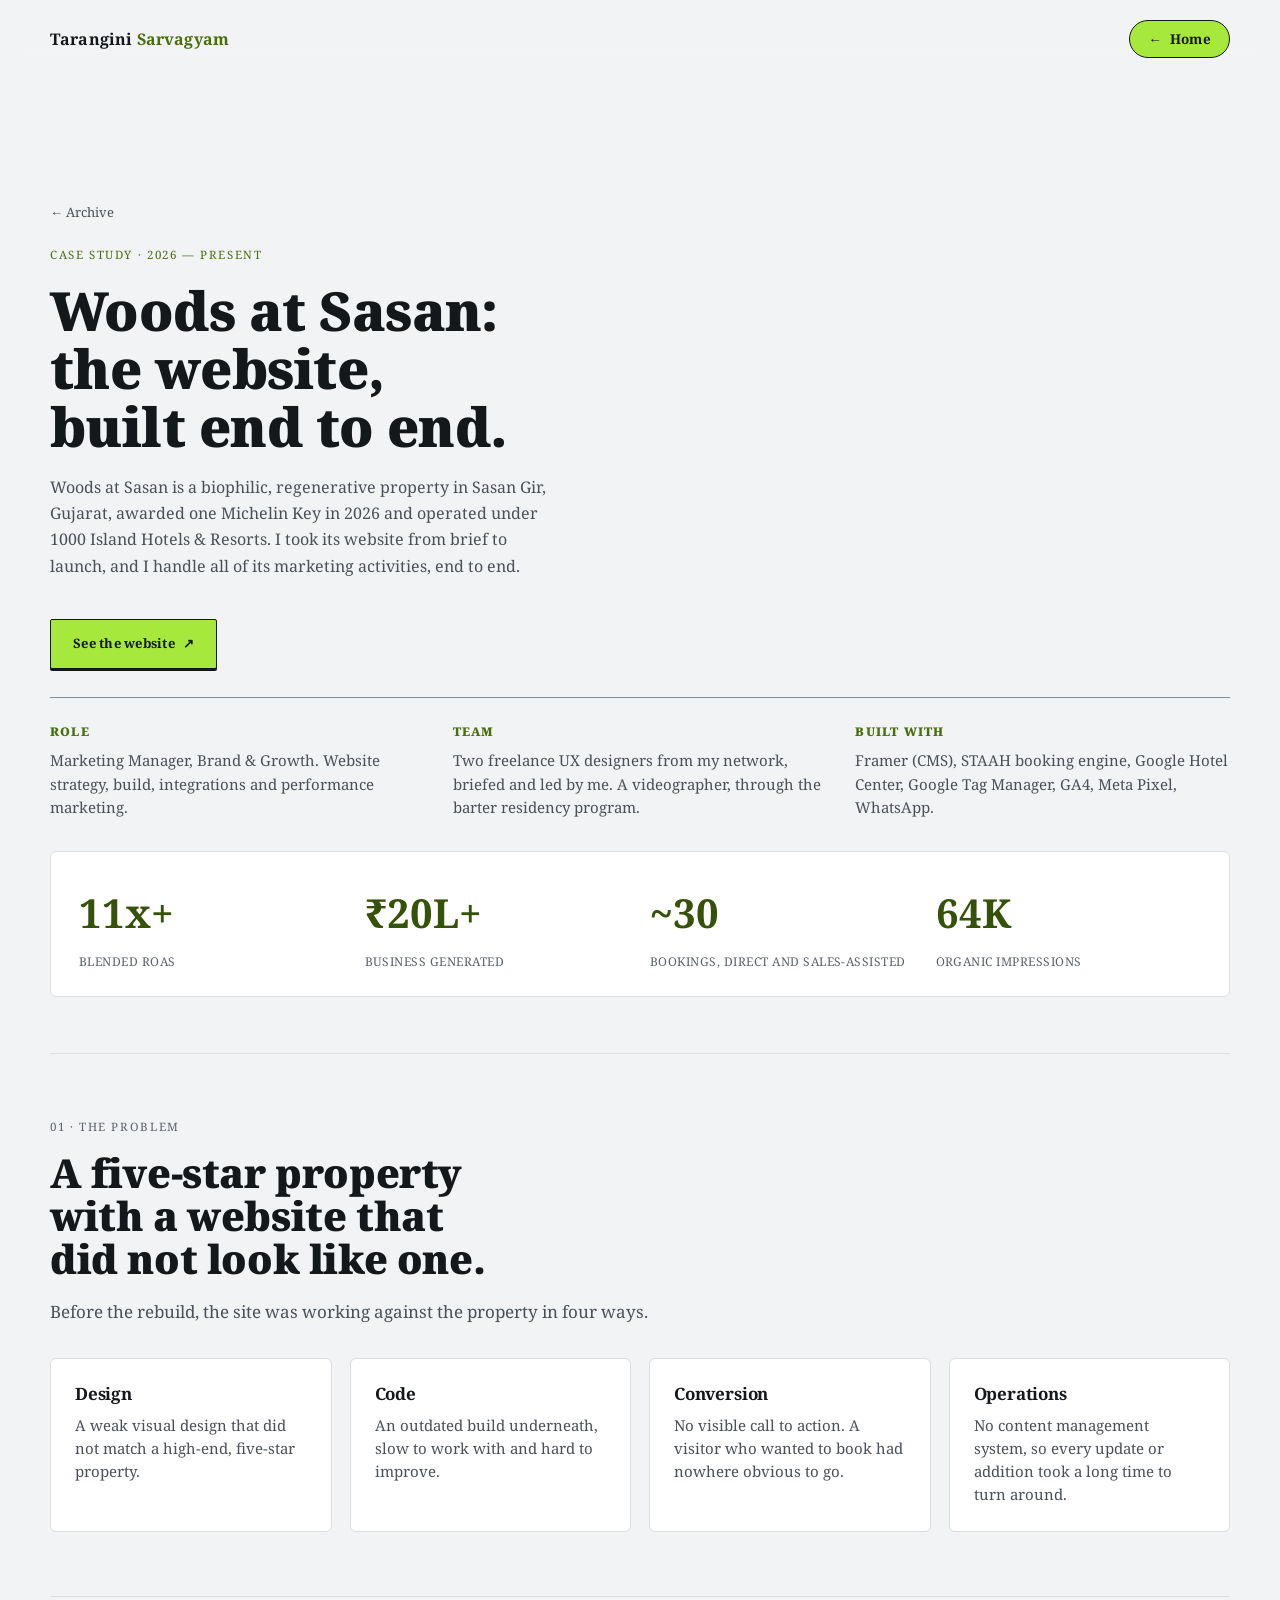
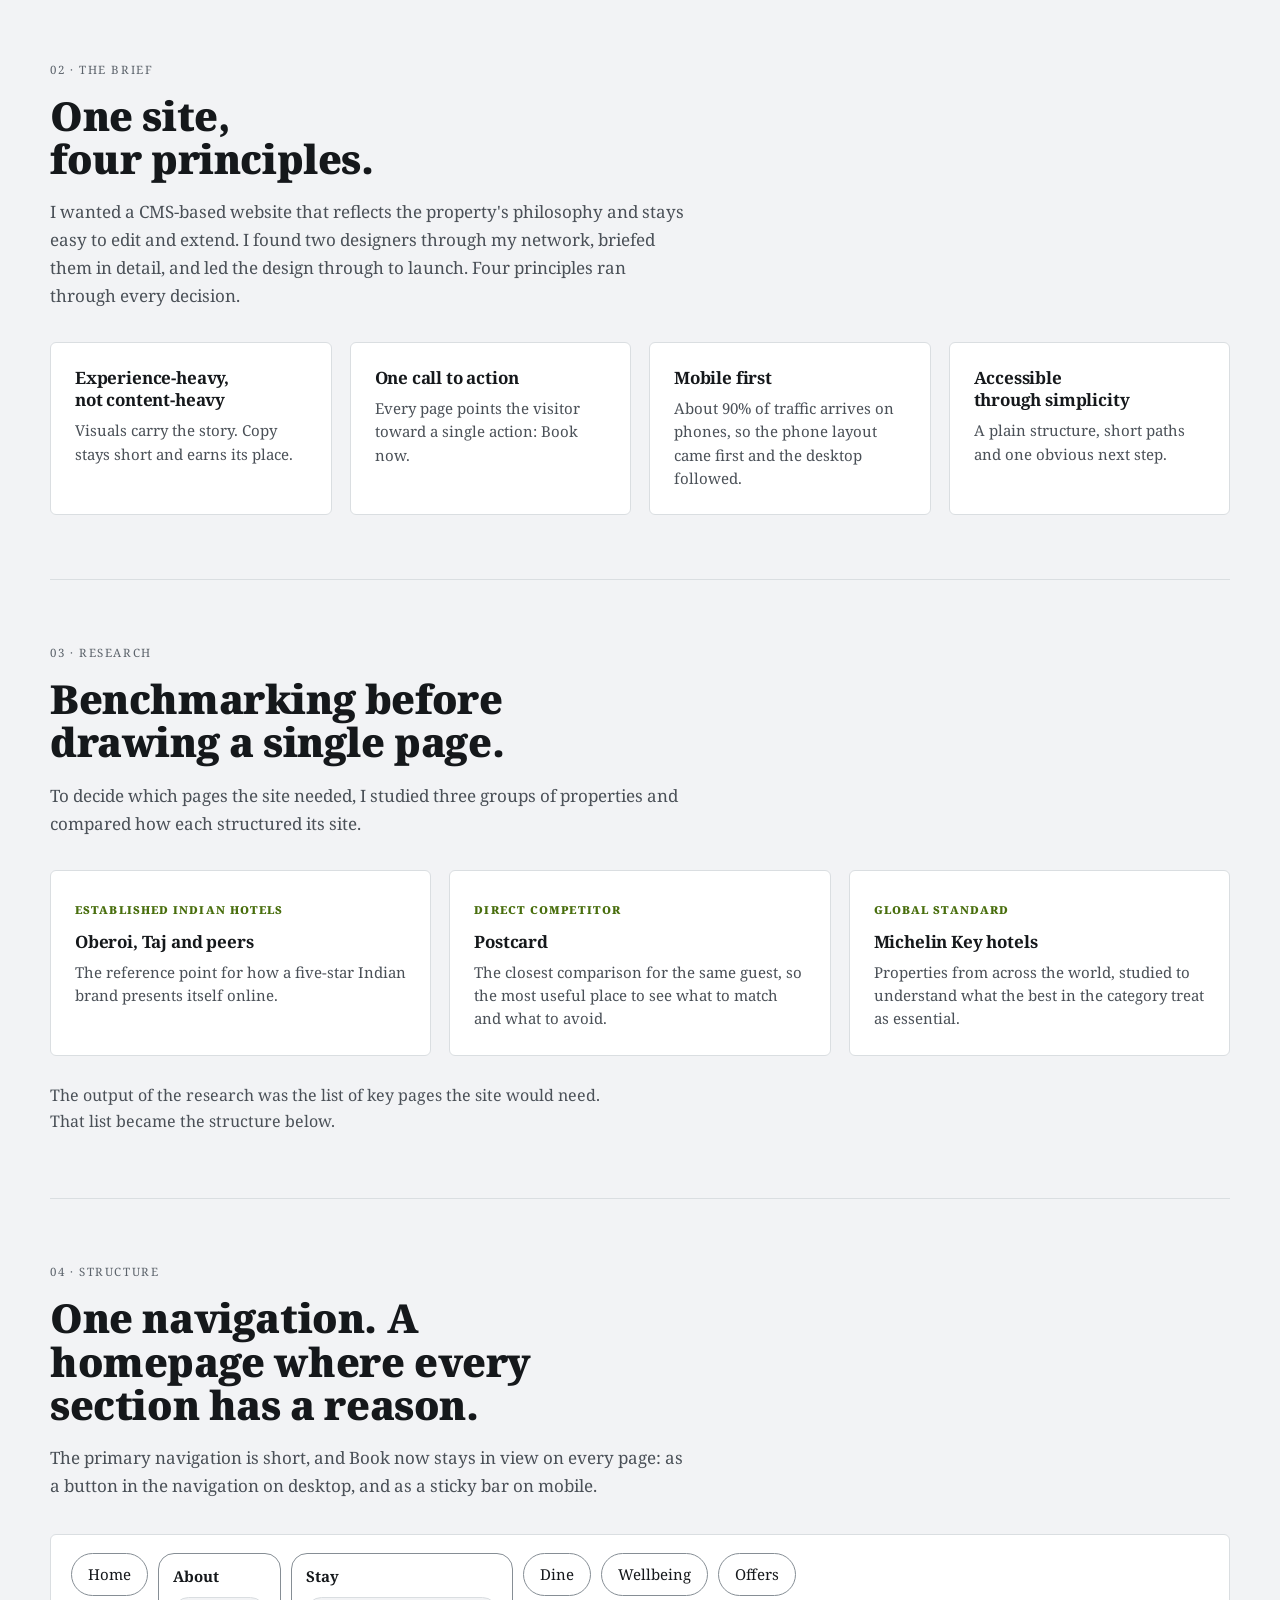
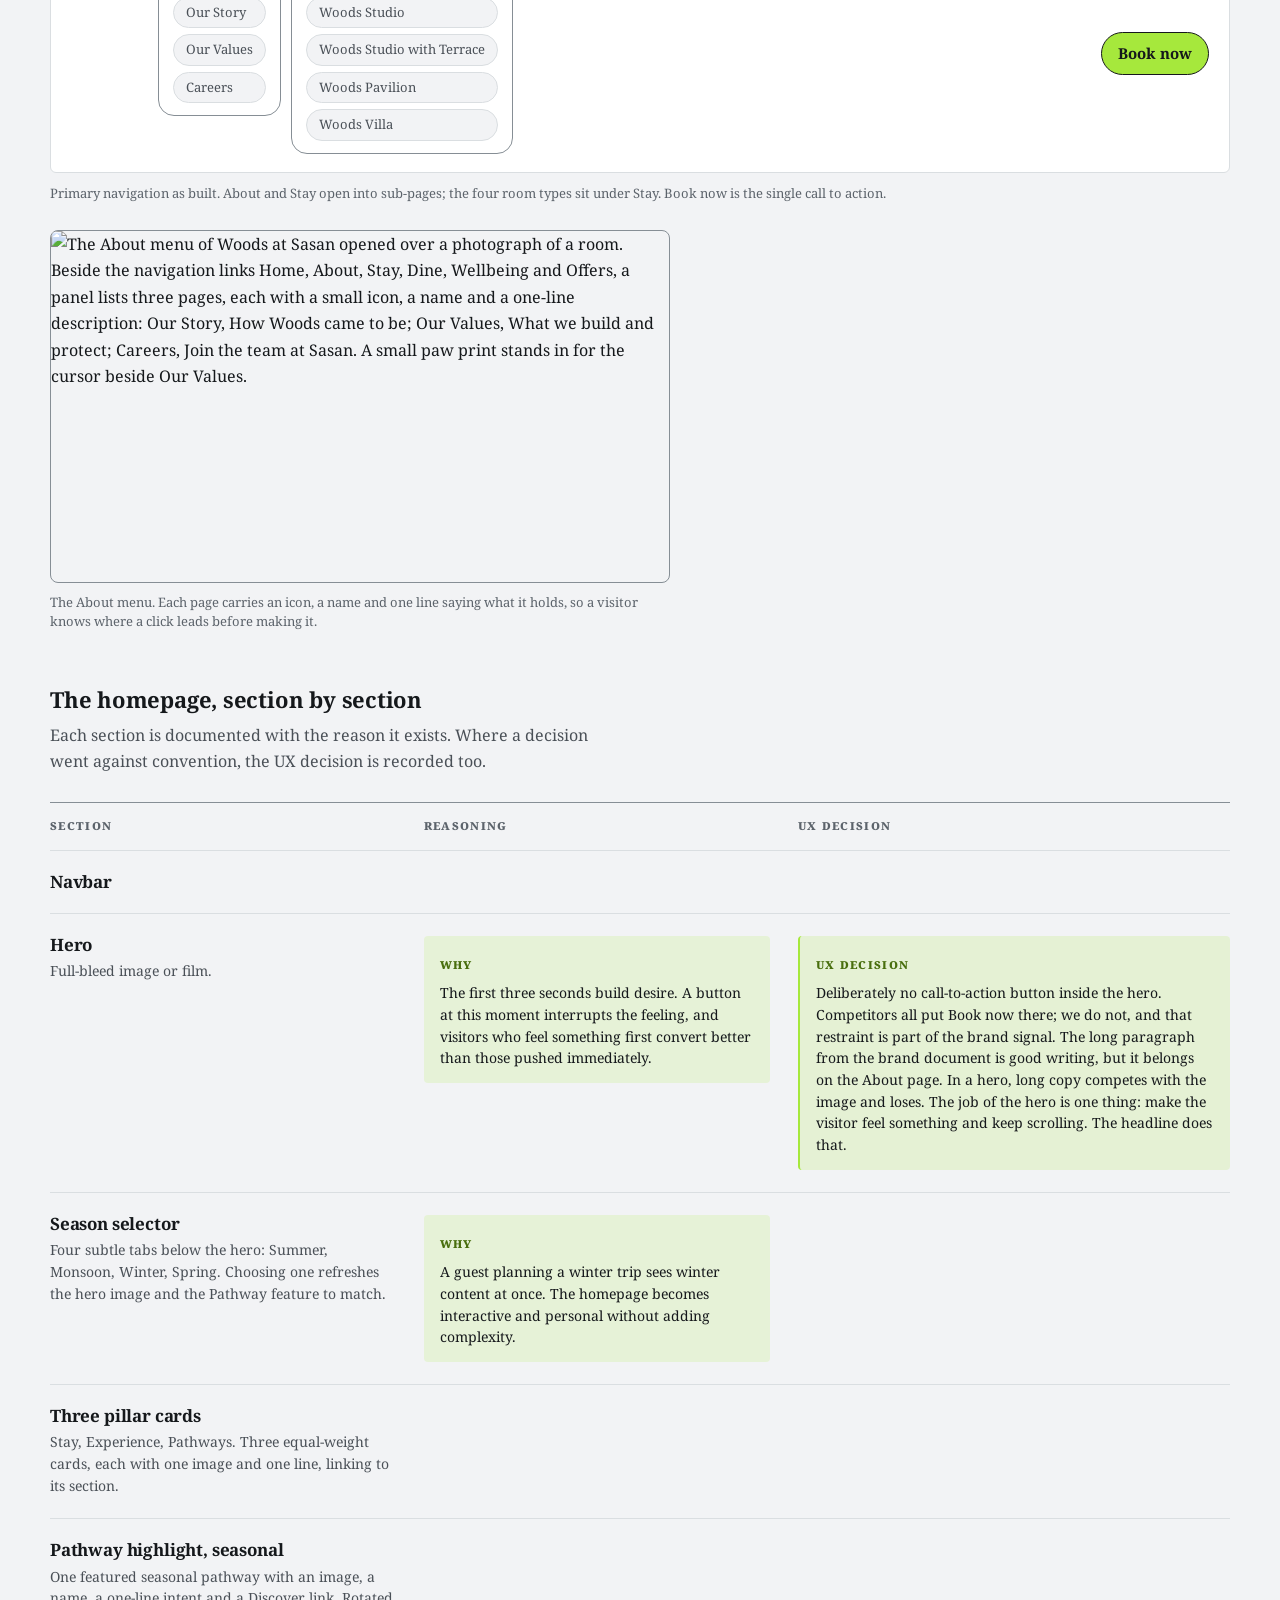
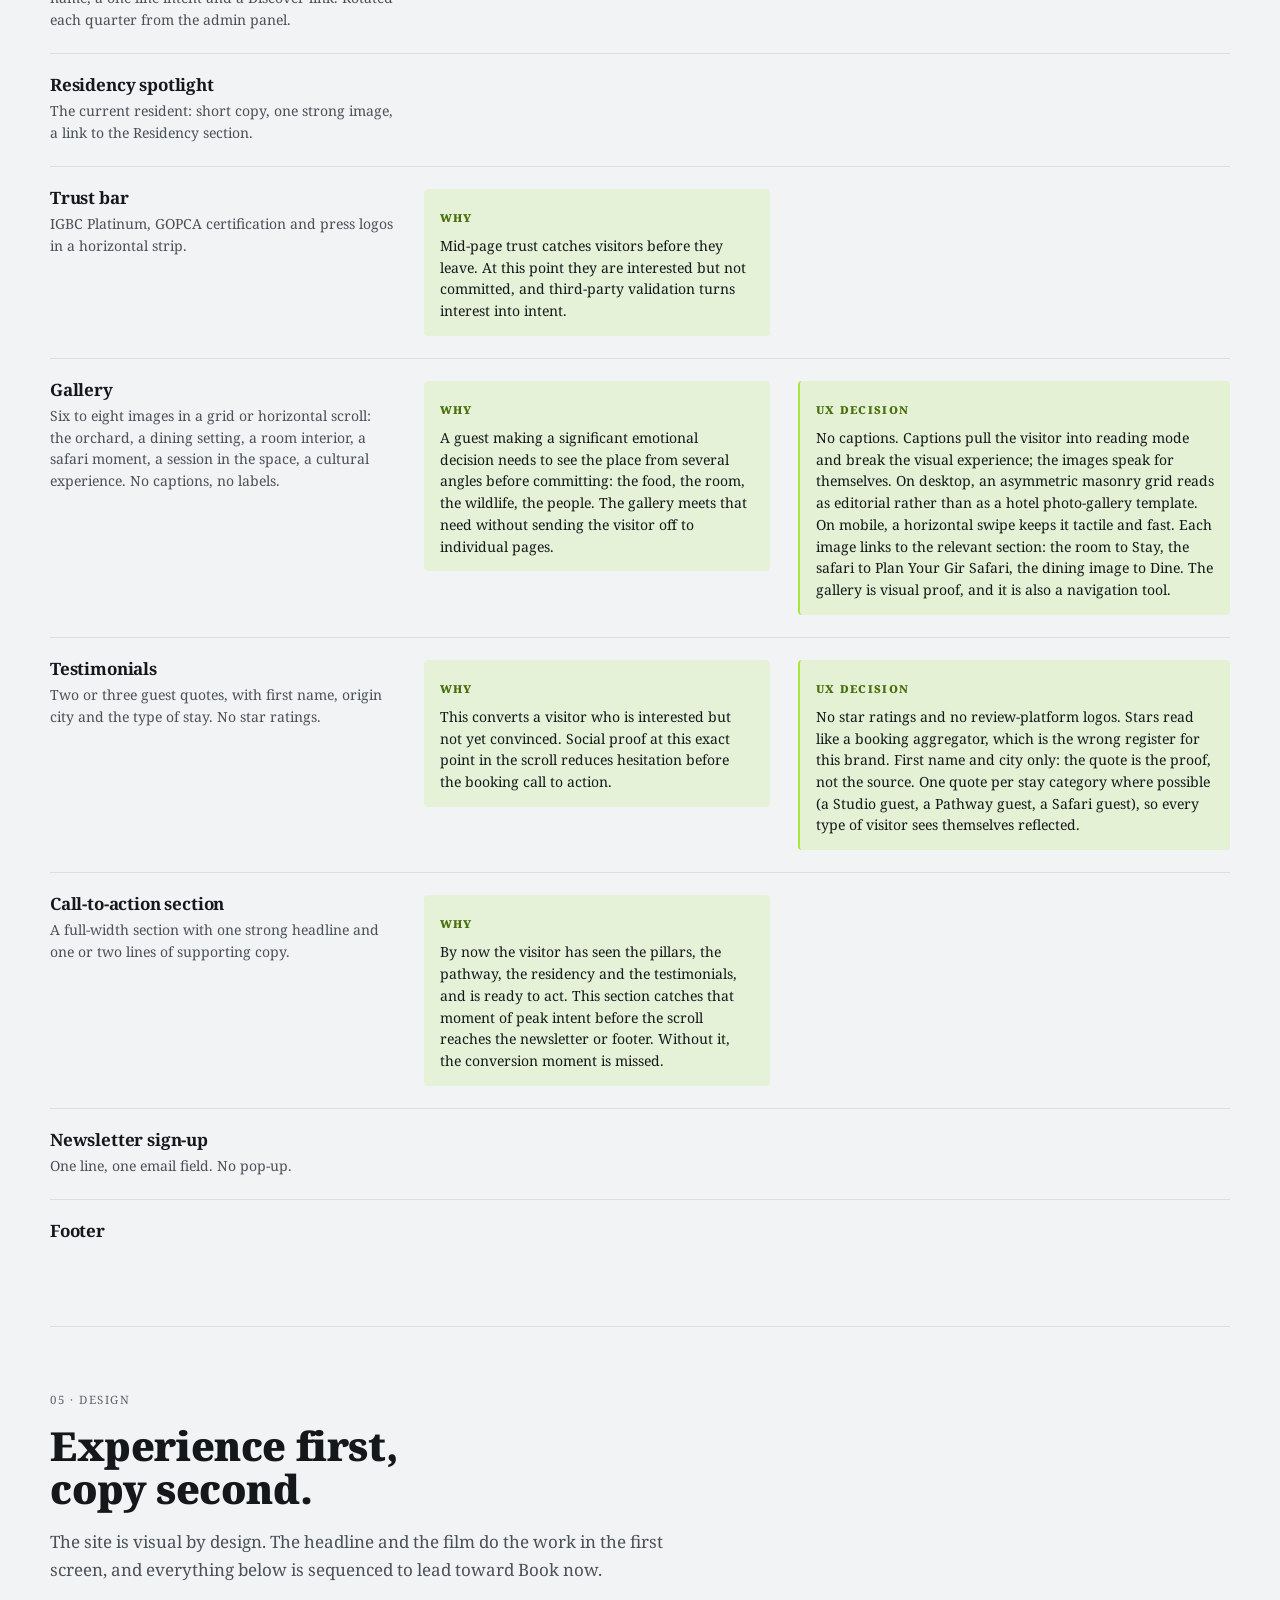
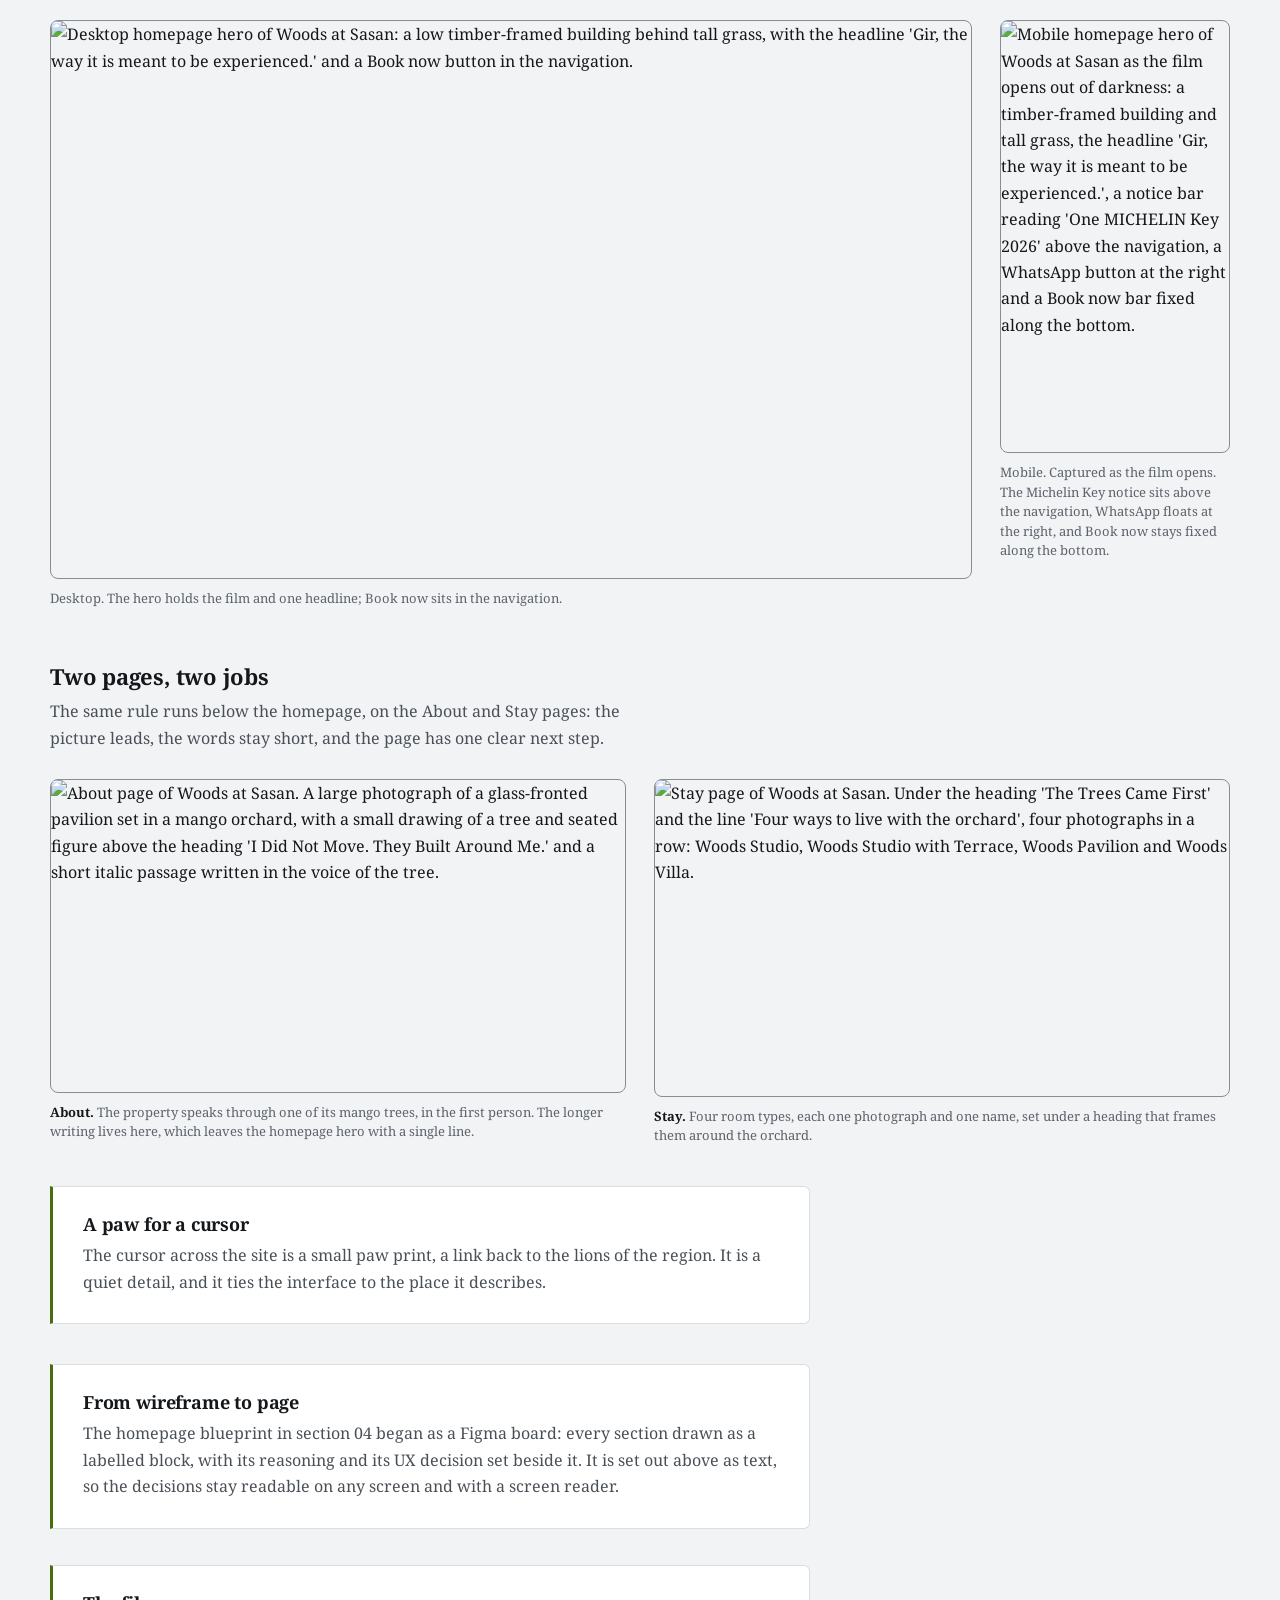
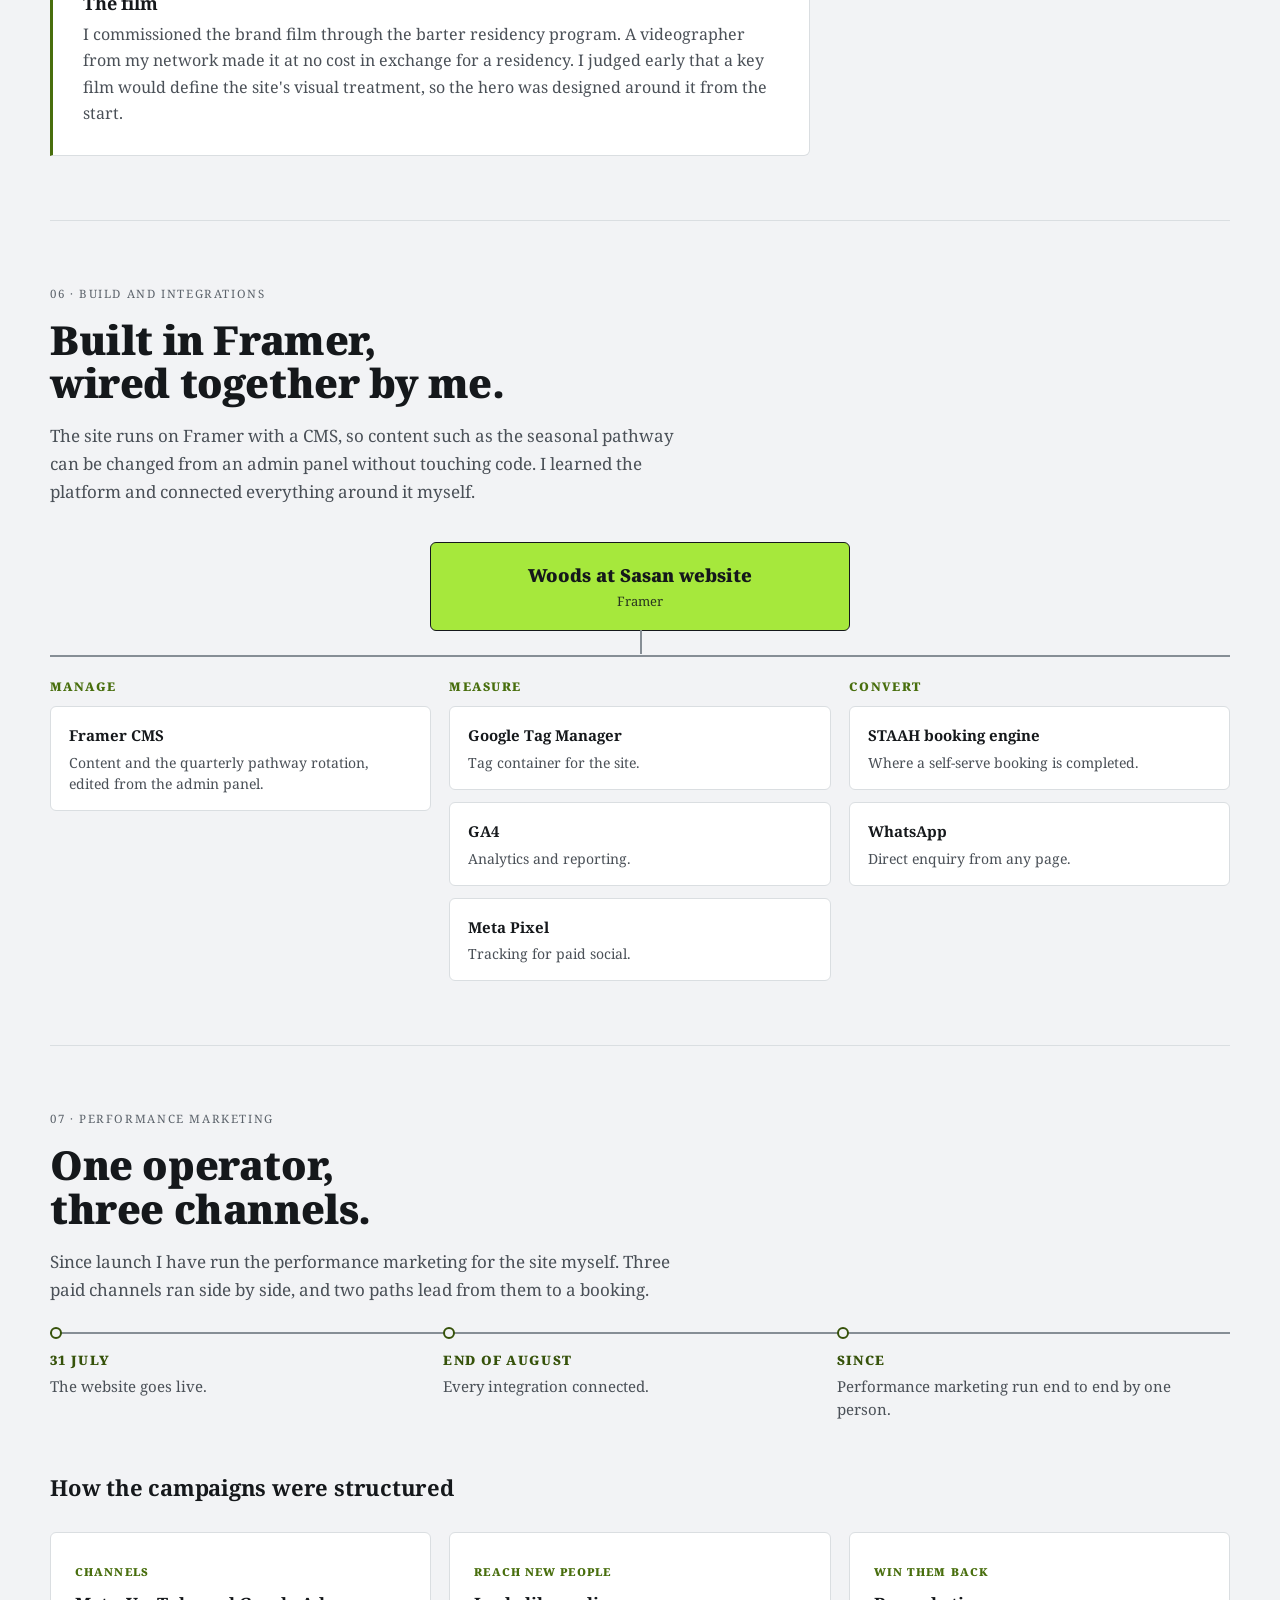
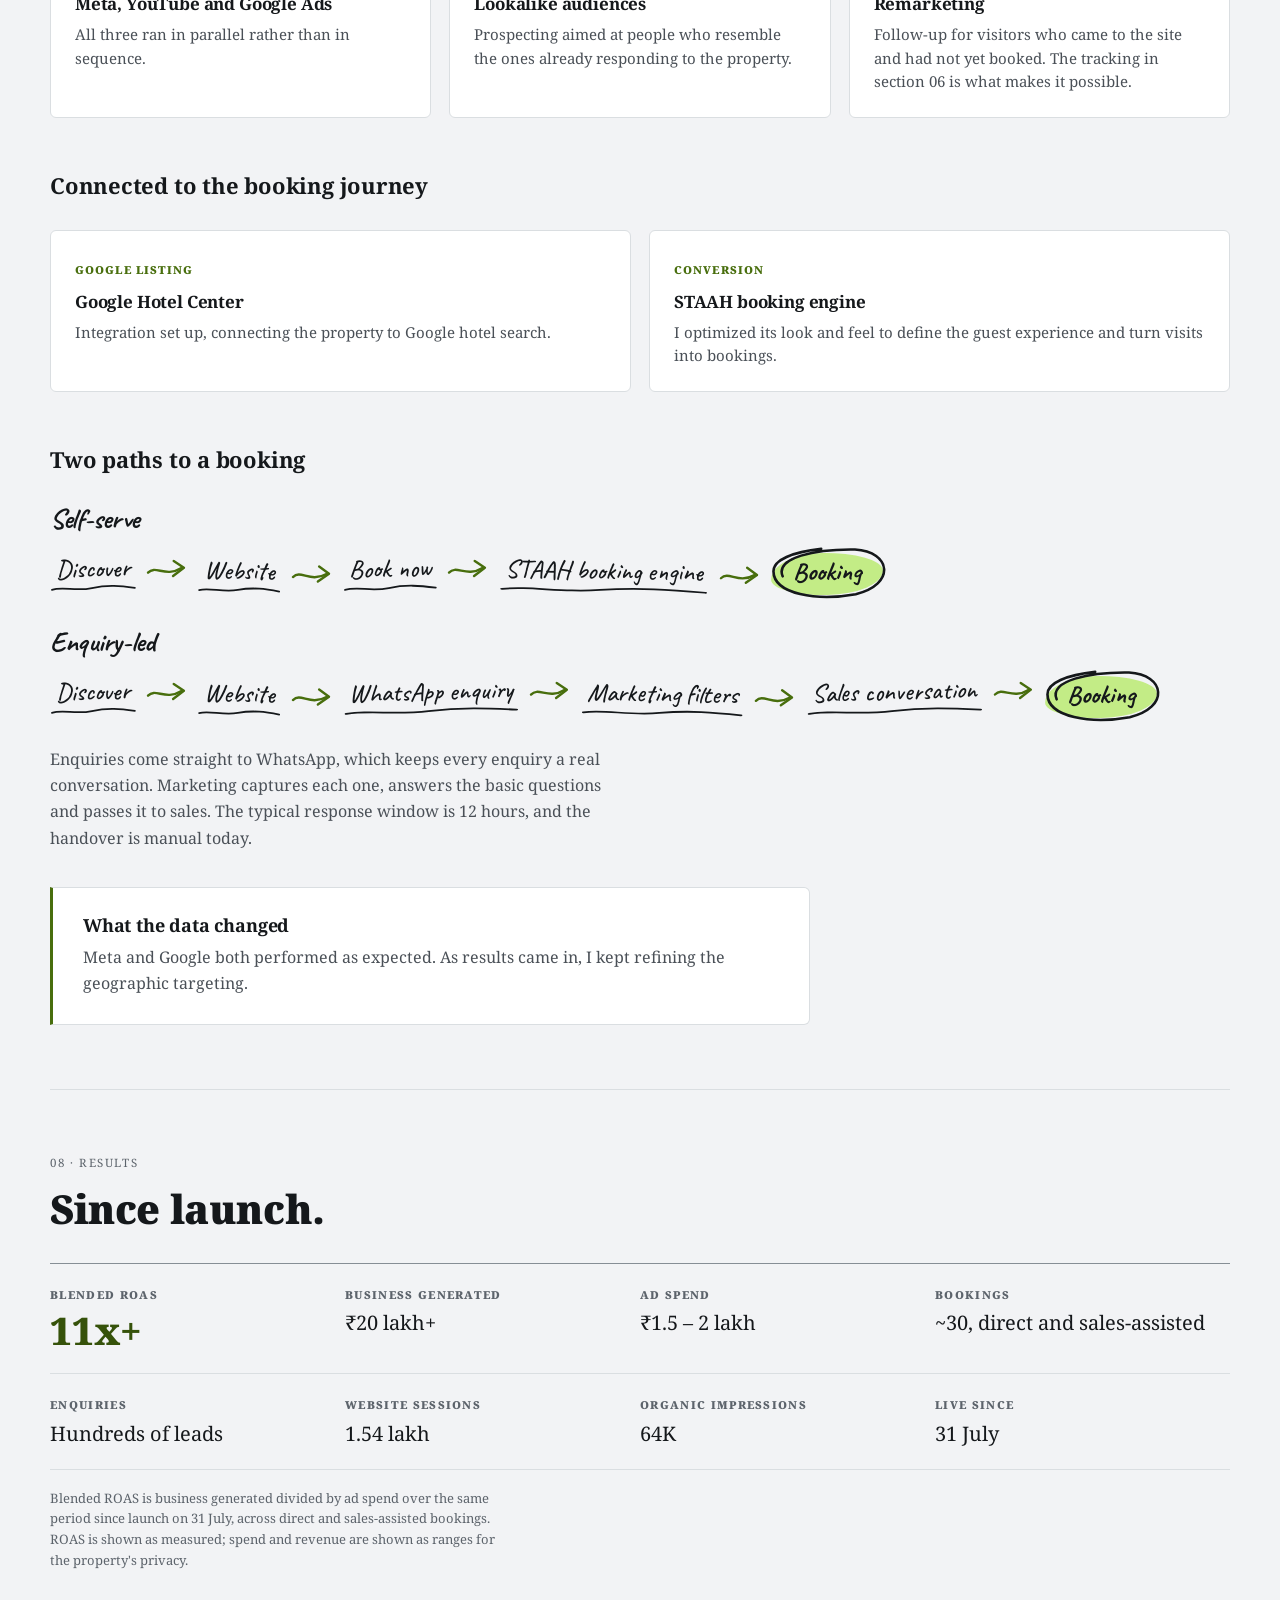
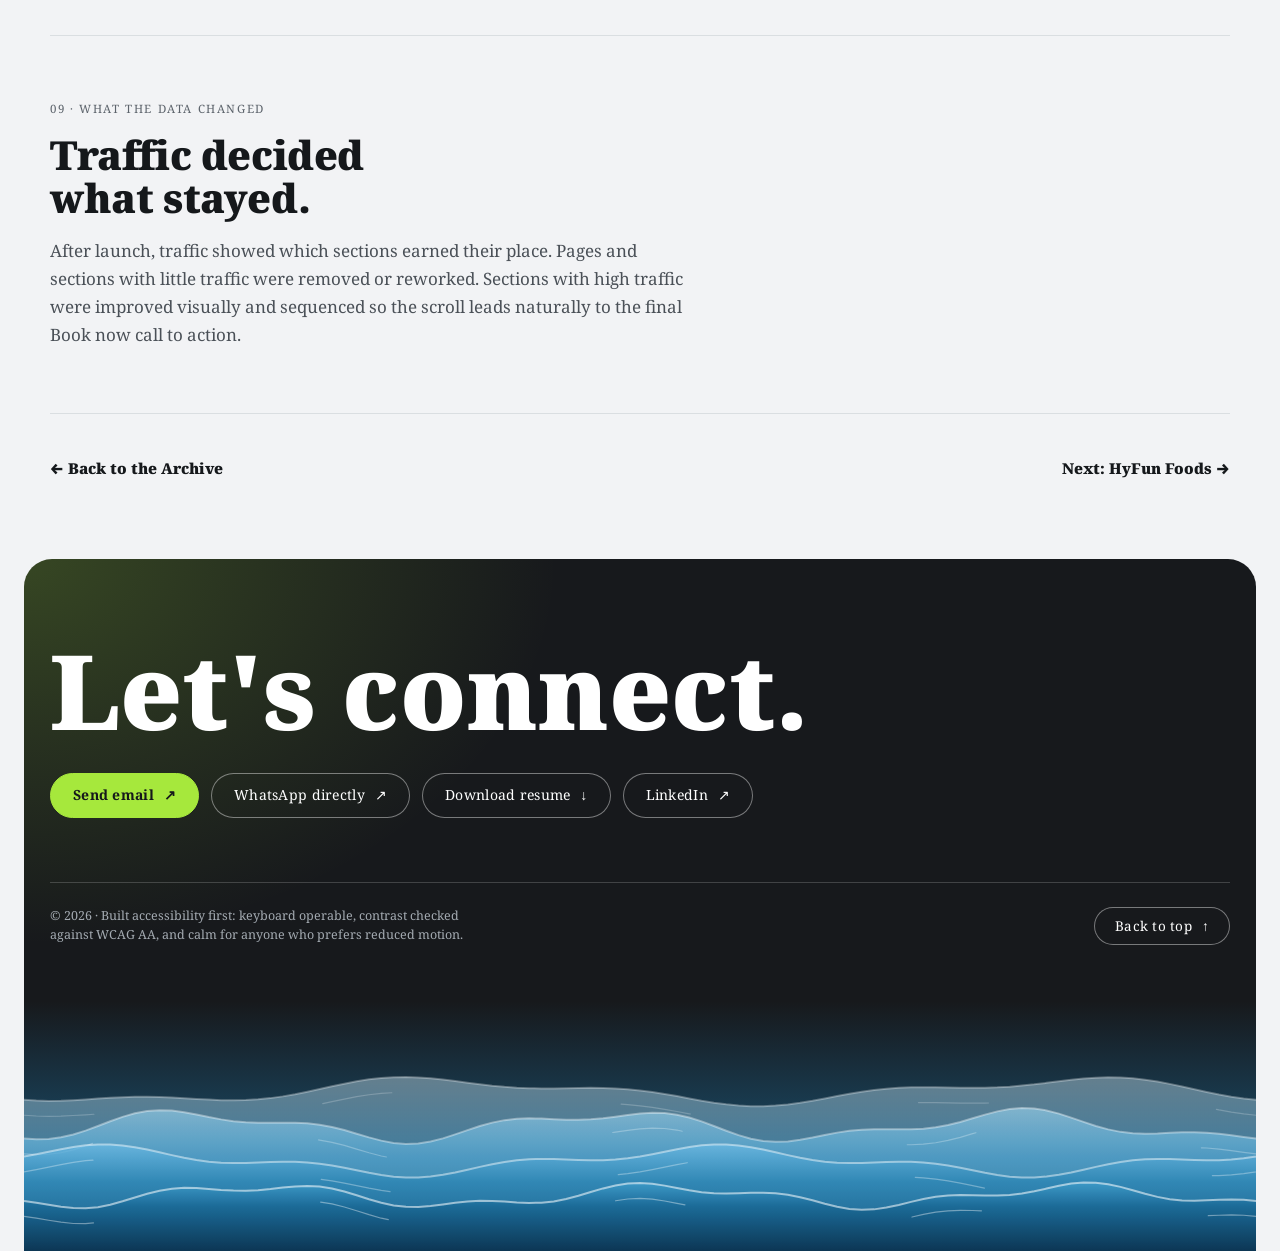
==== case-woods-at-sasan.html @ 3400fe54 "Add files via upload" ====
<!doctype html>
<html lang="en">
<head>
<meta charset="utf-8">
<meta name="viewport" content="width=device-width, initial-scale=1, viewport-fit=cover">
<title>Woods at Sasan Case Study — Tarangini Sarvagyam</title>
<meta name="description" content="How the Woods at Sasan website was researched, structured, built and marketed — Tarangini Sarvagyam.">
<link rel="preconnect" href="https://fonts.googleapis.com">
<link rel="stylesheet" href="https://fonts.googleapis.com/css2?family=Caveat:wght@500;700&family=Fira+Sans:wght@900&family=PT+Serif:ital,wght@0,400;0,700;1,400;1,700&display=swap">
<link rel="stylesheet" href="https://fonts.googleapis.com/css2?family=Noto+Serif:wght@400;700;900&text=%E2%82%B9&display=swap">
<link rel="stylesheet" href="styles-v58.css">
</head>
<body>

<a class="skip-link" href="#main">Skip to content</a>

<header class="site-header site-header-home">
  <div class="wrap header-row">
    <a href="index.html" class="wordmark">Tarangini <span>Sarvagyam</span></a>
    <a class="archive-btn" href="index.html" aria-label="Home: back to the portfolio"><span aria-hidden="true">←</span> Home</a>
  </div>
</header>


<main id="main">
  <div class="wrap">

    <!-- CASE HERO -->
    <section class="page-hero cs-hero" data-reveal>
      <a class="cs-back" href="experience.html">← Archive</a>
      <span class="eyebrow">Case study · 2026 — Present</span>
      <h1>Woods at Sasan: the website, built end to end.</h1>
      <p>Woods at Sasan is a biophilic, regenerative property in Sasan Gir, Gujarat, awarded one Michelin Key in 2026 and operated under 1000 Island Hotels &amp; Resorts. I took its website from brief to launch, and I handle all of its marketing activities, end to end.</p>
      <a class="btn btn-primary cs-visit" href="https://www.woodsatsasan.com" target="_blank" rel="noopener" aria-label="See the website, woodsatsasan.com (opens in a new tab)">See the website <span class="btn-arrow" aria-hidden="true">↗</span></a>
    </section>

    <section class="cs-overview" data-reveal aria-label="Project overview">
      <dl class="cs-meta">
        <div><dt>Role</dt><dd>Marketing Manager, Brand &amp; Growth. Website strategy, build, integrations and performance marketing.</dd></div>
        <div><dt>Team</dt><dd>Two freelance UX designers from my network, briefed and led by me. A videographer, through the barter residency program.</dd></div>
        <div><dt>Built with</dt><dd>Framer (CMS), STAAH booking engine, Google Hotel Center, Google Tag Manager, GA4, Meta Pixel, WhatsApp.</dd></div>
      </dl>
      <div class="cs-stats" role="group" aria-label="Headline results, since launch on 31 July">
        <div class="stat"><b data-count-to="11" data-count-suffix="x+">11x+</b><span>Blended ROAS</span></div>
        <div class="stat"><b data-count-to="20" data-count-prefix="₹" data-count-suffix="L+">₹20L+</b><span>Business generated</span></div>
        <div class="stat"><b data-count-to="30" data-count-prefix="~">~30</b><span>Bookings, direct and sales-assisted</span></div>
        <div class="stat"><b data-count-to="64" data-count-suffix="K">64K</b><span>Organic impressions</span></div>
      </div>
    </section>

    <!-- PROBLEM -->
    <section class="cs-section" data-reveal>
      <span class="eyebrow muted">01 · The problem</span>
      <h2>A five-star property with a website that did not look like one.</h2>
      <p class="cs-lead">Before the rebuild, the site was working against the property in four ways.</p>
      <div class="cs-grid cs-grid-4">
        <div class="cs-card"><h3>Design</h3><p>A weak visual design that did not match a high-end, five-star property.</p></div>
        <div class="cs-card"><h3>Code</h3><p>An outdated build underneath, slow to work with and hard to improve.</p></div>
        <div class="cs-card"><h3>Conversion</h3><p>No visible call to action. A visitor who wanted to book had nowhere obvious to go.</p></div>
        <div class="cs-card"><h3>Operations</h3><p>No content management system, so every update or addition took a long time to turn around.</p></div>
      </div>
    </section>

    <!-- PRINCIPLES -->
    <section class="cs-section" data-reveal>
      <span class="eyebrow muted">02 · The brief</span>
      <h2>One site, four principles.</h2>
      <p class="cs-lead">I wanted a CMS-based website that reflects the property's philosophy and stays easy to edit and extend. I found two designers through my network, briefed them in detail, and led the design through to launch. Four principles ran through every decision.</p>
      <div class="cs-grid cs-grid-4">
        <div class="cs-card"><h3>Experience-heavy, not content-heavy</h3><p>Visuals carry the story. Copy stays short and earns its place.</p></div>
        <div class="cs-card"><h3>One call to action</h3><p>Every page points the visitor toward a single action: Book now.</p></div>
        <div class="cs-card"><h3>Mobile first</h3><p>About 90% of traffic arrives on phones, so the phone layout came first and the desktop followed.</p></div>
        <div class="cs-card"><h3>Accessible through simplicity</h3><p>A plain structure, short paths and one obvious next step.</p></div>
      </div>
    </section>

    <!-- RESEARCH -->
    <section class="cs-section" data-reveal>
      <span class="eyebrow muted">03 · Research</span>
      <h2>Benchmarking before drawing a single page.</h2>
      <p class="cs-lead">To decide which pages the site needed, I studied three groups of properties and compared how each structured its site.</p>
      <div class="cs-grid cs-grid-3">
        <div class="cs-card"><span class="cs-tag">Established Indian hotels</span><h3>Oberoi, Taj and peers</h3><p>The reference point for how a five-star Indian brand presents itself online.</p></div>
        <div class="cs-card"><span class="cs-tag">Direct competitor</span><h3>Postcard</h3><p>The closest comparison for the same guest, so the most useful place to see what to match and what to avoid.</p></div>
        <div class="cs-card"><span class="cs-tag">Global standard</span><h3>Michelin Key hotels</h3><p>Properties from across the world, studied to understand what the best in the category treat as essential.</p></div>
      </div>
      <p class="cs-after">The output of the research was the list of key pages the site would need. That list became the structure below.</p>
    </section>

    <!-- STRUCTURE -->
    <section class="cs-section" data-reveal>
      <span class="eyebrow muted">04 · Structure</span>
      <h2>One navigation. A homepage where every section has a reason.</h2>
      <p class="cs-lead">The primary navigation is short, and Book now stays in view on every page: as a button in the navigation on desktop, and as a sticky bar on mobile.</p>

      <figure class="cs-nav" aria-label="Primary navigation as built">
        <ul class="cs-navmap">
          <li>Home</li>
          <li class="has-sub">
            <span class="cs-navlabel">About</span>
            <ul class="cs-subnav" aria-label="About sub-pages">
              <li>Our Story</li>
              <li>Our Values</li>
              <li>Careers</li>
            </ul>
          </li>
          <li class="has-sub">
            <span class="cs-navlabel">Stay</span>
            <ul class="cs-subnav" aria-label="Stay sub-pages">
              <li>Woods Studio</li>
              <li>Woods Studio with Terrace</li>
              <li>Woods Pavilion</li>
              <li>Woods Villa</li>
            </ul>
          </li>
          <li>Dine</li>
          <li>Wellbeing</li>
          <li>Offers</li>
          <li class="cs-navmap-cta">Book now</li>
        </ul>
        <figcaption>Primary navigation as built. About and Stay open into sub-pages; the four room types sit under Stay. Book now is the single call to action.</figcaption>
      </figure>

      <figure class="cs-shot cs-drop">
        <img src="assets/case/ws-about-dropdown.jpg" width="1134" height="644" alt="The About menu of Woods at Sasan opened over a photograph of a room. Beside the navigation links Home, About, Stay, Dine, Wellbeing and Offers, a panel lists three pages, each with a small icon, a name and a one-line description: Our Story, How Woods came to be; Our Values, What we build and protect; Careers, Join the team at Sasan. A small paw print stands in for the cursor beside Our Values.">
        <figcaption>The About menu. Each page carries an icon, a name and one line saying what it holds, so a visitor knows where a click leads before making it.</figcaption>
      </figure>

      <h3 class="cs-subhead">The homepage, section by section</h3>
      <p class="cs-note-line">Each section is documented with the reason it exists. Where a decision went against convention, the UX decision is recorded too.</p>

      <div class="bp" role="list">
        <div class="bp-head" aria-hidden="true"><span>Section</span><span>Reasoning</span><span>UX decision</span></div>

        <div class="bp-row" role="listitem">
          <div class="bp-sec"><h4>Navbar</h4></div>
        </div>

        <div class="bp-row" role="listitem">
          <div class="bp-sec"><h4>Hero</h4><p>Full-bleed image or film.</p></div>
          <div class="bp-why"><span class="bp-label">Why</span><p>The first three seconds build desire. A button at this moment interrupts the feeling, and visitors who feel something first convert better than those pushed immediately.</p></div>
          <div class="bp-dec"><span class="bp-label">UX decision</span><p>Deliberately no call-to-action button inside the hero. Competitors all put Book now there; we do not, and that restraint is part of the brand signal. The long paragraph from the brand document is good writing, but it belongs on the About page. In a hero, long copy competes with the image and loses. The job of the hero is one thing: make the visitor feel something and keep scrolling. The headline does that.</p></div>
        </div>

        <div class="bp-row" role="listitem">
          <div class="bp-sec"><h4>Season selector</h4><p>Four subtle tabs below the hero: Summer, Monsoon, Winter, Spring. Choosing one refreshes the hero image and the Pathway feature to match.</p></div>
          <div class="bp-why"><span class="bp-label">Why</span><p>A guest planning a winter trip sees winter content at once. The homepage becomes interactive and personal without adding complexity.</p></div>
        </div>

        <div class="bp-row" role="listitem">
          <div class="bp-sec"><h4>Three pillar cards</h4><p>Stay, Experience, Pathways. Three equal-weight cards, each with one image and one line, linking to its section.</p></div>
        </div>

        <div class="bp-row" role="listitem">
          <div class="bp-sec"><h4>Pathway highlight, seasonal</h4><p>One featured seasonal pathway with an image, a name, a one-line intent and a Discover link. Rotated each quarter from the admin panel.</p></div>
        </div>

        <div class="bp-row" role="listitem">
          <div class="bp-sec"><h4>Residency spotlight</h4><p>The current resident: short copy, one strong image, a link to the Residency section.</p></div>
        </div>

        <div class="bp-row" role="listitem">
          <div class="bp-sec"><h4>Trust bar</h4><p>IGBC Platinum, GOPCA certification and press logos in a horizontal strip.</p></div>
          <div class="bp-why"><span class="bp-label">Why</span><p>Mid-page trust catches visitors before they leave. At this point they are interested but not committed, and third-party validation turns interest into intent.</p></div>
        </div>

        <div class="bp-row" role="listitem">
          <div class="bp-sec"><h4>Gallery</h4><p>Six to eight images in a grid or horizontal scroll: the orchard, a dining setting, a room interior, a safari moment, a session in the space, a cultural experience. No captions, no labels.</p></div>
          <div class="bp-why"><span class="bp-label">Why</span><p>A guest making a significant emotional decision needs to see the place from several angles before committing: the food, the room, the wildlife, the people. The gallery meets that need without sending the visitor off to individual pages.</p></div>
          <div class="bp-dec"><span class="bp-label">UX decision</span><p>No captions. Captions pull the visitor into reading mode and break the visual experience; the images speak for themselves. On desktop, an asymmetric masonry grid reads as editorial rather than as a hotel photo-gallery template. On mobile, a horizontal swipe keeps it tactile and fast. Each image links to the relevant section: the room to Stay, the safari to Plan Your Gir Safari, the dining image to Dine. The gallery is visual proof, and it is also a navigation tool.</p></div>
        </div>

        <div class="bp-row" role="listitem">
          <div class="bp-sec"><h4>Testimonials</h4><p>Two or three guest quotes, with first name, origin city and the type of stay. No star ratings.</p></div>
          <div class="bp-why"><span class="bp-label">Why</span><p>This converts a visitor who is interested but not yet convinced. Social proof at this exact point in the scroll reduces hesitation before the booking call to action.</p></div>
          <div class="bp-dec"><span class="bp-label">UX decision</span><p>No star ratings and no review-platform logos. Stars read like a booking aggregator, which is the wrong register for this brand. First name and city only: the quote is the proof, not the source. One quote per stay category where possible (a Studio guest, a Pathway guest, a Safari guest), so every type of visitor sees themselves reflected.</p></div>
        </div>

        <div class="bp-row" role="listitem">
          <div class="bp-sec"><h4>Call-to-action section</h4><p>A full-width section with one strong headline and one or two lines of supporting copy.</p></div>
          <div class="bp-why"><span class="bp-label">Why</span><p>By now the visitor has seen the pillars, the pathway, the residency and the testimonials, and is ready to act. This section catches that moment of peak intent before the scroll reaches the newsletter or footer. Without it, the conversion moment is missed.</p></div>
        </div>

        <div class="bp-row" role="listitem">
          <div class="bp-sec"><h4>Newsletter sign-up</h4><p>One line, one email field. No pop-up.</p></div>
        </div>

        <div class="bp-row" role="listitem">
          <div class="bp-sec"><h4>Footer</h4></div>
        </div>
      </div>
    </section>

    <!-- DESIGN -->
    <section class="cs-section" data-reveal>
      <span class="eyebrow muted">05 · Design</span>
      <h2>Experience first, copy second.</h2>
      <p class="cs-lead">The site is visual by design. The headline and the film do the work in the first screen, and everything below is sequenced to lead toward Book now.</p>

      <div class="cs-shots">
        <figure class="cs-shot cs-shot-desktop">
          <img src="assets/case/ws-hero-desktop.jpg" width="1600" height="968" alt="Desktop homepage hero of Woods at Sasan: a low timber-framed building behind tall grass, with the headline 'Gir, the way it is meant to be experienced.' and a Book now button in the navigation.">
          <figcaption>Desktop. The hero holds the film and one headline; Book now sits in the navigation.</figcaption>
        </figure>
        <figure class="cs-shot cs-shot-mobile">
          <img src="assets/case/ws-hero-mobile.jpg" width="635" height="1200" alt="Mobile homepage hero of Woods at Sasan as the film opens out of darkness: a timber-framed building and tall grass, the headline 'Gir, the way it is meant to be experienced.', a notice bar reading 'One MICHELIN Key 2026' above the navigation, a WhatsApp button at the right and a Book now bar fixed along the bottom.">
          <figcaption>Mobile. Captured as the film opens. The Michelin Key notice sits above the navigation, WhatsApp floats at the right, and Book now stays fixed along the bottom.</figcaption>
        </figure>
      </div>

      <h3 class="cs-subhead">Two pages, two jobs</h3>
      <p class="cs-note-line">The same rule runs below the homepage, on the About and Stay pages: the picture leads, the words stay short, and the page has one clear next step.</p>
      <div class="cs-pages">
        <figure class="cs-shot">
          <img src="assets/case/ws-about-tree.jpg" width="1600" height="869" alt="About page of Woods at Sasan. A large photograph of a glass-fronted pavilion set in a mango orchard, with a small drawing of a tree and seated figure above the heading 'I Did Not Move. They Built Around Me.' and a short italic passage written in the voice of the tree.">
          <figcaption><strong>About.</strong> The property speaks through one of its mango trees, in the first person. The longer writing lives here, which leaves the homepage hero with a single line.</figcaption>
        </figure>
        <figure class="cs-shot">
          <img src="assets/case/ws-stay-rooms.jpg" width="1600" height="880" alt="Stay page of Woods at Sasan. Under the heading 'The Trees Came First' and the line 'Four ways to live with the orchard', four photographs in a row: Woods Studio, Woods Studio with Terrace, Woods Pavilion and Woods Villa.">
          <figcaption><strong>Stay.</strong> Four room types, each one photograph and one name, set under a heading that frames them around the orchard.</figcaption>
        </figure>
      </div>

      <div class="cs-callout cs-callout-paw">
        <h3>A paw for a cursor</h3>
        <p>The cursor across the site is a small paw print, a link back to the lions of the region. It is a quiet detail, and it ties the interface to the place it describes.</p>
      </div>

      <div class="cs-callout cs-callout-wire">
        <h3>From wireframe to page</h3>
        <p>The homepage blueprint in section 04 began as a Figma board: every section drawn as a labelled block, with its reasoning and its UX decision set beside it. It is set out above as text, so the decisions stay readable on any screen and with a screen reader.</p>
      </div>

      <div class="cs-callout">
        <h3>The film</h3>
        <p>I commissioned the brand film through the barter residency program. A videographer from my network made it at no cost in exchange for a residency. I judged early that a key film would define the site's visual treatment, so the hero was designed around it from the start.</p>
      </div>
    </section>

    <!-- BUILD -->
    <section class="cs-section" data-reveal>
      <span class="eyebrow muted">06 · Build and integrations</span>
      <h2>Built in Framer, wired together by me.</h2>
      <p class="cs-lead">The site runs on Framer with a CMS, so content such as the seasonal pathway can be changed from an admin panel without touching code. I learned the platform and connected everything around it myself.</p>

      <div class="sysmap">
        <div class="sysmap-hub"><strong>Woods at Sasan website</strong><span>Framer</span></div>
        <div class="sysmap-cols">
          <div class="sysmap-col">
            <h3>Manage</h3>
            <ul>
              <li><strong>Framer CMS</strong><span>Content and the quarterly pathway rotation, edited from the admin panel.</span></li>
            </ul>
          </div>
          <div class="sysmap-col">
            <h3>Measure</h3>
            <ul>
              <li><strong>Google Tag Manager</strong><span>Tag container for the site.</span></li>
              <li><strong>GA4</strong><span>Analytics and reporting.</span></li>
              <li><strong>Meta Pixel</strong><span>Tracking for paid social.</span></li>
            </ul>
          </div>
          <div class="sysmap-col">
            <h3>Convert</h3>
            <ul>
              <li><strong>STAAH booking engine</strong><span>Where a self-serve booking is completed.</span></li>
              <li><strong>WhatsApp</strong><span>Direct enquiry from any page.</span></li>
            </ul>
          </div>
        </div>
      </div>
    </section>

    <!-- ACQUISITION -->
    <section class="cs-section" data-reveal>
      <span class="eyebrow muted">07 · Performance marketing</span>
      <h2>One operator, three channels.</h2>
      <p class="cs-lead">Since launch I have run the performance marketing for the site myself. Three paid channels ran side by side, and two paths lead from them to a booking.</p>

      <ol class="cs-timeline" aria-label="Launch timeline">
        <li><b>31 July</b><span>The website goes live.</span></li>
        <li><b>End of August</b><span>Every integration connected.</span></li>
        <li><b>Since</b><span>Performance marketing run end to end by one person.</span></li>
      </ol>

      <h3 class="cs-subhead">How the campaigns were structured</h3>
      <div class="cs-grid cs-grid-3">
        <div class="cs-card"><span class="cs-tag">Channels</span><h3>Meta, YouTube and Google Ads</h3><p>All three ran in parallel rather than in sequence.</p></div>
        <div class="cs-card"><span class="cs-tag">Reach new people</span><h3>Lookalike audiences</h3><p>Prospecting aimed at people who resemble the ones already responding to the property.</p></div>
        <div class="cs-card"><span class="cs-tag">Win them back</span><h3>Remarketing</h3><p>Follow-up for visitors who came to the site and had not yet booked. The tracking in section 06 is what makes it possible.</p></div>
      </div>

      <h3 class="cs-subhead">Connected to the booking journey</h3>
      <div class="cs-grid cs-grid-2">
        <div class="cs-card"><span class="cs-tag">Google listing</span><h3>Google Hotel Center</h3><p>Integration set up, connecting the property to Google hotel search.</p></div>
        <div class="cs-card"><span class="cs-tag">Conversion</span><h3>STAAH booking engine</h3><p>I optimized its look and feel to define the guest experience and turn visits into bookings.</p></div>
      </div>

      <h3 class="cs-subhead">Two paths to a booking</h3>

      <div class="flows">
        <div class="flow">
          <h3>Self-serve</h3>
          <ol>
            <li>Discover</li>
            <li>Website</li>
            <li>Book now</li>
            <li>STAAH booking engine</li>
            <li class="flow-end">Booking</li>
          </ol>
        </div>
        <div class="flow">
          <h3>Enquiry-led</h3>
          <ol>
            <li>Discover</li>
            <li>Website</li>
            <li>WhatsApp enquiry</li>
            <li>Marketing filters</li>
            <li>Sales conversation</li>
            <li class="flow-end">Booking</li>
          </ol>
        </div>
      </div>
      <p class="cs-after">Enquiries come straight to WhatsApp, which keeps every enquiry a real conversation. Marketing captures each one, answers the basic questions and passes it to sales. The typical response window is 12 hours, and the handover is manual today.</p>

      <div class="cs-callout">
        <h3>What the data changed</h3>
        <p>Meta and Google both performed as expected. As results came in, I kept refining the geographic targeting.</p>
      </div>
    </section>

    <!-- RESULTS -->
    <section class="cs-section" data-reveal>
      <span class="eyebrow muted">08 · Results</span>
      <h2>Since launch.</h2>
      <dl class="cs-results">
        <div><dt>Blended ROAS</dt><dd class="big">11x+</dd></div>
        <div><dt>Business generated</dt><dd>₹20 lakh+</dd></div>
        <div><dt>Ad spend</dt><dd>₹1.5 – 2 lakh</dd></div>
        <div><dt>Bookings</dt><dd>~30, direct and sales-assisted</dd></div>
        <div><dt>Enquiries</dt><dd>Hundreds of leads</dd></div>
        <div><dt>Website sessions</dt><dd>1.54 lakh</dd></div>
        <div><dt>Organic impressions</dt><dd>64K</dd></div>
        <div><dt>Live since</dt><dd>31 July</dd></div>
      </dl>
      <p class="cs-fine">Blended ROAS is business generated divided by ad spend over the same period since launch on 31 July, across direct and sales-assisted bookings. ROAS is shown as measured; spend and revenue are shown as ranges for the property's privacy.</p>
    </section>

    <!-- WHAT CHANGED -->
    <section class="cs-section" data-reveal>
      <span class="eyebrow muted">09 · What the data changed</span>
      <h2>Traffic decided what stayed.</h2>
      <p class="cs-lead">After launch, traffic showed which sections earned their place. Pages and sections with little traffic were removed or reworked. Sections with high traffic were improved visually and sequenced so the scroll leads naturally to the final Book now call to action.</p>
    </section>

    <!-- NEXT -->
    <nav class="cs-pager" aria-label="Case study navigation" data-reveal>
      <a href="experience.html">← Back to the Archive</a>
      <a href="experience.html#hyfun">Next: HyFun Foods →</a>
    </nav>

  </div>

  <footer class="site-footer">
    <div class="wrap">
      <div class="footer-cta">
        <p class="footer-big">Let's connect.</p>
        <div class="footer-actions">
          <a class="footer-pill footer-pill-solid" href="https://mail.google.com/mail/?view=cm&amp;fs=1&amp;to=tarangini.1992@gmail.com" target="_blank" rel="noopener" aria-label="Send email (opens Gmail in a new tab)">Send email <span aria-hidden="true">↗</span></a>
          <a class="footer-pill" href="https://wa.me/919998915152" target="_blank" rel="noopener" aria-label="WhatsApp directly (opens in a new tab)">WhatsApp directly <span aria-hidden="true">↗</span></a>
          <a class="footer-pill" href="assets/tarangini-sarvagyam-resume.pdf" target="_blank" rel="noopener">Download resume <span aria-hidden="true">↓</span></a>
          <a class="footer-pill" href="https://www.linkedin.com/in/tarangini-sarvagyam-b781294b/" target="_blank" rel="noopener" aria-label="LinkedIn (opens in a new tab)">LinkedIn <span aria-hidden="true">↗</span></a>
        </div>
      </div>
      <div class="footer-links">
        <p class="footer-meta">© 2026 · Built accessibility first: keyboard operable, contrast checked against WCAG AA, and calm for anyone who prefers reduced motion.</p>
        <a class="footer-pill footer-top" href="#" data-back-to-top>Back to top <span aria-hidden="true">↑</span></a>
      </div>
    </div>
    <div class="river-wrap">
      <div class="river" data-river aria-hidden="true"></div>
    </div>
  </footer>
</main>

<script src="script-v44.js"></script>
</body>
</html>
---- styles-v58.css ----
/* ============================================================
   Tarangini Sarvagyam — Portfolio
   Direction: "Midnight Growth" — dark, dashboard-adjacent, editorial
   Single committed theme (brand identity, not OS-adaptive)
   ============================================================ */

:root{
  /* PALETTE: four families only. Lime #A6E83C (hero) with tints and shades at hue 83; river blue #4FA9D9 with tints and shades; ink #15181B; greys at hue 210. */
  /* ---- palette: green, white and grey. Nothing else. ----
     Lime is a fill and a glow (gradients, highlights, dots) and never small
     text on a light surface. Deep green carries text and strong fills.
     Greys do the rest. Contrast checked against WCAG 2.1:
       text #15181b       16.1:1 on grey page, 17.8:1 on white
       text-soft #4a5057   7.3:1 / 8.2:1
       text-faint #5c636b  5.5:1 / 6.1:1
       accent #486e0d      5.7:1 / 6.3:1 (text and links)
       accent-strong #36520a  7.5:1 on grey, white text on it 8.3:1
       lime #A6E83C with ink #15181b text 12.1:1
     On the dark band: white 17.6:1, soft 11.6:1, faint 7.5:1, lime 11.9:1. */
  --white:#FFFFFF;
  --ink:#15181b;
  --grey-page:#f2f3f5;
  --grey-line:#dadee1;
  --grey-mid:#868e95;
  --lime:#A6E83C;
  --lime-soft:#e0f7bb;
  --green:#486e0d;
  --green-deep:#36520a;
  --charcoal:#17191c;
  /* river blue: the one cool accent, taken from the footer river. Fills and glows, plus deep blue for text and strong fills. */
  --river:#4FA9D9;
  --river-light:#DCEFFA;
  --river-deep:#1B6A97;
  --sweep:var(--river-deep);   /* the colour that washes across a button on hover */

  --text:var(--ink);
  --text-soft:#4a5057;
  --text-faint:#5c636b;

  --line:var(--grey-line);
  --line-strong:var(--grey-mid);   /* 3.0:1 on the grey page, 3.4:1 on white, for control and card boundaries */

  --on-dark-text:var(--white);
  --on-dark-soft:#cdd2d7;
  --on-dark-faint:#a3aab1;
  --on-dark-line:rgba(255,255,255,0.18);
  --on-dark-line-strong:rgba(255,255,255,0.42);

  --bg:var(--grey-page);
  --surface:var(--white);
  --accent:var(--green);
  --accent-strong:var(--green-deep);
  --accent-2:var(--lime);
  --accent-dim:rgba(72,110,13,0.35);
  --accent-soft:rgba(166,232,60,0.16);
  --accent-2-soft:rgba(166,232,60,0.18);
  --on-accent-strong:var(--white);   /* text color for anything filled with --accent-strong */

  /* Two typefaces: a black-weight grotesque for headline-scale statement
     moments (the hero name, the philosophy line, page mastheads, nav links,
     buttons, labels, stat numbers) — heavy strokes read clearly even at
     small sizes, unlike the earlier thin display face — and a serif for
     comfortable reading at body sizes (paragraphs, case-study text, the
     Ottobock quote). */
  --font-display:'Noto Serif', 'Fira Sans', -apple-system, 'Segoe UI', sans-serif;  /* Noto Serif is a rupee-only subset, listed first so the rupee sign never falls to another font */
  --font-hand:'Caveat','Segoe Print','Bradley Hand','Comic Sans MS',cursive;
  --font-body:'Noto Serif', 'PT Serif', Georgia, serif;  /* rupee-only subset first: every other character falls through to PT Serif */

  --container:1180px;
  --gutter:24px;

  color-scheme: light;
}

/* The dark "bookend" band, the nav overlay and the footer, is charcoal grey
   with lime as its one accent. */
.nav-overlay, footer.site-footer{
  --bg:var(--charcoal);
  --text:var(--on-dark-text);
  --text-soft:var(--on-dark-soft);
  --text-faint:var(--on-dark-faint);
  --accent:var(--lime);
  --accent-strong:var(--lime);
  --accent-dim:var(--lime);
  --accent-soft:rgba(166,232,60,0.14);
  --on-accent-strong:var(--ink);
  --sweep:var(--river-light);
  --line:var(--on-dark-line);
  --line-strong:var(--on-dark-line-strong);
  background:var(--bg);
  color:var(--text);
}

*, *::before, *::after{ box-sizing:border-box; }

html{ background:var(--bg); }

body{
  margin:0;
  background:var(--bg);
  color:var(--text);
  font-family:var(--font-body);
  font-size:16px;
  line-height:1.65;
  -webkit-font-smoothing:antialiased;
  padding-inline:var(--gutter);
}

img{ max-width:100%; display:block; }

a{ color:inherit; text-decoration:none; }

.visually-hidden{
  position:absolute !important;
  width:1px; height:1px;
  padding:0; margin:-1px;
  overflow:hidden;
  clip:rect(0,0,0,0);
  white-space:nowrap;
  border:0;
}

.skip-link{
  position:fixed; top:-60px; left:16px; z-index:200;
  background:var(--lime); color:var(--ink);
  font-family:var(--font-body); font-size:13px; font-weight:700;
  padding:10px 16px; border-radius:2px;
  transition:top .15s ease;
}
.skip-link:focus{ top:16px; }

:focus-visible{
  outline:2px solid var(--accent);
  outline-offset:3px;
  border-radius:2px;
}

@media (prefers-reduced-motion: reduce){
  *, *::before, *::after{
    animation-duration:0.001ms !important;
    animation-iteration-count:1 !important;
    transition-duration:0.001ms !important;
    scroll-behavior:auto !important;
  }
}

/* ---------- layout helpers ---------- */
.wrap{
  max-width:var(--container);
  margin-inline:auto;
}

.eyebrow{
  font-family:var(--font-body);
  font-size:11.5px;
  letter-spacing:0.14em;
  text-transform:uppercase;
  color:var(--accent);
}
.eyebrow.muted{ color:var(--text-faint); }

h1,h2,h3,h4{
  line-height:1.08;
  letter-spacing:-0.01em;
  margin:0;
  text-wrap:balance;
  color:var(--text);
}
/* h1/h2 carry the thin display slab — reserved for genuinely large
   headlines, where a 100-weight face stays legible and reads as elegant
   rather than as a legibility problem. h3/h4 stay in the grotesque at a
   solid weight, since they show up at card/label sizes where a thin face
   would work against readability. */
h1,h2{ font-family:var(--font-display); font-weight:900; }
h3,h4{ font-family:var(--font-body); font-weight:700; }

.section{
  padding-block:88px;
  border-top:1px solid var(--line-soft);
}
.section:first-of-type{ border-top:none; }
.section.alt{ background:linear-gradient(180deg, var(--white) 0%, #effbdc 100%); margin-inline:calc(var(--gutter) * -1); padding-inline:var(--gutter); }
.section.alt .wrap{ }

@media (max-width:640px){
  .section{ padding-block:64px; }
}

.section-head{ max-width:640px; margin-bottom:60px; }
.section-head .eyebrow{ display:block; margin-bottom:12px; }
.section-head h2{ font-size:clamp(26px,4vw,38px); }
.section-head p{ color:var(--text-soft); margin-top:14px; max-width:56ch; }

/* ---------- buttons ---------- */
.btn{
  display:inline-flex; align-items:center; gap:8px;
  font-family:var(--font-body); font-size:13px; font-weight:700;
  letter-spacing:0.02em;
  padding:13px 22px;
  border-radius:2px;
  border:1px solid transparent;
  cursor:pointer;
  transition:transform .15s ease, background .15s ease, border-color .15s ease;
}
.btn-primary{
  --sweep:var(--river-light);
  background-color:var(--lime); color:var(--ink); border-color:var(--ink);
  background-image:linear-gradient(var(--sweep),var(--sweep)); background-repeat:no-repeat; background-size:0% 100%;
  transition:background-size .5s cubic-bezier(.2,.8,.2,1), transform .15s ease, border-color .15s ease, color .2s ease;
}
.btn-primary:hover, .btn-primary:focus-visible{ background-size:100% 100%; transform:translateY(-1px); }
.btn-ghost{
  border-color:var(--line-strong); color:var(--text);
  background-image:linear-gradient(var(--river-light),var(--river-light)); background-repeat:no-repeat; background-size:0% 100%;
  transition:background-size .5s cubic-bezier(.2,.8,.2,1), transform .15s ease, border-color .2s ease, color .2s ease;
}
.btn-ghost:hover, .btn-ghost:focus-visible{ background-size:100% 100%; border-color:var(--river-deep); color:var(--ink); }
.btn-arrow{ transition:transform .15s ease; }
.btn:hover .btn-arrow{ transform:translateX(3px); }

/* ============================================================
   HEADER / NAV
   ============================================================ */
header.site-header{
  position:sticky; top:0; z-index:100;
  padding-block:20px;
  background:linear-gradient(var(--bg) 60%, transparent);
}
.header-row{
  display:flex; align-items:center; justify-content:space-between;
}
.wordmark{
  font-family:var(--font-body); font-weight:700; font-size:16px;
  letter-spacing:0.01em;
}
.wordmark span{ color:var(--accent); }

.hamburger{
  background:none; border:1px solid var(--line-strong);
  border-radius:2px;
  width:46px; height:46px;
  display:flex; align-items:center; justify-content:center;
  cursor:pointer;
}
.hamburger:hover{ border-color:var(--river-deep); }
.hamburger .bars{ position:relative; width:18px; height:12px; }
.hamburger .bars span{
  position:absolute; left:0; width:100%; height:1.5px; background:var(--text);
  transition:transform .2s ease, opacity .2s ease, top .2s ease;
}
.hamburger .bars span:nth-child(1){ top:0; }
.hamburger .bars span:nth-child(2){ top:5.5px; }
.hamburger .bars span:nth-child(3){ top:11px; }
.hamburger[aria-expanded="true"] .bars span:nth-child(1){ top:5.5px; transform:rotate(45deg); }
.hamburger[aria-expanded="true"] .bars span:nth-child(2){ opacity:0; }
.hamburger[aria-expanded="true"] .bars span:nth-child(3){ top:5.5px; transform:rotate(-45deg); }

.nav-overlay{
  position:fixed; inset:0; z-index:150;
  background:rgba(23,25,28,0.98);
  backdrop-filter:blur(6px);
  display:flex; flex-direction:column;
  justify-content:space-between;
  padding:24px;
  opacity:0; visibility:hidden;
  transition:opacity .25s ease;
}
.nav-overlay.is-open{ opacity:1; visibility:visible; }
.nav-overlay-top{ display:flex; justify-content:flex-end; }
.nav-links{
  list-style:none; margin:0; padding:0;
  display:flex; flex-direction:column; gap:6px;
  flex:1; justify-content:center;
}
.nav-links a{
  font-family:var(--font-display); font-weight:900;
  font-size:clamp(28px,6.4vw,48px);
  color:var(--text-soft);
  padding-block:8px;
  display:inline-block;
  transition:color .15s ease;
}
.nav-links a:hover, .nav-links a.is-current{ color:var(--accent); }
.nav-links .nl-num{
  font-family:var(--font-body); font-size:13px; color:var(--text-faint);
  margin-right:14px; vertical-align:middle;
}

.nav-social{
  display:flex; flex-wrap:wrap; gap:20px; align-items:center;
  padding-top:24px; border-top:1px solid var(--line);
}
.nav-social a{
  display:flex; align-items:center; gap:8px;
  font-family:var(--font-body); font-size:13px; letter-spacing:0.03em;
  color:var(--text-soft);
}
.nav-social a:hover{ color:var(--accent); }
.nav-social svg{ width:20px; height:20px; }
.muted-note{ color:var(--text-faint); }

/* ============================================================
   HERO
   ============================================================ */
.hero{
  position:relative; overflow:hidden;
  display:grid; grid-template-columns:minmax(260px,330px) 1fr; gap:72px;
  align-items:end; text-align:left;
  margin-top:24px; padding:72px 64px 0 0;
  border-radius:28px;
  /* the lime glow: saturated at the top, melting into white, with a soft white bloom behind the photo */
  background:
    radial-gradient(50% 50% at 90% 96%, rgba(79,169,217,0.22) 0%, rgba(79,169,217,0) 72%),
    radial-gradient(60% 55% at 18% 88%, rgba(255,255,255,0.9) 0%, rgba(255,255,255,0) 70%),
    linear-gradient(180deg, #A6E83C 0%, #caf18a 32%, #e4f8c4 62%, #f4fce8 86%, #FFFFFF 100%);
  border:1px solid rgba(21,24,27,0.08);
}
.hero-photo{ position:relative; margin:0; align-self:end; line-height:0; }
.hero-photo img{ width:100%; height:auto; display:block; }
.hero-copy{ align-self:center; padding-bottom:80px; }
.hero .btn-ghost{ border-color:var(--ink); }
.hero-copy .eyebrow{ display:block; margin-bottom:16px; }
.hero-name{
  font-size:clamp(34px,5vw,62px);
  line-height:1.05;
  max-width:none;
}
.hero-title{
  margin-top:14px;
  font-family:var(--font-body); font-weight:700; font-size:13px; letter-spacing:0.07em; text-transform:uppercase;
  color:var(--text-soft);
}
.hero-divider{
  width:56px; height:2px; background:var(--accent); border:none;
  margin:30px 0 26px;
}
.hero-philosophy{
  font-family:var(--font-display); font-weight:900;
  font-size:clamp(22px,3vw,34px);
  line-height:1.3; max-width:30ch;
  color:var(--text);
  margin:0;
}
.cta-actions{ display:flex; gap:14px; flex-wrap:wrap; margin-top:36px; }

@media (max-width:820px){
  .hero{ grid-template-columns:1fr; gap:24px; padding:44px 0 0; border-radius:22px; }
  .hero-copy{ padding:0 24px; }
  .hero-photo{ order:2; width:min(300px,82%); margin-inline:0; }
}

/* ============================================================
   INTRO
   ============================================================ */
.intro-grid{
  display:grid; grid-template-columns:0.9fr 1.1fr; gap:56px;
}
.intro-lead{
  font-family:var(--font-display); font-weight:900;
  font-size:clamp(20px,2.7vw,28px);
  color:var(--text);
  line-height:1.32;
}
.intro-body p{ color:var(--text-soft); margin:0 0 16px; max-width:58ch; }
.intro-body p:last-child{ margin-bottom:0; }
@media (max-width:820px){
  .intro-grid{ grid-template-columns:1fr; gap:28px; }
}

/* ============================================================
   FLAGSHIP HIGHLIGHT (home teaser)
   ============================================================ */
.flagship{
  background:var(--surface);
  border:1px solid var(--line);
  border-radius:6px;
  padding:48px;
  display:grid; grid-template-columns:1.2fr 1fr; gap:40px;
}
@media (max-width:820px){
  .flagship{ grid-template-columns:1fr; padding:28px; }
}
.flagship h3, .flagship h2{ font-size:clamp(24px,3.2vw,34px); margin-top:14px; max-width:20ch; }
.flagship p{ color:var(--text-soft); margin-top:16px; max-width:52ch; }
.flagship .btn{ margin-top:26px; }
.flagship-stats{
  display:grid; grid-template-columns:1fr 1fr; gap:24px;
  align-content:center;
}
.stat b{
  display:block; font-family:var(--font-body); font-weight:700;
  font-size:clamp(28px,4vw,40px);
  font-variant-numeric:tabular-nums;
  color:var(--accent-strong);
}
.stat span{
  display:block; margin-top:6px;
  font-size:12px; letter-spacing:0.04em; text-transform:uppercase;
  color:var(--text-faint);
}

/* ============================================================
   BRAND MARQUEE
   ============================================================ */
.brand-strip{ overflow:hidden; }
.brand-strip .section-head{ margin-bottom:32px; }
.marquee{
  display:flex; gap:0; overflow:hidden;
  -webkit-mask-image:linear-gradient(90deg, transparent, #000 6%, #000 94%, transparent);
  mask-image:linear-gradient(90deg, transparent, #000 6%, #000 94%, transparent);
}
.marquee-track{
  display:flex; gap:56px; flex-shrink:0;
  animation:marquee 32s linear infinite;
  padding-right:56px;
}
@keyframes marquee{
  from{ transform:translateX(0); }
  to{ transform:translateX(-50%); }
}
.marquee-track span:nth-child(even){ color:var(--river-deep); }
.marquee-track span{
  font-family:var(--font-body); font-weight:700;
  font-size:clamp(18px,2.6vw,26px);
  color:var(--text-faint);
  white-space:nowrap;
}
@media (prefers-reduced-motion: reduce){
  .marquee-track{ animation:none; flex-wrap:wrap; }
}

/* ============================================================
   BELIEFS
   ============================================================ */
.beliefs{
  display:grid; grid-template-columns:minmax(200px,270px) 1fr; gap:80px; align-items:center;
}
@media (max-width:820px){
  .beliefs{ grid-template-columns:1fr; gap:28px; }
  .beliefs-media{ width:min(230px,66%); }
}
.beliefs-media{ margin:0; line-height:0; filter:drop-shadow(0 18px 28px rgba(21,24,27,0.14)); }
.beliefs-media img{ width:100%; height:auto; display:block; }
.beliefs-title{ margin:14px 0 0; font-size:clamp(28px,4vw,42px); line-height:1.12; }
.beliefs-body .beliefs-lead{
  margin:20px 0 18px; font-family:var(--font-display); font-weight:900;
  font-size:clamp(18px,2.2vw,22px); line-height:1.35; color:var(--text);
}
.beliefs-body .btn{ margin-top:6px; }
.beliefs-body p{ color:var(--text-soft); margin:0 0 16px; max-width:52ch; }
.beliefs-list{ list-style:none; padding:0; margin:24px 0 0; display:flex; flex-direction:column; gap:10px; }
.beliefs-list li{
  font-family:var(--font-body); font-size:13px; color:var(--text-soft);
  padding-left:20px; position:relative;
}
.beliefs-list li::before{
  content:"—"; position:absolute; left:0; color:var(--accent);
}

/* ============================================================
   FOOTER
   ============================================================ */
footer.site-footer{
  padding-block:80px 0;
  border-radius:28px 28px 0 0; overflow:hidden;
  background:radial-gradient(70% 90% at 0% 0%, rgba(166,232,60,0.22) 0%, rgba(166,232,60,0) 62%), var(--charcoal);
}
.footer-big{
  font-family:var(--font-display); font-weight:900;
  font-size:clamp(46px,9vw,104px); line-height:0.98;
  color:var(--text); margin:0;
}
.footer-sub{
  margin:20px 0 0; max-width:42ch;
  font-size:clamp(17px,2vw,21px); line-height:1.5; color:var(--text-soft);
}
.footer-actions{ display:flex; flex-wrap:wrap; gap:12px; margin-top:32px; }
.footer-pill{
  display:inline-flex; align-items:center; gap:10px;
  border:1px solid var(--line-strong); border-radius:40px;
  padding:13px 22px; background:none; cursor:pointer;
  font-family:var(--font-body); font-size:14px; letter-spacing:0.02em; line-height:1.2;
  color:var(--text);
  transition:transform .35s cubic-bezier(.2,.8,.2,1), background-size .5s cubic-bezier(.2,.8,.2,1), color .25s ease, border-color .25s ease;
}
.footer-pill svg{ width:20px; height:20px; flex:none; }
.footer-pill{
  background-image:linear-gradient(var(--river-light),var(--river-light)); background-repeat:no-repeat; background-size:0% 100%;
}
.footer-pill:hover, .footer-pill:focus-visible{
  background-size:100% 100%; border-color:var(--river-light); color:var(--ink); transform:translateY(-2px);
}
.footer-pill-solid{
  background-color:var(--lime); color:var(--ink);
  border-color:var(--lime); font-weight:700;
}
.footer-pill-solid:hover, .footer-pill-solid:focus-visible{ border-color:var(--river-light); color:var(--ink); }
.footer-links{
  display:flex; justify-content:space-between; align-items:center; gap:20px 32px; flex-wrap:wrap;
  margin-top:64px; padding-top:24px; border-top:1px solid var(--line);
}
.footer-top{ font-size:13.5px; padding:10px 20px; }
.footer-meta{
  margin:0; max-width:62ch;
  font-family:var(--font-body); font-size:12.5px; line-height:1.5; color:var(--text-faint);
}

/* ---------- the river (footer) ----------
   Built in script.js from a few layered, repeating wave shapes. Each layer
   drifts one full wavelength to the right at its own speed, so the water
   reads as depth. Blues and white. No script: a still gradient. */
.river-wrap{ position:relative; margin-top:56px; }
.river{
  position:relative; height:clamp(150px,21vw,250px); overflow:hidden;
  background:linear-gradient(180deg, rgba(79,169,217,0) 0%, rgba(27,106,151,0.55) 55%, #0C3552 100%);
}
.river-layer{
  position:absolute; left:0; bottom:0; width:200%; height:100%;
  display:block; will-change:transform;
  animation:river-flow var(--dur,30s) linear infinite;
  animation-play-state:paused;
}
.river.is-flowing .river-layer{ animation-play-state:running; }
@keyframes river-flow{ from{ transform:translateX(-50%); } to{ transform:translateX(0); } }
@media (prefers-reduced-motion: reduce){
  .river-layer{ animation:none; transform:translateX(-25%); }
}

/* ============================================================
   SUB-PAGE HEADER (Experience / Education / Outside of Work)
   ============================================================ */
.page-hero{ padding-block:120px 40px; }
.page-hero .eyebrow{ margin-bottom:16px; display:block; }
.page-hero h1{ font-size:clamp(32px,5.5vw,54px); max-width:16ch; }
.page-hero p{ margin-top:18px; color:var(--text-soft); max-width:56ch; }

/* ---------- case study (featured) ---------- */
.case{
  background:var(--surface);
  border:1px solid var(--line);
  border-radius:6px;
  padding:48px;
  margin-bottom:28px;
  scroll-margin-top:100px;
}
@media (max-width:640px){ .case{ padding:28px; } }
.case-head{
  display:flex; justify-content:space-between; align-items:flex-start; gap:20px; flex-wrap:wrap;
  margin-bottom:20px;
}
.case-role{ font-family:var(--font-body); font-size:12.5px; color:var(--text-faint); letter-spacing:0.03em; }
.case h2{ font-size:clamp(24px,3.5vw,34px); margin-top:10px; }
.case-dates{
  font-family:var(--font-body); font-size:12.5px; color:var(--accent);
  border:1px solid var(--accent-dim); border-radius:20px; padding:6px 14px;
  white-space:nowrap;
}
.case-body{ display:grid; grid-template-columns:1.3fr 1fr; gap:40px; }
.case-body.single{ grid-template-columns:1fr; }
@media (max-width:820px){ .case-body{ grid-template-columns:1fr; } }
.case-body p{ color:var(--text-soft); margin:0 0 14px; }
.case-body ul{ margin:0; padding-left:20px; color:var(--text-soft); }
.case-body li{ margin-bottom:8px; }
.case-stats{ display:flex; flex-direction:column; gap:20px; }
.case-note{
  margin-top:20px; padding:16px 18px;
  border-left:2px solid var(--accent-dim);
  background:var(--accent-soft);
  font-family:var(--font-body); font-size:12.5px; color:var(--text-soft);
  line-height:1.6; border-radius:0 4px 4px 0;
}
.case-quote{
  margin:20px 0 0; padding:16px 18px;
  border-left:2px solid var(--accent-2);
  background:var(--accent-2-soft);
  font-family:var(--font-body); font-style:italic; font-size:14.5px; color:var(--text);
  border-radius:0 4px 4px 0;
}

/* ---------- career timeline ---------- */
.timeline-wrap{ padding-block:4px 44px; }
.timeline-wrap .eyebrow{ display:block; margin-bottom:20px; }
.timeline{
  position:relative;
  display:flex; align-items:flex-start; justify-content:space-between;
  gap:4px;
  padding-top:6px;
}
.timeline::before{
  content:"";
  position:absolute; left:0; right:0; top:12px;
  height:2px; background:var(--line-strong);
}
.timeline-node{
  position:relative; z-index:1;
  flex:1 1 0;
  display:flex; flex-direction:column; align-items:center;
  background:none; border:none; padding:0 2px 14px; margin:0;
  cursor:pointer; font:inherit;
}
.timeline-node::before{
  content:"";
  width:12px; height:12px; border-radius:50%;
  background:var(--bg); border:2px solid var(--line-strong);
  margin-bottom:16px;
  transition:background .3s ease, border-color .3s ease,
             transform .45s cubic-bezier(.2,.8,.2,1), box-shadow .45s cubic-bezier(.2,.8,.2,1);
}
.timeline-node .tl-year{
  position:relative; display:inline-block;
  font-family:var(--font-body); font-weight:700; font-size:13px; letter-spacing:0.02em;
  color:var(--text-soft);
  transition:color .3s ease, font-size .4s cubic-bezier(.2,.8,.2,1),
             transform .4s cubic-bezier(.2,.8,.2,1), letter-spacing .4s ease;
}
.timeline-node .tl-year::after{
  content:""; position:absolute; left:0; right:0; bottom:-5px; height:2px;
  background:var(--river); transform:scaleX(0); transform-origin:center;
  transition:transform .45s cubic-bezier(.2,.8,.2,1);
}
.timeline-node .tl-brand{
  font-family:var(--font-body); font-size:11.5px; color:var(--river-deep);
  margin-top:10px; max-width:13ch; text-align:center; line-height:1.3;
  opacity:0; transform:translateY(-6px);
  transition:opacity .35s ease, transform .45s cubic-bezier(.2,.8,.2,1), font-size .4s cubic-bezier(.2,.8,.2,1);
}
.timeline-node:hover .tl-brand,
.timeline-node:focus-visible .tl-brand,
.timeline-node.is-active .tl-brand{
  opacity:1; transform:translateY(0);
}
.timeline-node:hover::before,
.timeline-node:focus-visible::before{
  background:var(--river); border-color:var(--river-deep);
  transform:scale(1.3); box-shadow:0 0 0 5px rgba(79,169,217,0.30);
}
.timeline-node.is-active::before{
  background:var(--river-deep); border-color:var(--river-deep);
  transform:scale(1.45); box-shadow:0 0 0 6px rgba(79,169,217,0.40);
}
.timeline-node:hover .tl-year,
.timeline-node:focus-visible .tl-year{ color:var(--river-deep); transform:translateY(-2px); }
.timeline-node:hover .tl-year::after,
.timeline-node:focus-visible .tl-year::after,
.timeline-node.is-active .tl-year::after{ transform:scaleX(1); }
.timeline-node.is-active .tl-year{ color:var(--text); font-size:20px; letter-spacing:0; }
.timeline-node.is-active .tl-brand{ font-size:16px; font-weight:700; max-width:18ch; }
.timeline-node:focus-visible{ outline:2px solid var(--river-deep); outline-offset:5px; border-radius:6px; }
@media (prefers-reduced-motion:reduce){
  .timeline-node::before, .timeline-node .tl-year, .timeline-node .tl-year::after, .timeline-node .tl-brand{ transition:none !important; }
  .timeline-node:hover .tl-year, .timeline-node:focus-visible .tl-year{ transform:none; }
}

@media (max-width:760px){
  .timeline{ flex-direction:column; align-items:stretch; gap:0; padding-top:0; }
  .timeline::before{ left:5px; right:auto; top:0; bottom:0; width:2px; height:auto; }
  .timeline-node{
    flex-direction:row; align-items:center; justify-content:flex-start;
    gap:16px; padding:13px 4px 13px 0;
    border-bottom:1px solid var(--line);
  }
  .timeline-node:last-child{ border-bottom:none; }
  .timeline-node::before{ margin-bottom:0; margin-left:0; flex-shrink:0; }
  .timeline-node .tl-brand{
    opacity:1; transform:none; margin-top:0; text-align:left; max-width:none;
  }
  .timeline-node.is-active .tl-year{ font-size:18px; }
  .timeline-node.is-active .tl-brand{ font-size:16px; max-width:none; }
  .timeline-node .tl-year::after{ bottom:-3px; }
}

/* ---------- brand panels (shown one at a time via the timeline) ---------- */
.brand-panel[hidden]{ display:none; }

/* ---------- education / certifications ---------- */
.edu-grid{ display:grid; grid-template-columns:1fr 1fr; gap:20px; }
@media (max-width:700px){ .edu-grid{ grid-template-columns:1fr; } }
.edu-card{
  border:1px solid var(--line); border-radius:6px; padding:26px;
  background:var(--surface);
}
.edu-card .edu-year{ font-family:var(--font-body); font-size:12px; color:var(--accent); }
.edu-card h3, .edu-card h2{ font-size:18px; margin-top:10px; }
.edu-card p{ margin-top:6px; color:var(--text-soft); font-size:14px; }

.tag-row{ display:flex; flex-wrap:wrap; gap:10px; }
.tag{
  font-family:var(--font-body); font-size:12px; color:var(--text-soft);
  border:1px solid var(--line); border-radius:20px; padding:8px 14px;
}

.cert-pending{
  margin-top:20px; padding:16px 18px;
  border:1px dashed var(--line); border-radius:4px;
  font-family:var(--font-body); font-size:12.5px; color:var(--text-faint);
}

/* ---------- outside of work ---------- */
.ow-grid{ display:grid; grid-template-columns:repeat(2,1fr); gap:20px; }
@media (max-width:700px){ .ow-grid{ grid-template-columns:1fr; } }
.ow-card{
  border:1px solid var(--line); border-radius:6px; padding:30px;
  background:var(--surface);
}
.ow-card h3{ font-size:19px; }
.ow-card p{ margin-top:10px; color:var(--text-soft); font-size:14.5px; }
.ow-icon{
  width:36px; height:36px; margin-bottom:16px;
  color:var(--accent);
}

/* reveal-on-scroll */
[data-reveal]{ opacity:0; transform:translateY(16px); transition:opacity .6s ease, transform .6s ease; }
[data-reveal].is-visible{ opacity:1; transform:translateY(0); }
@media (prefers-reduced-motion: reduce){
  [data-reveal]{ opacity:1; transform:none; }
}

/* ============================================================
   CASE STUDY PAGES
   ============================================================ */
.cs-hero{ padding-bottom:28px; }
.cs-hero h1{ max-width:20ch; }
.cs-back{
  display:inline-block; margin-bottom:22px;
  font-family:var(--font-body); font-size:13px; color:var(--text-soft);
}
.cs-back:hover{ color:var(--accent); }

.cs-overview{ padding-bottom:56px; }
.cs-meta{
  margin:0 0 32px; padding:0;
  display:grid; grid-template-columns:repeat(3,1fr); gap:28px;
  border-top:1px solid var(--line-strong); padding-top:24px;
}
.cs-meta dt{
  font-family:var(--font-display); font-weight:900; font-size:12px;
  letter-spacing:0.1em; text-transform:uppercase; color:var(--accent);
  margin-bottom:8px;
}
.cs-meta dd{ margin:0; color:var(--text-soft); font-size:15px; line-height:1.55; }
.cs-stats{
  display:grid; grid-template-columns:repeat(4,1fr); gap:20px;
  background:var(--surface); border:1px solid var(--line); border-radius:6px;
  padding:28px 28px 24px;
}

.cs-section{ padding-block:64px; border-top:1px solid var(--line); }
.cs-section .eyebrow{ display:block; margin-bottom:14px; }
.cs-section h2{ font-size:clamp(26px,4vw,40px); max-width:22ch; }
.cs-lead{ color:var(--text-soft); max-width:64ch; margin:18px 0 0; font-size:17px; line-height:1.65; }
.cs-after{ color:var(--text-soft); max-width:64ch; margin:26px 0 0; }
.cs-subhead{ font-size:22px; margin-top:56px; }
.cs-note-line{ color:var(--text-soft); max-width:64ch; margin:10px 0 28px; }

.cs-grid{ display:grid; gap:18px; margin-top:32px; }
.cs-grid-3{ grid-template-columns:repeat(3,1fr); }
.cs-grid-4{ grid-template-columns:repeat(4,1fr); }
.cs-card{
  background:var(--surface); border:1px solid var(--line); border-radius:6px;
  padding:24px;
}
.cs-card h3{ font-size:17px; line-height:1.3; margin:0 0 8px; }
.cs-card p{ margin:0; color:var(--text-soft); font-size:15px; line-height:1.55; }
.cs-tag{
  display:inline-block; margin-bottom:12px;
  font-family:var(--font-display); font-weight:900; font-size:11px;
  letter-spacing:0.1em; text-transform:uppercase; color:var(--accent);
}

/* navigation map */
.cs-nav{ margin:34px 0 0; }
.cs-navmap{
  list-style:none; margin:0; padding:18px 20px;
  display:flex; flex-wrap:wrap; gap:10px; align-items:center;
  background:var(--surface); border:1px solid var(--line); border-radius:6px;
}
.cs-navmap li{
  font-family:var(--font-body); font-size:15px; color:var(--text);
  padding:8px 16px; border:1px solid var(--line-strong); border-radius:40px;
}
.cs-sub{ font-size:12px; color:var(--text-soft); margin-left:6px; }
.cs-navmap .cs-navmap-cta{
  margin-left:auto; background:var(--lime); color:var(--ink);
  border-color:var(--ink); font-weight:700;
}
.cs-nav figcaption{ margin-top:10px; font-size:13px; color:var(--text-faint); }

/* homepage blueprint */
.bp{ border-top:1px solid var(--line-strong); }
.bp-head, .bp-row{
  display:grid; grid-template-columns:1fr 1fr 1.25fr; gap:28px;
}
.bp-head{
  padding:14px 0;
  font-family:var(--font-display); font-weight:900; font-size:11px;
  letter-spacing:0.12em; text-transform:uppercase; color:var(--text-faint);
  border-bottom:1px solid var(--line);
}
.bp-row{ padding:22px 0; border-bottom:1px solid var(--line); align-items:start; }
.bp-sec h4{ font-size:17px; margin:0; color:var(--text); }
.bp-sec p{ margin:6px 0 0; font-size:14px; line-height:1.55; color:var(--text-soft); }
.bp-why, .bp-dec{
  border-radius:4px; padding:14px 16px;
}
.bp-why{ background:var(--accent-soft); grid-column:2; }
.bp-dec{ background:var(--accent-2-soft); grid-column:3; border-left:2px solid var(--accent-2); }
.bp-why p, .bp-dec p{ margin:6px 0 0; font-size:14px; line-height:1.55; color:var(--text); }
.bp-label{
  font-family:var(--font-display); font-weight:900; font-size:11px;
  letter-spacing:0.12em; text-transform:uppercase; color:var(--accent);
}

/* screenshots */
.cs-shots{
  display:grid; grid-template-columns:1fr 230px; gap:28px; align-items:start;
  margin-top:36px;
}
.cs-shot{ margin:0; }
.cs-shot img{
  width:100%; height:auto; border:1px solid var(--line-strong); border-radius:8px;
}
.cs-shot figcaption{ margin-top:10px; font-size:13px; line-height:1.5; color:var(--text-faint); }
.cs-placeholder{
  margin-top:28px; padding:22px 24px;
  border:1px dashed var(--line-strong); border-radius:6px;
  display:flex; flex-direction:column; gap:4px;
  font-family:var(--font-body); color:var(--text-soft); font-size:14px;
}
.cs-placeholder strong{ color:var(--text); }
.cs-callout{
  margin-top:36px; padding:28px 30px;
  background:var(--surface); border:1px solid var(--line); border-left:3px solid var(--accent);
  border-radius:0 6px 6px 0; max-width:760px;
}
.cs-callout h3{ font-size:18px; margin:0 0 8px; }
.cs-callout p{ margin:0; color:var(--text-soft); }

/* integration map */
.sysmap{ margin-top:36px; }
.sysmap-hub{
  display:flex; flex-direction:column; align-items:center; text-align:center;
  background:var(--lime); color:var(--ink); border:1px solid var(--ink);
  border-radius:6px; padding:18px 20px; max-width:420px; margin-inline:auto;
  position:relative;
}
.sysmap-hub strong{ font-family:var(--font-display); font-weight:900; font-size:18px; }
.sysmap-hub span{ font-size:13px; opacity:.85; }
.sysmap-hub::after{
  content:""; position:absolute; left:50%; bottom:-24px; width:2px; height:24px; background:var(--line-strong);
}
.sysmap-cols{
  display:grid; grid-template-columns:repeat(3,1fr); gap:18px;
  margin-top:24px; padding-top:24px; border-top:2px solid var(--line-strong);
}
.sysmap-col h3{
  font-family:var(--font-display); font-weight:900; font-size:12px;
  letter-spacing:0.12em; text-transform:uppercase; color:var(--accent); margin:0 0 12px;
}
.sysmap-col ul{ list-style:none; margin:0; padding:0; display:flex; flex-direction:column; gap:12px; }
.sysmap-col li{
  background:var(--surface); border:1px solid var(--line); border-radius:6px; padding:16px 18px;
}
.sysmap-col li strong{ display:block; font-size:15px; color:var(--text); }
.sysmap-col li span{ display:block; margin-top:4px; font-size:14px; line-height:1.5; color:var(--text-soft); }

/* booking paths */
.flows{ display:grid; gap:22px; margin-top:32px; }
.flow h3{ font-size:16px; margin:0 0 10px; }
/* booking paths and other step flows: hand-lettered doodles, not buttons */
.flows{ display:grid; gap:30px; margin-top:32px; }
.flow h3, .flow h4{ font-family:var(--font-hand); font-weight:700; font-size:28px; line-height:1.1; margin:0 0 14px; color:var(--text); }
.flow ol{ list-style:none; margin:0; padding:0; display:flex; flex-wrap:wrap; gap:18px 0; align-items:center; }
.flow li{
  position:relative; isolation:isolate; font-family:var(--font-hand); font-weight:500; font-size:26px; line-height:1.15;
  color:var(--ink); background:none; border:0; padding:2px 6px 10px; margin-right:62px;
  transform:rotate(-1.4deg);
}
.flow li:nth-child(even){ transform:rotate(1.1deg) translateY(2px); }
.flow li:not(.flow-end)::before{
  content:""; position:absolute; left:0; right:0; bottom:2px; height:8px;
  background:url("data:image/svg+xml,%3Csvg xmlns='http://www.w3.org/2000/svg' viewBox='0 0 120 10' preserveAspectRatio='none'%3E%3Cpath d='M2 6 C18 2 36 9 58 5 S98 3 118 6' fill='none' stroke='%2315181b' stroke-width='2.2' stroke-linecap='round'/%3E%3C/svg%3E") no-repeat center/100% 100%;
}
.flow li:not(:last-child)::after{
  content:""; position:absolute; right:-54px; top:50%; width:44px; height:26px; margin-top:-14px;
  background:url("data:image/svg+xml,%3Csvg xmlns='http://www.w3.org/2000/svg' viewBox='0 0 44 26'%3E%3Cpath d='M2 15 C10 7 19 21 36 11' fill='none' stroke='%23486e0d' stroke-width='2.4' stroke-linecap='round'/%3E%3Cpath d='M28 4 L38 11 L27 19' fill='none' stroke='%23486e0d' stroke-width='2.4' stroke-linecap='round' stroke-linejoin='round'/%3E%3C/svg%3E") no-repeat center/contain;
}
.flow li.flow-end{ font-weight:700; margin-right:14px; padding:8px 22px 10px; transform:rotate(-1deg); }
.flow li.flow-end::before{
  content:""; position:absolute; inset:4px 0 2px; z-index:-1;
  background:rgba(166,232,60,0.6); border-radius:46% 54% 50% 50% / 62% 44% 56% 38%;
}
.flow li.flow-end::after{
  content:""; position:absolute; inset:-4px -14px -4px -4px; pointer-events:none;
  background:url("data:image/svg+xml,%3Csvg xmlns='http://www.w3.org/2000/svg' viewBox='0 0 100 44' preserveAspectRatio='none'%3E%3Cpath d='M12 24 C6 9 38 3 68 4 C96 6 99 32 68 39 C38 44 5 38 5 20 C5 11 20 5 42 3' fill='none' stroke='%2315181b' stroke-width='2' stroke-linecap='round'/%3E%3C/svg%3E") no-repeat center/100% 100%;
}
.cs-note-block{
  margin-top:24px; padding:14px 18px; max-width:560px;
  border:1px dashed var(--line-strong); border-radius:4px;
  font-size:13px; color:var(--text-soft);
}

/* results */
.cs-results{
  display:grid; grid-template-columns:repeat(4,1fr); gap:0; margin:32px 0 0;
  border-top:1px solid var(--line-strong);
}
.cs-results > div{ padding:22px 24px 22px 0; border-bottom:1px solid var(--line); }
.cs-results dt{
  font-family:var(--font-display); font-weight:900; font-size:11px;
  letter-spacing:0.12em; text-transform:uppercase; color:var(--text-faint); margin-bottom:6px;
}
.cs-results dd{ margin:0; font-size:20px; color:var(--text); line-height:1.3; }
.cs-results dd.big{ font-family:var(--font-display); font-weight:900; font-size:38px; color:var(--accent-strong); line-height:1.1; }
.cs-fine{ margin:18px 0 0; max-width:66ch; font-size:13px; line-height:1.6; color:var(--text-faint); }

.cs-pager{
  display:flex; justify-content:space-between; gap:20px; flex-wrap:wrap;
  padding-block:36px 72px; border-top:1px solid var(--line);
  font-family:var(--font-display); font-weight:900; font-size:15px;
}
.cs-pager a{ color:var(--text); padding-block:6px; }
.cs-pager a:hover{ color:var(--accent); }

@media (max-width:980px){
  .cs-meta{ grid-template-columns:1fr; gap:20px; }
  .cs-stats{ grid-template-columns:repeat(2,1fr); }
  .cs-grid-4{ grid-template-columns:repeat(2,1fr); }
  .cs-grid-3{ grid-template-columns:1fr; }
  .bp-head{ display:none; }
  .bp-row{ grid-template-columns:1fr; gap:12px; }
  .bp-why, .bp-dec{ grid-column:auto; }
  .sysmap-cols{ grid-template-columns:1fr; }
  .cs-results{ grid-template-columns:repeat(2,1fr); }
}
@media (max-width:700px){
  .cs-shots{ grid-template-columns:1fr; }
  .cs-shot-mobile{ max-width:240px; }
  .cs-grid-4{ grid-template-columns:1fr; }
  .cs-results{ grid-template-columns:1fr; }
  .cs-navmap .cs-navmap-cta{ margin-left:0; }
  .flow ol{ flex-direction:column; align-items:flex-start; gap:0; }
  .flow li{ margin-right:0; margin-bottom:44px; }
  .flow li:last-child{ margin-bottom:0; }
  .flow li:not(:last-child)::after{ right:auto; left:14px; top:auto; bottom:-50px; margin-top:0; transform:rotate(90deg) scale(.8); }
}
.bp-row:last-child{ border-bottom:none; }

/* Hyfun Foods panel */
.hy{ margin-top:4px; }
.hy-lead{ margin-top:0; }
.hy .cs-stats{ margin-top:30px; background:var(--bg); }
.cs-stats.three{ grid-template-columns:repeat(3,1fr); }
.hy .cs-card{ background:var(--bg); }
.hy .cs-subhead{ margin-top:44px; font-family:var(--font-display); font-weight:900; font-size:22px; }
.hy-photos{
  display:grid; grid-template-columns:1fr 1fr; gap:18px;
  max-width:760px; margin-top:34px;
}
.hy-photos figure{ margin:0; }
.hy-photos img{
  width:100%; height:auto; aspect-ratio:4/5; object-fit:cover; object-position:center 40%;
  border:1px solid var(--line-strong); border-radius:8px;
}
.hy-photos figure:nth-child(2) img{ object-position:center 20%; }
.hy-photos figcaption{ margin-top:8px; font-size:13px; line-height:1.5; color:var(--text-faint); }

.cs-card-wide{ grid-column:1 / -1; }
.cs-card-wide .cs-prizes{ display:grid; grid-template-columns:repeat(2,minmax(0,1fr)); gap:10px 32px; margin:0 0 12px; max-width:640px; }
.cs-card-wide .cs-prizes p{ margin:0; }
.cs-card-wide .cs-prizes b{ display:block; font-family:var(--font-display); font-weight:900; font-size:11px; letter-spacing:0.12em; text-transform:uppercase; color:var(--accent); margin-bottom:2px; }
.cs-card-wide .cs-mine strong{ font-family:var(--font-display); font-weight:900; color:var(--accent); letter-spacing:0.02em; }

@media (max-width:980px){ .cs-stats.three{ grid-template-columns:1fr 1fr 1fr; } }
@media (max-width:700px){
  .cs-stats.three{ grid-template-columns:1fr; }
  .hy-photos{ grid-template-columns:1fr 1fr; gap:12px; }
  .cs-card-wide .cs-prizes{ grid-template-columns:1fr; }
}


/* ===== Woods at Sasan: sub-pages, timeline, pages ===== */
.cs-navmap{ align-items:flex-start; }
.cs-navmap > li.has-sub{
  display:flex; flex-direction:column; align-items:flex-start; gap:8px;
  border-radius:16px; padding:10px 14px 12px;
}
.cs-navlabel{ font-weight:700; }
.cs-subnav{ list-style:none; margin:0; padding:0; display:flex; flex-direction:column; gap:6px; }
.cs-navmap .cs-subnav li{
  font-size:13px; padding:4px 12px; border:1px solid var(--line);
  border-radius:40px; background:var(--bg); color:var(--text-soft);
}
.cs-navmap .cs-navmap-cta{ align-self:center; }

.cs-timeline{
  list-style:none; margin:28px 0 0; padding:0;
  display:grid; grid-template-columns:repeat(3,1fr); gap:0;
  border-top:2px solid var(--line-strong);
}
.cs-timeline li{ padding:16px 20px 0 0; position:relative; }
.cs-timeline li::before{
  content:""; position:absolute; top:-7px; left:0; width:12px; height:12px; border-radius:50%;
  background:var(--bg); border:2px solid var(--accent-strong);
}
.cs-timeline b{
  display:block; font-family:var(--font-display); font-weight:900; font-size:13px;
  letter-spacing:0.1em; text-transform:uppercase; color:var(--accent-strong); margin-bottom:4px;
}
.cs-timeline span{ display:block; font-size:15px; line-height:1.5; color:var(--text-soft); }

.cs-pages{ display:grid; grid-template-columns:1fr 1fr; gap:28px; margin-top:28px; align-items:start; }
.cs-shot figcaption strong{ color:var(--text); }
.cs-callout-wire{ margin-top:40px; }
@media (max-width:980px){
  .cs-pages{ grid-template-columns:1fr; }
}
@media (max-width:700px){
  .cs-timeline{ grid-template-columns:1fr; border-top:none; border-left:2px solid var(--line-strong); margin-left:6px; }
  .cs-timeline li{ padding:0 0 22px 22px; }
  .cs-timeline li::before{ top:3px; left:-8px; }
  .cs-navmap > li.has-sub{ width:100%; }
}


/* ===== Woods at Sasan panel: metrics strip + accordion ===== */
.ws-intro{ margin:0; max-width:60ch; color:var(--text-soft); font-size:17px; }
.ws-metrics{
  display:grid; grid-template-columns:repeat(5,1fr); gap:1px;
  margin-top:26px; background:var(--line-strong);
  border:1px solid var(--line-strong); border-radius:6px; overflow:hidden;
}
.ws-metrics .stat{ background:var(--bg); padding:22px 18px; }
.ws-metrics-note{ margin:10px 0 0; font-size:13px; line-height:1.5; color:var(--text-faint); }

.acc{ margin-top:30px; }
.acc-item{
  background:var(--bg); border:1px solid var(--line); border-radius:6px;
  margin-top:12px; scroll-margin-top:96px;
}
.acc-item.is-open{ border-color:var(--line-strong); }
.acc-h{ margin:0; font-size:inherit; font-family:inherit; }
.acc-btn{
  width:100%; display:flex; align-items:center; gap:18px; text-align:left;
  background:none; border:0; border-radius:6px; padding:20px 22px;
  color:var(--text); cursor:pointer; font:inherit;
}
.acc-btn:hover{ background:rgba(166,232,60,0.14); }
.acc-btn:focus-visible{ outline:3px solid var(--accent-strong); outline-offset:-3px; }
.acc-num{
  font-family:var(--font-display); font-weight:900; font-size:14px; letter-spacing:0.1em;
  color:var(--accent-strong); flex:none;
}
.acc-title{
  flex:1; display:block; font-family:var(--font-display); font-weight:900;
  font-size:clamp(18px,2.4vw,22px); line-height:1.25;
}
.acc-sum{
  display:block; margin-top:5px; font-family:var(--font-body); font-weight:400;
  font-size:15px; line-height:1.45; color:var(--text-soft);
}
.acc-icon{ flex:none; position:relative; width:22px; height:22px; }
.acc-icon::before, .acc-icon::after{
  content:""; position:absolute; left:50%; top:50%; background:var(--accent-strong);
  width:16px; height:2px; transform:translate(-50%,-50%);
  transition:transform .35s ease;
}
.acc-icon::after{ transform:translate(-50%,-50%) rotate(90deg); }
.acc-item.is-open .acc-icon::after{ transform:translate(-50%,-50%) rotate(0deg); }

/* open/close: grid-row transition. Without JS every section stays open. */
.acc-panel{ display:grid; grid-template-rows:1fr; }
.acc-inner{ min-height:0; overflow:hidden; padding:0 22px 24px 62px; }
.acc-ready .acc-panel{ grid-template-rows:0fr; transition:grid-template-rows .4s ease; }
.acc-ready .acc-item.is-open .acc-panel{ grid-template-rows:1fr; }
.acc-ready .acc-inner{
  visibility:hidden; opacity:0; padding-bottom:0;
  transition:visibility 0s linear .4s, opacity .3s ease, padding-bottom .4s ease;
}
.acc-ready .acc-item.is-open .acc-inner{
  visibility:visible; opacity:1; padding-bottom:24px;
  transition:visibility 0s linear 0s, opacity .35s ease .1s, padding-bottom .4s ease;
}
@media (prefers-reduced-motion:reduce){
  .acc-ready .acc-panel, .acc-ready .acc-inner, .acc-icon::before, .acc-icon::after{ transition:none !important; }
}

.acc-inner p{ margin:0 0 14px; color:var(--text-soft); max-width:68ch; }
.acc-inner ul{ margin:0 0 20px; padding-left:20px; color:var(--text-soft); max-width:68ch; }
.acc-inner li{ margin-bottom:8px; }
.acc-grid{ display:grid; grid-template-columns:1.2fr 1fr; gap:32px; align-items:start; }
.acc-fig{ margin:0; }
.acc-fig img{ width:100%; height:auto; border:1px solid var(--line-strong); border-radius:8px; display:block; }
.acc-fig figcaption{ margin-top:10px; font-size:13px; line-height:1.5; color:var(--text-faint); }
.acc-shots{ display:grid; grid-template-columns:1fr 220px; gap:24px; align-items:start; margin-top:26px; }
.acc-fig-tall img{ max-width:220px; }
.acc-sub{ font-family:var(--font-display); font-weight:900; font-size:16px; margin:26px 0 8px; }
.acc-result{
  margin-top:6px; padding:16px 18px; max-width:68ch;
  background:var(--surface); border-left:3px solid var(--accent-strong);
  border-radius:0 6px 6px 0; color:var(--text-soft);
}
.acc-result strong{ color:var(--text); }
.acc-facts{ margin:6px 0 4px; max-width:760px; border-top:1px solid var(--line); }
.acc-facts > div{
  display:grid; grid-template-columns:130px 1fr; gap:16px;
  padding:12px 0; border-bottom:1px solid var(--line);
}
.acc-facts dt{
  font-family:var(--font-display); font-weight:900; font-size:11px; letter-spacing:0.12em;
  text-transform:uppercase; color:var(--text-faint); padding-top:4px;
}
.acc-facts dd{ margin:0; color:var(--text-soft); }
.acc .flows{ margin-top:22px; }
.acc .tag-row{ margin:0 0 4px; }
.acc-cards{ margin-top:6px; }
.acc .cs-card{ background:var(--surface); }
.acc .cs-card h4{ font-size:17px; line-height:1.3; margin:0 0 8px; }

@media (max-width:980px){
  .acc-grid{ grid-template-columns:1fr; }
}
@media (max-width:700px){
  .ws-metrics{ grid-template-columns:repeat(2,1fr); }
  .ws-metrics .stat:last-child{ grid-column:1 / -1; }
  .acc-btn{ padding:16px 16px; gap:12px; }
  .acc-inner{ padding:0 16px 20px 16px; }
  .acc-shots{ grid-template-columns:1fr; }
  .acc-facts > div{ grid-template-columns:1fr; gap:2px; }
}

.cs-drop{ margin-top:26px; max-width:620px; }
.cs-callout-paw{ margin-top:40px; }

/* Home teaser: employer, role, core project */
.flagship-role{ margin-top:10px !important; font-size:15px; color:var(--text-soft); }
.flagship-core{ margin-top:22px !important; padding-top:18px; border-top:1px solid var(--line-strong); font-size:18px !important; color:var(--text) !important; max-width:44ch !important; }
.flagship-core b{
  display:block; margin-bottom:4px; font-family:var(--font-display); font-weight:900; font-size:11px;
  letter-spacing:0.12em; text-transform:uppercase; color:var(--accent-strong);
}
.flagship-stats{ row-gap:26px; }
.flagship-note{ margin:20px 0 0 !important; font-size:13px; color:var(--text-faint) !important; }


/* HyFun panel additions: mascot, moments, feed */
.hy-text{ margin:0 0 12px; max-width:62ch; color:var(--text-soft); font-size:17px; }
.hy-flow{ margin-top:18px; }
.hy-strip{
  display:grid; grid-template-columns:repeat(3,1fr); gap:18px; margin-top:26px;
}
.hy-strip figure, .hy-feed{ margin:0; }
.hy-strip img, .hy-feed img{
  width:100%; height:auto; display:block;
  border:1px solid var(--line-strong); border-radius:8px;
}
.hy-strip figcaption, .hy-feed figcaption{ margin-top:8px; font-size:13px; color:var(--text-faint); line-height:1.5; }
.hy-strip:focus-visible{ outline:3px solid var(--accent-strong); outline-offset:4px; }
.hy .tag-row{ margin:6px 0 0; }
.hy-feed{ margin-top:26px; }
@media (max-width:700px){
  .hy-strip{
    display:flex; overflow-x:auto; scroll-snap-type:x mandatory; gap:14px; padding-bottom:6px;
    -webkit-overflow-scrolling:touch;
  }
  .hy-strip figure{ flex:0 0 72%; scroll-snap-align:start; }
}

/* ===== Ottobock panel additions ===== */
.cs-grid-2{ grid-template-columns:repeat(2,1fr); }
.ws-metrics.four{ grid-template-columns:repeat(4,1fr); }
.ob .acc-cards{ margin-top:20px; max-width:860px; }
.ob .acc-sub{ margin-top:22px; }
.ob .acc-result{ margin-top:18px; }
@media (max-width:700px){
  .ws-metrics.four{ grid-template-columns:repeat(2,1fr); }
  .ws-metrics.four .stat:last-child{ grid-column:auto; }
  .cs-grid-2{ grid-template-columns:1fr; }
}
.ob-hero{ display:grid; grid-template-columns:minmax(220px,340px) 1fr; gap:56px; align-items:center; margin:8px 0 0; }
.ob-hero-photo{ margin:0; line-height:0; filter:drop-shadow(0 18px 28px rgba(21,24,27,0.14)); }
.ob-hero-photo img{ width:100%; height:auto; display:block; }
.ob-hero .ws-intro{ max-width:52ch; font-size:18px; line-height:1.65; }
.acc-grid-portrait{ grid-template-columns:1fr minmax(200px,280px); }
.ob-photos{ display:grid; grid-template-columns:repeat(2,1fr); gap:18px; max-width:620px; margin:26px 0 0; }
.ob-photos figure, .ob-tiles figure{ margin:0; }
.ob-photos img, .ob-tiles img{ width:100%; height:auto; display:block; border:1px solid var(--line-strong); border-radius:8px; }
.ob-photos figcaption{ margin-top:8px; font-size:13px; line-height:1.5; color:var(--text-faint); }
.ob-tiles{ display:grid; grid-template-columns:repeat(3,1fr); gap:12px; max-width:620px; margin:6px 0 0; }
.ob .ob-credit{ margin:10px 0 0; font-size:13px; line-height:1.5; color:var(--text-faint); }
@media (max-width:820px){ .ob-hero{ grid-template-columns:1fr; gap:28px; } .ob-hero-photo{ width:min(300px,86%); } .acc-grid-portrait{ grid-template-columns:1fr; } .acc-grid-portrait .acc-fig{ max-width:280px; } }
@media (max-width:700px){ .ob-photos{ gap:12px; } .ob-tiles{ gap:8px; } }

/* ===== Intro with portrait ===== */
.intro-with-photo{ grid-template-columns:minmax(220px,300px) 1fr; gap:64px; align-items:center; }
.intro-photo{ margin:0; border-radius:14px; overflow:hidden; border:1px solid var(--line-strong); }
.intro-photo img{ width:100%; height:auto; display:block; }
.intro-with-photo .intro-lead{ margin:0 0 24px; max-width:30ch; }
@media (max-width:820px){
  .intro-with-photo{ grid-template-columns:1fr; gap:28px; }
  .intro-photo{ width:min(260px,70vw); }
}

/* ===== Glii panel ===== */
.gl .acc-sub-lead{ margin:22px 0 0; color:var(--text-soft); }
.gl-modes{ margin-top:16px; }
.gl-modes img{ aspect-ratio:3/4; object-fit:contain; background:#fff; padding:10px; }

.ws-metrics.three{ grid-template-columns:repeat(3,1fr); }
.gl-creatives{ margin:22px 0 0; }
.gl-creatives-row{ display:grid; grid-template-columns:1fr 2.3fr; gap:14px; align-items:start; max-width:660px; }
.gl-creatives img{ width:100%; height:auto; display:block; border:1px solid var(--line-strong); border-radius:8px; }
.gl-creatives figcaption{ margin-top:8px; font-size:13px; line-height:1.5; color:var(--text-faint); }
@media (max-width:700px){
  .ws-metrics.three{ grid-template-columns:1fr; }
  .ws-metrics.three .stat:last-child{ grid-column:auto; }
  .gl-creatives-row{ grid-template-columns:1fr; }
  .gl-creatives-row img:first-child{ max-width:260px; }
}

.gl-hero{ display:grid; grid-template-columns:minmax(150px,200px) 1fr; gap:56px; align-items:center; margin:8px 0 0; }
.gl-hero-photo{ margin:0; line-height:0; filter:drop-shadow(0 18px 28px rgba(21,24,27,0.14)); }
.gl-hero-photo img{ width:100%; height:auto; display:block; }
.gl-hero-text .ws-intro{ max-width:54ch; font-size:18px; line-height:1.65; }
.gl-hero-text .gl-bio{ margin-top:18px; }
@media (max-width:820px){
  .gl-hero{ grid-template-columns:1fr; gap:26px; }
  .gl-hero-photo{ width:min(190px,56%); }
}

.gl-modes{ max-width:760px; gap:14px; }


/* ===== Charles & Keith + Scotch & Soda shared panel ===== */
.rt .rt-intro{ max-width:62ch; margin-top:6px; }
.rt-brand{ margin-top:52px; }
.rt-title{ font-family:var(--font-hand); font-weight:700; font-size:40px; line-height:1.05; margin:0; color:var(--text); position:relative; display:inline-block; padding-bottom:8px; }
.rt-title::after{
  content:""; position:absolute; left:0; right:-6px; bottom:0; height:10px;
  background:url("data:image/svg+xml,%3Csvg xmlns='http://www.w3.org/2000/svg' viewBox='0 0 200 10' preserveAspectRatio='none'%3E%3Cpath d='M2 6 C30 2 60 9 100 5 S170 3 198 6' fill='none' stroke='%23a6e83c' stroke-width='4.5' stroke-linecap='round'/%3E%3Cpath d='M6 7 C40 4 80 9 120 6 S176 5 194 7' fill='none' stroke='%2315181b' stroke-width='1.6' stroke-linecap='round'/%3E%3C/svg%3E") no-repeat center/100% 100%;
}
.rt-sub{ font-family:var(--font-hand); font-weight:500; font-size:24px; line-height:1.2; margin:10px 0 0; color:var(--green); }
.rt-two{ display:grid; grid-template-columns:minmax(0,1fr) minmax(0,1fr); gap:44px; margin-top:26px; align-items:start; }
.rt-two-flow{ grid-template-columns:minmax(0,1.05fr) minmax(0,1fr); }
.rt .cs-grid-1{ grid-template-columns:1fr; margin-top:0; gap:14px; }
.rt .cs-card{ background:var(--surface, #fff); }

/* hand-drawn list */
.rt-list{ list-style:none; margin:0; padding:0; font-family:var(--font-hand); font-size:30px; line-height:1.2; color:var(--ink); }
.rt-list li{ position:relative; padding:4px 0 4px 40px; }
.rt-list li:nth-child(even){ transform:rotate(.6deg); }
.rt-list li:nth-child(odd){ transform:rotate(-.6deg); }
.rt-list li::before{
  content:""; position:absolute; left:2px; top:50%; width:24px; height:24px; margin-top:-12px;
  background:url("data:image/svg+xml,%3Csvg xmlns='http://www.w3.org/2000/svg' viewBox='0 0 24 24'%3E%3Cpath d='M12 3 C18 2 22 8 21 13 C20 19 13 22 8 20 C3 18 2 10 6 6 C8 4 11 3 14 3' fill='none' stroke='%23486e0d' stroke-width='2.2' stroke-linecap='round'/%3E%3Cpath d='M8 12 L11 15 L17 8' fill='none' stroke='%2315181b' stroke-width='2' stroke-linecap='round' stroke-linejoin='round'/%3E%3C/svg%3E") no-repeat center/contain;
}

/* vertical doodle flow */
.flow-v ol{ flex-direction:column; align-items:flex-start; gap:0; }
.flow-v li{ margin-right:0; margin-bottom:46px; max-width:22ch; }
.flow-v li:not(:last-child)::after{
  right:auto; left:18px; top:auto; bottom:-50px; margin-top:0; transform:rotate(90deg) scale(.8);
}
.flow-v > ol > li:last-child{ margin-bottom:0; }
.flow-v > ol > li:last-child::after{
  content:""; position:absolute; left:18px; bottom:-50px; width:44px; height:26px; transform:rotate(90deg) scale(.8);
  background:url("data:image/svg+xml,%3Csvg xmlns='http://www.w3.org/2000/svg' viewBox='0 0 44 26'%3E%3Cpath d='M2 15 C10 7 19 21 36 11' fill='none' stroke='%23486e0d' stroke-width='2.4' stroke-linecap='round'/%3E%3Cpath d='M28 4 L38 11 L27 19' fill='none' stroke='%23486e0d' stroke-width='2.4' stroke-linecap='round' stroke-linejoin='round'/%3E%3C/svg%3E") no-repeat center/contain;
}
.flow-fork{ display:grid; grid-template-columns:1fr 1fr; gap:0 36px; margin-top:64px; align-items:start; }
.flow-fork ol{ margin:0; }
.flow-fork li{ max-width:19ch; }
.flow-fork li:last-child{ margin-bottom:0; }
.flow-v .flow-fork li:not(:last-child)::after{ left:14px; }

/* speech bubble */
.rt-bubble{
  position:relative; background:var(--lime-soft); border:2.5px solid var(--ink);
  border-radius:38px 46px 42px 36px / 34px 40px 46px 44px; padding:22px 26px 24px; margin:0 0 34px;
  font-family:var(--font-hand); font-size:25px; line-height:1.2; color:var(--ink); transform:rotate(-.8deg);
}
.rt-bubble p{ margin:0; }
.rt-bubble .rt-q{ font-weight:700; font-size:30px; margin-bottom:8px; }
.rt-bubble::after{
  content:""; position:absolute; left:34px; bottom:-30px; width:44px; height:34px;
  background:url("data:image/svg+xml,%3Csvg xmlns='http://www.w3.org/2000/svg' viewBox='0 0 44 34'%3E%3Cpath d='M2 0 C6 14 12 26 4 33 C20 31 34 20 42 0' fill='%23e0f7bb' stroke='%2315181b' stroke-width='2.5' stroke-linejoin='round' stroke-linecap='round'/%3E%3Cpath d='M4 0 L40 0' stroke='%23e0f7bb' stroke-width='5'/%3E%3C/svg%3E") no-repeat center/contain;
}

.rt-note-title{ font-family:var(--font-hand); font-weight:700; font-size:30px; line-height:1.1; margin:44px 0 14px; color:var(--ink); }
.ws-metrics.five{ grid-template-columns:repeat(5,1fr); }

@media (max-width:980px){
  .rt-two, .rt-two-flow{ grid-template-columns:1fr; gap:32px; }
  .ws-metrics.five{ grid-template-columns:repeat(2,1fr); }
  .ws-metrics.five .stat:last-child{ grid-column:1 / -1; }
}
@media (max-width:560px){
  .rt-title{ font-size:32px; }
  .rt-list{ font-size:27px; }
  .flow-fork{ grid-template-columns:1fr; gap:46px; }
  .flow-fork ol:first-child li:last-child{ margin-bottom:0; }
}
.flow-fork li.flow-end{ padding:14px 34px 16px 26px; margin:6px 0 0 6px; max-width:24ch; }
.flow-fork li.flow-end::after{ inset:-6px -12px -6px -10px; }
.flow-fork li.flow-end::before{ inset:2px 0; }


/* ===== Oberoi panel ===== */
.oc-story{ font-family:var(--font-hand); font-weight:700; font-size:clamp(36px,5vw,58px); line-height:1.08; margin:14px 0 14px; max-width:20ch; color:var(--ink); }
.oc-story span{ background:linear-gradient(transparent 60%, rgba(166,232,60,0.85) 60%, rgba(166,232,60,0.85) 92%, transparent 92%); padding:0 4px; }
.oc-intro{ max-width:62ch; }
.oc-feature{ display:grid; grid-template-columns:minmax(0,1.1fr) minmax(0,1fr); gap:44px; align-items:center; margin:44px 0 10px; }
.oc-photo{ margin:0; }
.oc-photo img{ width:100%; height:auto; display:block; filter:drop-shadow(0 16px 26px rgba(21,24,27,0.16)); }
.oc-photo figcaption{ margin-top:12px; font-family:var(--font-hand); font-size:24px; line-height:1.1; color:var(--text-soft); }
.oc-highlight{ position:relative; padding:28px 30px 30px; background:var(--lime-soft); border:2.5px solid var(--ink); border-radius:40px 52px 44px 48px / 46px 40px 52px 42px; transform:rotate(.5deg); }
.oc-kicker{ font-family:var(--font-hand); font-weight:700; font-size:26px; color:var(--green-deep); display:block; margin-bottom:2px; }
.oc-title{ font-family:var(--font-hand); font-weight:700; font-size:clamp(32px,3.6vw,46px); line-height:1.05; margin:0 0 12px; color:var(--ink); }
.oc-title span{ background:linear-gradient(transparent 62%, rgba(166,232,60,0.85) 62%, rgba(166,232,60,0.85) 92%, transparent 92%); padding:0 4px; }
.oc-highlight p{ margin:0 0 8px; font-size:17px; line-height:1.6; color:var(--ink); }
.oc-highlight .oc-fine{ font-family:var(--font-hand); font-size:25px; line-height:1.15; margin:10px 0 0; color:var(--green-deep); }

.oc-sub{ font-family:var(--font-hand); font-weight:700; font-size:36px; line-height:1.05; margin:50px 0 16px; color:var(--ink); }
.oc-steps{ list-style:none; margin:0; padding:0; display:grid; grid-template-columns:repeat(4,1fr); gap:0 12px; align-items:end; counter-reset:oc; }
.oc-steps li{ position:relative; padding:14px 16px 14px; border:2.5px solid var(--ink); border-bottom:0; border-radius:14px 22px 0 0 / 18px 14px 0 0; font-family:var(--font-hand); font-size:26px; line-height:1.1; color:var(--ink); }
.oc-steps li:nth-child(1){ min-height:96px; background:var(--lime-soft); }
.oc-steps li:nth-child(2){ min-height:150px; background:#E4F8C4; }
.oc-steps li:nth-child(3){ min-height:204px; background:#CAF18A; }
.oc-steps li.oc-top{ min-height:258px; background:var(--lime); transform:rotate(-.6deg); }
.oc-steps .oc-yr{ display:block; font-size:21px; color:var(--green-deep); margin-bottom:2px; }
.oc-steps li.oc-top .oc-yr{ color:var(--ink); }
.oc-steps b{ font-weight:700; display:block; }

.oc-star{ display:grid; grid-template-columns:84px 1fr; gap:22px; align-items:start; margin-top:58px; max-width:760px; }
.oc-star-icon{ width:84px; height:84px; transform:rotate(-8deg); }
.oc-star .oc-sub{ margin:0 0 8px; }
.oc-star p{ margin:0 0 8px; font-size:17px; line-height:1.6; color:var(--text-soft); max-width:60ch; }
.oc-star + .ws-metrics{ margin-top:50px; }

.oc-list{ columns:2; column-gap:44px; max-width:760px; font-size:30px; }
.oc-list li{ break-inside:avoid; }
.oc-close{ margin-top:40px; padding-top:22px; border-top:1px dashed var(--line-strong); max-width:62ch; }
.oc-close p{ margin:0; font-family:var(--font-hand); font-weight:500; font-size:32px; line-height:1.2; color:var(--ink); }

@media (max-width:900px){
  .oc-feature{ grid-template-columns:1fr; gap:26px; }
  .oc-steps{ grid-template-columns:1fr; gap:10px; }
  .oc-steps li{ min-height:0 !important; border-bottom:2.5px solid var(--ink); border-radius:16px 22px 16px 20px / 18px 14px 20px 16px; }
  .oc-steps li:nth-child(2){ margin-left:14px; }
  .oc-steps li:nth-child(3){ margin-left:28px; }
  .oc-steps li.oc-top{ margin-left:42px; }
  .oc-list{ columns:1; }
  .oc-star{ grid-template-columns:60px 1fr; gap:16px; }
  .oc-star-icon{ width:60px; height:60px; }
}

/* education: scholarship note */
.edu-card .edu-note{ margin:12px 0 0; font-family:var(--font-hand); font-weight:700; font-size:28px; line-height:1.1; color:var(--ink); }
.edu-card .edu-note span{ background:linear-gradient(transparent 58%, rgba(166,232,60,0.85) 58%, rgba(166,232,60,0.85) 92%, transparent 92%); padding:0 4px; }

/* ===== Outside of Work ===== */
.ow-hero{ display:grid; grid-template-columns:minmax(0,1fr) minmax(0,340px); gap:56px; align-items:center; padding-block:96px 20px; }
.ow-hero-text h1{ max-width:14ch; }
.ow-hero-lead{ font-family:var(--font-hand); font-weight:500; font-size:30px; line-height:1.2; color:var(--ink); max-width:30ch; margin-top:20px; }
.ow-video{ position:relative; margin:0; width:100%; justify-self:end; }
.ow-video video{ display:block; width:100%; height:auto; aspect-ratio:478 / 850; background:var(--grey-line); border-radius:10px; box-shadow:0 18px 30px rgba(21,24,27,0.16); }
.ow-video-btn{ position:absolute; right:12px; bottom:12px; width:48px; height:48px; border-radius:50%; background:var(--lime); border:1px solid var(--ink); cursor:pointer; display:flex; align-items:center; justify-content:center; padding:0; }
.ow-video-btn:hover{ background:var(--river-light); }
.ow-video-btn:focus-visible{ outline:3px solid var(--river-deep); outline-offset:3px; }
.ow-vb-icon{ display:block; width:14px; height:16px; border-left:4px solid var(--ink); border-right:4px solid var(--ink); box-sizing:border-box; }
.ow-video-btn.is-paused .ow-vb-icon{ width:0; height:0; border:0; border-top:9px solid transparent; border-bottom:9px solid transparent; border-left:15px solid var(--ink); margin-left:4px; }

.ow-ch{ padding-block:44px; }
.ow-thread{ font-family:var(--font-hand); font-weight:700; font-size:clamp(34px,4.6vw,54px); line-height:1.08; margin:0; max-width:24ch; color:var(--ink); }
.ow-thread span, .ow-ch-title span{ background:linear-gradient(transparent 62%, rgba(166,232,60,0.85) 62%, rgba(166,232,60,0.85) 92%, transparent 92%); padding:0 4px; }
.ow-num{ display:block; font-family:var(--font-hand); font-weight:700; font-size:28px; color:var(--green); margin-bottom:2px; }
.ow-ch-title{ font-family:var(--font-hand); font-weight:700; font-size:clamp(40px,5.4vw,64px); line-height:1.02; margin:0 0 16px; color:var(--ink); }
.ow-lead{ font-size:19px; line-height:1.65; color:var(--ink); max-width:56ch; margin:0 0 14px; }
.ow-narrow{ max-width:52ch; }
.ow-ch p{ max-width:60ch; }
.ow-split{ display:grid; grid-template-columns:minmax(0,300px) minmax(0,1fr); gap:64px; align-items:center; }
.ow-split.ow-rev{ grid-template-columns:minmax(0,1fr) minmax(0,380px); }
.ow-photo{ margin:0; line-height:0; }
.ow-photo img{ width:100%; height:auto; display:block; border-radius:10px; box-shadow:0 18px 30px rgba(21,24,27,0.14); }
.ow-photo-sari{ justify-self:center; width:min(260px,100%); }
.ow-photo-sari img{ border-radius:0; box-shadow:none; filter:drop-shadow(0 18px 26px rgba(21,24,27,0.18)); }
.ow-photo-shape{ justify-self:center; width:min(340px,100%); }
.ow-photo-shape img{ border-radius:0; box-shadow:none; filter:drop-shadow(0 18px 26px rgba(21,24,27,0.18)); }
.ow-hash{ font-family:var(--font-hand); font-weight:700; font-size:1.35em; color:var(--green-deep); }
.ow-list{ margin-top:14px; font-size:32px; }
.ow-list-wide{ columns:1; max-width:640px; }
.ow-aside{ margin:18px 0 0; font-family:var(--font-hand); font-size:26px; line-height:1.15; color:var(--green); }

.ow-notes{ display:grid; grid-template-columns:repeat(3,minmax(0,1fr)); gap:22px; margin-top:28px; }
.ow-note{ padding:24px 24px 26px; border:2.5px solid var(--ink); border-radius:30px 40px 34px 38px / 36px 30px 40px 32px; background:var(--lime-soft); }
.ow-n1{ transform:rotate(-.9deg); }
.ow-n2{ background:var(--river-light); transform:rotate(.7deg); border-radius:36px 30px 40px 32px / 30px 38px 32px 40px; }
.ow-n3{ background:#F4FCE8; transform:rotate(-.5deg); }
.ow-note h3{ font-family:var(--font-hand); font-weight:700; font-size:32px; line-height:1.05; margin:0 0 10px; color:var(--ink); }
.ow-note p{ margin:0; font-size:16px; line-height:1.6; color:var(--ink); }

.ow-read{ display:grid; grid-template-columns:minmax(0,1fr) minmax(0,1.1fr); gap:56px; align-items:end; margin-top:26px; }
.ow-shelf{ list-style:none; margin:0; padding:0 0 12px; display:flex; align-items:flex-end; gap:8px; position:relative; }
.ow-shelf::after{ content:""; position:absolute; left:-6px; right:-6px; bottom:0; height:10px;
  background:url("data:image/svg+xml,%3Csvg xmlns='http://www.w3.org/2000/svg' viewBox='0 0 200 10' preserveAspectRatio='none'%3E%3Cpath d='M2 6 C30 3 60 8 100 5 S170 4 198 6' fill='none' stroke='%2315181b' stroke-width='3' stroke-linecap='round'/%3E%3C/svg%3E") no-repeat center/100% 100%; }
.ow-shelf li{ writing-mode:vertical-rl; transform:rotate(180deg); font-family:var(--font-hand); font-weight:700; font-size:27px; line-height:1; padding:16px 12px; border:2.5px solid var(--ink); border-radius:8px 8px 6px 6px; color:var(--ink); text-align:left; }
.ow-b1{ height:300px; background:var(--lime-soft); }
.ow-b2{ height:240px; background:var(--river-light); margin-bottom:0; }
.ow-b3{ height:330px; background:#CAF18A; }
.ow-shelf li:nth-child(2){ transform:rotate(177deg); }
.ow-quote{ margin:0; position:relative; padding-top:6px; }
.ow-qmark{ width:76px; height:auto; display:block; margin-bottom:6px; }
.ow-quote blockquote{ margin:0; }
.ow-quote blockquote p{ font-family:var(--font-body); font-weight:700; font-size:clamp(20px,2.2vw,26px); line-height:1.4; color:var(--ink); max-width:34ch; margin:0; }
.ow-quote mark{ background:linear-gradient(transparent 58%, rgba(166,232,60,0.85) 58%, rgba(166,232,60,0.85) 92%, transparent 92%); color:inherit; padding:0 3px; }
.ow-quote figcaption{ margin-top:12px; font-family:var(--font-hand); font-size:26px; color:var(--text-soft); }

.ow-care{ display:grid; grid-template-columns:96px 1fr; gap:26px; align-items:center; }
.ow-paw{ width:96px; height:96px; transform:rotate(-10deg); }
.ow-sign{ padding-block:36px 70px; }
.ow-sign p{ font-family:var(--font-hand); font-weight:700; font-size:clamp(38px,5.4vw,66px); line-height:1.05; margin:0; max-width:none; color:var(--ink); }

@media (max-width:900px){
  .ow-hero{ grid-template-columns:1fr; gap:30px; padding-block:96px 10px; }
  .ow-video{ width:min(300px,100%); justify-self:start; }
  .ow-split, .ow-split.ow-rev{ grid-template-columns:1fr; gap:26px; }
  .ow-split.ow-rev .ow-photo{ order:2; }
  .ow-photo-sari{ justify-self:start; width:200px; }
  .ow-photo-shape{ justify-self:start; width:min(280px,100%); }
  .ow-notes{ grid-template-columns:1fr; }
  .ow-read{ grid-template-columns:1fr; gap:34px; align-items:start; }
  .ow-care{ grid-template-columns:64px 1fr; gap:16px; }
  .ow-paw{ width:64px; height:64px; }
}

/* ===== Outside of Work: link, two shelves ===== */
.ow-link{ display:inline-block; margin-top:14px; font-family:var(--font-hand); font-weight:700; font-size:27px; line-height:1.1; color:var(--green-deep); text-decoration:underline; text-decoration-thickness:2px; text-underline-offset:5px; text-decoration-color:var(--lime); }
.ow-link:hover{ color:var(--river-deep); text-decoration-color:var(--river); }
.ow-link:focus-visible{ outline:3px solid var(--river-deep); outline-offset:4px; border-radius:4px; }
.ow-shelves{ display:grid; gap:34px; }
.ow-shelf-label{ font-family:var(--font-hand); font-weight:700; font-size:30px; line-height:1.1; margin:0 0 14px; color:var(--ink); }
.ow-shelf li{ font-size:25px; }
.ow-b1{ height:290px; }
.ow-b2{ height:230px; }
.ow-b3{ height:310px; }
.ow-b4{ height:230px; background:#CAF18A; }
.ow-b5{ height:270px; background:var(--river-light); }
.ow-b6{ height:240px; background:var(--lime-soft); }
.ow-shelf li:nth-child(2){ transform:rotate(177deg); }
.ow-shelf li:nth-child(3){ transform:rotate(180deg); }
.ow-read{ align-items:center; }

/* ===== v49: no bullets, readable book stacks, dog placeholder ===== */
.ow-list li{ padding-left:0; width:fit-content; background:linear-gradient(transparent 64%, rgba(166,232,60,0.5) 64%, rgba(166,232,60,0.5) 92%, transparent 92%); padding:0 6px; margin:4px 0; }
.ow-list li::before{ display:none; content:none; }
.ow-stack{ list-style:none; margin:0; padding:0 0 14px; position:relative; display:flex; flex-direction:column; align-items:flex-start; }
.ow-stack::after{ content:""; position:absolute; left:-6px; right:-6px; bottom:0; height:10px;
  background:url("data:image/svg+xml,%3Csvg xmlns='http://www.w3.org/2000/svg' viewBox='0 0 200 10' preserveAspectRatio='none'%3E%3Cpath d='M2 6 C30 3 60 8 100 5 S170 4 198 6' fill='none' stroke='%2315181b' stroke-width='3' stroke-linecap='round'/%3E%3C/svg%3E") no-repeat center/100% 100%; }
.ow-stack li{ font-family:var(--font-hand); font-weight:700; font-size:30px; line-height:1.1; color:var(--ink); padding:10px 26px 12px 20px; border:2.5px solid var(--ink); border-radius:10px 14px 8px 12px / 12px 10px 14px 8px; margin-top:-2.5px; }
.ow-stack li:first-child{ margin-top:0; }
.ow-s1, .ow-s4{ background:var(--lime-soft); }
.ow-s2, .ow-s5{ background:var(--river-light); margin-left:22px; transform:rotate(-.6deg); }
.ow-s3, .ow-s6{ background:#CAF18A; margin-left:8px; transform:rotate(.5deg); }
.ow-shelves{ gap:40px; }

.ow-care{ display:grid; grid-template-columns:minmax(0,1fr) minmax(0,470px); gap:48px; align-items:center; }
.ow-care-text{ position:relative; }
.ow-care-text .ow-paw{ display:block; margin-bottom:12px; }
.ow-prints{ display:flex; justify-content:center; align-items:flex-start; padding:10px 0 20px; }
.ow-print{ margin:0; position:relative; width:clamp(150px,22vw,215px); background:#fff; padding:10px; border:1px solid var(--line); box-shadow:0 1px 1px rgba(21,24,27,.12), 0 8px 18px rgba(21,24,27,.16); }
.ow-print img{ display:block; width:100%; height:auto; aspect-ratio:4 / 5; object-fit:cover; border:0; border-radius:0; box-shadow:none; }
.ow-print::before{ content:""; position:absolute; top:-13px; left:50%; width:74px; height:24px; margin-left:-37px; background:rgba(202,241,138,.82); border:1px solid rgba(21,24,27,.12); transform:rotate(-4deg); }
.ow-print-a{ transform:rotate(-3.5deg); z-index:1; }
.ow-print-b{ transform:rotate(3deg); margin-left:-26px; margin-top:44px; }
.ow-print-b::before{ transform:rotate(5deg); background:rgba(220,239,250,.9); }
@media (max-width:900px){
  .ow-care{ grid-template-columns:1fr; gap:26px; }
  .ow-prints{ justify-content:flex-start; padding-left:6px; }
  .ow-print{ width:clamp(140px,40vw,215px); }
  .ow-stack li{ font-size:27px; }
}

/* Brand strip links */
.marquee-track a{
  font-family:var(--font-body); font-weight:700; font-size:clamp(18px,2.6vw,26px);
  color:var(--ink); white-space:nowrap; text-decoration:underline;
  text-decoration-color:var(--lime); text-decoration-thickness:3px; text-underline-offset:6px;
  transition:color .15s ease, text-decoration-color .15s ease;
}
.marquee-track a:hover, .marquee-track a:focus-visible{ color:var(--green-deep); text-decoration-color:var(--river); }
.marquee:hover .marquee-track, .marquee:focus-within .marquee-track{ animation-play-state:paused; }

.cs-visit{ margin-top:24px; align-self:flex-start; }

.acc-sub-lead + ul{ margin-top:12px; }

/* ============================================================
   V61: ONE-PAGE HOME
   ============================================================ */

/* ----- header: wordmark + always-visible Archive button ----- */
.site-header-home .header-row{ gap:16px; }
.archive-btn{
  display:inline-flex; align-items:center; gap:8px; flex:0 0 auto;
  min-height:44px; padding:0 18px;
  background:var(--lime); color:var(--ink); border:1px solid var(--ink); border-radius:2px;
  font-family:var(--font-body); font-weight:700; font-size:13px; letter-spacing:0.02em;
  transition:background-color .2s ease, transform .15s ease;
}
.archive-btn:hover{ background:var(--river-light); transform:translateY(-1px); }
.archive-btn:focus-visible{ outline:3px solid var(--river-deep); outline-offset:3px; }

.work .section-head, .perf .section-head, .edu .section-head, .corner .section-head{ margin-bottom:44px; }
.work .section-head h2, .perf .section-head h2, .edu .section-head h2, .corner .section-head h2{ max-width:22ch; }
html{ scroll-behavior:smooth; }
section[id]{ scroll-margin-top:84px; }

/* ----- flip cards ----- */
:root{
  --lift:0 1px 2px rgba(21,24,27,.10), 0 12px 22px -8px rgba(21,24,27,.22), 0 34px 60px -20px rgba(21,24,27,.36);
  --lift-hover:0 2px 3px rgba(21,24,27,.12), 0 18px 30px -8px rgba(21,24,27,.26), 0 46px 76px -22px rgba(21,24,27,.42);
}
.flip-list{ display:grid; gap:34px; padding-bottom:18px; }
.flip{ perspective:1800px; }
.flip-inner{ display:grid; position:relative; transform-style:preserve-3d; transition:transform .75s cubic-bezier(.3,.7,.2,1); }
.flip:not(.is-flipped):hover .flip-inner{ transform:translateY(-5px); }
.flip.is-flipped .flip-inner{ transform:rotateY(180deg); }
.flip.is-flipped:hover .flip-inner{ transform:rotateY(180deg) translateY(-5px); }
.flip-face{
  grid-area:1 / 1; min-width:0;
  backface-visibility:hidden; -webkit-backface-visibility:hidden;
  background:#fff; border:1px solid var(--line); border-radius:18px;
  box-shadow:var(--lift); overflow:hidden; transition:box-shadow .35s ease, visibility 0s;
}
.flip:hover .flip-face{ box-shadow:var(--lift-hover); }
.flip-front{ display:grid; grid-template-columns:clamp(150px,18vw,220px) minmax(0,1fr) clamp(210px,25vw,300px); }
.flip-back{ transform:rotateY(180deg); display:grid; grid-template-columns:minmax(0,1.7fr) minmax(220px,.8fr); gap:clamp(20px,4vw,56px); align-items:center; padding:clamp(24px,3.4vw,40px) clamp(24px,4vw,48px); background:#F4FCE8; }
.flip:not(.is-flipped) .flip-back, .flip.is-flipped .flip-front{ visibility:hidden; transition:visibility 0s .38s, box-shadow .35s ease; }
.flip.is-flipped .flip-back, .flip:not(.is-flipped) .flip-front{ visibility:visible; transition:visibility 0s 0s, box-shadow .35s ease; }

.flip-media{ position:relative; overflow:hidden; background:var(--river-light); border-right:1px solid var(--line); }
.flip-media img{ position:absolute; inset:0; width:100%; height:100%; object-fit:cover; object-position:top center; }
.flip-text{ display:flex; flex-direction:column; align-items:flex-start; justify-content:center; padding:clamp(22px,2.8vw,34px) clamp(22px,3vw,38px); }
.flip-text .eyebrow{ color:var(--accent); margin-bottom:10px; font-size:11px; }
.flip-text h3{ font-size:clamp(22px,2.5vw,30px); max-width:20ch; }
.flip-text p{ margin:10px 0 0; color:var(--text-soft); max-width:50ch; font-size:15.5px; line-height:1.6; }
.flip-text .flip-btn{ margin-top:20px; }
.flip-chips{ list-style:none; margin:14px 0 0; padding:0; display:flex; flex-wrap:wrap; gap:8px; }
.flip-chips li{ padding:5px 12px; border:1px solid var(--ink); border-radius:999px; background:var(--lime); font-size:12.5px; font-weight:700; color:var(--ink); }
.flip-chips li:nth-child(2){ background:var(--river-light); }
.flip-chips li:nth-child(3){ background:#fff; }

.flip-stats{ list-style:none; margin:0; padding:clamp(20px,2.4vw,28px) clamp(22px,2.6vw,32px); display:flex; flex-direction:column; justify-content:center; background:var(--lime-soft); border-left:1px solid var(--line); }
.flip-stats .stat{ padding:11px 0; border-bottom:1px solid rgba(21,24,27,.16); }
.flip-stats .stat:first-child{ padding-top:0; }
.flip-stats .stat:last-child{ padding-bottom:0; border-bottom:0; }
.flip-stats .stat b{ font-size:clamp(26px,2.9vw,36px); line-height:1.05; color:var(--green-deep); }
.flip-stats .stat span{ margin-top:2px; font-size:11px; color:var(--ink); }

.flip-btn{
  display:inline-flex; align-items:center; gap:8px; cursor:pointer;
  font-family:var(--font-body); font-size:13px; font-weight:700; letter-spacing:0.02em; color:var(--ink);
  padding:11px 18px; background:#fff; border:1px solid var(--ink); border-radius:2px;
  transition:background-color .2s ease, transform .15s ease;
}
.flip-btn:hover{ background:var(--river-light); }
.flip-btn:focus-visible{ outline:3px solid var(--river-deep); outline-offset:3px; }
.flip-btn span{ font-size:16px; line-height:1; }

.flip-back-body .eyebrow{ color:var(--accent); display:block; margin-bottom:12px; font-size:11px; }
.flip-points{ list-style:none; margin:0; padding:0; display:grid; gap:10px; max-width:64ch; }
.flip-points li{ position:relative; padding-left:24px; font-size:15.5px; line-height:1.55; color:var(--ink); }
.flip-points li::before{ content:""; position:absolute; left:0; top:.55em; width:11px; height:11px; border-radius:50%; background:var(--lime); border:1px solid var(--ink); }
.flip-actions{ display:flex; flex-direction:column; align-items:stretch; gap:12px; }
.flip-actions .btn{ justify-content:center; }
.flip-actions .flip-btn{ justify-content:center; }

@media (max-width:900px){
  .flip-front{ grid-template-columns:1fr; }
  .flip-media{ height:150px; border-right:0; border-bottom:1px solid var(--line); }
  .flip-media img{ object-position:center 20%; }
  .flip-stats{ display:grid; grid-template-columns:1fr 1fr; gap:16px 20px; border-left:0; border-top:1px solid var(--line); }
  .flip-stats .stat, .flip-stats .stat:first-child, .flip-stats .stat:last-child{ padding:0; border:0; }
  .flip-back{ grid-template-columns:1fr; gap:22px; }
  .flip-actions{ flex-direction:row; flex-wrap:wrap; }
}
@media (prefers-reduced-motion: reduce){
  .flip-inner, .flip-front, .flip-back{ transition:none !important; }
  .flip:hover .flip-inner{ transform:none !important; }
  .flip.is-flipped:hover .flip-inner{ transform:rotateY(180deg) !important; }
}

/* ----- performance carousel ----- */
.carousel{ margin-inline:calc(var(--gutter) * -1); }
.car-viewport{
  --car-pad:max(var(--gutter), calc((100% - var(--container)) / 2));
  overflow-x:auto; overflow-y:hidden; scroll-snap-type:x mandatory; scrollbar-width:none;
  padding:6px var(--car-pad) 26px; scroll-padding-inline:var(--car-pad);
}
.car-viewport::-webkit-scrollbar{ display:none; }
.car-viewport:focus-visible{ outline:3px solid var(--river-deep); outline-offset:-3px; border-radius:6px; }
.car-track{ display:flex; gap:22px; width:max-content; }
.car-slide{
  flex:0 0 min(88vw, 940px); scroll-snap-align:start;
  display:grid; grid-template-columns:minmax(0,1.25fr) minmax(0,1fr); gap:clamp(20px,3vw,40px);
  padding:clamp(22px,3vw,40px); background:#fff; border:1px solid var(--line-strong); border-radius:20px;
  box-shadow:0 1px 1px rgba(21,24,27,.06), 0 14px 30px rgba(21,24,27,.08);
}
.car-body{ display:flex; flex-direction:column; align-items:flex-start; }
.car-body .eyebrow{ color:var(--accent); margin-bottom:10px; }
.car-body h3{ font-size:clamp(22px,2.6vw,30px); max-width:24ch; }
.car-body p{ margin:14px 0 0; color:var(--text-soft); max-width:56ch; }
.car-link{
  margin-top:auto; padding-top:22px; font-weight:700; font-size:14px; color:var(--green-deep);
  text-decoration:underline; text-decoration-thickness:2px; text-underline-offset:5px; text-decoration-color:var(--lime);
}
.car-link:hover{ color:var(--river-deep); text-decoration-color:var(--river); }
.car-link:focus-visible{ outline:3px solid var(--river-deep); outline-offset:4px; }
.car-stats{ list-style:none; margin:0; padding:clamp(20px,2.6vw,30px); display:flex; flex-direction:column; justify-content:center; gap:22px; background:var(--lime-soft); border-radius:14px; align-self:stretch; }
.car-stats .stat b{ font-size:clamp(34px,4.4vw,52px); line-height:1; color:var(--green-deep); }
.car-stats .stat span{ color:var(--ink); }
.car-stats-four{ display:grid; grid-template-columns:1fr 1fr; gap:22px 18px; align-content:center; }
.car-stats-four .stat b{ font-size:clamp(30px,3.6vw,42px); }
.car-fig{ margin:0; align-self:center; }
.car-fig img{ width:100%; height:auto; border-radius:12px; border:1px solid var(--line); }
.car-controls{ display:flex; align-items:center; justify-content:space-between; gap:16px; padding-inline:var(--gutter); margin-top:6px; }
.car-status{ margin:0; font-size:13px; letter-spacing:.06em; color:var(--text-soft); font-variant-numeric:tabular-nums; }
.car-btns{ display:flex; gap:10px; }
.car-btn{
  width:48px; height:48px; border-radius:50%; display:inline-flex; align-items:center; justify-content:center; cursor:pointer; padding:0;
  background:var(--lime); color:var(--ink); border:1px solid var(--ink); transition:background-color .2s ease, opacity .2s ease;
}
.car-btn svg{ width:22px; height:22px; }
.car-btn:hover{ background:var(--river-light); }
.car-btn:focus-visible{ outline:3px solid var(--river-deep); outline-offset:3px; }
.car-btn:disabled{ background:#fff; color:var(--text-faint); border-color:var(--line-strong); cursor:default; }
@media (max-width:820px){
  .car-slide{ grid-template-columns:1fr; flex-basis:86vw; }
  .car-link{ margin-top:18px; padding-top:0; }
}

/* ----- education: graph-paper canvas ----- */
.edu-canvas{
  position:relative; aspect-ratio:1000 / 640; overflow:hidden;
  border:1px solid var(--line-strong); border-radius:20px; background-color:var(--grey-page);
  background-image:
    linear-gradient(rgba(134,142,149,.34) 1px, transparent 1px),
    linear-gradient(90deg, rgba(134,142,149,.34) 1px, transparent 1px),
    linear-gradient(var(--grey-line) 1px, transparent 1px),
    linear-gradient(90deg, var(--grey-line) 1px, transparent 1px);
  background-size:140px 140px, 140px 140px, 28px 28px, 28px 28px;
}

.edu-prints{ list-style:none; margin:0; padding:0; }
.edu-print{
  position:absolute; width:19%; z-index:2; padding:8px 8px 12px; background:#fff; border-radius:12px;
  box-shadow:0 1px 1px rgba(21,24,27,.14), 0 12px 24px rgba(21,24,27,.18);
}
.edu-print::before{ content:""; position:absolute; top:-12px; left:50%; width:70px; height:22px; margin-left:-35px; background:rgba(202,241,138,.85); border:1px solid rgba(21,24,27,.14); transform:rotate(-4deg); }
.ep-1{ left:3%; top:54%; transform:rotate(-3deg); }
.ep-2{ left:27%; top:36%; transform:rotate(2deg); }
.ep-3{ left:51%; top:19.5%; transform:rotate(-2deg); }
.ep-3::before{ background:rgba(220,239,250,.92); }
.ep-4{ left:75.5%; top:3.5%; transform:rotate(3deg); }
.ep-fig{ margin:0; aspect-ratio:4 / 3; overflow:hidden; border-radius:6px; background:var(--lime-soft); }
.ep-fig img{ width:100%; height:100%; object-fit:cover; }
.ep-fig svg{ width:100%; height:100%; display:block; }
.ep-fig-river{ background:var(--river-light); }
.ep-cap{ padding:10px 4px 0; }
.ep-year{ display:block; font-family:var(--font-hand); font-weight:700; font-size:clamp(20px,2.3vw,28px); line-height:1; color:var(--green-deep); }
.ep-title{ margin:4px 0 0; font-family:var(--font-body); font-weight:700; font-size:clamp(12px,1.25vw,15px); line-height:1.3; letter-spacing:0; color:var(--ink); }
.ep-where{ margin:4px 0 0; font-size:clamp(11px,1.1vw,13px); line-height:1.4; color:var(--text-soft); }
.ep-note{ margin:8px 0 0; font-family:var(--font-hand); font-weight:700; font-size:clamp(18px,2vw,24px); line-height:1.1; color:var(--ink); }
.ep-note span{ background:linear-gradient(transparent 58%, rgba(166,232,60,.85) 58%, rgba(166,232,60,.85) 92%, transparent 92%); padding:0 3px; }

.edu-cluster{ position:absolute; z-index:3; }
.edu-skills{ left:2.5%; top:3.5%; width:40%; }
.edu-tools{ right:2.5%; bottom:3.5%; width:44%; }
.edu-cluster-h{ margin:0 0 12px; font-family:var(--font-hand); font-weight:700; font-size:clamp(20px,2.4vw,30px); line-height:1.05; letter-spacing:0; color:var(--ink); }
.edu-chips{ list-style:none; margin:0; padding:0; display:flex; flex-wrap:wrap; gap:10px 10px; }
.chip{
  position:relative; padding:7px 14px; background:#fff; border:1px solid var(--ink); border-radius:999px;
  font-size:clamp(11px,1.15vw,14px); font-weight:700; line-height:1.2; color:var(--ink); white-space:nowrap;
  box-shadow:0 2px 0 var(--ink); user-select:none;
}
.chip:nth-child(6n+1){ transform:translate(var(--tx,0px), var(--ty,0px)) rotate(-3deg); }
.chip:nth-child(6n+2){ transform:translate(var(--tx,0px), var(--ty,0px)) rotate(2deg); background:var(--lime-soft); }
.chip:nth-child(6n+3){ transform:translate(var(--tx,0px), var(--ty,0px)) rotate(-1.5deg); }
.chip:nth-child(6n+4){ transform:translate(var(--tx,0px), var(--ty,0px)) rotate(3deg); background:var(--river-light); }
.chip:nth-child(6n+5){ transform:translate(var(--tx,0px), var(--ty,0px)) rotate(-2.5deg); }
.chip:nth-child(6n+6){ transform:translate(var(--tx,0px), var(--ty,0px)) rotate(1.5deg); background:var(--lime); }
.edu-canvas.is-draggable .chip{ cursor:grab; touch-action:none; }
.chip.is-dragging{ cursor:grabbing; z-index:5; box-shadow:0 8px 14px rgba(21,24,27,.22), 0 2px 0 var(--ink); }

@media (max-width:960px){
  .edu-canvas{ aspect-ratio:auto; display:flex; flex-direction:column; gap:26px; padding:28px 18px 26px; }
  .edu-prints{ display:grid; gap:28px; }
  .edu-print{ position:relative; width:min(290px,76%); left:auto; top:auto; }
  .ep-1{ margin-left:0; } .ep-2{ margin-left:6%; } .ep-3{ margin-left:12%; } .ep-4{ margin-left:18%; }
  .ep-title{ font-size:15px; } .ep-where{ font-size:13px; } .ep-year{ font-size:28px; } .ep-note{ font-size:24px; }
  .edu-cluster{ position:static; width:auto; }
  .edu-cluster-h{ font-size:28px; }
  .chip{ font-size:13px; white-space:normal; }
}
@media (min-width:961px) and (max-width:1100px){
  .edu-canvas{ aspect-ratio:1000 / 780; }
}

/* ----- personal corner: infinite timeline ----- */
.cn-thread{ font-family:var(--font-hand) !important; font-weight:700; font-size:clamp(30px,3.8vw,44px) !important; line-height:1.1 !important; color:var(--ink) !important; max-width:26ch !important; }
.cn-thread span{ background:linear-gradient(transparent 62%, rgba(166,232,60,.85) 62%, rgba(166,232,60,.85) 92%, transparent 92%); padding:0 4px; }
.cn{ margin-inline:calc(var(--gutter) * -1); }
.cn-viewport{ overflow-x:auto; overflow-y:hidden; scrollbar-width:none; cursor:grab; padding:10px 0 34px; overscroll-behavior-x:contain; }
.cn-viewport::-webkit-scrollbar{ display:none; }
.cn-viewport.is-dragging{ cursor:grabbing; user-select:none; }
.cn-viewport.is-dragging a, .cn-viewport.is-dragging img{ pointer-events:none; }
.cn-viewport:focus-visible{ outline:3px solid var(--river-deep); outline-offset:-3px; border-radius:6px; }
.cn-track{ position:relative; display:flex; align-items:flex-start; width:max-content; list-style:none; margin:0; padding:0; }
.cn-track::before{ content:""; position:absolute; left:0; right:0; top:40px; height:3px; background:repeating-linear-gradient(90deg, var(--ink) 0 16px, transparent 16px 24px); }
.cn-item{ position:relative; flex:0 0 auto; padding:78px 26px 0; }
.cn-node{
  position:absolute; top:18px; left:26px; width:46px; height:46px; border-radius:50%; z-index:1;
  display:flex; align-items:center; justify-content:center;
  background:var(--lime); border:1px solid var(--ink); font-family:var(--font-hand); font-weight:700; font-size:26px; line-height:1; color:var(--ink);
}
.cn-item:nth-child(even) .cn-node{ background:var(--river-light); }
.cn-start{ width:300px; } .cn-sari{ width:340px; } .cn-move{ width:400px; } .cn-room{ width:440px; }
.cn-tools{ width:360px; } .cn-shelf{ width:400px; } .cn-paws{ width:470px; }
.cn-title{ margin:0 0 12px; font-family:var(--font-hand); font-weight:700; font-size:clamp(36px,4vw,48px); line-height:1.02; letter-spacing:0; color:var(--ink); }
.cn-title span{ background:linear-gradient(transparent 62%, rgba(166,232,60,.85) 62%, rgba(166,232,60,.85) 92%, transparent 92%); padding:0 4px; }
.cn-lead{ margin:0 0 12px; font-size:16px; line-height:1.65; color:var(--ink); }
.cn-hand{ margin:16px 0 0; font-family:var(--font-hand); font-weight:500; font-size:28px; line-height:1.15; color:var(--ink); max-width:14em; }
.cn-video{ width:220px; margin:0; }
.cn-note{ padding:16px 18px 18px; border:2.5px solid var(--ink); border-radius:26px 32px 28px 30px / 30px 26px 32px 28px; background:var(--lime-soft); margin-top:14px; }
.cn-n2{ background:var(--river-light); transform:rotate(.6deg); }
.cn-n3{ background:#F4FCE8; transform:rotate(-.5deg); }
.cn-n1{ transform:rotate(-.7deg); }
.cn-note h4{ margin:0 0 6px; font-family:var(--font-hand); font-weight:700; font-size:27px; line-height:1.05; letter-spacing:0; color:var(--ink); }
.cn-note p{ margin:0; font-size:15px; line-height:1.55; color:var(--ink); }
.cn-note .ow-link{ font-size:24px; margin-top:8px; }
.cn-tools .ow-list{ font-size:27px; margin-top:6px; }
.cn-tools .ow-aside{ font-size:24px; }
.cn-shelf .ow-shelf-label{ font-size:26px; margin:6px 0 10px; }
.cn-shelf .ow-stack{ margin-bottom:18px; }
.cn-shelf .ow-stack li{ font-size:24px; padding:8px 20px 9px 16px; }
.cn-quote{ margin:8px 0 0; }
.cn-quote blockquote{ margin:0; }
.cn-quote blockquote p{ margin:0; font-weight:700; font-size:17px; line-height:1.45; color:var(--ink); }
.cn-quote mark{ background:linear-gradient(transparent 58%, rgba(166,232,60,.85) 58%, rgba(166,232,60,.85) 92%, transparent 92%); color:inherit; padding:0 3px; }
.cn-quote figcaption{ margin-top:8px; font-family:var(--font-hand); font-size:26px; color:var(--text-soft); }
.cn-prints{ display:flex; justify-content:flex-start; align-items:flex-start; padding:12px 0 16px 6px; }
.cn-prints .ow-print{ width:clamp(150px,34vw,190px); }
.cn-hint{ font-size:13px; }
@media (max-width:640px){
  .cn-start{ width:260px; } .cn-sari{ width:290px; } .cn-move{ width:320px; } .cn-room{ width:330px; }
  .cn-tools{ width:300px; } .cn-shelf{ width:320px; } .cn-paws{ width:370px; }
  .cn-video{ width:200px; }
}


/* ============================================================
   V62: LOOK AND FEEL PASS
   ============================================================ */
.section{ padding-block:76px; }
@media (max-width:640px){ .section{ padding-block:56px; } }

/* section heads: pill label, larger title, intro set beside it */
.work .section-head, .perf .section-head, .edu .section-head, .corner .section-head{
  max-width:none; display:grid; grid-template-columns:minmax(0,1.15fr) minmax(0,1fr); column-gap:clamp(24px,5vw,72px); row-gap:16px; align-items:end; margin-bottom:40px;
}
.work .section-head .eyebrow, .perf .section-head .eyebrow, .edu .section-head .eyebrow, .corner .section-head .eyebrow{
  grid-column:1 / -1; justify-self:start; margin:0;
  padding:5px 14px; background:var(--lime); border:1px solid var(--ink); border-radius:999px; color:var(--ink); font-weight:700; font-size:11px;
}
.work .section-head h2, .perf .section-head h2, .edu .section-head h2, .corner .section-head h2{ font-size:clamp(30px,4.4vw,50px); line-height:1.04; max-width:16ch; }
.work .section-head p, .perf .section-head p, .edu .section-head p, .corner .section-head p{ margin:0; max-width:46ch; font-size:17px; line-height:1.65; color:var(--text-soft); padding-bottom:6px; }
.corner .section-head .cn-thread{ grid-column:1 / -1; max-width:none !important; margin-top:6px; }
@media (max-width:820px){
  .work .section-head, .perf .section-head, .edu .section-head, .corner .section-head{ grid-template-columns:1fr; }
  .work .section-head p, .perf .section-head p, .edu .section-head p{ padding-bottom:0; }
}

/* colour bands so each chapter reads as its own room */
.perf, .edu{ margin-inline:calc(var(--gutter) * -1); padding-inline:var(--gutter); }
.perf{ background:linear-gradient(180deg, #F4FCE8 0%, #E4F8C4 100%); border-block:1px solid rgba(21,24,27,.08); }
.edu{ background:#fff; border-block:1px solid var(--line); }
.corner{ padding-bottom:64px; }

/* one shared lift for every raised surface */
.car-slide{ box-shadow:var(--lift); border-color:var(--line); transition:box-shadow .35s ease, transform .35s ease; }
.car-slide:hover{ box-shadow:var(--lift-hover); }
.car-viewport{ padding-bottom:56px; }
.edu-canvas{ box-shadow:var(--lift); border-color:var(--line-strong); }
.edu-print{ box-shadow:0 1px 1px rgba(21,24,27,.14), 0 14px 26px -6px rgba(21,24,27,.26); }
.cn-note{ box-shadow:0 10px 18px -8px rgba(21,24,27,.25); }
.cn-video video{ box-shadow:var(--lift); }

/* hero and cards: a little more air, steadier edges */
.marquee-track a{ transition:color .2s ease; }
.btn, .archive-btn, .flip-btn, .car-btn{ box-shadow:0 2px 0 var(--ink); }
.btn:active, .archive-btn:active, .flip-btn:active, .car-btn:active{ box-shadow:none; transform:translateY(2px); }
.btn-ghost{ box-shadow:0 2px 0 var(--line-strong); }
@media (prefers-reduced-motion: reduce){
  .car-slide:hover{ transform:none; }
}
.work .section-head h2, .perf .section-head h2, .edu .section-head h2, .corner .section-head h2{ max-width:21ch; }
.car-viewport{ padding-bottom:92px; margin-bottom:-60px; }
#flip-woods .flip-media img{ object-position:center 42%; }
#flip-glii .flip-media img{ object-position:center 18%; }
@media (max-width:900px){
  #flip-woods .flip-media img{ object-position:center 46%; }
  #flip-glii .flip-media img{ object-position:center 22%; }
}


/* ============================================================
   V63: carousel, education and timeline rework
   ============================================================ */

/* ----- performance carousel: image column, inline results, smooth settle ----- */
.carousel{ --car-gap:clamp(16px,2.4vw,28px); }
.car-viewport{ scroll-behavior:smooth; overscroll-behavior-x:contain; padding-top:14px; }
.car-track{ gap:var(--car-gap); align-items:stretch; }
.car-slide{
  flex:0 0 min(90vw, 1000px); padding:0; overflow:hidden; border-radius:22px; border:1px solid rgba(21,24,27,.10);
  grid-template-columns:minmax(0,1.08fr) minmax(0,.92fr); gap:0; min-height:430px;
  transform:scale(.955); transform-origin:50% 60%;
  transition:transform .6s cubic-bezier(.22,.61,.36,1), box-shadow .6s cubic-bezier(.22,.61,.36,1);
}
.car-slide.is-active{ transform:none; box-shadow:var(--lift); }
.car-body{ padding:clamp(24px,3.4vw,46px); }
.car-tag{
  display:inline-block; margin-bottom:16px; padding:5px 13px; border:1px solid var(--ink); border-radius:999px;
  background:var(--lime-soft); color:var(--ink); font-size:12px; font-weight:700; line-height:1.3; letter-spacing:.02em;
}
.car-body h3{ font-size:clamp(23px,2.7vw,32px); line-height:1.12; max-width:20ch; }
.car-body p{ margin:14px 0 0; font-size:15.5px; line-height:1.7; max-width:50ch; }
.car-stats{
  margin:24px 0 0; padding:18px 0 0; background:none; border-radius:0; border-top:1px solid var(--line);
  display:flex; flex-direction:row; flex-wrap:wrap; justify-content:flex-start; gap:16px 34px; align-self:stretch;
}
.car-stats .stat{ min-width:0; }
.car-stats .stat b{ display:block; font-size:clamp(30px,3.4vw,40px); line-height:1; color:var(--green-deep); }
.car-stats .stat span{ display:block; margin-top:6px; font-size:13px; line-height:1.35; color:var(--text-soft); max-width:15ch; }
.car-stats-four .stat b{ font-size:clamp(26px,2.9vw,34px); }
.car-link{ margin-top:auto; padding-top:24px; }
.car-stats + .car-link, .car-body p + .car-link{ margin-top:auto; }
.car-fig{ position:relative; margin:0; align-self:stretch; min-height:240px; background:var(--grey-page); }
.car-fig img{ position:absolute; inset:0; width:100%; height:100%; object-fit:cover; border:0; border-radius:0; }
.car-slide:nth-child(1) .car-fig img{ object-position:center top; }
.car-slide:nth-child(3) .car-fig img{ object-position:center 30%; }
.car-slide:nth-child(4) .car-fig img{ object-position:left center; }
.car-num{
  position:absolute; left:14px; bottom:14px; z-index:1; min-width:46px; padding:4px 12px; text-align:center;
  background:var(--lime); border:1px solid var(--ink); border-radius:999px; box-shadow:0 2px 0 var(--ink);
  font-family:var(--font-hand); font-weight:700; font-size:24px; line-height:1.1; color:var(--ink);
}
.car-controls{ margin-top:0; }
.car-dots{ display:flex; align-items:center; gap:2px; }
.car-dot{
  position:relative; width:26px; height:26px; padding:0; border:0; background:none; cursor:pointer; border-radius:50%;
}
.car-dot::after{
  content:""; position:absolute; left:50%; top:50%; width:10px; height:10px; margin:-5px 0 0 -5px; border-radius:999px;
  background:#fff; border:1px solid var(--ink); transition:width .35s cubic-bezier(.22,.61,.36,1), margin .35s cubic-bezier(.22,.61,.36,1), background-color .25s ease;
}
.car-dot[aria-current="true"]::after{ width:30px; margin-left:-15px; background:var(--lime); }
.car-dot:hover::after{ background:var(--river-light); }
.car-dot[aria-current="true"]:hover::after{ background:var(--lime); }
.car-dot:focus-visible{ outline:3px solid var(--river-deep); outline-offset:1px; }
.car-dot[aria-current="true"]{ width:44px; border-radius:999px; }
@media (max-width:820px){
  .car-slide{ grid-template-columns:1fr; min-height:0; flex-basis:86vw; }
  .car-fig{ order:-1; min-height:0; aspect-ratio:16 / 10; }
  .car-body h3{ max-width:none; }
  .car-link{ margin-top:20px; padding-top:0; }
  .car-slide:nth-child(3) .car-fig img{ object-position:center 22%; }
}
@media (prefers-reduced-motion: reduce){
  .car-viewport{ scroll-behavior:auto; }
  .car-slide{ transform:none; transition:none; }
  .car-dot::after{ transition:none; }
}

/* ----- education: plain graph paper, photo slots, video slot ----- */
.edu-canvas{ aspect-ratio:1000 / 780; }
.ep-fig-empty{
  position:relative; background:var(--lime-soft); border:1.5px dashed var(--line-strong); display:flex; align-items:center; justify-content:center;
}
.ep-fig-empty::after{ content:"Photo"; font-family:var(--font-hand); font-weight:700; font-size:clamp(18px,2vw,26px); color:var(--text-faint); }
.edu-print{ border-radius:6px; }
.ep-2 .ep-fig{ aspect-ratio:836 / 398; background:var(--grey-page); }
.ep-3 .ep-fig{ aspect-ratio:1000 / 721; background:#fff; }
.ep-4 .ep-fig, .ep-1 .ep-fig{ aspect-ratio:4 / 5; background:var(--grey-page); }
.ep-1{ top:47%; }
.ep-video{ left:76.5%; top:49%; width:17.5%; transform:rotate(2deg); margin:0; z-index:2; }
.ep-video::before{ background:rgba(220,239,250,.92); transform:rotate(3deg); }
.ep-frame{
  position:relative; aspect-ratio:16 / 9; border-radius:6px; overflow:hidden; background:var(--charcoal);
  display:flex; align-items:center; justify-content:center;
}
.ep-play{
  display:block; width:clamp(34px,4.4vw,52px); height:clamp(34px,4.4vw,52px); border-radius:50%; background:var(--lime); border:1px solid var(--ink); position:relative;
}
.ep-play::after{
  content:""; position:absolute; left:50%; top:50%; margin:-.34em 0 0 -.2em; width:0; height:0; font-size:clamp(34px,4.4vw,52px);
  border-top:.34em solid transparent; border-bottom:.34em solid transparent; border-left:.5em solid var(--ink); transform:translateX(.04em) scale(.6);
}
.ep-video .ep-year{ font-size:clamp(18px,2vw,24px); }
.edu-tools{ left:27%; right:auto; width:46%; }
@media (min-width:961px) and (max-width:1100px){ .edu-canvas{ aspect-ratio:1000 / 860; } }
@media (max-width:960px){
  .edu-canvas{ aspect-ratio:auto; }
  .ep-video{ position:relative; left:auto; top:auto; width:min(290px,76%); margin-left:24%; }
  .ep-play{ width:46px; height:46px; }
  .ep-play::after{ font-size:46px; }
}

/* ----- outside of work: timeline from 01 to 06, printed photos ----- */
.cn{ container-type:inline-size; --cn-pad:max(var(--gutter), calc((100cqw - var(--container)) / 2)); }
.corner .cn-head{ grid-template-columns:minmax(0,1fr) minmax(0,clamp(200px,22vw,260px)); align-items:start; }
.corner .cn-head h2{ grid-column:1; }
.corner .cn-head .cn-intro{ grid-column:1; }
.corner .cn-head .cn-video{ grid-column:2; grid-row:2 / span 2; justify-self:end; width:100%; }
.corner .section-head .cn-hand{
  margin:0 0 16px; padding:0; max-width:24ch; font-family:var(--font-hand); font-weight:500; font-size:clamp(26px,3vw,34px); line-height:1.15; color:var(--ink);
}
.corner .section-head .cn-thread{ margin:0; padding:0; max-width:30ch !important; font-size:clamp(26px,3.2vw,38px) !important; }
@media (max-width:820px){
  .corner .cn-head{ grid-template-columns:1fr; }
  .corner .cn-head .cn-video{ grid-column:1; grid-row:auto; justify-self:start; width:min(230px,70%); }
}
.cn-viewport{ scroll-snap-type:x proximity; scroll-padding-inline:var(--cn-pad); padding:14px 0 40px; }
.cn-track{ padding-inline:var(--cn-pad); }
.cn-track::before{ left:var(--cn-pad); right:var(--cn-pad); }
.cn-item{ padding:78px 44px 0 0; scroll-snap-align:start; }
.cn-node{ left:0; }
.cn-sari{ width:350px; } .cn-move{ width:410px; } .cn-room{ width:450px; }
.cn-tools{ width:370px; } .cn-shelf{ width:410px; } .cn-paws{ width:480px; }
.cn-paws{ padding-right:0; }
.cn-card{ min-width:0; }

.cn-polaroid{
  position:relative; margin:4px 0 24px; width:min(220px,100%); padding:10px 10px 38px; background:#fff;
  border:1px solid var(--line); box-shadow:0 1px 1px rgba(21,24,27,.14), 0 14px 24px -8px rgba(21,24,27,.30);
  transition:transform .4s cubic-bezier(.22,.61,.36,1), box-shadow .4s ease;
}
.cn-polaroid img{ display:block; width:100%; height:auto; aspect-ratio:4 / 5; object-fit:cover; border-radius:0; box-shadow:none; background:var(--grey-page); }
.cn-polaroid::before{
  content:""; position:absolute; top:-13px; left:50%; width:72px; height:24px; margin-left:-36px; z-index:1;
  background:rgba(202,241,138,.85); border:1px solid rgba(21,24,27,.12); transform:rotate(-4deg);
}
.cn-pol-a{ transform:rotate(-2.5deg); }
.cn-pol-b{ transform:rotate(2deg); }
.cn-pol-b::before{ background:rgba(220,239,250,.92); transform:rotate(4deg); }
.cn-polaroid:hover{ box-shadow:0 2px 2px rgba(21,24,27,.14), 0 20px 30px -8px rgba(21,24,27,.34); }
.cn-prints{ display:flex; justify-content:flex-start; align-items:flex-start; padding:14px 0 20px 4px; }
.cn-prints .cn-polaroid{ width:clamp(150px,40vw,186px); margin:0; }
.cn-pol-c{ transform:rotate(-3.5deg); z-index:1; }
.cn-pol-d{ transform:rotate(3deg); margin-left:-24px !important; margin-top:40px !important; }
.cn-pol-d::before{ background:rgba(220,239,250,.92); transform:rotate(5deg); }
@media (max-width:640px){
  .cn-sari{ width:290px; } .cn-move{ width:320px; } .cn-room{ width:330px; }
  .cn-tools{ width:300px; } .cn-shelf{ width:320px; } .cn-paws{ width:370px; }
  .cn-item{ padding-right:30px; }
  .cn-polaroid{ width:min(200px,100%); }
}
@media (prefers-reduced-motion: reduce){
  .cn-polaroid{ transition:none; }
}

.ep-link{
  display:inline-block; margin-top:8px; font-weight:700; font-size:clamp(11px,1.15vw,14px); line-height:1.3; color:var(--green-deep);
  text-decoration:underline; text-decoration-thickness:2px; text-underline-offset:4px; text-decoration-color:var(--lime);
}
.ep-link:hover{ color:var(--river-deep); text-decoration-color:var(--river); }
.ep-link:focus-visible{ outline:3px solid var(--river-deep); outline-offset:3px; border-radius:2px; }
@media (max-width:960px){ .ep-link{ font-size:14px; } }

/* ----- education video print ----- */
.ep-frame{ aspect-ratio:478 / 848; }
.ep-frame video{ position:absolute; inset:0; width:100%; height:100%; object-fit:cover; display:block; background:var(--charcoal); }
.ep-vbtn{ right:8px; bottom:8px; width:40px; height:40px; z-index:1; }
.ep-vbtn .ow-vb-icon{ width:12px; height:14px; border-left-width:3px; border-right-width:3px; }
.ep-vbtn.is-paused .ow-vb-icon{ width:0; height:0; border-top-width:8px; border-bottom-width:8px; border-left-width:13px; margin-left:3px; }
@media (max-width:960px){
  .ep-video{ width:min(230px,62%); }
  .ep-vbtn{ width:44px; height:44px; }
}

/* ----- timeline typography: one scale ----- */
.cn{ --cn-h:clamp(34px,3.6vw,44px); --cn-sub:28px; --cn-body:16px; }
.cn .cn-title{ font-size:var(--cn-h); line-height:1.05; margin:0 0 14px; }
.cn .cn-lead, .cn .cn-note p, .cn .ow-list, .cn .cn-quote blockquote p, .cn .ow-aside{
  font-family:var(--font-body); font-size:var(--cn-body); line-height:1.65; font-weight:400; color:var(--ink);
}
.cn .cn-quote blockquote p{ font-weight:700; }
.cn .ow-aside{ margin:14px 0 0; color:var(--green); }
.cn .cn-note h4, .cn .ow-shelf-label{
  font-family:var(--font-hand); font-weight:700; font-size:var(--cn-sub); line-height:1.1; margin:0 0 8px; color:var(--ink);
}
.cn .ow-shelf-label .ow-hash{ font-size:1em; }
.cn .cn-shelf .ow-shelf-label{ margin:4px 0 10px; }
.cn .cn-shelf .ow-stack li{ font-size:24px; }
.cn .ow-list{ margin-top:6px; }
.cn .ow-list li{ margin:6px 0; }
.cn .cn-note .ow-link{ font-size:24px; margin-top:10px; }
.cn .cn-quote figcaption{ font-size:24px; }
.corner .section-head .cn-hand, .corner .section-head .cn-thread{ font-size:clamp(26px,3vw,34px) !important; line-height:1.15 !important; }
.cn .ow-list li{ background:none; padding:0; width:auto; }
.car-slide:nth-child(5) .car-fig img{ object-position:40% center; }

/* ----- education: four small drawers ----- */
.edn{ padding-block:8px 56px; }
.edn-head{ margin-bottom:22px; max-width:60ch; }
.edn .eyebrow{ display:inline-block; padding:5px 14px; background:var(--lime); border:1px solid var(--ink); border-radius:999px; color:var(--ink); font-weight:700; font-size:11px; margin:0 0 12px; }
.edn h2{ font-size:clamp(24px,3vw,32px); line-height:1.1; margin:0; }
.edn-head p{ margin:8px 0 0; font-size:16px; line-height:1.65; color:var(--text-soft); }
.drawers{ max-width:860px; display:grid; gap:10px; }
.drawer{ background:#fff; border:1px solid var(--line); border-radius:14px; box-shadow:0 1px 1px rgba(21,24,27,.06), 0 8px 16px -8px rgba(21,24,27,.16); transition:background-color .25s ease, box-shadow .25s ease; }
.drawer[open]{ background:#F4FCE8; border-color:var(--line-strong); }
.drawer summary{
  display:flex; align-items:center; gap:18px; padding:16px 20px; cursor:pointer; list-style:none; border-radius:14px;
}
.drawer summary::-webkit-details-marker{ display:none; }
.drawer summary:focus-visible{ outline:3px solid var(--river-deep); outline-offset:2px; }
.dr-year{ flex:0 0 190px; font-family:var(--font-hand); font-weight:700; font-size:28px; line-height:1; color:var(--green-deep); white-space:nowrap; }
.dr-main{ flex:1 1 auto; min-width:0; display:flex; flex-direction:column; gap:2px; }
.dr-title{ font-weight:700; font-size:17px; line-height:1.3; color:var(--ink); }
.dr-where{ font-size:14px; line-height:1.4; color:var(--text-soft); }
.dr-icon{ position:relative; flex:0 0 28px; width:28px; height:28px; border:1px solid var(--ink); border-radius:50%; background:var(--lime); }
.dr-icon::before, .dr-icon::after{ content:""; position:absolute; left:50%; top:50%; background:var(--ink); border-radius:1px; transform:translate(-50%,-50%); transition:transform .3s ease; }
.dr-icon::before{ width:12px; height:2px; }
.dr-icon::after{ width:2px; height:12px; }
.drawer[open] .dr-icon::after{ transform:translate(-50%,-50%) scaleY(0); }
.dr-body{ padding:0 20px 18px calc(20px + 190px + 18px); }
.dr-body p{ margin:0; max-width:60ch; font-size:16px; line-height:1.65; color:var(--ink); }
.dr-link{ font-weight:700; color:var(--green-deep); text-decoration:underline; text-decoration-thickness:2px; text-underline-offset:4px; text-decoration-color:var(--lime); white-space:nowrap; }
.dr-link:hover{ color:var(--river-deep); text-decoration-color:var(--river); }
.dr-link:focus-visible{ outline:3px solid var(--river-deep); outline-offset:3px; border-radius:2px; }
@media (max-width:640px){
  .drawer summary{ flex-wrap:wrap; gap:6px 12px; padding:14px 16px; }
  .dr-year{ flex:1 0 100%; order:-1; font-size:26px; }
  .dr-icon{ margin-left:auto; }
  .dr-body{ padding:0 16px 16px; }
}
@media (prefers-reduced-motion: reduce){ .drawer, .dr-icon::before, .dr-icon::after{ transition:none; } }
.edn-also{ margin:12px 0 0; padding:0 4px; font-size:16px; line-height:1.65; color:var(--ink); }

/* skills chips: the five differentiators are tinted lime, the rest stay white with one blue */
.edu-skills .chip:nth-child(n){ background:#fff; }
.edu-skills .chip:nth-child(-n+5){ background:var(--lime-soft); }
.edu-skills .chip:nth-child(1){ background:var(--lime); }
.edu-skills .chip:nth-child(8){ background:var(--river-light); }

/* ----- header: contact pills and Archive, same pill and hover as the footer ----- */
.header-actions{ display:flex; align-items:center; gap:10px; min-width:0; }
.header-contact{ display:flex; align-items:center; gap:8px; }
.hc-link, .site-header .archive-btn{
  display:inline-flex; align-items:center; gap:8px; min-height:0;
  padding:10px 18px; border-radius:40px; cursor:pointer;
  font-family:var(--font-body); font-size:13.5px; font-weight:400; letter-spacing:0.02em; line-height:1.2; color:var(--ink);
  border:1px solid var(--line-strong); box-shadow:none;
  background-color:transparent; background-image:linear-gradient(var(--river-light),var(--river-light)); background-repeat:no-repeat; background-size:0% 100%;
  transition:transform .35s cubic-bezier(.2,.8,.2,1), background-size .5s cubic-bezier(.2,.8,.2,1), color .25s ease, border-color .25s ease;
}
.hc-link:hover, .hc-link:focus-visible, .site-header .archive-btn:hover, .site-header .archive-btn:focus-visible{
  background-size:100% 100%; border-color:var(--river-deep); color:var(--ink); transform:translateY(-2px);
}
.hc-link:focus-visible, .site-header .archive-btn:focus-visible{ outline:3px solid var(--river-deep); outline-offset:3px; }
.site-header .archive-btn{ background-color:var(--lime); border-color:var(--ink); font-weight:700; margin-left:6px; }
.site-header .archive-btn:active, .hc-link:active{ box-shadow:none; transform:translateY(0); }
@media (max-width:760px){
  header.site-header-home{ padding-block:12px 10px; transition:padding .2s ease; }
  .site-header-home .header-row{ flex-wrap:wrap; row-gap:8px; }
  .header-actions{ display:contents; }
  .site-header .archive-btn{ padding:9px 16px; margin-left:0; }
  .header-contact{ order:3; flex:0 0 100%; gap:6px; flex-wrap:wrap; overflow:hidden; max-height:90px; opacity:1; padding-bottom:4px; transition:max-height .25s ease, opacity .2s ease; }
  .hc-link{ padding:8px 13px; font-size:13px; }
  .hc-arrow{ display:none; }
  html.is-scrolled .header-contact{ max-height:0; opacity:0; visibility:hidden; padding-bottom:0; transition:max-height .25s ease, opacity .2s ease, visibility 0s .25s; }
  html.is-scrolled .site-header-home .header-row{ row-gap:0; }
}
@media (prefers-reduced-motion:reduce){
  .header-contact, header.site-header-home{ transition:none !important; }
  .hc-link, .site-header .archive-btn{ transition:none !important; }
  .hc-link:hover, .hc-link:focus-visible, .site-header .archive-btn:hover, .site-header .archive-btn:focus-visible{ transform:none; }
}
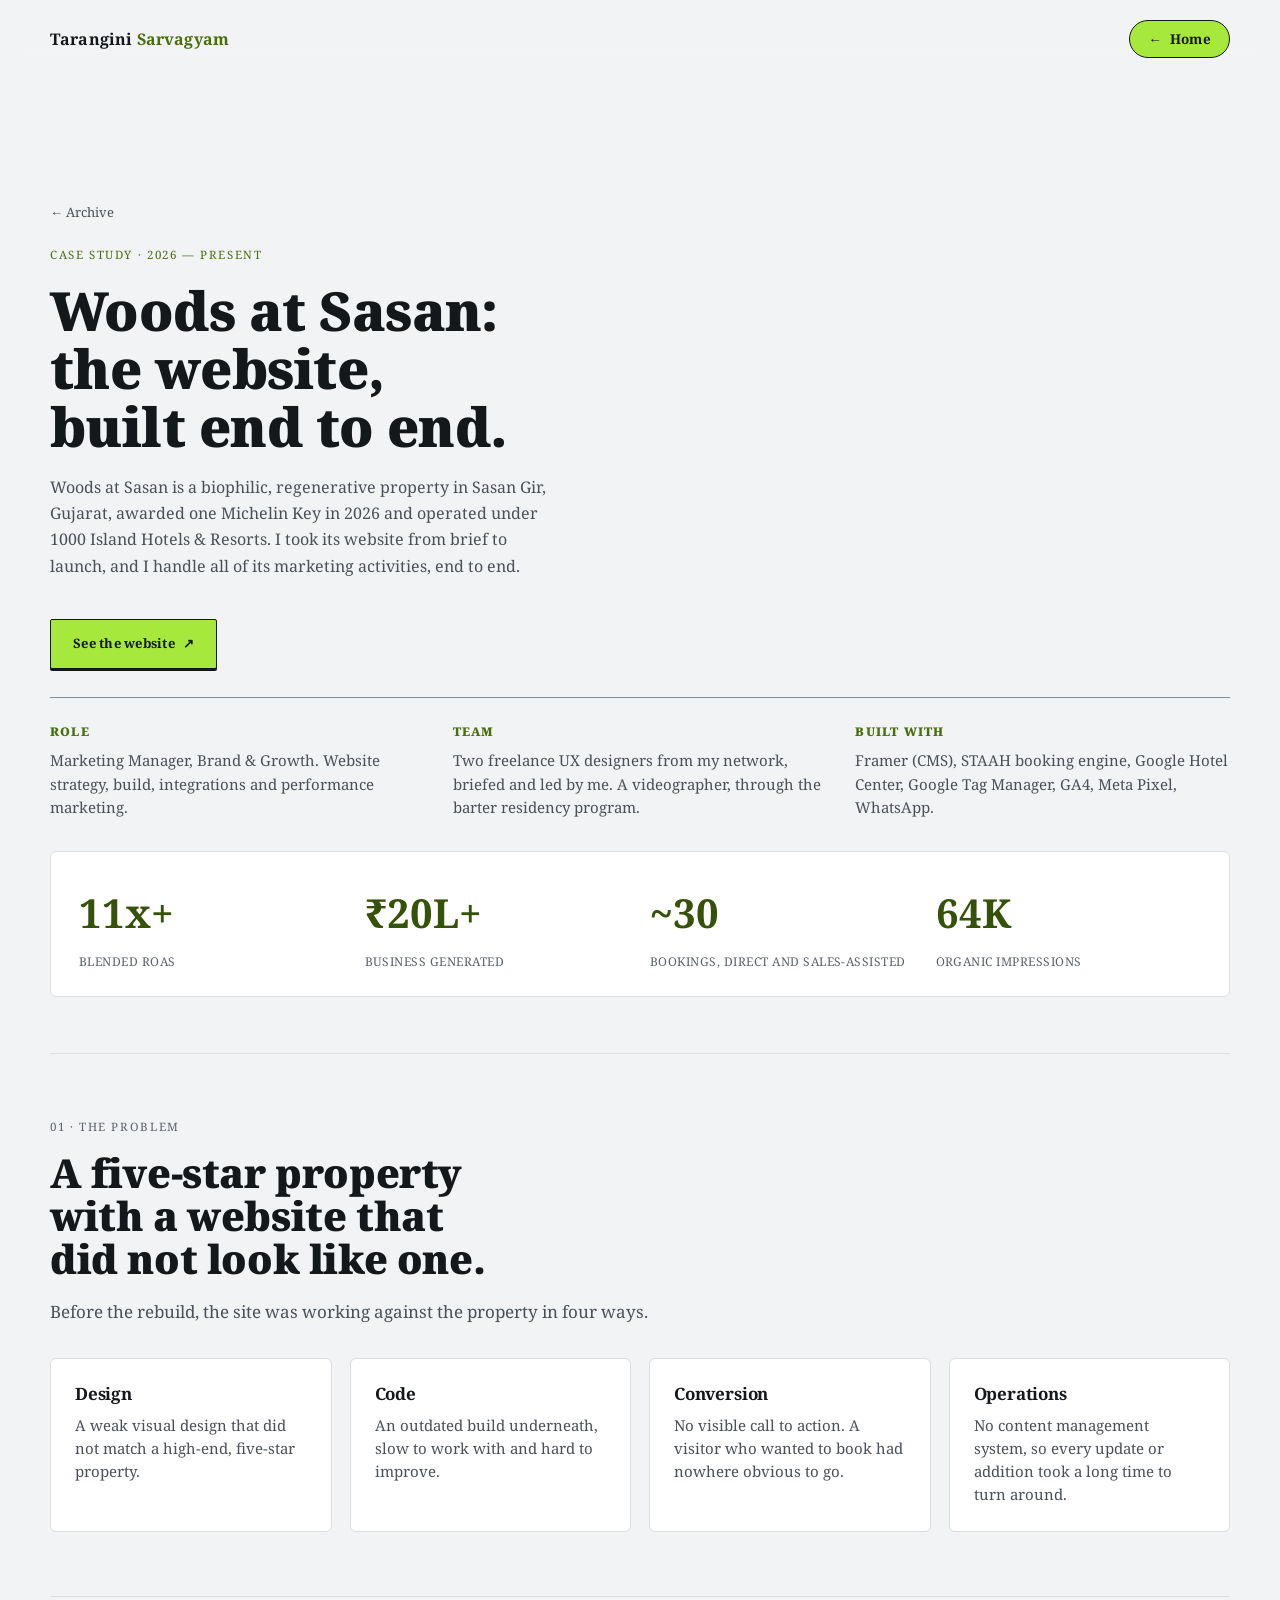
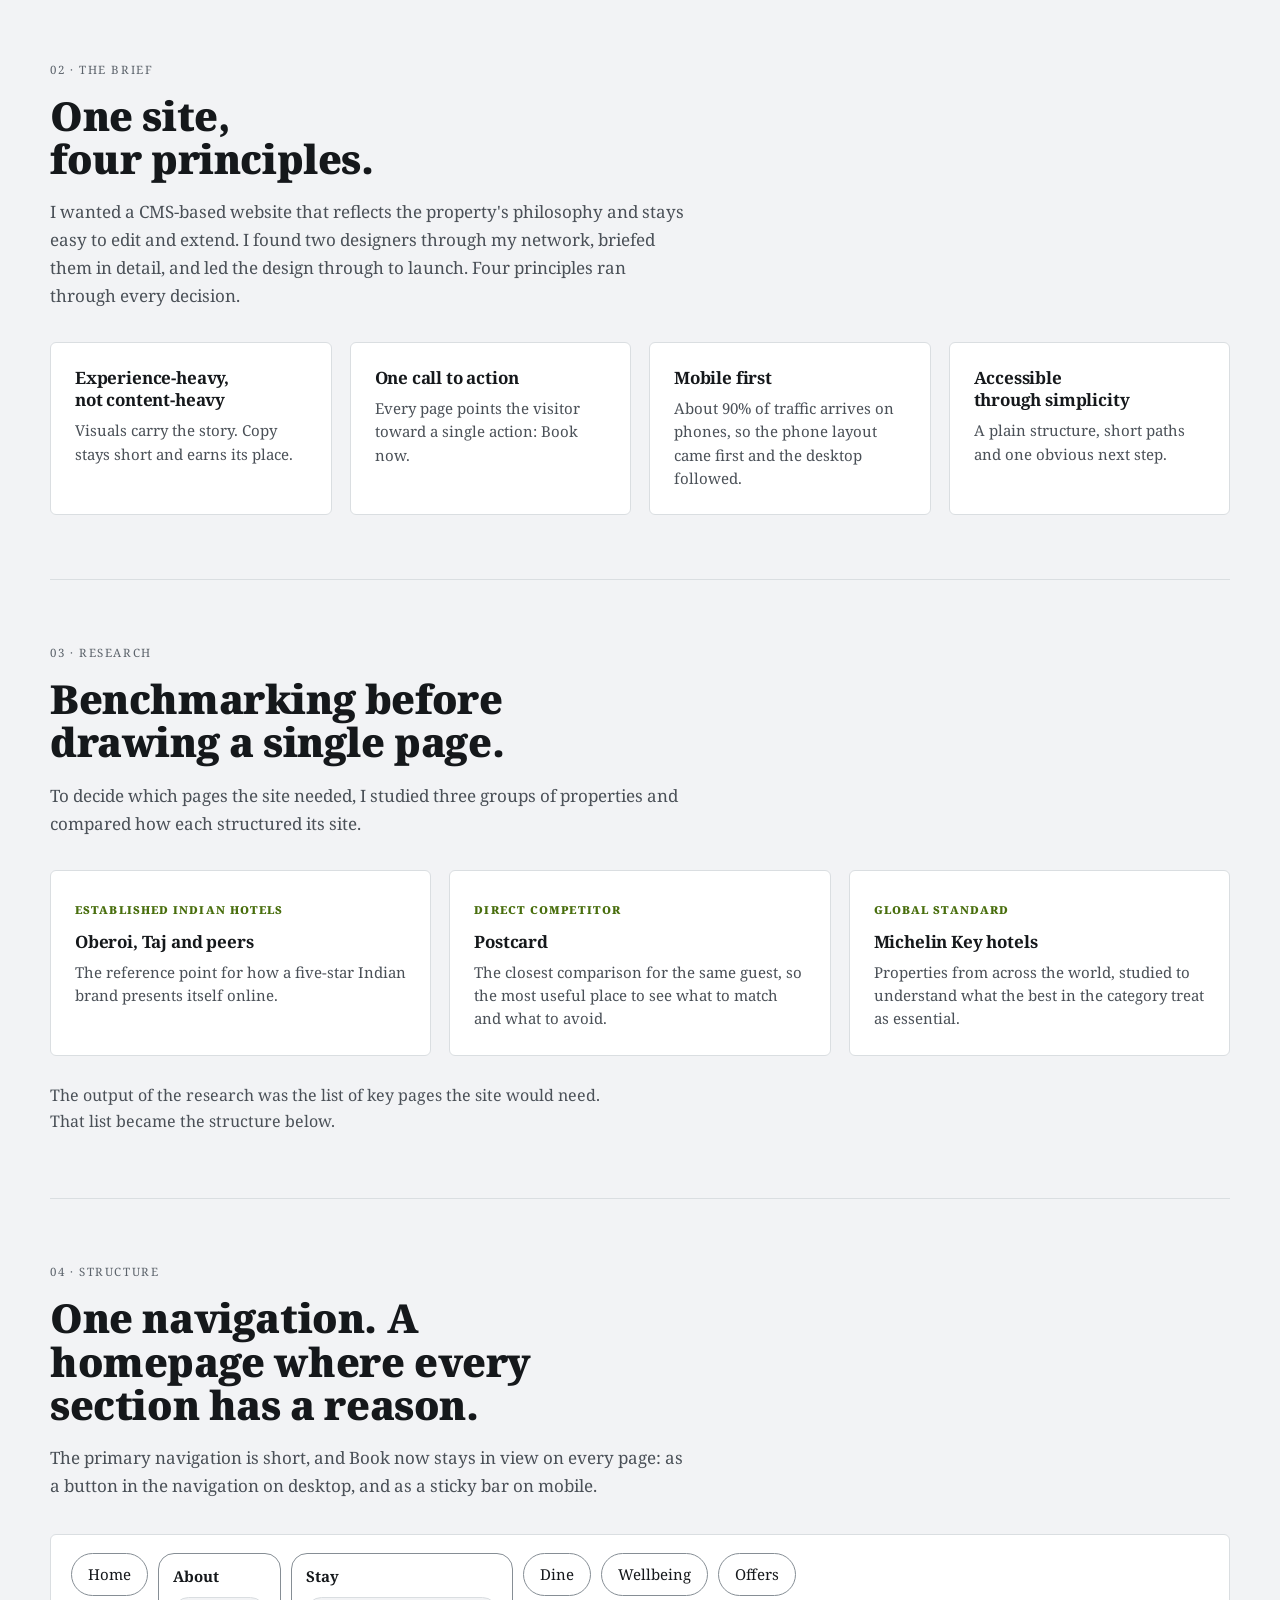
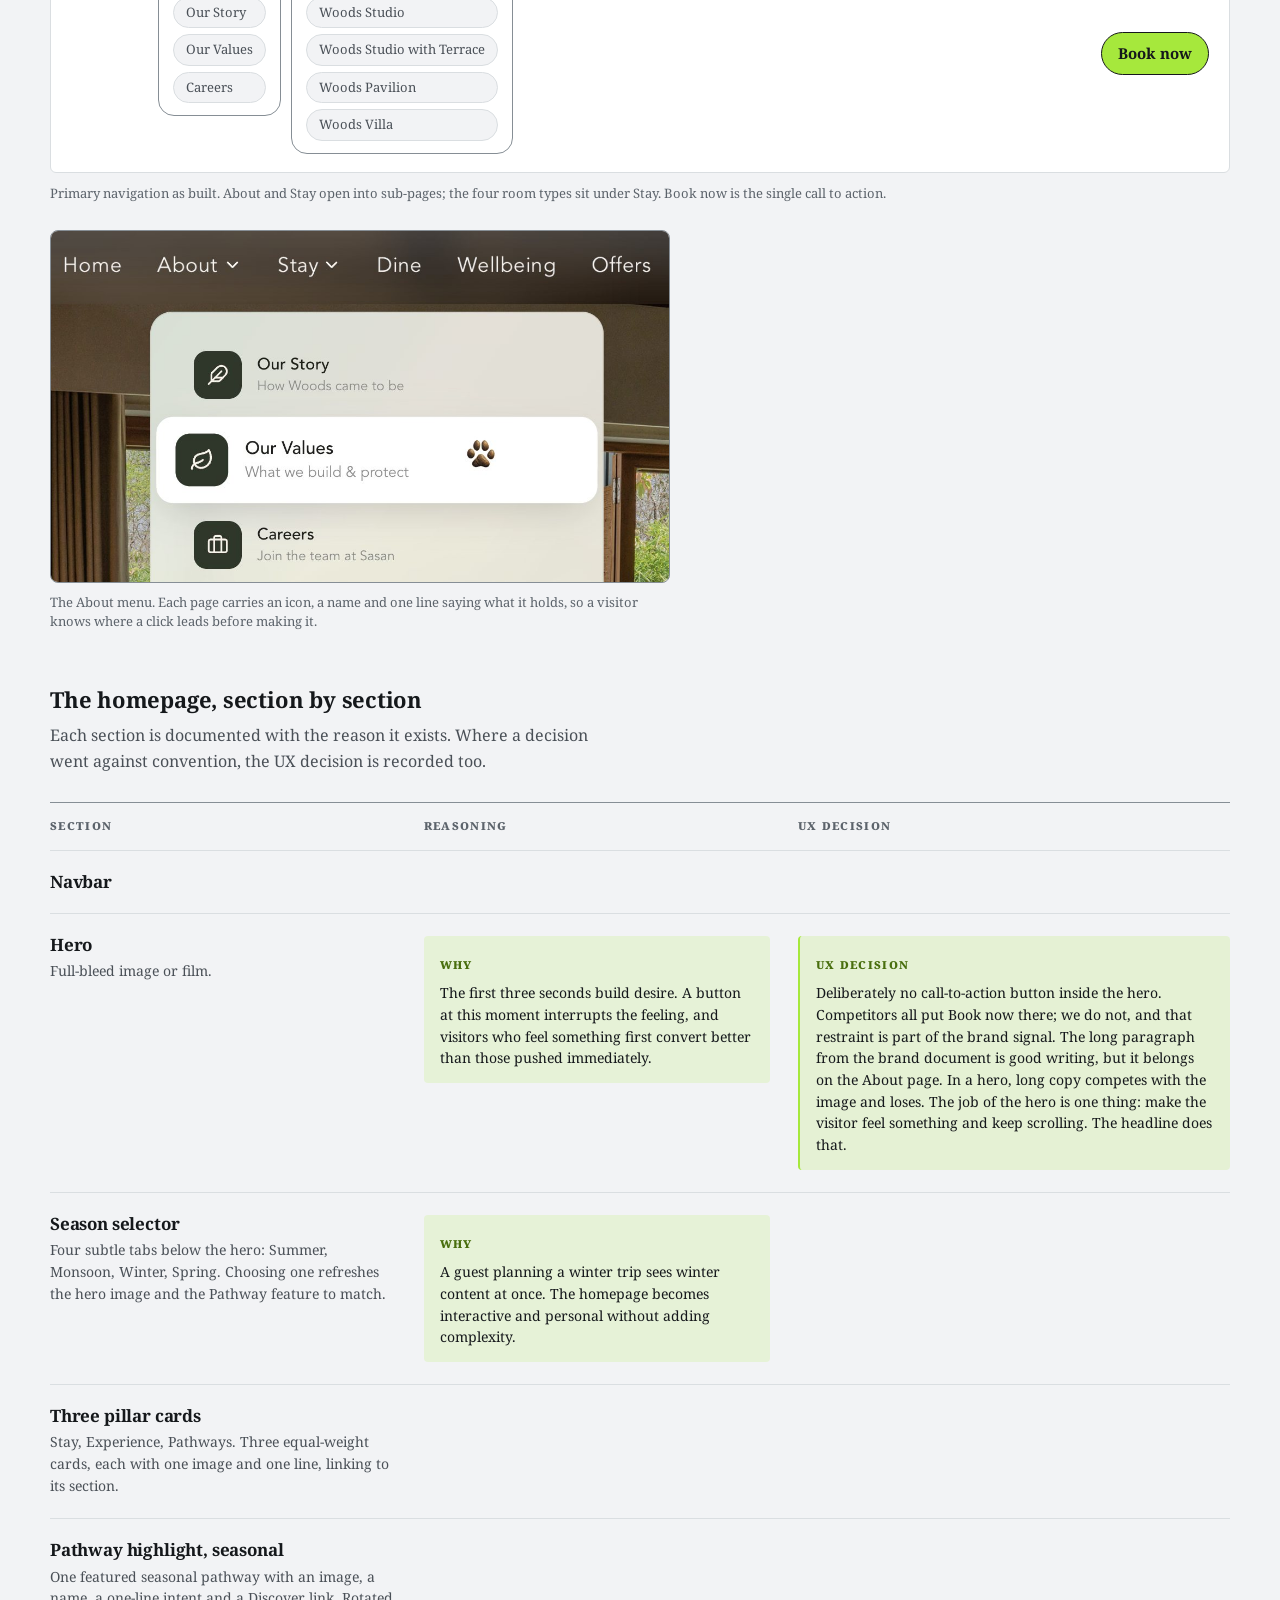
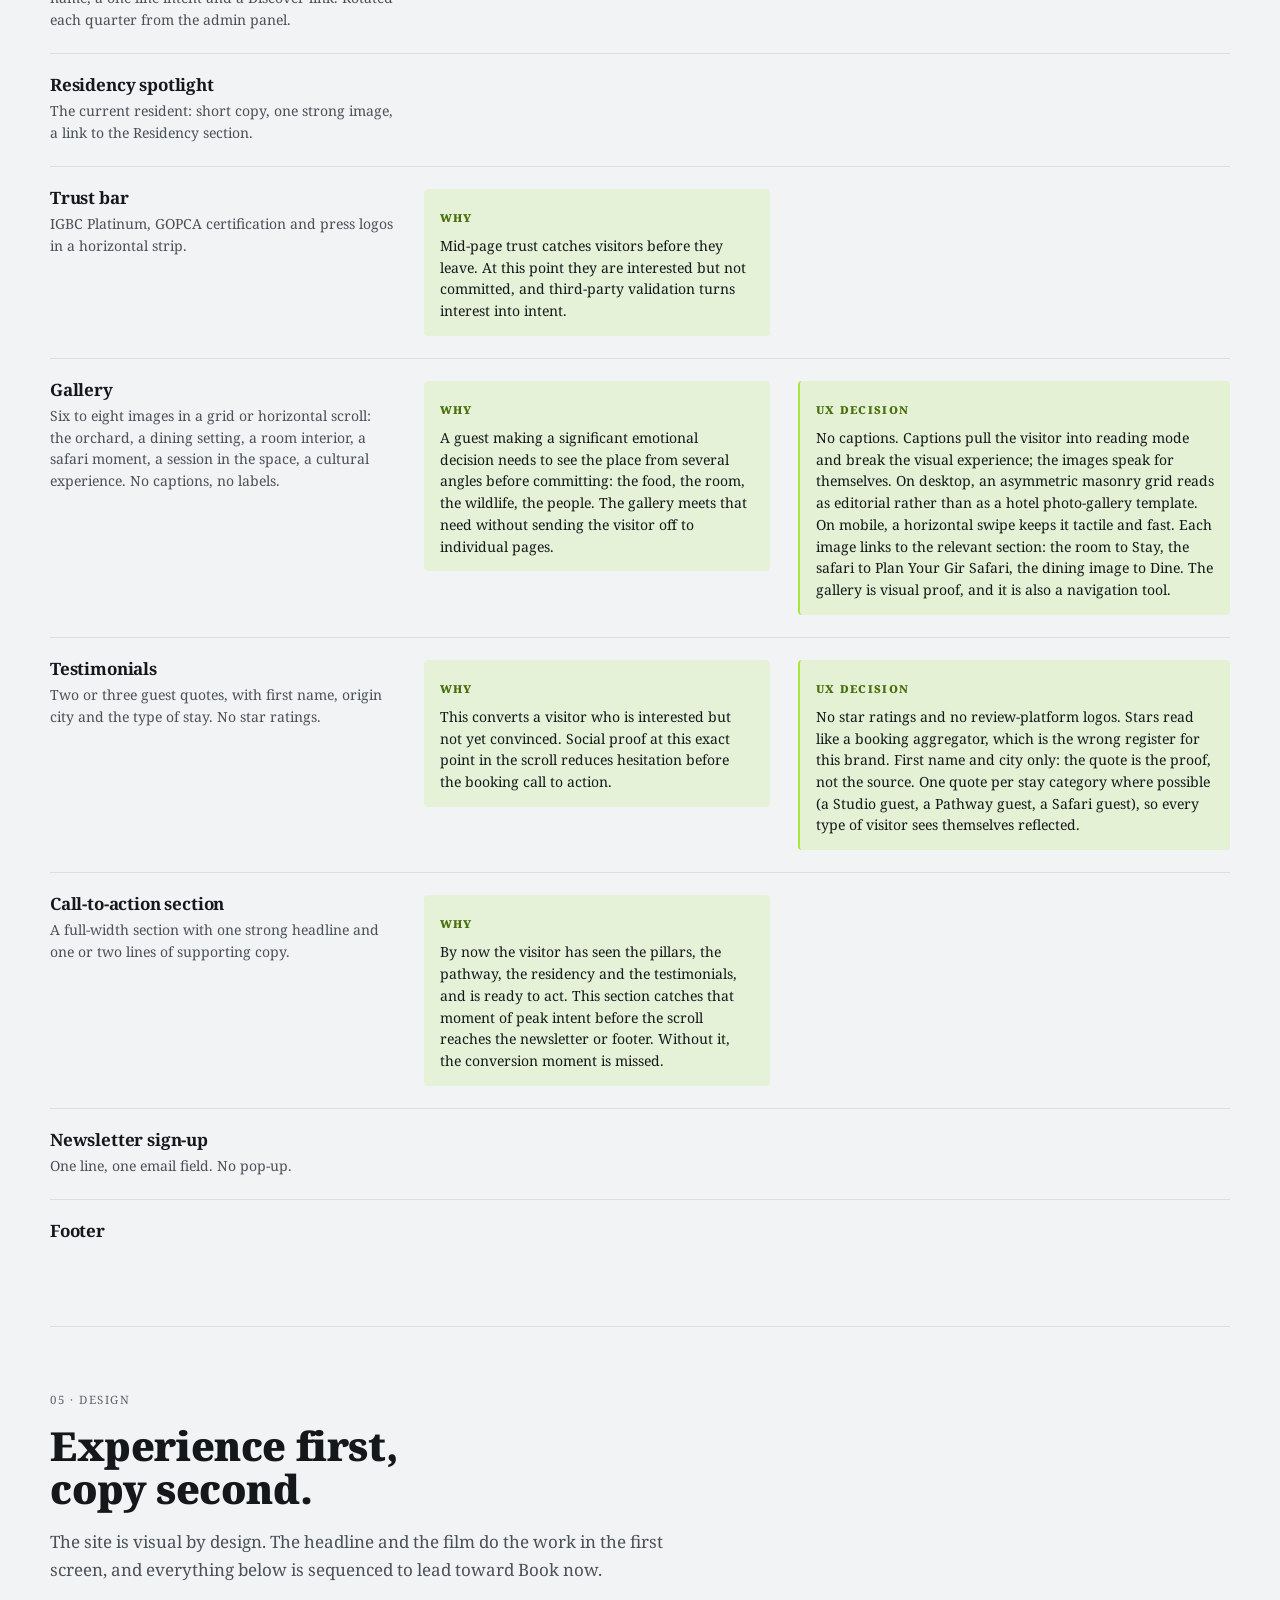
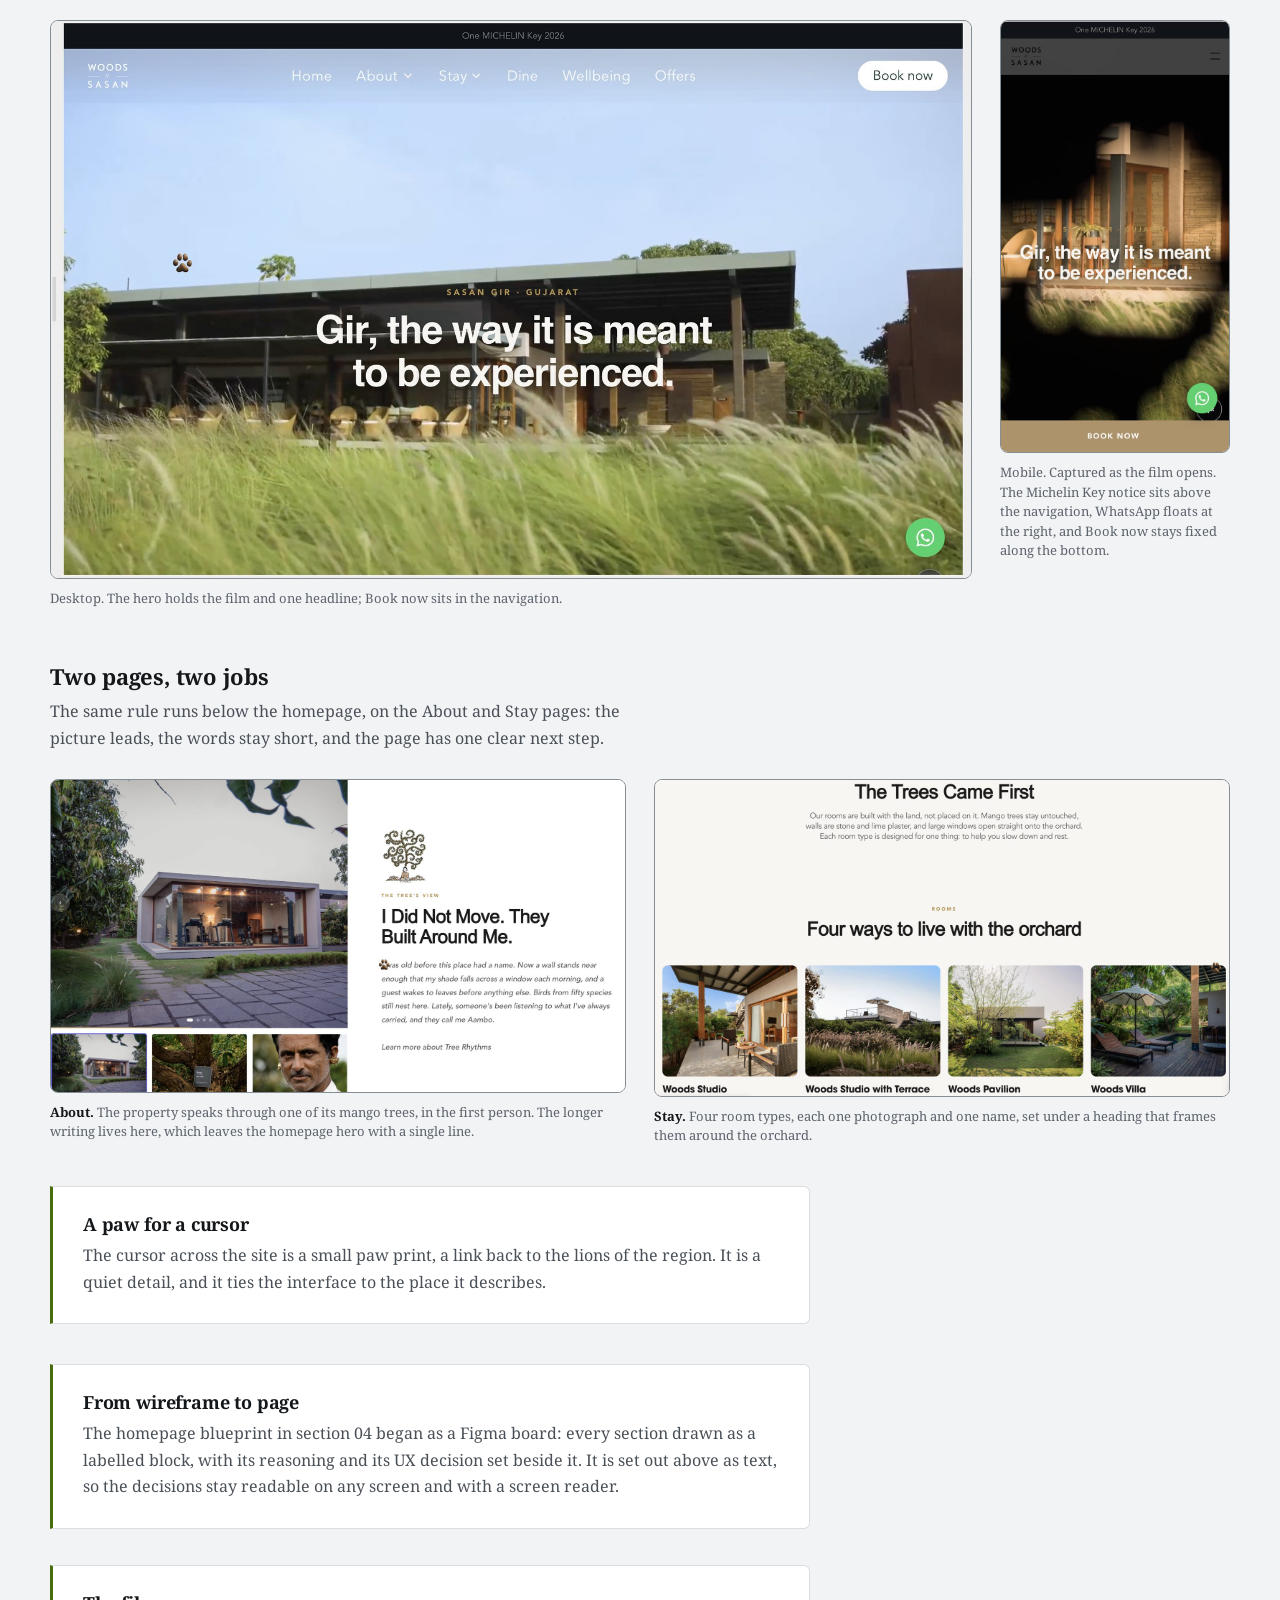
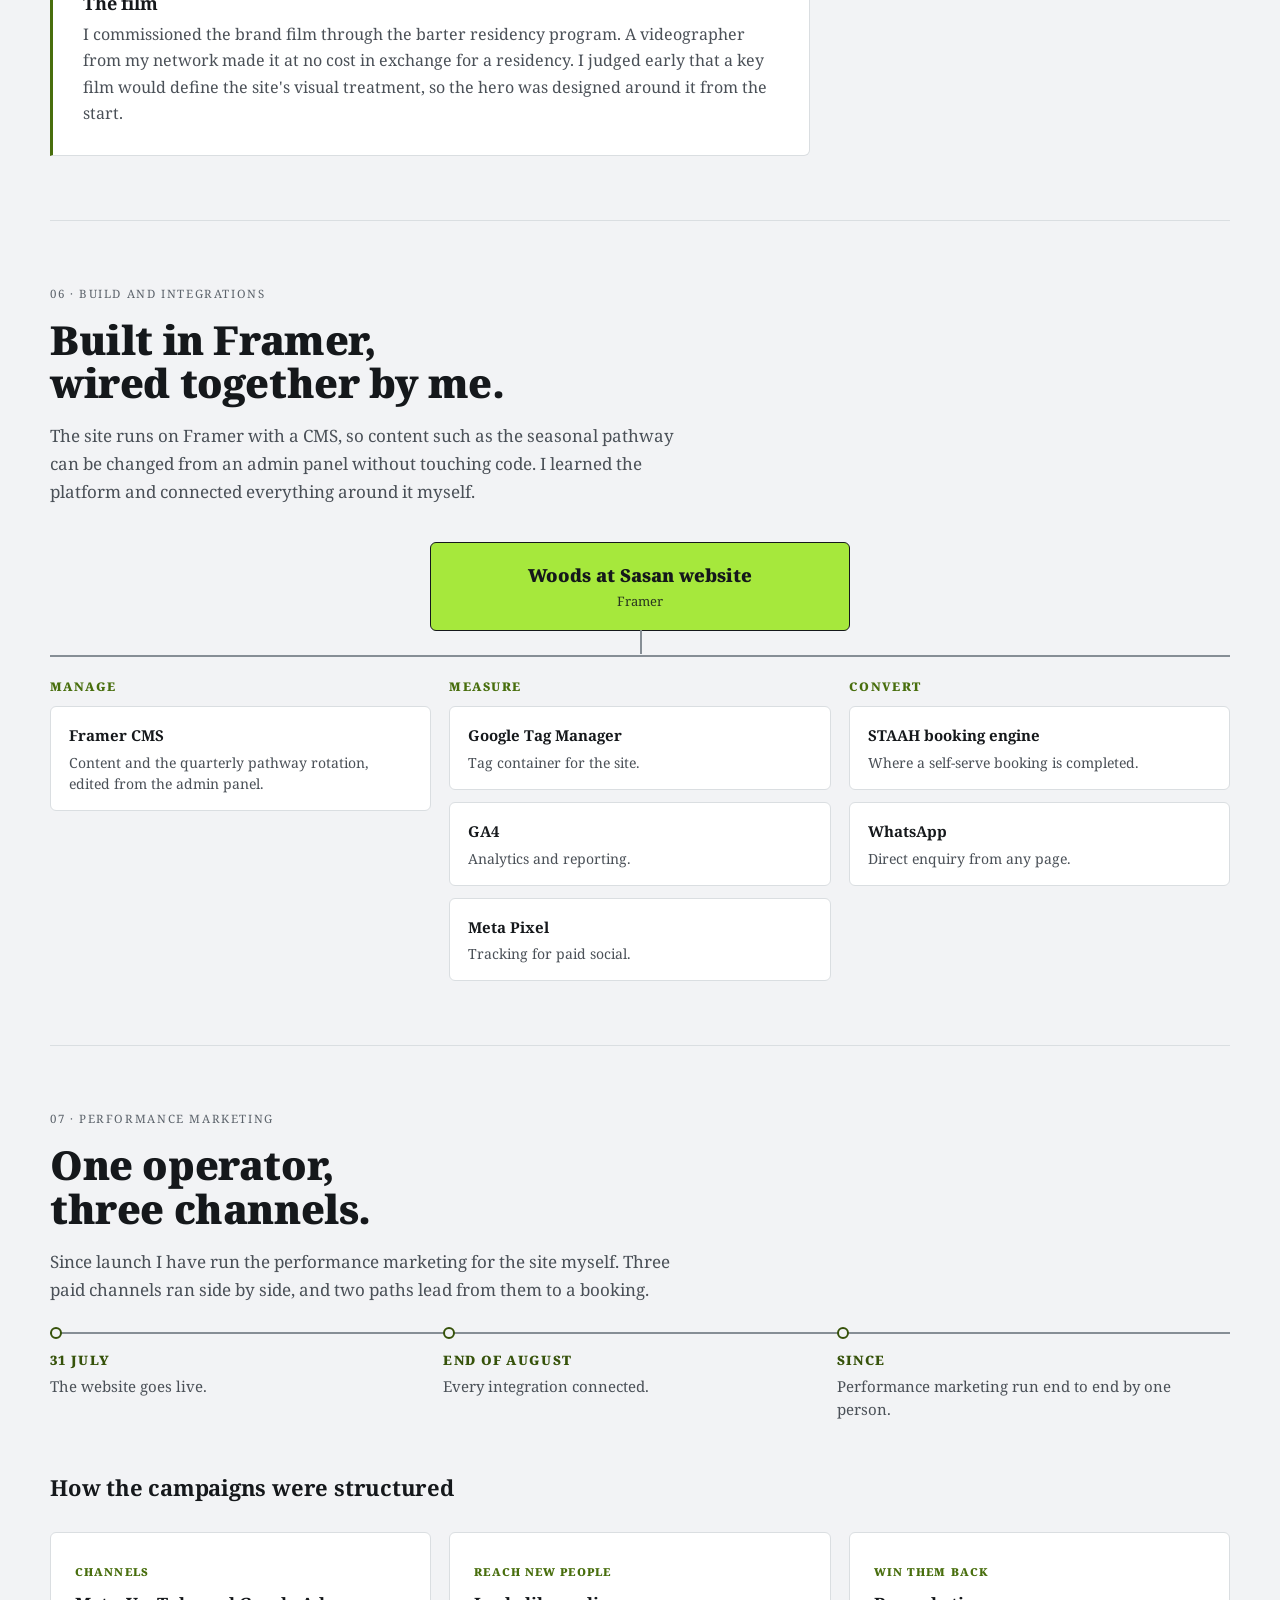
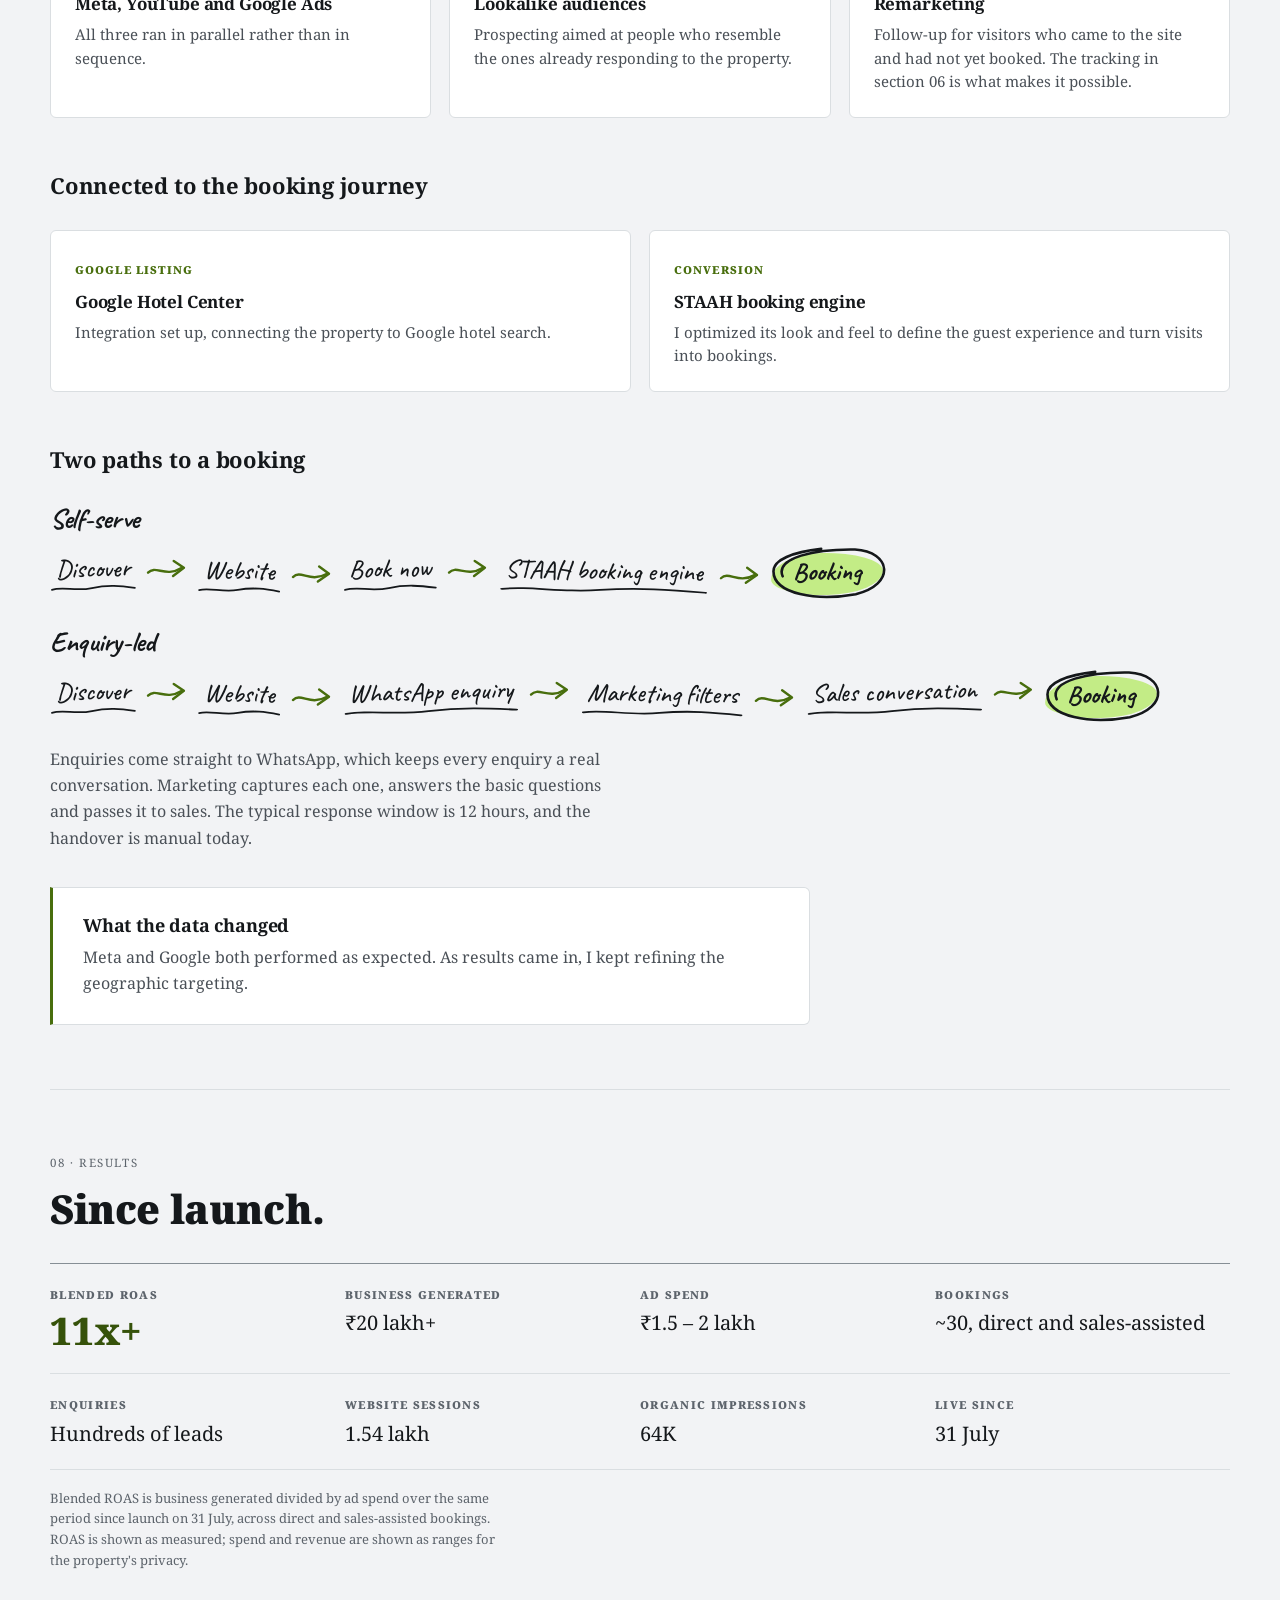
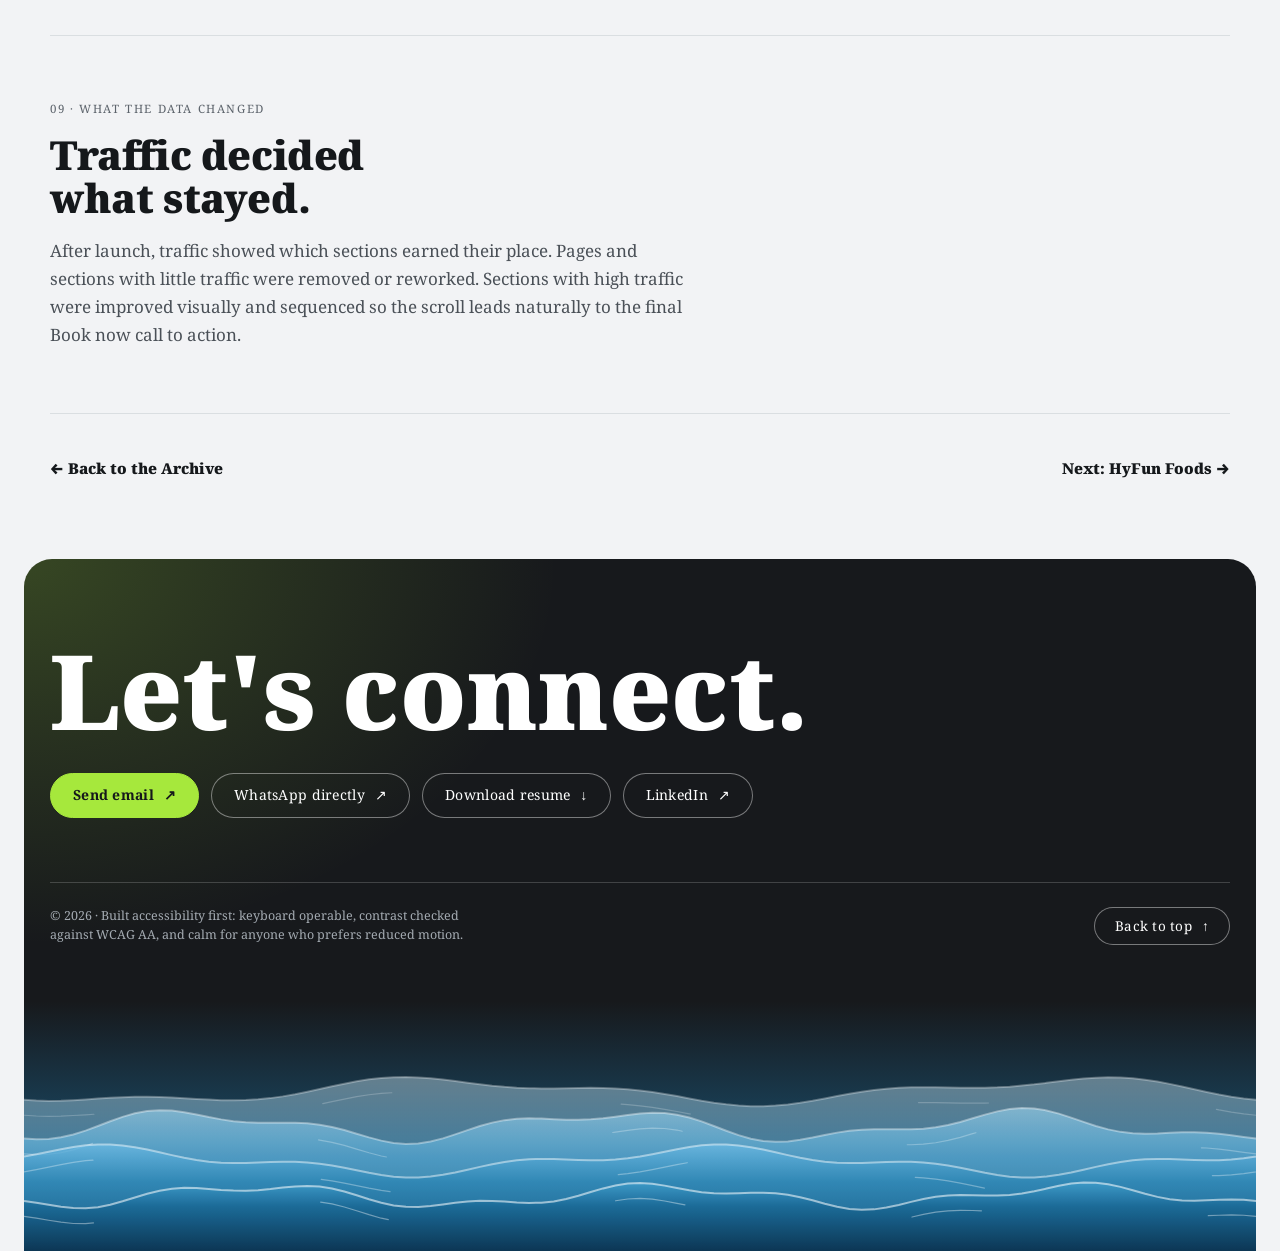
==== commit 75af4809: "Add files via upload" ====
--- a/case-woods-at-sasan.html
+++ b/case-woods-at-sasan.html
@@ -122,7 +122,7 @@
       </figure>
 
       <figure class="cs-shot cs-drop">
-        <img src="assets/case/ws-about-dropdown.jpg" width="1134" height="644" alt="The About menu of Woods at Sasan opened over a photograph of a room. Beside the navigation links Home, About, Stay, Dine, Wellbeing and Offers, a panel lists three pages, each with a small icon, a name and a one-line description: Our Story, How Woods came to be; Our Values, What we build and protect; Careers, Join the team at Sasan. A small paw print stands in for the cursor beside Our Values.">
+        <img src="ws-about-dropdown.jpg" width="1134" height="644" alt="The About menu of Woods at Sasan opened over a photograph of a room. Beside the navigation links Home, About, Stay, Dine, Wellbeing and Offers, a panel lists three pages, each with a small icon, a name and a one-line description: Our Story, How Woods came to be; Our Values, What we build and protect; Careers, Join the team at Sasan. A small paw print stands in for the cursor beside Our Values.">
         <figcaption>The About menu. Each page carries an icon, a name and one line saying what it holds, so a visitor knows where a click leads before making it.</figcaption>
       </figure>
 
@@ -199,11 +199,11 @@
 
       <div class="cs-shots">
         <figure class="cs-shot cs-shot-desktop">
-          <img src="assets/case/ws-hero-desktop.jpg" width="1600" height="968" alt="Desktop homepage hero of Woods at Sasan: a low timber-framed building behind tall grass, with the headline 'Gir, the way it is meant to be experienced.' and a Book now button in the navigation.">
+          <img src="ws-hero-desktop.jpg" width="1600" height="968" alt="Desktop homepage hero of Woods at Sasan: a low timber-framed building behind tall grass, with the headline 'Gir, the way it is meant to be experienced.' and a Book now button in the navigation.">
           <figcaption>Desktop. The hero holds the film and one headline; Book now sits in the navigation.</figcaption>
         </figure>
         <figure class="cs-shot cs-shot-mobile">
-          <img src="assets/case/ws-hero-mobile.jpg" width="635" height="1200" alt="Mobile homepage hero of Woods at Sasan as the film opens out of darkness: a timber-framed building and tall grass, the headline 'Gir, the way it is meant to be experienced.', a notice bar reading 'One MICHELIN Key 2026' above the navigation, a WhatsApp button at the right and a Book now bar fixed along the bottom.">
+          <img src="ws-hero-mobile.jpg" width="635" height="1200" alt="Mobile homepage hero of Woods at Sasan as the film opens out of darkness: a timber-framed building and tall grass, the headline 'Gir, the way it is meant to be experienced.', a notice bar reading 'One MICHELIN Key 2026' above the navigation, a WhatsApp button at the right and a Book now bar fixed along the bottom.">
           <figcaption>Mobile. Captured as the film opens. The Michelin Key notice sits above the navigation, WhatsApp floats at the right, and Book now stays fixed along the bottom.</figcaption>
         </figure>
       </div>
@@ -212,11 +212,11 @@
       <p class="cs-note-line">The same rule runs below the homepage, on the About and Stay pages: the picture leads, the words stay short, and the page has one clear next step.</p>
       <div class="cs-pages">
         <figure class="cs-shot">
-          <img src="assets/case/ws-about-tree.jpg" width="1600" height="869" alt="About page of Woods at Sasan. A large photograph of a glass-fronted pavilion set in a mango orchard, with a small drawing of a tree and seated figure above the heading 'I Did Not Move. They Built Around Me.' and a short italic passage written in the voice of the tree.">
+          <img src="ws-about-tree.jpg" width="1600" height="869" alt="About page of Woods at Sasan. A large photograph of a glass-fronted pavilion set in a mango orchard, with a small drawing of a tree and seated figure above the heading 'I Did Not Move. They Built Around Me.' and a short italic passage written in the voice of the tree.">
           <figcaption><strong>About.</strong> The property speaks through one of its mango trees, in the first person. The longer writing lives here, which leaves the homepage hero with a single line.</figcaption>
         </figure>
         <figure class="cs-shot">
-          <img src="assets/case/ws-stay-rooms.jpg" width="1600" height="880" alt="Stay page of Woods at Sasan. Under the heading 'The Trees Came First' and the line 'Four ways to live with the orchard', four photographs in a row: Woods Studio, Woods Studio with Terrace, Woods Pavilion and Woods Villa.">
+          <img src="ws-stay-rooms.jpg" width="1600" height="880" alt="Stay page of Woods at Sasan. Under the heading 'The Trees Came First' and the line 'Four ways to live with the orchard', four photographs in a row: Woods Studio, Woods Studio with Terrace, Woods Pavilion and Woods Villa.">
           <figcaption><strong>Stay.</strong> Four room types, each one photograph and one name, set under a heading that frames them around the orchard.</figcaption>
         </figure>
       </div>
@@ -368,7 +368,7 @@
         <div class="footer-actions">
           <a class="footer-pill footer-pill-solid" href="https://mail.google.com/mail/?view=cm&amp;fs=1&amp;to=tarangini.1992@gmail.com" target="_blank" rel="noopener" aria-label="Send email (opens Gmail in a new tab)">Send email <span aria-hidden="true">↗</span></a>
           <a class="footer-pill" href="https://wa.me/919998915152" target="_blank" rel="noopener" aria-label="WhatsApp directly (opens in a new tab)">WhatsApp directly <span aria-hidden="true">↗</span></a>
-          <a class="footer-pill" href="assets/tarangini-sarvagyam-resume.pdf" target="_blank" rel="noopener">Download resume <span aria-hidden="true">↓</span></a>
+          <a class="footer-pill" href="tarangini-sarvagyam-resume.pdf" target="_blank" rel="noopener">Download resume <span aria-hidden="true">↓</span></a>
           <a class="footer-pill" href="https://www.linkedin.com/in/tarangini-sarvagyam-b781294b/" target="_blank" rel="noopener" aria-label="LinkedIn (opens in a new tab)">LinkedIn <span aria-hidden="true">↗</span></a>
         </div>
       </div>
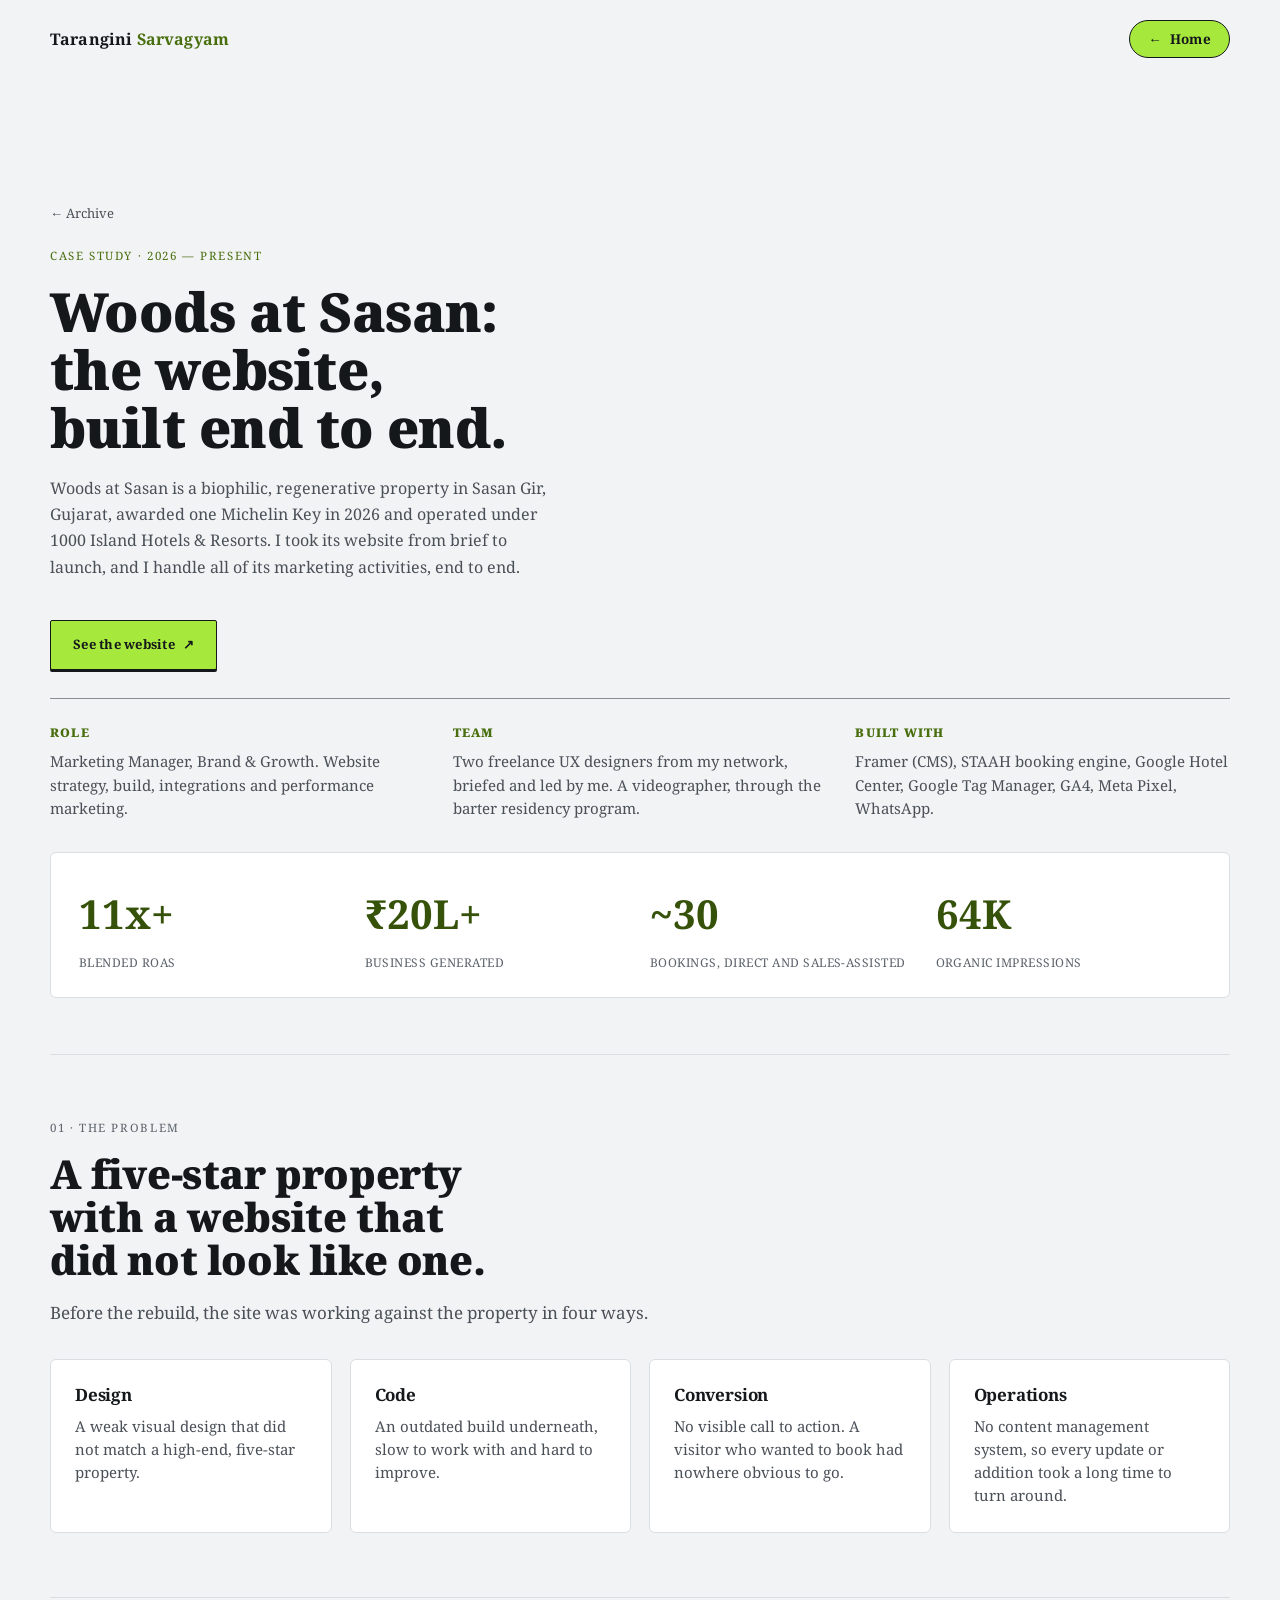
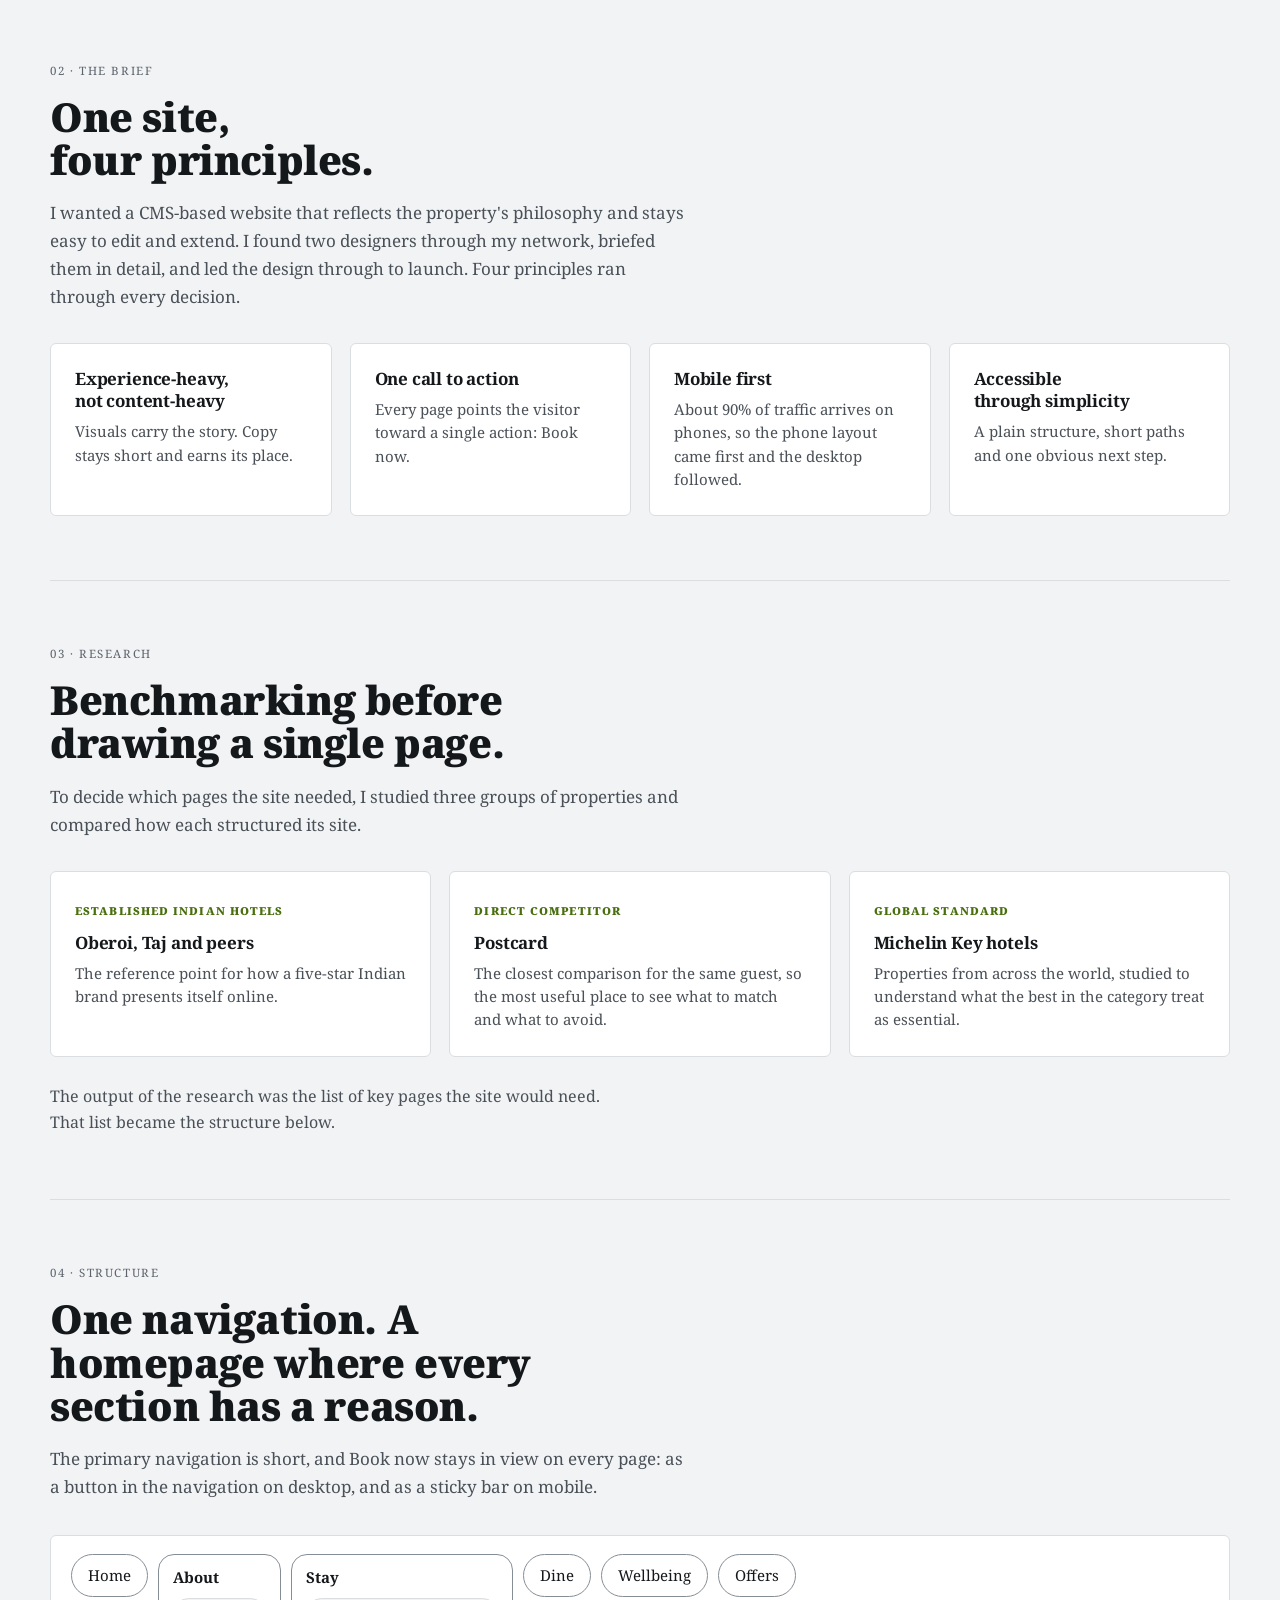
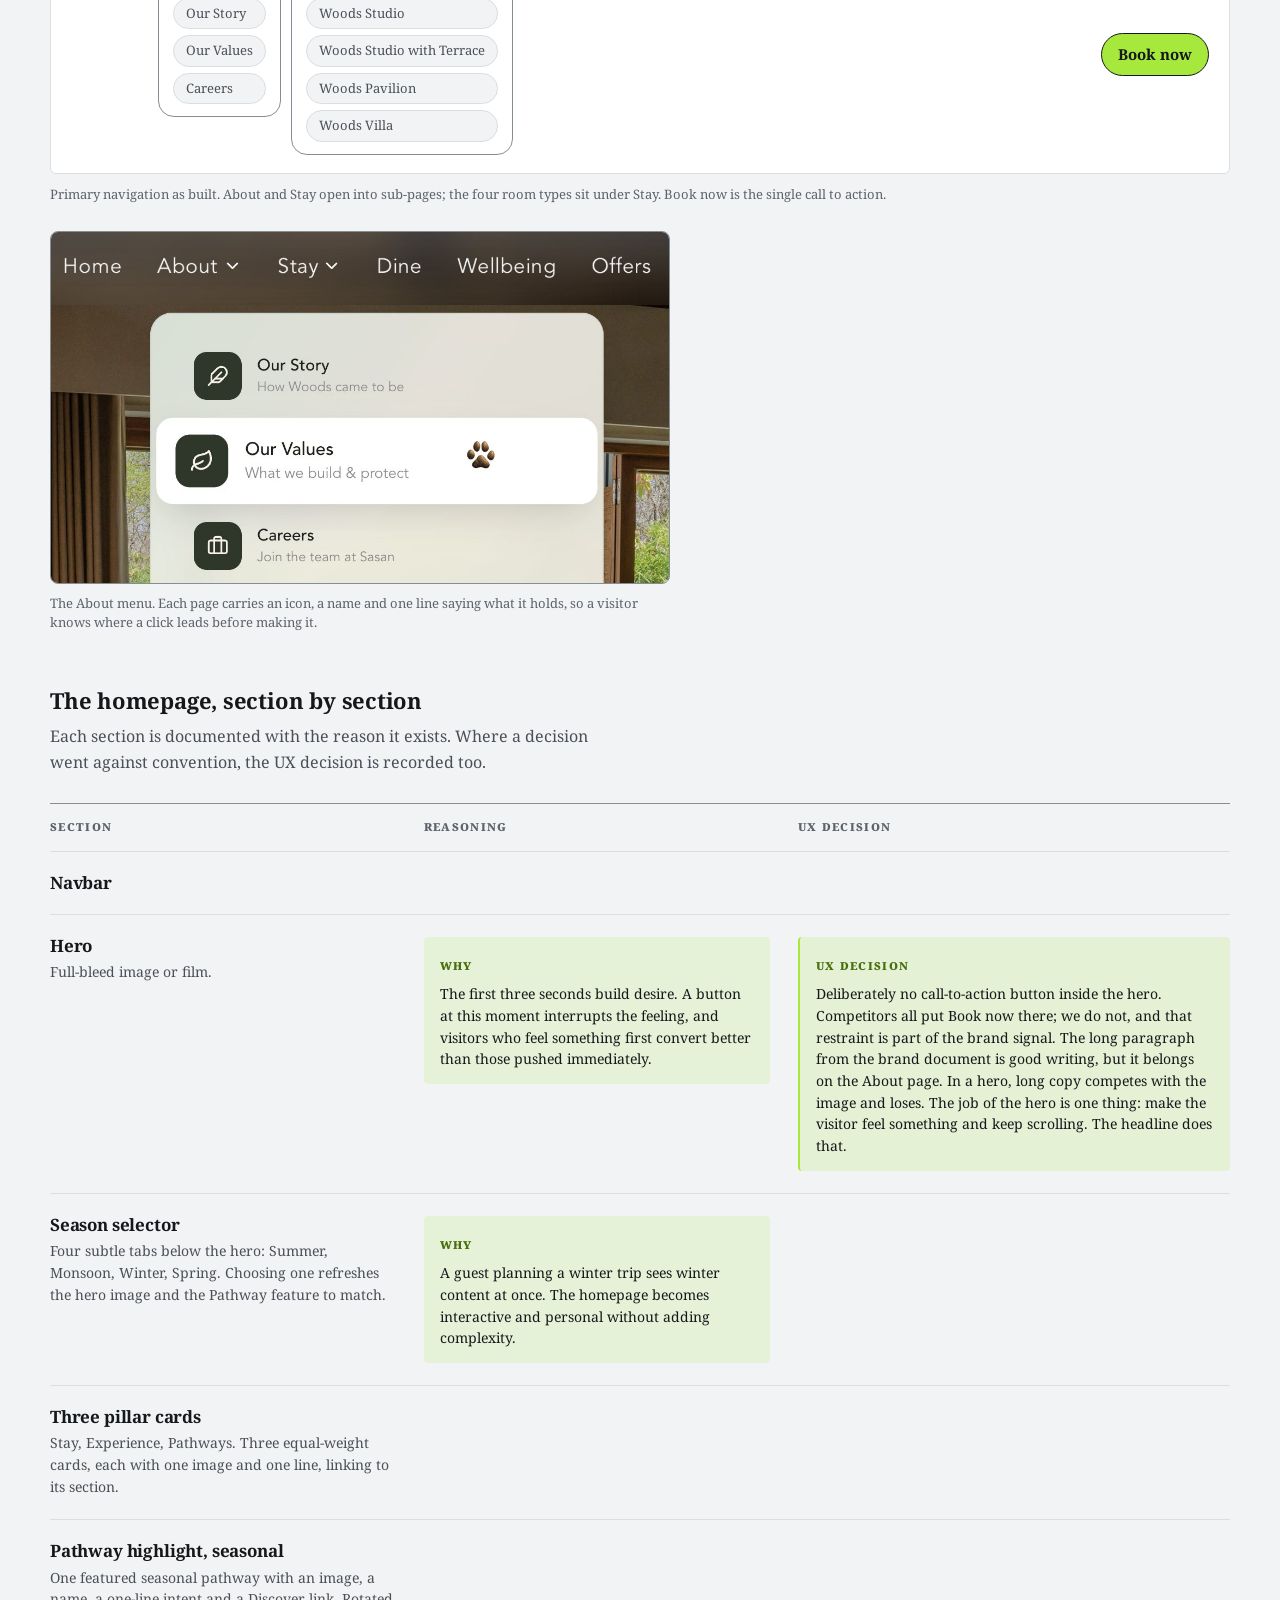
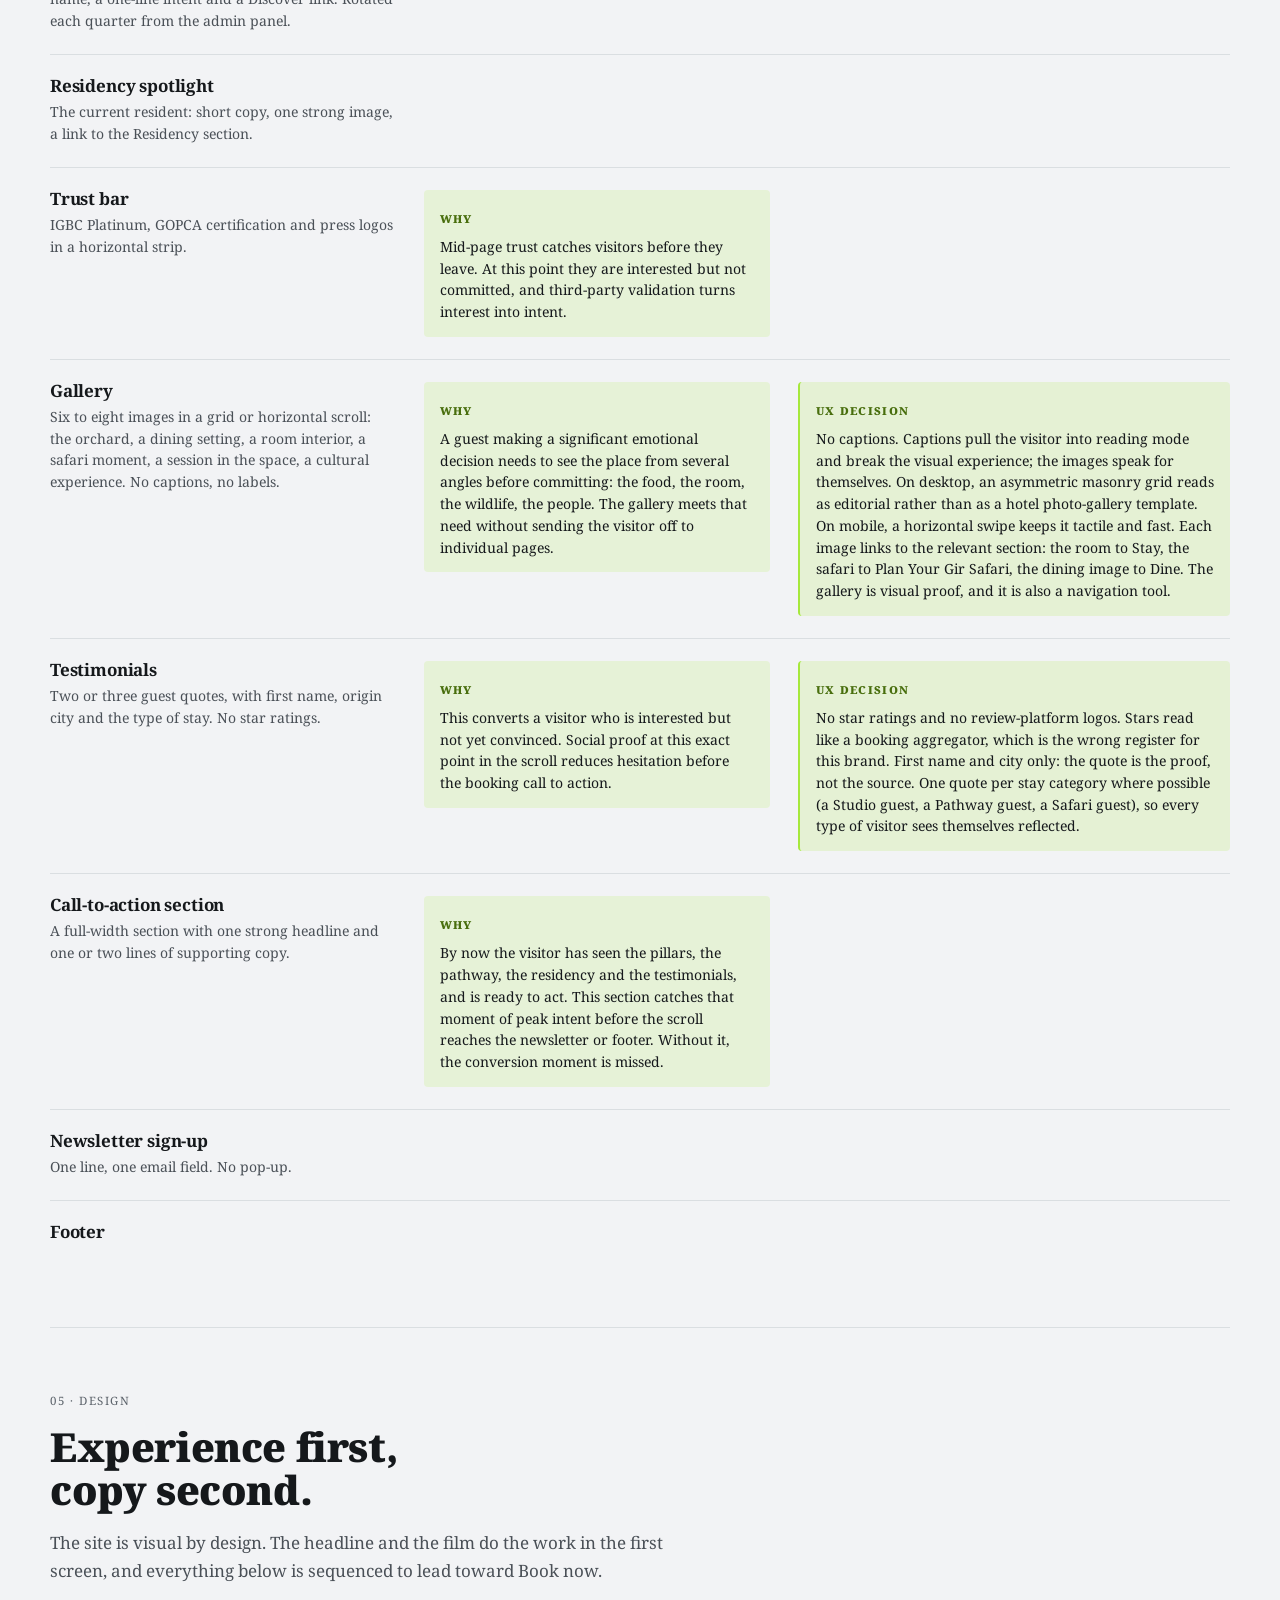
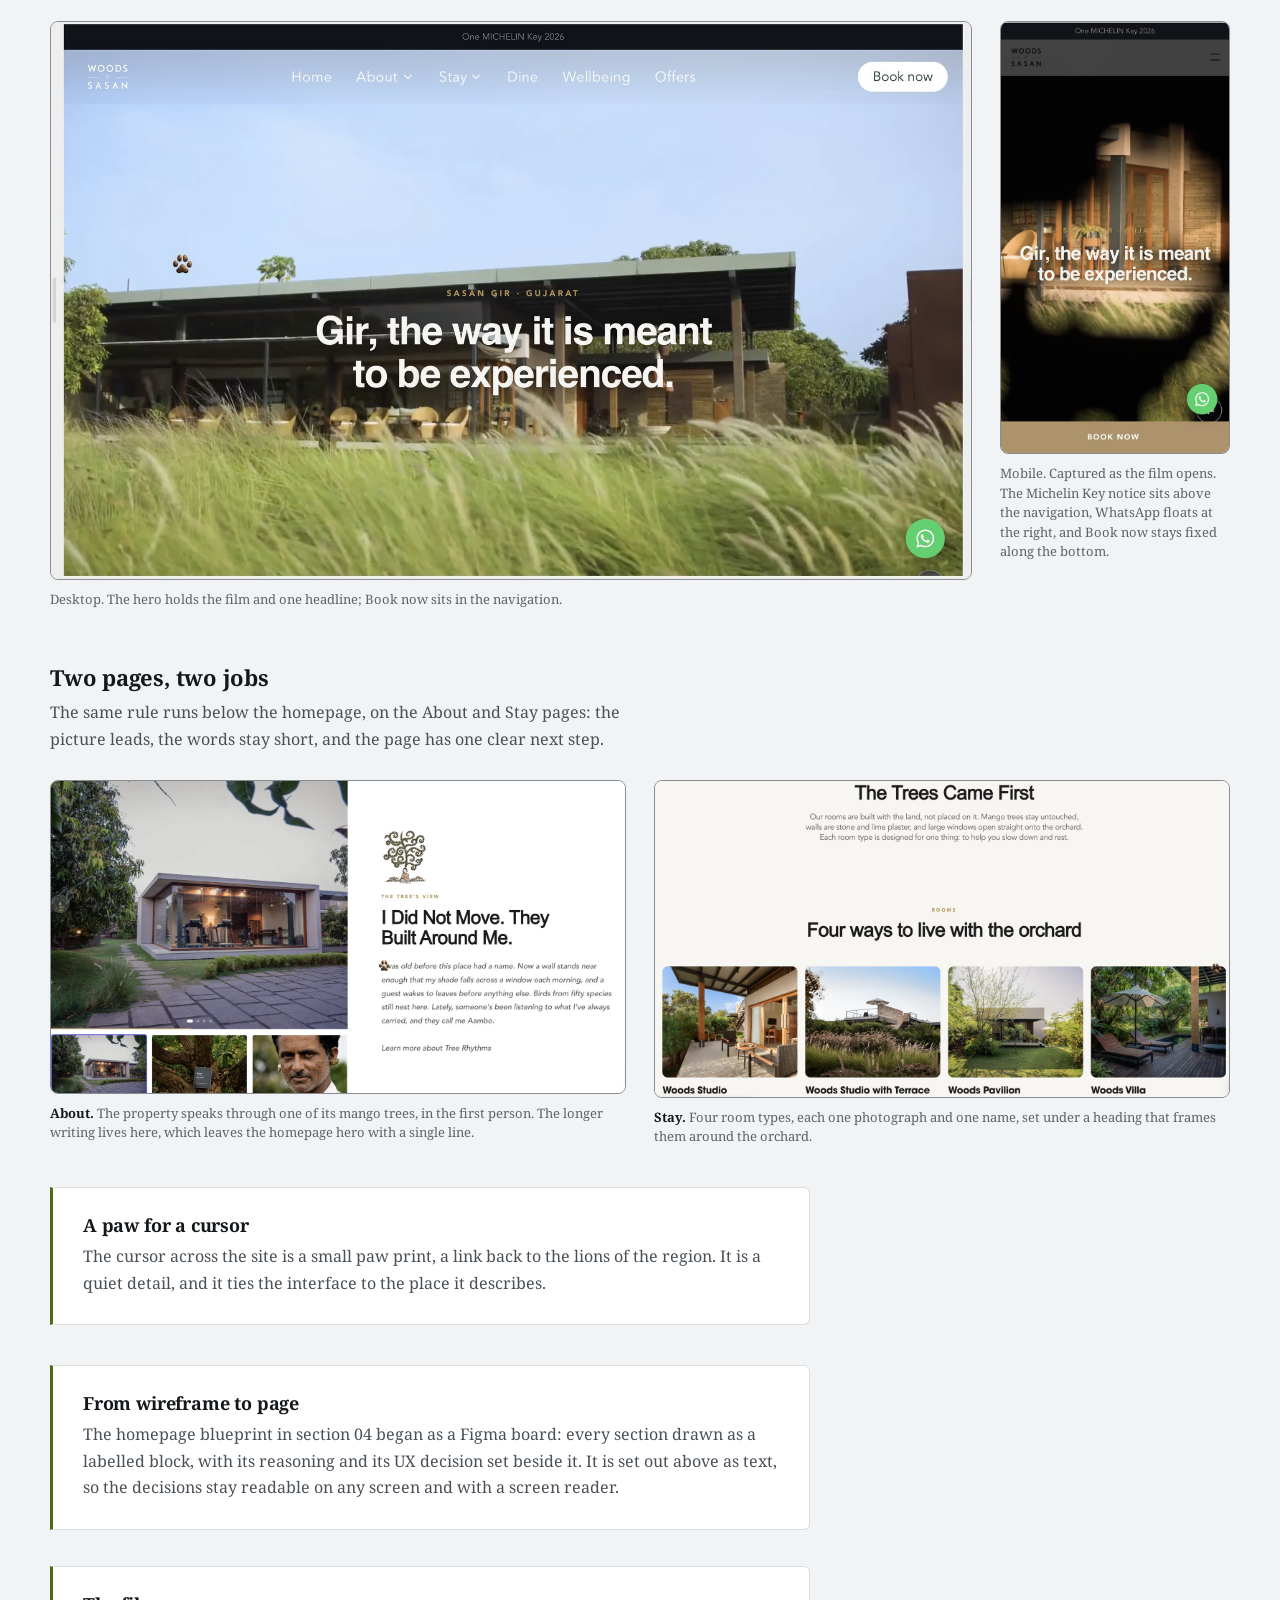
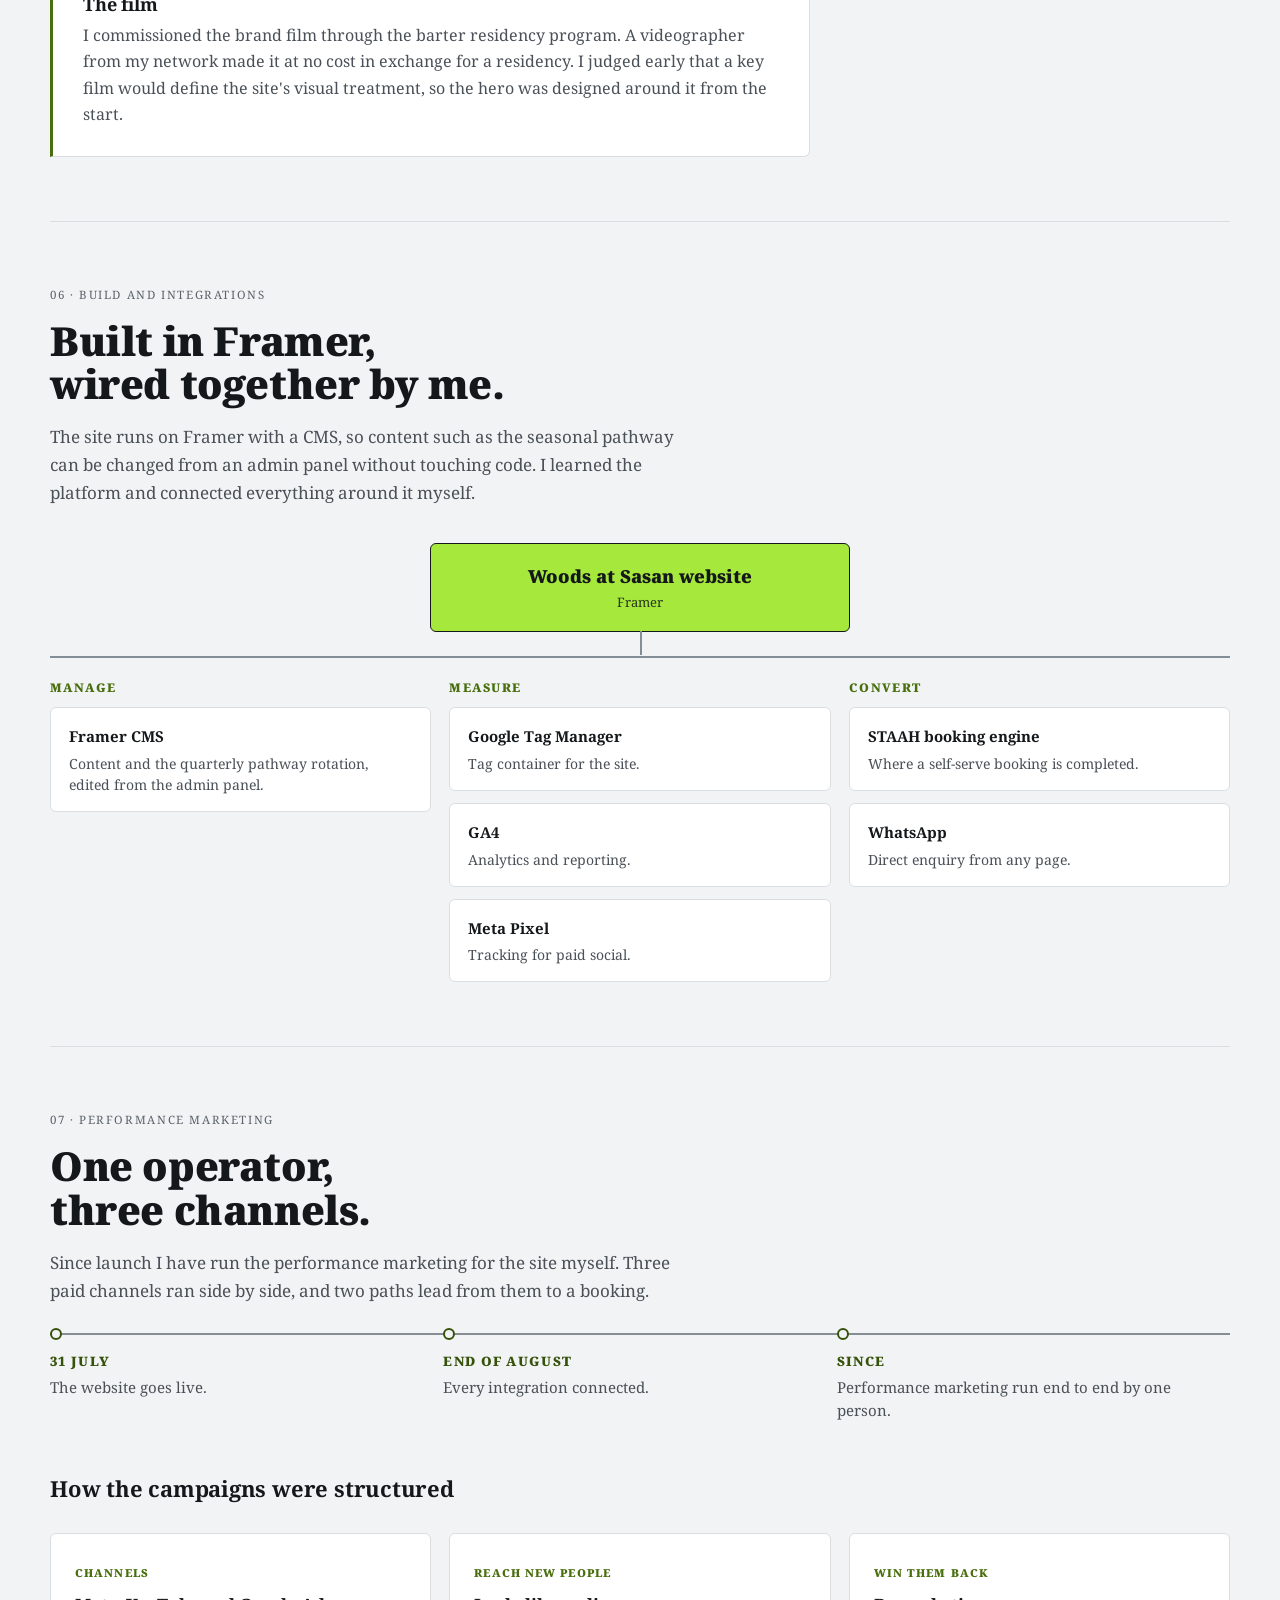
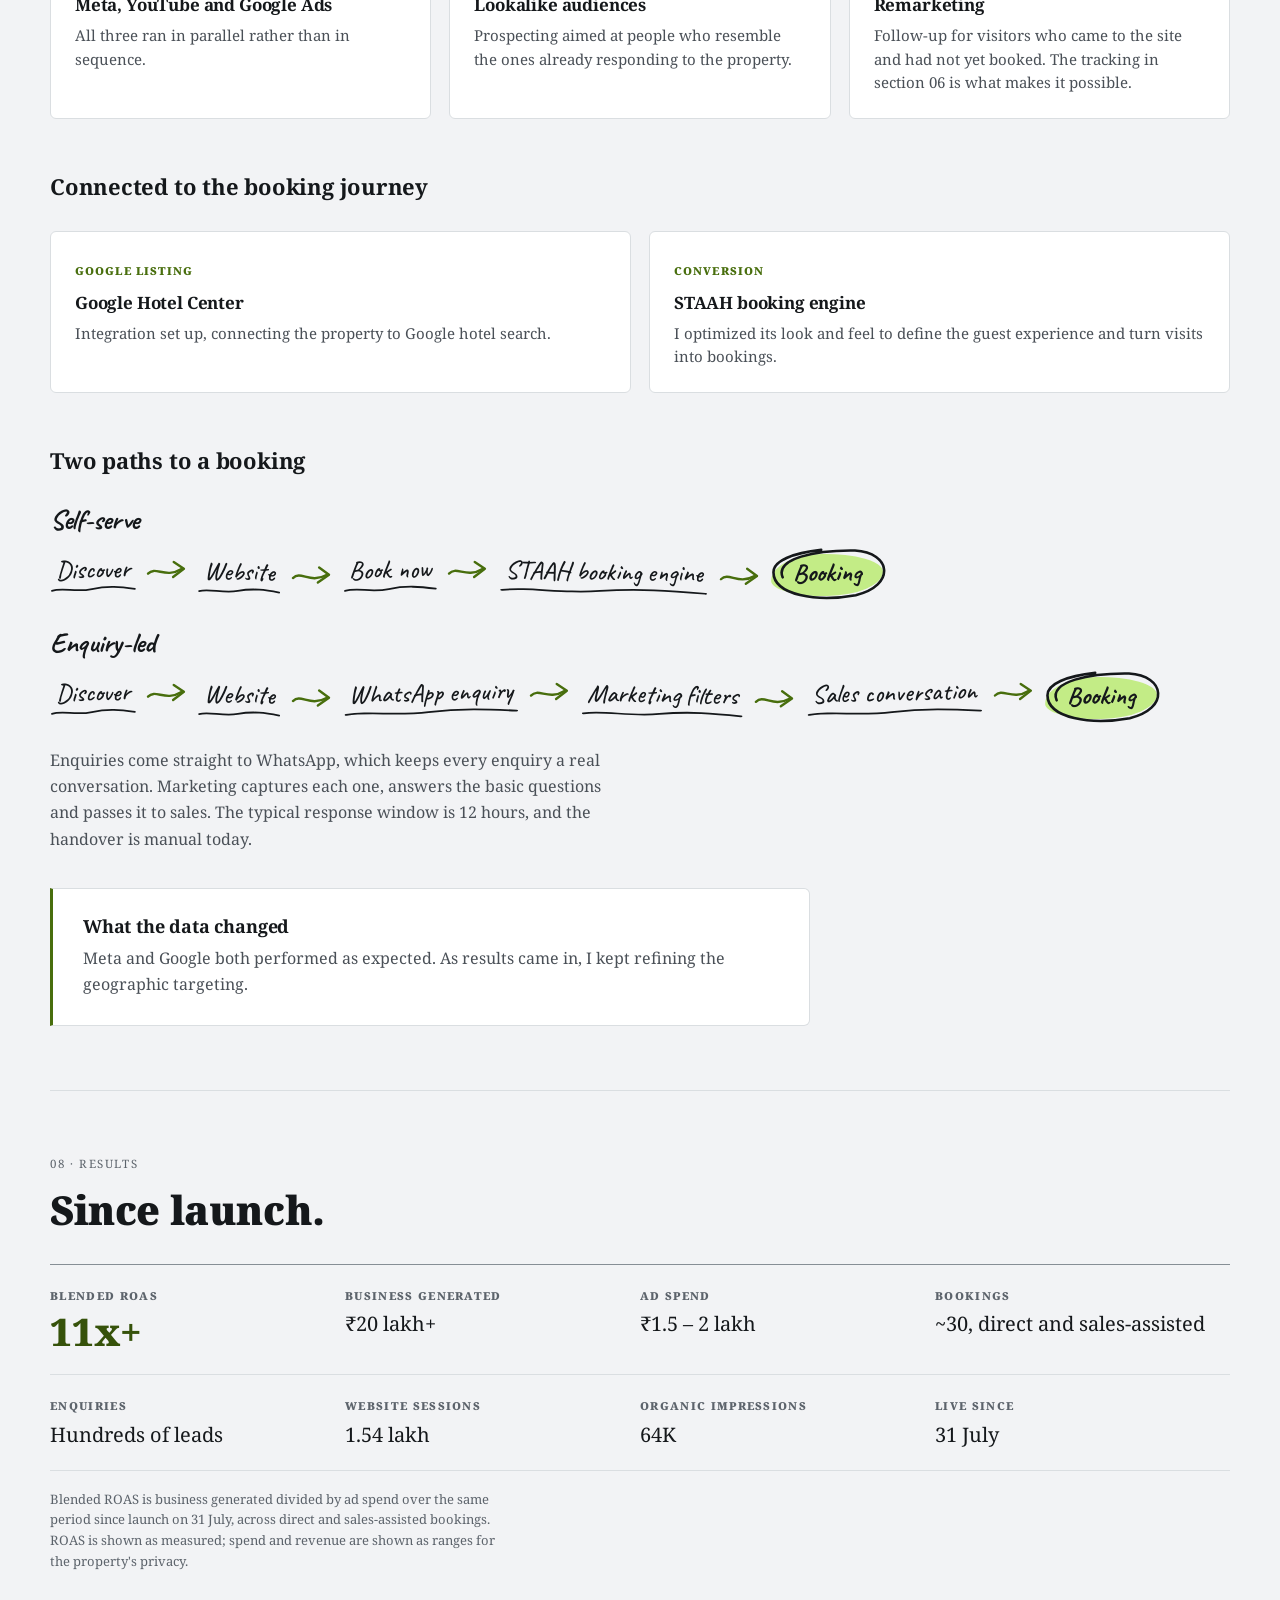
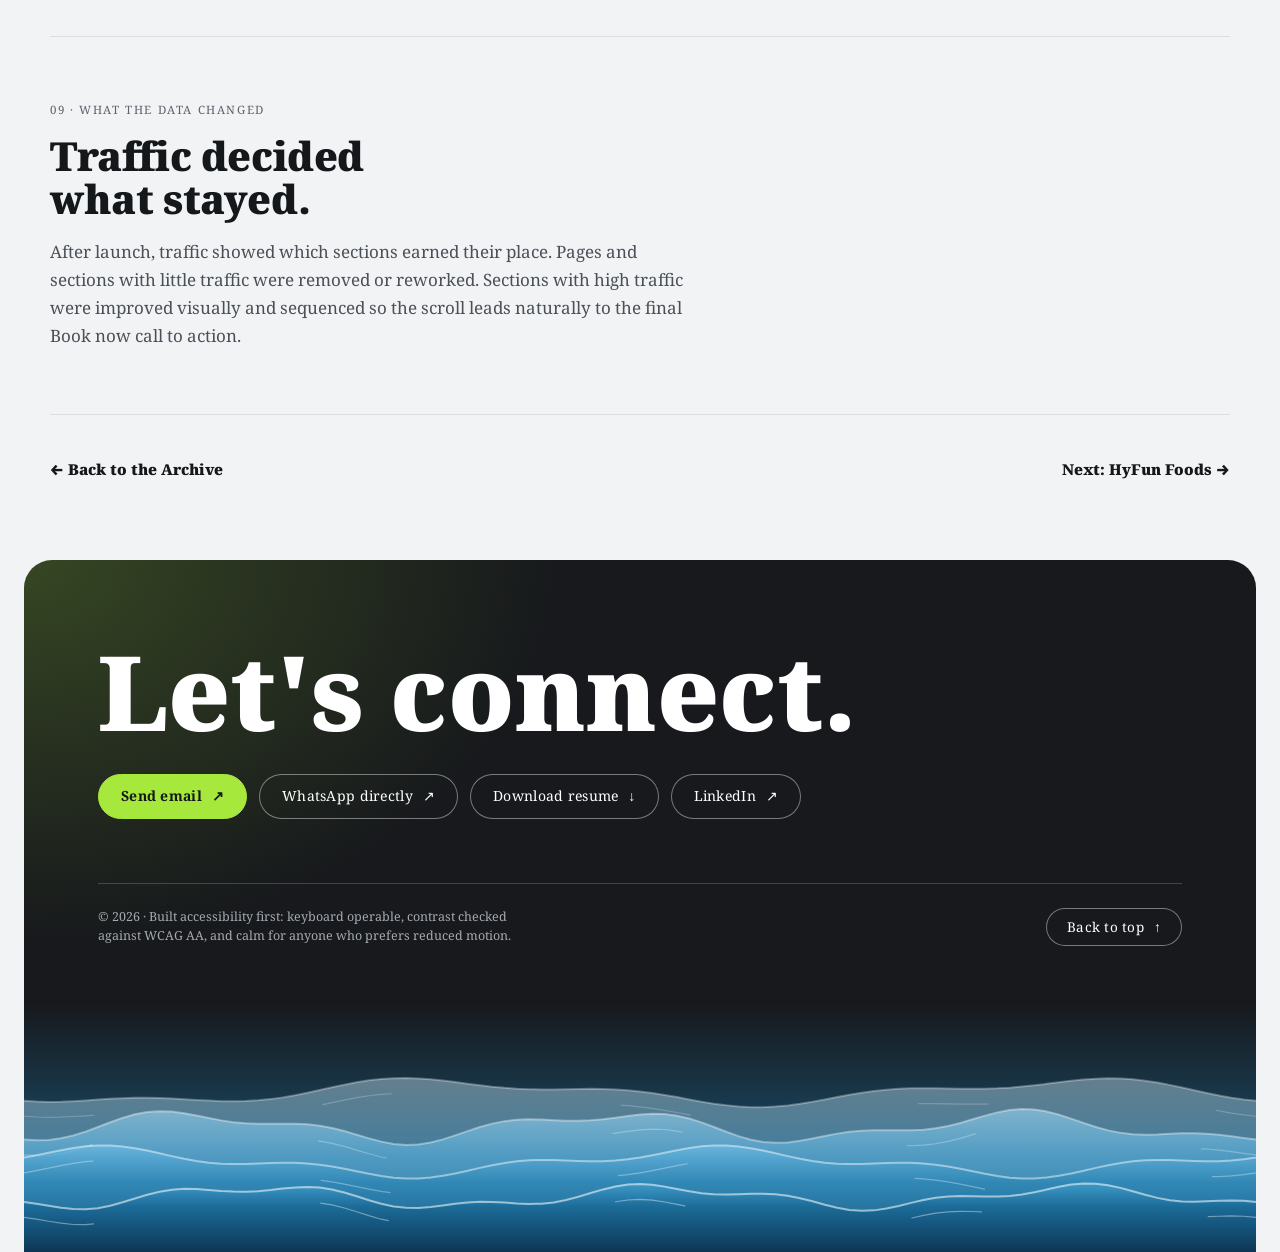
==== commit 0187c9d3: "Add files via upload" ====
--- a/case-woods-at-sasan.html
+++ b/case-woods-at-sasan.html
@@ -8,7 +8,7 @@
 <link rel="preconnect" href="https://fonts.googleapis.com">
 <link rel="stylesheet" href="https://fonts.googleapis.com/css2?family=Caveat:wght@500;700&family=Fira+Sans:wght@900&family=PT+Serif:ital,wght@0,400;0,700;1,400;1,700&display=swap">
 <link rel="stylesheet" href="https://fonts.googleapis.com/css2?family=Noto+Serif:wght@400;700;900&text=%E2%82%B9&display=swap">
-<link rel="stylesheet" href="styles-v58.css">
+<link rel="stylesheet" href="styles-v59.css">
 </head>
 <body>
 
--- a/styles-v59.css
+++ b/styles-v59.css
@@ -0,0 +1,2103 @@
+/* ============================================================
+   Tarangini Sarvagyam — Portfolio
+   Direction: "Midnight Growth" — dark, dashboard-adjacent, editorial
+   Single committed theme (brand identity, not OS-adaptive)
+   ============================================================ */
+
+:root{
+  /* PALETTE: four families only. Lime #A6E83C (hero) with tints and shades at hue 83; river blue #4FA9D9 with tints and shades; ink #15181B; greys at hue 210. */
+  /* ---- palette: green, white and grey. Nothing else. ----
+     Lime is a fill and a glow (gradients, highlights, dots) and never small
+     text on a light surface. Deep green carries text and strong fills.
+     Greys do the rest. Contrast checked against WCAG 2.1:
+       text #15181b       16.1:1 on grey page, 17.8:1 on white
+       text-soft #4a5057   7.3:1 / 8.2:1
+       text-faint #5c636b  5.5:1 / 6.1:1
+       accent #486e0d      5.7:1 / 6.3:1 (text and links)
+       accent-strong #36520a  7.5:1 on grey, white text on it 8.3:1
+       lime #A6E83C with ink #15181b text 12.1:1
+     On the dark band: white 17.6:1, soft 11.6:1, faint 7.5:1, lime 11.9:1. */
+  --white:#FFFFFF;
+  --ink:#15181b;
+  --grey-page:#f2f3f5;
+  --grey-line:#dadee1;
+  --grey-mid:#868e95;
+  --lime:#A6E83C;
+  --lime-soft:#e0f7bb;
+  --green:#486e0d;
+  --green-deep:#36520a;
+  --charcoal:#17191c;
+  /* river blue: the one cool accent, taken from the footer river. Fills and glows, plus deep blue for text and strong fills. */
+  --river:#4FA9D9;
+  --river-light:#DCEFFA;
+  --river-deep:#1B6A97;
+  --sweep:var(--river-deep);   /* the colour that washes across a button on hover */
+
+  --text:var(--ink);
+  --text-soft:#4a5057;
+  --text-faint:#5c636b;
+
+  --line:var(--grey-line);
+  --line-strong:var(--grey-mid);   /* 3.0:1 on the grey page, 3.4:1 on white, for control and card boundaries */
+
+  --on-dark-text:var(--white);
+  --on-dark-soft:#cdd2d7;
+  --on-dark-faint:#a3aab1;
+  --on-dark-line:rgba(255,255,255,0.18);
+  --on-dark-line-strong:rgba(255,255,255,0.42);
+
+  --bg:var(--grey-page);
+  --surface:var(--white);
+  --accent:var(--green);
+  --accent-strong:var(--green-deep);
+  --accent-2:var(--lime);
+  --accent-dim:rgba(72,110,13,0.35);
+  --accent-soft:rgba(166,232,60,0.16);
+  --accent-2-soft:rgba(166,232,60,0.18);
+  --on-accent-strong:var(--white);   /* text color for anything filled with --accent-strong */
+
+  /* Two typefaces: a black-weight grotesque for headline-scale statement
+     moments (the hero name, the philosophy line, page mastheads, nav links,
+     buttons, labels, stat numbers) — heavy strokes read clearly even at
+     small sizes, unlike the earlier thin display face — and a serif for
+     comfortable reading at body sizes (paragraphs, case-study text, the
+     Ottobock quote). */
+  --font-display:'Noto Serif', 'Fira Sans', -apple-system, 'Segoe UI', sans-serif;  /* Noto Serif is a rupee-only subset, listed first so the rupee sign never falls to another font */
+  --font-hand:'Caveat','Segoe Print','Bradley Hand','Comic Sans MS',cursive;
+  --font-body:'Noto Serif', 'PT Serif', Georgia, serif;  /* rupee-only subset first: every other character falls through to PT Serif */
+
+  --container:1180px;
+  --gutter:24px;
+
+  color-scheme: light;
+}
+
+/* The dark "bookend" band, the nav overlay and the footer, is charcoal grey
+   with lime as its one accent. */
+.nav-overlay, footer.site-footer{
+  --bg:var(--charcoal);
+  --text:var(--on-dark-text);
+  --text-soft:var(--on-dark-soft);
+  --text-faint:var(--on-dark-faint);
+  --accent:var(--lime);
+  --accent-strong:var(--lime);
+  --accent-dim:var(--lime);
+  --accent-soft:rgba(166,232,60,0.14);
+  --on-accent-strong:var(--ink);
+  --sweep:var(--river-light);
+  --line:var(--on-dark-line);
+  --line-strong:var(--on-dark-line-strong);
+  background:var(--bg);
+  color:var(--text);
+}
+
+*, *::before, *::after{ box-sizing:border-box; }
+
+html{ background:var(--bg); }
+
+body{
+  margin:0;
+  background:var(--bg);
+  color:var(--text);
+  font-family:var(--font-body);
+  font-size:16px;
+  line-height:1.65;
+  -webkit-font-smoothing:antialiased;
+  padding-inline:var(--gutter);
+}
+
+img{ max-width:100%; display:block; }
+
+a{ color:inherit; text-decoration:none; }
+
+.visually-hidden{
+  position:absolute !important;
+  width:1px; height:1px;
+  padding:0; margin:-1px;
+  overflow:hidden;
+  clip:rect(0,0,0,0);
+  white-space:nowrap;
+  border:0;
+}
+
+.skip-link{
+  position:fixed; top:-60px; left:16px; z-index:200;
+  background:var(--lime); color:var(--ink);
+  font-family:var(--font-body); font-size:13px; font-weight:700;
+  padding:10px 16px; border-radius:2px;
+  transition:top .15s ease;
+}
+.skip-link:focus{ top:16px; }
+
+:focus-visible{
+  outline:2px solid var(--accent);
+  outline-offset:3px;
+  border-radius:2px;
+}
+
+@media (prefers-reduced-motion: reduce){
+  *, *::before, *::after{
+    animation-duration:0.001ms !important;
+    animation-iteration-count:1 !important;
+    transition-duration:0.001ms !important;
+    scroll-behavior:auto !important;
+  }
+}
+
+/* ---------- layout helpers ---------- */
+.wrap{
+  max-width:var(--container);
+  margin-inline:auto;
+}
+
+.eyebrow{
+  font-family:var(--font-body);
+  font-size:11.5px;
+  letter-spacing:0.14em;
+  text-transform:uppercase;
+  color:var(--accent);
+}
+.eyebrow.muted{ color:var(--text-faint); }
+
+h1,h2,h3,h4{
+  line-height:1.08;
+  letter-spacing:-0.01em;
+  margin:0;
+  text-wrap:balance;
+  color:var(--text);
+}
+/* h1/h2 carry the thin display slab — reserved for genuinely large
+   headlines, where a 100-weight face stays legible and reads as elegant
+   rather than as a legibility problem. h3/h4 stay in the grotesque at a
+   solid weight, since they show up at card/label sizes where a thin face
+   would work against readability. */
+h1,h2{ font-family:var(--font-display); font-weight:900; }
+h3,h4{ font-family:var(--font-body); font-weight:700; }
+
+.section{
+  padding-block:88px;
+  border-top:1px solid var(--line-soft);
+}
+.section:first-of-type{ border-top:none; }
+.section.alt{ background:linear-gradient(180deg, var(--white) 0%, #effbdc 100%); margin-inline:calc(var(--gutter) * -1); padding-inline:var(--gutter); }
+.section.alt .wrap{ }
+
+@media (max-width:640px){
+  .section{ padding-block:64px; }
+}
+
+.section-head{ max-width:640px; margin-bottom:60px; }
+.section-head .eyebrow{ display:block; margin-bottom:12px; }
+.section-head h2{ font-size:clamp(26px,4vw,38px); }
+.section-head p{ color:var(--text-soft); margin-top:14px; max-width:56ch; }
+
+/* ---------- buttons ---------- */
+.btn{
+  display:inline-flex; align-items:center; gap:8px;
+  font-family:var(--font-body); font-size:13px; font-weight:700;
+  letter-spacing:0.02em;
+  padding:13px 22px;
+  border-radius:2px;
+  border:1px solid transparent;
+  cursor:pointer;
+  transition:transform .15s ease, background .15s ease, border-color .15s ease;
+}
+.btn-primary{
+  --sweep:var(--river-light);
+  background-color:var(--lime); color:var(--ink); border-color:var(--ink);
+  background-image:linear-gradient(var(--sweep),var(--sweep)); background-repeat:no-repeat; background-size:0% 100%;
+  transition:background-size .5s cubic-bezier(.2,.8,.2,1), transform .15s ease, border-color .15s ease, color .2s ease;
+}
+.btn-primary:hover, .btn-primary:focus-visible{ background-size:100% 100%; transform:translateY(-1px); }
+.btn-ghost{
+  border-color:var(--line-strong); color:var(--text);
+  background-image:linear-gradient(var(--river-light),var(--river-light)); background-repeat:no-repeat; background-size:0% 100%;
+  transition:background-size .5s cubic-bezier(.2,.8,.2,1), transform .15s ease, border-color .2s ease, color .2s ease;
+}
+.btn-ghost:hover, .btn-ghost:focus-visible{ background-size:100% 100%; border-color:var(--river-deep); color:var(--ink); }
+.btn-arrow{ transition:transform .15s ease; }
+.btn:hover .btn-arrow{ transform:translateX(3px); }
+
+/* ============================================================
+   HEADER / NAV
+   ============================================================ */
+header.site-header{
+  position:sticky; top:0; z-index:100;
+  padding-block:20px;
+  background:linear-gradient(var(--bg) 60%, transparent);
+}
+.header-row{
+  display:flex; align-items:center; justify-content:space-between;
+}
+.wordmark{
+  font-family:var(--font-body); font-weight:700; font-size:16px;
+  letter-spacing:0.01em;
+}
+.wordmark span{ color:var(--accent); }
+
+.hamburger{
+  background:none; border:1px solid var(--line-strong);
+  border-radius:2px;
+  width:46px; height:46px;
+  display:flex; align-items:center; justify-content:center;
+  cursor:pointer;
+}
+.hamburger:hover{ border-color:var(--river-deep); }
+.hamburger .bars{ position:relative; width:18px; height:12px; }
+.hamburger .bars span{
+  position:absolute; left:0; width:100%; height:1.5px; background:var(--text);
+  transition:transform .2s ease, opacity .2s ease, top .2s ease;
+}
+.hamburger .bars span:nth-child(1){ top:0; }
+.hamburger .bars span:nth-child(2){ top:5.5px; }
+.hamburger .bars span:nth-child(3){ top:11px; }
+.hamburger[aria-expanded="true"] .bars span:nth-child(1){ top:5.5px; transform:rotate(45deg); }
+.hamburger[aria-expanded="true"] .bars span:nth-child(2){ opacity:0; }
+.hamburger[aria-expanded="true"] .bars span:nth-child(3){ top:5.5px; transform:rotate(-45deg); }
+
+.nav-overlay{
+  position:fixed; inset:0; z-index:150;
+  background:rgba(23,25,28,0.98);
+  backdrop-filter:blur(6px);
+  display:flex; flex-direction:column;
+  justify-content:space-between;
+  padding:24px;
+  opacity:0; visibility:hidden;
+  transition:opacity .25s ease;
+}
+.nav-overlay.is-open{ opacity:1; visibility:visible; }
+.nav-overlay-top{ display:flex; justify-content:flex-end; }
+.nav-links{
+  list-style:none; margin:0; padding:0;
+  display:flex; flex-direction:column; gap:6px;
+  flex:1; justify-content:center;
+}
+.nav-links a{
+  font-family:var(--font-display); font-weight:900;
+  font-size:clamp(28px,6.4vw,48px);
+  color:var(--text-soft);
+  padding-block:8px;
+  display:inline-block;
+  transition:color .15s ease;
+}
+.nav-links a:hover, .nav-links a.is-current{ color:var(--accent); }
+.nav-links .nl-num{
+  font-family:var(--font-body); font-size:13px; color:var(--text-faint);
+  margin-right:14px; vertical-align:middle;
+}
+
+.nav-social{
+  display:flex; flex-wrap:wrap; gap:20px; align-items:center;
+  padding-top:24px; border-top:1px solid var(--line);
+}
+.nav-social a{
+  display:flex; align-items:center; gap:8px;
+  font-family:var(--font-body); font-size:13px; letter-spacing:0.03em;
+  color:var(--text-soft);
+}
+.nav-social a:hover{ color:var(--accent); }
+.nav-social svg{ width:20px; height:20px; }
+.muted-note{ color:var(--text-faint); }
+
+/* ============================================================
+   HERO
+   ============================================================ */
+.hero{
+  position:relative; overflow:hidden;
+  display:grid; grid-template-columns:minmax(260px,330px) 1fr; gap:72px;
+  align-items:end; text-align:left;
+  margin-top:24px; padding:72px 64px 0 0;
+  border-radius:28px;
+  /* the lime glow: saturated at the top, melting into white, with a soft white bloom behind the photo */
+  background:
+    radial-gradient(50% 50% at 90% 96%, rgba(79,169,217,0.22) 0%, rgba(79,169,217,0) 72%),
+    radial-gradient(60% 55% at 18% 88%, rgba(255,255,255,0.9) 0%, rgba(255,255,255,0) 70%),
+    linear-gradient(180deg, #A6E83C 0%, #caf18a 32%, #e4f8c4 62%, #f4fce8 86%, #FFFFFF 100%);
+  border:1px solid rgba(21,24,27,0.08);
+}
+.hero-photo{ position:relative; margin:0; align-self:end; line-height:0; }
+.hero-photo img{ width:100%; height:auto; display:block; }
+.hero-copy{ align-self:center; padding-bottom:80px; }
+.hero .btn-ghost{ border-color:var(--ink); }
+.hero-copy .eyebrow{ display:block; margin-bottom:16px; }
+.hero-name{
+  font-size:clamp(34px,5vw,62px);
+  line-height:1.05;
+  max-width:none;
+}
+.hero-title{
+  margin-top:14px;
+  font-family:var(--font-body); font-weight:700; font-size:13px; letter-spacing:0.07em; text-transform:uppercase;
+  color:var(--text-soft);
+}
+.hero-divider{
+  width:56px; height:2px; background:var(--accent); border:none;
+  margin:30px 0 26px;
+}
+.hero-philosophy{
+  font-family:var(--font-display); font-weight:900;
+  font-size:clamp(22px,3vw,34px);
+  line-height:1.3; max-width:30ch;
+  color:var(--text);
+  margin:0;
+}
+.cta-actions{ display:flex; gap:14px; flex-wrap:wrap; margin-top:36px; }
+
+@media (max-width:820px){
+  .hero{ grid-template-columns:1fr; gap:24px; padding:44px 0 0; border-radius:22px; }
+  .hero-copy{ padding:0 24px; }
+  .hero-photo{ order:2; width:min(300px,82%); margin-inline:0; }
+}
+
+/* ============================================================
+   INTRO
+   ============================================================ */
+.intro-grid{
+  display:grid; grid-template-columns:0.9fr 1.1fr; gap:56px;
+}
+.intro-lead{
+  font-family:var(--font-display); font-weight:900;
+  font-size:clamp(20px,2.7vw,28px);
+  color:var(--text);
+  line-height:1.32;
+}
+.intro-body p{ color:var(--text-soft); margin:0 0 16px; max-width:58ch; }
+.intro-body p:last-child{ margin-bottom:0; }
+@media (max-width:820px){
+  .intro-grid{ grid-template-columns:1fr; gap:28px; }
+}
+
+/* ============================================================
+   FLAGSHIP HIGHLIGHT (home teaser)
+   ============================================================ */
+.flagship{
+  background:var(--surface);
+  border:1px solid var(--line);
+  border-radius:6px;
+  padding:48px;
+  display:grid; grid-template-columns:1.2fr 1fr; gap:40px;
+}
+@media (max-width:820px){
+  .flagship{ grid-template-columns:1fr; padding:28px; }
+}
+.flagship h3, .flagship h2{ font-size:clamp(24px,3.2vw,34px); margin-top:14px; max-width:20ch; }
+.flagship p{ color:var(--text-soft); margin-top:16px; max-width:52ch; }
+.flagship .btn{ margin-top:26px; }
+.flagship-stats{
+  display:grid; grid-template-columns:1fr 1fr; gap:24px;
+  align-content:center;
+}
+.stat b{
+  display:block; font-family:var(--font-body); font-weight:700;
+  font-size:clamp(28px,4vw,40px);
+  font-variant-numeric:tabular-nums;
+  color:var(--accent-strong);
+}
+.stat span{
+  display:block; margin-top:6px;
+  font-size:12px; letter-spacing:0.04em; text-transform:uppercase;
+  color:var(--text-faint);
+}
+
+/* ============================================================
+   BRAND MARQUEE
+   ============================================================ */
+.brand-strip{ overflow:hidden; }
+.brand-strip .section-head{ margin-bottom:32px; }
+.marquee{
+  display:flex; gap:0; overflow:hidden;
+  -webkit-mask-image:linear-gradient(90deg, transparent, #000 6%, #000 94%, transparent);
+  mask-image:linear-gradient(90deg, transparent, #000 6%, #000 94%, transparent);
+}
+.marquee-track{
+  display:flex; gap:56px; flex-shrink:0;
+  animation:marquee 32s linear infinite;
+  padding-right:56px;
+}
+@keyframes marquee{
+  from{ transform:translateX(0); }
+  to{ transform:translateX(-50%); }
+}
+.marquee-track span:nth-child(even){ color:var(--river-deep); }
+.marquee-track span{
+  font-family:var(--font-body); font-weight:700;
+  font-size:clamp(18px,2.6vw,26px);
+  color:var(--text-faint);
+  white-space:nowrap;
+}
+@media (prefers-reduced-motion: reduce){
+  .marquee-track{ animation:none; flex-wrap:wrap; }
+}
+
+/* ============================================================
+   BELIEFS
+   ============================================================ */
+.beliefs{
+  display:grid; grid-template-columns:minmax(200px,270px) 1fr; gap:80px; align-items:center;
+}
+@media (max-width:820px){
+  .beliefs{ grid-template-columns:1fr; gap:28px; }
+  .beliefs-media{ width:min(230px,66%); }
+}
+.beliefs-media{ margin:0; line-height:0; filter:drop-shadow(0 18px 28px rgba(21,24,27,0.14)); }
+.beliefs-media img{ width:100%; height:auto; display:block; }
+.beliefs-title{ margin:14px 0 0; font-size:clamp(28px,4vw,42px); line-height:1.12; }
+.beliefs-body .beliefs-lead{
+  margin:20px 0 18px; font-family:var(--font-display); font-weight:900;
+  font-size:clamp(18px,2.2vw,22px); line-height:1.35; color:var(--text);
+}
+.beliefs-body .btn{ margin-top:6px; }
+.beliefs-body p{ color:var(--text-soft); margin:0 0 16px; max-width:52ch; }
+.beliefs-list{ list-style:none; padding:0; margin:24px 0 0; display:flex; flex-direction:column; gap:10px; }
+.beliefs-list li{
+  font-family:var(--font-body); font-size:13px; color:var(--text-soft);
+  padding-left:20px; position:relative;
+}
+.beliefs-list li::before{
+  content:"—"; position:absolute; left:0; color:var(--accent);
+}
+
+/* ============================================================
+   FOOTER
+   ============================================================ */
+footer.site-footer{
+  padding-block:80px 0;
+  border-radius:28px 28px 0 0; overflow:hidden;
+  background:radial-gradient(70% 90% at 0% 0%, rgba(166,232,60,0.22) 0%, rgba(166,232,60,0) 62%), var(--charcoal);
+}
+.footer-big{
+  font-family:var(--font-display); font-weight:900;
+  font-size:clamp(46px,9vw,104px); line-height:0.98;
+  color:var(--text); margin:0;
+}
+.footer-sub{
+  margin:20px 0 0; max-width:42ch;
+  font-size:clamp(17px,2vw,21px); line-height:1.5; color:var(--text-soft);
+}
+.footer-actions{ display:flex; flex-wrap:wrap; gap:12px; margin-top:32px; }
+.footer-pill{
+  display:inline-flex; align-items:center; gap:10px;
+  border:1px solid var(--line-strong); border-radius:40px;
+  padding:13px 22px; background:none; cursor:pointer;
+  font-family:var(--font-body); font-size:14px; letter-spacing:0.02em; line-height:1.2;
+  color:var(--text);
+  transition:transform .35s cubic-bezier(.2,.8,.2,1), background-size .5s cubic-bezier(.2,.8,.2,1), color .25s ease, border-color .25s ease;
+}
+.footer-pill svg{ width:20px; height:20px; flex:none; }
+.footer-pill{
+  background-image:linear-gradient(var(--river-light),var(--river-light)); background-repeat:no-repeat; background-size:0% 100%;
+}
+.footer-pill:hover, .footer-pill:focus-visible{
+  background-size:100% 100%; border-color:var(--river-light); color:var(--ink); transform:translateY(-2px);
+}
+.footer-pill-solid{
+  background-color:var(--lime); color:var(--ink);
+  border-color:var(--lime); font-weight:700;
+}
+.footer-pill-solid:hover, .footer-pill-solid:focus-visible{ border-color:var(--river-light); color:var(--ink); }
+.footer-links{
+  display:flex; justify-content:space-between; align-items:center; gap:20px 32px; flex-wrap:wrap;
+  margin-top:64px; padding-top:24px; border-top:1px solid var(--line);
+}
+.footer-top{ font-size:13.5px; padding:10px 20px; }
+.footer-meta{
+  margin:0; max-width:62ch;
+  font-family:var(--font-body); font-size:12.5px; line-height:1.5; color:var(--text-faint);
+}
+
+/* ---------- the river (footer) ----------
+   Built in script.js from a few layered, repeating wave shapes. Each layer
+   drifts one full wavelength to the right at its own speed, so the water
+   reads as depth. Blues and white. No script: a still gradient. */
+.river-wrap{ position:relative; margin-top:56px; }
+.river{
+  position:relative; height:clamp(150px,21vw,250px); overflow:hidden;
+  background:linear-gradient(180deg, rgba(79,169,217,0) 0%, rgba(27,106,151,0.55) 55%, #0C3552 100%);
+}
+.river-layer{
+  position:absolute; left:0; bottom:0; width:200%; height:100%;
+  display:block; will-change:transform;
+  animation:river-flow var(--dur,30s) linear infinite;
+  animation-play-state:paused;
+}
+.river.is-flowing .river-layer{ animation-play-state:running; }
+@keyframes river-flow{ from{ transform:translateX(-50%); } to{ transform:translateX(0); } }
+@media (prefers-reduced-motion: reduce){
+  .river-layer{ animation:none; transform:translateX(-25%); }
+}
+
+/* ============================================================
+   SUB-PAGE HEADER (Experience / Education / Outside of Work)
+   ============================================================ */
+.page-hero{ padding-block:120px 40px; }
+.page-hero .eyebrow{ margin-bottom:16px; display:block; }
+.page-hero h1{ font-size:clamp(32px,5.5vw,54px); max-width:16ch; }
+.page-hero p{ margin-top:18px; color:var(--text-soft); max-width:56ch; }
+
+/* ---------- case study (featured) ---------- */
+.case{
+  background:var(--surface);
+  border:1px solid var(--line);
+  border-radius:6px;
+  padding:48px;
+  margin-bottom:28px;
+  scroll-margin-top:100px;
+}
+@media (max-width:640px){ .case{ padding:28px; } }
+.case-head{
+  display:flex; justify-content:space-between; align-items:flex-start; gap:20px; flex-wrap:wrap;
+  margin-bottom:20px;
+}
+.case-role{ font-family:var(--font-body); font-size:12.5px; color:var(--text-faint); letter-spacing:0.03em; }
+.case h2{ font-size:clamp(24px,3.5vw,34px); margin-top:10px; }
+.case-dates{
+  font-family:var(--font-body); font-size:12.5px; color:var(--accent);
+  border:1px solid var(--accent-dim); border-radius:20px; padding:6px 14px;
+  white-space:nowrap;
+}
+.case-body{ display:grid; grid-template-columns:1.3fr 1fr; gap:40px; }
+.case-body.single{ grid-template-columns:1fr; }
+@media (max-width:820px){ .case-body{ grid-template-columns:1fr; } }
+.case-body p{ color:var(--text-soft); margin:0 0 14px; }
+.case-body ul{ margin:0; padding-left:20px; color:var(--text-soft); }
+.case-body li{ margin-bottom:8px; }
+.case-stats{ display:flex; flex-direction:column; gap:20px; }
+.case-note{
+  margin-top:20px; padding:16px 18px;
+  border-left:2px solid var(--accent-dim);
+  background:var(--accent-soft);
+  font-family:var(--font-body); font-size:12.5px; color:var(--text-soft);
+  line-height:1.6; border-radius:0 4px 4px 0;
+}
+.case-quote{
+  margin:20px 0 0; padding:16px 18px;
+  border-left:2px solid var(--accent-2);
+  background:var(--accent-2-soft);
+  font-family:var(--font-body); font-style:italic; font-size:14.5px; color:var(--text);
+  border-radius:0 4px 4px 0;
+}
+
+/* ---------- career timeline ---------- */
+.timeline-wrap{ padding-block:4px 44px; }
+.timeline-wrap .eyebrow{ display:block; margin-bottom:20px; }
+.timeline{
+  position:relative;
+  display:flex; align-items:flex-start; justify-content:space-between;
+  gap:4px;
+  padding-top:6px;
+}
+.timeline::before{
+  content:"";
+  position:absolute; left:0; right:0; top:12px;
+  height:2px; background:var(--line-strong);
+}
+.timeline-node{
+  position:relative; z-index:1;
+  flex:1 1 0;
+  display:flex; flex-direction:column; align-items:center;
+  background:none; border:none; padding:0 2px 14px; margin:0;
+  cursor:pointer; font:inherit;
+}
+.timeline-node::before{
+  content:"";
+  width:12px; height:12px; border-radius:50%;
+  background:var(--bg); border:2px solid var(--line-strong);
+  margin-bottom:16px;
+  transition:background .3s ease, border-color .3s ease,
+             transform .45s cubic-bezier(.2,.8,.2,1), box-shadow .45s cubic-bezier(.2,.8,.2,1);
+}
+.timeline-node .tl-year{
+  position:relative; display:inline-block;
+  font-family:var(--font-body); font-weight:700; font-size:13px; letter-spacing:0.02em;
+  color:var(--text-soft);
+  transition:color .3s ease, font-size .4s cubic-bezier(.2,.8,.2,1),
+             transform .4s cubic-bezier(.2,.8,.2,1), letter-spacing .4s ease;
+}
+.timeline-node .tl-year::after{
+  content:""; position:absolute; left:0; right:0; bottom:-5px; height:2px;
+  background:var(--river); transform:scaleX(0); transform-origin:center;
+  transition:transform .45s cubic-bezier(.2,.8,.2,1);
+}
+.timeline-node .tl-brand{
+  font-family:var(--font-body); font-size:11.5px; color:var(--river-deep);
+  margin-top:10px; max-width:13ch; text-align:center; line-height:1.3;
+  opacity:0; transform:translateY(-6px);
+  transition:opacity .35s ease, transform .45s cubic-bezier(.2,.8,.2,1), font-size .4s cubic-bezier(.2,.8,.2,1);
+}
+.timeline-node:hover .tl-brand,
+.timeline-node:focus-visible .tl-brand,
+.timeline-node.is-active .tl-brand{
+  opacity:1; transform:translateY(0);
+}
+.timeline-node:hover::before,
+.timeline-node:focus-visible::before{
+  background:var(--river); border-color:var(--river-deep);
+  transform:scale(1.3); box-shadow:0 0 0 5px rgba(79,169,217,0.30);
+}
+.timeline-node.is-active::before{
+  background:var(--river-deep); border-color:var(--river-deep);
+  transform:scale(1.45); box-shadow:0 0 0 6px rgba(79,169,217,0.40);
+}
+.timeline-node:hover .tl-year,
+.timeline-node:focus-visible .tl-year{ color:var(--river-deep); transform:translateY(-2px); }
+.timeline-node:hover .tl-year::after,
+.timeline-node:focus-visible .tl-year::after,
+.timeline-node.is-active .tl-year::after{ transform:scaleX(1); }
+.timeline-node.is-active .tl-year{ color:var(--text); font-size:20px; letter-spacing:0; }
+.timeline-node.is-active .tl-brand{ font-size:16px; font-weight:700; max-width:18ch; }
+.timeline-node:focus-visible{ outline:2px solid var(--river-deep); outline-offset:5px; border-radius:6px; }
+@media (prefers-reduced-motion:reduce){
+  .timeline-node::before, .timeline-node .tl-year, .timeline-node .tl-year::after, .timeline-node .tl-brand{ transition:none !important; }
+  .timeline-node:hover .tl-year, .timeline-node:focus-visible .tl-year{ transform:none; }
+}
+
+@media (max-width:760px){
+  .timeline{ flex-direction:column; align-items:stretch; gap:0; padding-top:0; }
+  .timeline::before{ left:5px; right:auto; top:0; bottom:0; width:2px; height:auto; }
+  .timeline-node{
+    flex-direction:row; align-items:center; justify-content:flex-start;
+    gap:16px; padding:13px 4px 13px 0;
+    border-bottom:1px solid var(--line);
+  }
+  .timeline-node:last-child{ border-bottom:none; }
+  .timeline-node::before{ margin-bottom:0; margin-left:0; flex-shrink:0; }
+  .timeline-node .tl-brand{
+    opacity:1; transform:none; margin-top:0; text-align:left; max-width:none;
+  }
+  .timeline-node.is-active .tl-year{ font-size:18px; }
+  .timeline-node.is-active .tl-brand{ font-size:16px; max-width:none; }
+  .timeline-node .tl-year::after{ bottom:-3px; }
+}
+
+/* ---------- brand panels (shown one at a time via the timeline) ---------- */
+.brand-panel[hidden]{ display:none; }
+
+/* ---------- education / certifications ---------- */
+.edu-grid{ display:grid; grid-template-columns:1fr 1fr; gap:20px; }
+@media (max-width:700px){ .edu-grid{ grid-template-columns:1fr; } }
+.edu-card{
+  border:1px solid var(--line); border-radius:6px; padding:26px;
+  background:var(--surface);
+}
+.edu-card .edu-year{ font-family:var(--font-body); font-size:12px; color:var(--accent); }
+.edu-card h3, .edu-card h2{ font-size:18px; margin-top:10px; }
+.edu-card p{ margin-top:6px; color:var(--text-soft); font-size:14px; }
+
+.tag-row{ display:flex; flex-wrap:wrap; gap:10px; }
+.tag{
+  font-family:var(--font-body); font-size:12px; color:var(--text-soft);
+  border:1px solid var(--line); border-radius:20px; padding:8px 14px;
+}
+
+.cert-pending{
+  margin-top:20px; padding:16px 18px;
+  border:1px dashed var(--line); border-radius:4px;
+  font-family:var(--font-body); font-size:12.5px; color:var(--text-faint);
+}
+
+/* ---------- outside of work ---------- */
+.ow-grid{ display:grid; grid-template-columns:repeat(2,1fr); gap:20px; }
+@media (max-width:700px){ .ow-grid{ grid-template-columns:1fr; } }
+.ow-card{
+  border:1px solid var(--line); border-radius:6px; padding:30px;
+  background:var(--surface);
+}
+.ow-card h3{ font-size:19px; }
+.ow-card p{ margin-top:10px; color:var(--text-soft); font-size:14.5px; }
+.ow-icon{
+  width:36px; height:36px; margin-bottom:16px;
+  color:var(--accent);
+}
+
+/* reveal-on-scroll */
+[data-reveal]{ opacity:0; transform:translateY(16px); transition:opacity .6s ease, transform .6s ease; }
+[data-reveal].is-visible{ opacity:1; transform:translateY(0); }
+@media (prefers-reduced-motion: reduce){
+  [data-reveal]{ opacity:1; transform:none; }
+}
+
+/* ============================================================
+   CASE STUDY PAGES
+   ============================================================ */
+.cs-hero{ padding-bottom:28px; }
+.cs-hero h1{ max-width:20ch; }
+.cs-back{
+  display:inline-block; margin-bottom:22px;
+  font-family:var(--font-body); font-size:13px; color:var(--text-soft);
+}
+.cs-back:hover{ color:var(--accent); }
+
+.cs-overview{ padding-bottom:56px; }
+.cs-meta{
+  margin:0 0 32px; padding:0;
+  display:grid; grid-template-columns:repeat(3,1fr); gap:28px;
+  border-top:1px solid var(--line-strong); padding-top:24px;
+}
+.cs-meta dt{
+  font-family:var(--font-display); font-weight:900; font-size:12px;
+  letter-spacing:0.1em; text-transform:uppercase; color:var(--accent);
+  margin-bottom:8px;
+}
+.cs-meta dd{ margin:0; color:var(--text-soft); font-size:15px; line-height:1.55; }
+.cs-stats{
+  display:grid; grid-template-columns:repeat(4,1fr); gap:20px;
+  background:var(--surface); border:1px solid var(--line); border-radius:6px;
+  padding:28px 28px 24px;
+}
+
+.cs-section{ padding-block:64px; border-top:1px solid var(--line); }
+.cs-section .eyebrow{ display:block; margin-bottom:14px; }
+.cs-section h2{ font-size:clamp(26px,4vw,40px); max-width:22ch; }
+.cs-lead{ color:var(--text-soft); max-width:64ch; margin:18px 0 0; font-size:17px; line-height:1.65; }
+.cs-after{ color:var(--text-soft); max-width:64ch; margin:26px 0 0; }
+.cs-subhead{ font-size:22px; margin-top:56px; }
+.cs-note-line{ color:var(--text-soft); max-width:64ch; margin:10px 0 28px; }
+
+.cs-grid{ display:grid; gap:18px; margin-top:32px; }
+.cs-grid-3{ grid-template-columns:repeat(3,1fr); }
+.cs-grid-4{ grid-template-columns:repeat(4,1fr); }
+.cs-card{
+  background:var(--surface); border:1px solid var(--line); border-radius:6px;
+  padding:24px;
+}
+.cs-card h3{ font-size:17px; line-height:1.3; margin:0 0 8px; }
+.cs-card p{ margin:0; color:var(--text-soft); font-size:15px; line-height:1.55; }
+.cs-tag{
+  display:inline-block; margin-bottom:12px;
+  font-family:var(--font-display); font-weight:900; font-size:11px;
+  letter-spacing:0.1em; text-transform:uppercase; color:var(--accent);
+}
+
+/* navigation map */
+.cs-nav{ margin:34px 0 0; }
+.cs-navmap{
+  list-style:none; margin:0; padding:18px 20px;
+  display:flex; flex-wrap:wrap; gap:10px; align-items:center;
+  background:var(--surface); border:1px solid var(--line); border-radius:6px;
+}
+.cs-navmap li{
+  font-family:var(--font-body); font-size:15px; color:var(--text);
+  padding:8px 16px; border:1px solid var(--line-strong); border-radius:40px;
+}
+.cs-sub{ font-size:12px; color:var(--text-soft); margin-left:6px; }
+.cs-navmap .cs-navmap-cta{
+  margin-left:auto; background:var(--lime); color:var(--ink);
+  border-color:var(--ink); font-weight:700;
+}
+.cs-nav figcaption{ margin-top:10px; font-size:13px; color:var(--text-faint); }
+
+/* homepage blueprint */
+.bp{ border-top:1px solid var(--line-strong); }
+.bp-head, .bp-row{
+  display:grid; grid-template-columns:1fr 1fr 1.25fr; gap:28px;
+}
+.bp-head{
+  padding:14px 0;
+  font-family:var(--font-display); font-weight:900; font-size:11px;
+  letter-spacing:0.12em; text-transform:uppercase; color:var(--text-faint);
+  border-bottom:1px solid var(--line);
+}
+.bp-row{ padding:22px 0; border-bottom:1px solid var(--line); align-items:start; }
+.bp-sec h4{ font-size:17px; margin:0; color:var(--text); }
+.bp-sec p{ margin:6px 0 0; font-size:14px; line-height:1.55; color:var(--text-soft); }
+.bp-why, .bp-dec{
+  border-radius:4px; padding:14px 16px;
+}
+.bp-why{ background:var(--accent-soft); grid-column:2; }
+.bp-dec{ background:var(--accent-2-soft); grid-column:3; border-left:2px solid var(--accent-2); }
+.bp-why p, .bp-dec p{ margin:6px 0 0; font-size:14px; line-height:1.55; color:var(--text); }
+.bp-label{
+  font-family:var(--font-display); font-weight:900; font-size:11px;
+  letter-spacing:0.12em; text-transform:uppercase; color:var(--accent);
+}
+
+/* screenshots */
+.cs-shots{
+  display:grid; grid-template-columns:1fr 230px; gap:28px; align-items:start;
+  margin-top:36px;
+}
+.cs-shot{ margin:0; }
+.cs-shot img{
+  width:100%; height:auto; border:1px solid var(--line-strong); border-radius:8px;
+}
+.cs-shot figcaption{ margin-top:10px; font-size:13px; line-height:1.5; color:var(--text-faint); }
+.cs-placeholder{
+  margin-top:28px; padding:22px 24px;
+  border:1px dashed var(--line-strong); border-radius:6px;
+  display:flex; flex-direction:column; gap:4px;
+  font-family:var(--font-body); color:var(--text-soft); font-size:14px;
+}
+.cs-placeholder strong{ color:var(--text); }
+.cs-callout{
+  margin-top:36px; padding:28px 30px;
+  background:var(--surface); border:1px solid var(--line); border-left:3px solid var(--accent);
+  border-radius:0 6px 6px 0; max-width:760px;
+}
+.cs-callout h3{ font-size:18px; margin:0 0 8px; }
+.cs-callout p{ margin:0; color:var(--text-soft); }
+
+/* integration map */
+.sysmap{ margin-top:36px; }
+.sysmap-hub{
+  display:flex; flex-direction:column; align-items:center; text-align:center;
+  background:var(--lime); color:var(--ink); border:1px solid var(--ink);
+  border-radius:6px; padding:18px 20px; max-width:420px; margin-inline:auto;
+  position:relative;
+}
+.sysmap-hub strong{ font-family:var(--font-display); font-weight:900; font-size:18px; }
+.sysmap-hub span{ font-size:13px; opacity:.85; }
+.sysmap-hub::after{
+  content:""; position:absolute; left:50%; bottom:-24px; width:2px; height:24px; background:var(--line-strong);
+}
+.sysmap-cols{
+  display:grid; grid-template-columns:repeat(3,1fr); gap:18px;
+  margin-top:24px; padding-top:24px; border-top:2px solid var(--line-strong);
+}
+.sysmap-col h3{
+  font-family:var(--font-display); font-weight:900; font-size:12px;
+  letter-spacing:0.12em; text-transform:uppercase; color:var(--accent); margin:0 0 12px;
+}
+.sysmap-col ul{ list-style:none; margin:0; padding:0; display:flex; flex-direction:column; gap:12px; }
+.sysmap-col li{
+  background:var(--surface); border:1px solid var(--line); border-radius:6px; padding:16px 18px;
+}
+.sysmap-col li strong{ display:block; font-size:15px; color:var(--text); }
+.sysmap-col li span{ display:block; margin-top:4px; font-size:14px; line-height:1.5; color:var(--text-soft); }
+
+/* booking paths */
+.flows{ display:grid; gap:22px; margin-top:32px; }
+.flow h3{ font-size:16px; margin:0 0 10px; }
+/* booking paths and other step flows: hand-lettered doodles, not buttons */
+.flows{ display:grid; gap:30px; margin-top:32px; }
+.flow h3, .flow h4{ font-family:var(--font-hand); font-weight:700; font-size:28px; line-height:1.1; margin:0 0 14px; color:var(--text); }
+.flow ol{ list-style:none; margin:0; padding:0; display:flex; flex-wrap:wrap; gap:18px 0; align-items:center; }
+.flow li{
+  position:relative; isolation:isolate; font-family:var(--font-hand); font-weight:500; font-size:26px; line-height:1.15;
+  color:var(--ink); background:none; border:0; padding:2px 6px 10px; margin-right:62px;
+  transform:rotate(-1.4deg);
+}
+.flow li:nth-child(even){ transform:rotate(1.1deg) translateY(2px); }
+.flow li:not(.flow-end)::before{
+  content:""; position:absolute; left:0; right:0; bottom:2px; height:8px;
+  background:url("data:image/svg+xml,%3Csvg xmlns='http://www.w3.org/2000/svg' viewBox='0 0 120 10' preserveAspectRatio='none'%3E%3Cpath d='M2 6 C18 2 36 9 58 5 S98 3 118 6' fill='none' stroke='%2315181b' stroke-width='2.2' stroke-linecap='round'/%3E%3C/svg%3E") no-repeat center/100% 100%;
+}
+.flow li:not(:last-child)::after{
+  content:""; position:absolute; right:-54px; top:50%; width:44px; height:26px; margin-top:-14px;
+  background:url("data:image/svg+xml,%3Csvg xmlns='http://www.w3.org/2000/svg' viewBox='0 0 44 26'%3E%3Cpath d='M2 15 C10 7 19 21 36 11' fill='none' stroke='%23486e0d' stroke-width='2.4' stroke-linecap='round'/%3E%3Cpath d='M28 4 L38 11 L27 19' fill='none' stroke='%23486e0d' stroke-width='2.4' stroke-linecap='round' stroke-linejoin='round'/%3E%3C/svg%3E") no-repeat center/contain;
+}
+.flow li.flow-end{ font-weight:700; margin-right:14px; padding:8px 22px 10px; transform:rotate(-1deg); }
+.flow li.flow-end::before{
+  content:""; position:absolute; inset:4px 0 2px; z-index:-1;
+  background:rgba(166,232,60,0.6); border-radius:46% 54% 50% 50% / 62% 44% 56% 38%;
+}
+.flow li.flow-end::after{
+  content:""; position:absolute; inset:-4px -14px -4px -4px; pointer-events:none;
+  background:url("data:image/svg+xml,%3Csvg xmlns='http://www.w3.org/2000/svg' viewBox='0 0 100 44' preserveAspectRatio='none'%3E%3Cpath d='M12 24 C6 9 38 3 68 4 C96 6 99 32 68 39 C38 44 5 38 5 20 C5 11 20 5 42 3' fill='none' stroke='%2315181b' stroke-width='2' stroke-linecap='round'/%3E%3C/svg%3E") no-repeat center/100% 100%;
+}
+.cs-note-block{
+  margin-top:24px; padding:14px 18px; max-width:560px;
+  border:1px dashed var(--line-strong); border-radius:4px;
+  font-size:13px; color:var(--text-soft);
+}
+
+/* results */
+.cs-results{
+  display:grid; grid-template-columns:repeat(4,1fr); gap:0; margin:32px 0 0;
+  border-top:1px solid var(--line-strong);
+}
+.cs-results > div{ padding:22px 24px 22px 0; border-bottom:1px solid var(--line); }
+.cs-results dt{
+  font-family:var(--font-display); font-weight:900; font-size:11px;
+  letter-spacing:0.12em; text-transform:uppercase; color:var(--text-faint); margin-bottom:6px;
+}
+.cs-results dd{ margin:0; font-size:20px; color:var(--text); line-height:1.3; }
+.cs-results dd.big{ font-family:var(--font-display); font-weight:900; font-size:38px; color:var(--accent-strong); line-height:1.1; }
+.cs-fine{ margin:18px 0 0; max-width:66ch; font-size:13px; line-height:1.6; color:var(--text-faint); }
+
+.cs-pager{
+  display:flex; justify-content:space-between; gap:20px; flex-wrap:wrap;
+  padding-block:36px 72px; border-top:1px solid var(--line);
+  font-family:var(--font-display); font-weight:900; font-size:15px;
+}
+.cs-pager a{ color:var(--text); padding-block:6px; }
+.cs-pager a:hover{ color:var(--accent); }
+
+@media (max-width:980px){
+  .cs-meta{ grid-template-columns:1fr; gap:20px; }
+  .cs-stats{ grid-template-columns:repeat(2,1fr); }
+  .cs-grid-4{ grid-template-columns:repeat(2,1fr); }
+  .cs-grid-3{ grid-template-columns:1fr; }
+  .bp-head{ display:none; }
+  .bp-row{ grid-template-columns:1fr; gap:12px; }
+  .bp-why, .bp-dec{ grid-column:auto; }
+  .sysmap-cols{ grid-template-columns:1fr; }
+  .cs-results{ grid-template-columns:repeat(2,1fr); }
+}
+@media (max-width:700px){
+  .cs-shots{ grid-template-columns:1fr; }
+  .cs-shot-mobile{ max-width:240px; }
+  .cs-grid-4{ grid-template-columns:1fr; }
+  .cs-results{ grid-template-columns:1fr; }
+  .cs-navmap .cs-navmap-cta{ margin-left:0; }
+  .flow ol{ flex-direction:column; align-items:flex-start; gap:0; }
+  .flow li{ margin-right:0; margin-bottom:44px; }
+  .flow li:last-child{ margin-bottom:0; }
+  .flow li:not(:last-child)::after{ right:auto; left:14px; top:auto; bottom:-50px; margin-top:0; transform:rotate(90deg) scale(.8); }
+}
+.bp-row:last-child{ border-bottom:none; }
+
+/* Hyfun Foods panel */
+.hy{ margin-top:4px; }
+.hy-lead{ margin-top:0; }
+.hy .cs-stats{ margin-top:30px; background:var(--bg); }
+.cs-stats.three{ grid-template-columns:repeat(3,1fr); }
+.hy .cs-card{ background:var(--bg); }
+.hy .cs-subhead{ margin-top:44px; font-family:var(--font-display); font-weight:900; font-size:22px; }
+.hy-photos{
+  display:grid; grid-template-columns:1fr 1fr; gap:18px;
+  max-width:760px; margin-top:34px;
+}
+.hy-photos figure{ margin:0; }
+.hy-photos img{
+  width:100%; height:auto; aspect-ratio:4/5; object-fit:cover; object-position:center 40%;
+  border:1px solid var(--line-strong); border-radius:8px;
+}
+.hy-photos figure:nth-child(2) img{ object-position:center 20%; }
+.hy-photos figcaption{ margin-top:8px; font-size:13px; line-height:1.5; color:var(--text-faint); }
+
+.cs-card-wide{ grid-column:1 / -1; }
+.cs-card-wide .cs-prizes{ display:grid; grid-template-columns:repeat(2,minmax(0,1fr)); gap:10px 32px; margin:0 0 12px; max-width:640px; }
+.cs-card-wide .cs-prizes p{ margin:0; }
+.cs-card-wide .cs-prizes b{ display:block; font-family:var(--font-display); font-weight:900; font-size:11px; letter-spacing:0.12em; text-transform:uppercase; color:var(--accent); margin-bottom:2px; }
+.cs-card-wide .cs-mine strong{ font-family:var(--font-display); font-weight:900; color:var(--accent); letter-spacing:0.02em; }
+
+@media (max-width:980px){ .cs-stats.three{ grid-template-columns:1fr 1fr 1fr; } }
+@media (max-width:700px){
+  .cs-stats.three{ grid-template-columns:1fr; }
+  .hy-photos{ grid-template-columns:1fr 1fr; gap:12px; }
+  .cs-card-wide .cs-prizes{ grid-template-columns:1fr; }
+}
+
+
+/* ===== Woods at Sasan: sub-pages, timeline, pages ===== */
+.cs-navmap{ align-items:flex-start; }
+.cs-navmap > li.has-sub{
+  display:flex; flex-direction:column; align-items:flex-start; gap:8px;
+  border-radius:16px; padding:10px 14px 12px;
+}
+.cs-navlabel{ font-weight:700; }
+.cs-subnav{ list-style:none; margin:0; padding:0; display:flex; flex-direction:column; gap:6px; }
+.cs-navmap .cs-subnav li{
+  font-size:13px; padding:4px 12px; border:1px solid var(--line);
+  border-radius:40px; background:var(--bg); color:var(--text-soft);
+}
+.cs-navmap .cs-navmap-cta{ align-self:center; }
+
+.cs-timeline{
+  list-style:none; margin:28px 0 0; padding:0;
+  display:grid; grid-template-columns:repeat(3,1fr); gap:0;
+  border-top:2px solid var(--line-strong);
+}
+.cs-timeline li{ padding:16px 20px 0 0; position:relative; }
+.cs-timeline li::before{
+  content:""; position:absolute; top:-7px; left:0; width:12px; height:12px; border-radius:50%;
+  background:var(--bg); border:2px solid var(--accent-strong);
+}
+.cs-timeline b{
+  display:block; font-family:var(--font-display); font-weight:900; font-size:13px;
+  letter-spacing:0.1em; text-transform:uppercase; color:var(--accent-strong); margin-bottom:4px;
+}
+.cs-timeline span{ display:block; font-size:15px; line-height:1.5; color:var(--text-soft); }
+
+.cs-pages{ display:grid; grid-template-columns:1fr 1fr; gap:28px; margin-top:28px; align-items:start; }
+.cs-shot figcaption strong{ color:var(--text); }
+.cs-callout-wire{ margin-top:40px; }
+@media (max-width:980px){
+  .cs-pages{ grid-template-columns:1fr; }
+}
+@media (max-width:700px){
+  .cs-timeline{ grid-template-columns:1fr; border-top:none; border-left:2px solid var(--line-strong); margin-left:6px; }
+  .cs-timeline li{ padding:0 0 22px 22px; }
+  .cs-timeline li::before{ top:3px; left:-8px; }
+  .cs-navmap > li.has-sub{ width:100%; }
+}
+
+
+/* ===== Woods at Sasan panel: metrics strip + accordion ===== */
+.ws-intro{ margin:0; max-width:60ch; color:var(--text-soft); font-size:17px; }
+.ws-metrics{
+  display:grid; grid-template-columns:repeat(5,1fr); gap:1px;
+  margin-top:26px; background:var(--line-strong);
+  border:1px solid var(--line-strong); border-radius:6px; overflow:hidden;
+}
+.ws-metrics .stat{ background:var(--bg); padding:22px 18px; }
+.ws-metrics-note{ margin:10px 0 0; font-size:13px; line-height:1.5; color:var(--text-faint); }
+
+.acc{ margin-top:30px; }
+.acc-item{
+  background:var(--bg); border:1px solid var(--line); border-radius:6px;
+  margin-top:12px; scroll-margin-top:96px;
+}
+.acc-item.is-open{ border-color:var(--line-strong); }
+.acc-h{ margin:0; font-size:inherit; font-family:inherit; }
+.acc-btn{
+  width:100%; display:flex; align-items:center; gap:18px; text-align:left;
+  background:none; border:0; border-radius:6px; padding:20px 22px;
+  color:var(--text); cursor:pointer; font:inherit;
+}
+.acc-btn:hover{ background:rgba(166,232,60,0.14); }
+.acc-btn:focus-visible{ outline:3px solid var(--accent-strong); outline-offset:-3px; }
+.acc-num{
+  font-family:var(--font-display); font-weight:900; font-size:14px; letter-spacing:0.1em;
+  color:var(--accent-strong); flex:none;
+}
+.acc-title{
+  flex:1; display:block; font-family:var(--font-display); font-weight:900;
+  font-size:clamp(18px,2.4vw,22px); line-height:1.25;
+}
+.acc-sum{
+  display:block; margin-top:5px; font-family:var(--font-body); font-weight:400;
+  font-size:15px; line-height:1.45; color:var(--text-soft);
+}
+.acc-icon{ flex:none; position:relative; width:22px; height:22px; }
+.acc-icon::before, .acc-icon::after{
+  content:""; position:absolute; left:50%; top:50%; background:var(--accent-strong);
+  width:16px; height:2px; transform:translate(-50%,-50%);
+  transition:transform .35s ease;
+}
+.acc-icon::after{ transform:translate(-50%,-50%) rotate(90deg); }
+.acc-item.is-open .acc-icon::after{ transform:translate(-50%,-50%) rotate(0deg); }
+
+/* open/close: grid-row transition. Without JS every section stays open. */
+.acc-panel{ display:grid; grid-template-rows:1fr; }
+.acc-inner{ min-height:0; overflow:hidden; padding:0 22px 24px 62px; }
+.acc-ready .acc-panel{ grid-template-rows:0fr; transition:grid-template-rows .4s ease; }
+.acc-ready .acc-item.is-open .acc-panel{ grid-template-rows:1fr; }
+.acc-ready .acc-inner{
+  visibility:hidden; opacity:0; padding-bottom:0;
+  transition:visibility 0s linear .4s, opacity .3s ease, padding-bottom .4s ease;
+}
+.acc-ready .acc-item.is-open .acc-inner{
+  visibility:visible; opacity:1; padding-bottom:24px;
+  transition:visibility 0s linear 0s, opacity .35s ease .1s, padding-bottom .4s ease;
+}
+@media (prefers-reduced-motion:reduce){
+  .acc-ready .acc-panel, .acc-ready .acc-inner, .acc-icon::before, .acc-icon::after{ transition:none !important; }
+}
+
+.acc-inner p{ margin:0 0 14px; color:var(--text-soft); max-width:68ch; }
+.acc-inner ul{ margin:0 0 20px; padding-left:20px; color:var(--text-soft); max-width:68ch; }
+.acc-inner li{ margin-bottom:8px; }
+.acc-grid{ display:grid; grid-template-columns:1.2fr 1fr; gap:32px; align-items:start; }
+.acc-fig{ margin:0; }
+.acc-fig img{ width:100%; height:auto; border:1px solid var(--line-strong); border-radius:8px; display:block; }
+.acc-fig figcaption{ margin-top:10px; font-size:13px; line-height:1.5; color:var(--text-faint); }
+.acc-shots{ display:grid; grid-template-columns:1fr 220px; gap:24px; align-items:start; margin-top:26px; }
+.acc-fig-tall img{ max-width:220px; }
+.acc-sub{ font-family:var(--font-display); font-weight:900; font-size:16px; margin:26px 0 8px; }
+.acc-result{
+  margin-top:6px; padding:16px 18px; max-width:68ch;
+  background:var(--surface); border-left:3px solid var(--accent-strong);
+  border-radius:0 6px 6px 0; color:var(--text-soft);
+}
+.acc-result strong{ color:var(--text); }
+.acc-facts{ margin:6px 0 4px; max-width:760px; border-top:1px solid var(--line); }
+.acc-facts > div{
+  display:grid; grid-template-columns:130px 1fr; gap:16px;
+  padding:12px 0; border-bottom:1px solid var(--line);
+}
+.acc-facts dt{
+  font-family:var(--font-display); font-weight:900; font-size:11px; letter-spacing:0.12em;
+  text-transform:uppercase; color:var(--text-faint); padding-top:4px;
+}
+.acc-facts dd{ margin:0; color:var(--text-soft); }
+.acc .flows{ margin-top:22px; }
+.acc .tag-row{ margin:0 0 4px; }
+.acc-cards{ margin-top:6px; }
+.acc .cs-card{ background:var(--surface); }
+.acc .cs-card h4{ font-size:17px; line-height:1.3; margin:0 0 8px; }
+
+@media (max-width:980px){
+  .acc-grid{ grid-template-columns:1fr; }
+}
+@media (max-width:700px){
+  .ws-metrics{ grid-template-columns:repeat(2,1fr); }
+  .ws-metrics .stat:last-child{ grid-column:1 / -1; }
+  .acc-btn{ padding:16px 16px; gap:12px; }
+  .acc-inner{ padding:0 16px 20px 16px; }
+  .acc-shots{ grid-template-columns:1fr; }
+  .acc-facts > div{ grid-template-columns:1fr; gap:2px; }
+}
+
+.cs-drop{ margin-top:26px; max-width:620px; }
+.cs-callout-paw{ margin-top:40px; }
+
+/* Home teaser: employer, role, core project */
+.flagship-role{ margin-top:10px !important; font-size:15px; color:var(--text-soft); }
+.flagship-core{ margin-top:22px !important; padding-top:18px; border-top:1px solid var(--line-strong); font-size:18px !important; color:var(--text) !important; max-width:44ch !important; }
+.flagship-core b{
+  display:block; margin-bottom:4px; font-family:var(--font-display); font-weight:900; font-size:11px;
+  letter-spacing:0.12em; text-transform:uppercase; color:var(--accent-strong);
+}
+.flagship-stats{ row-gap:26px; }
+.flagship-note{ margin:20px 0 0 !important; font-size:13px; color:var(--text-faint) !important; }
+
+
+/* HyFun panel additions: mascot, moments, feed */
+.hy-text{ margin:0 0 12px; max-width:62ch; color:var(--text-soft); font-size:17px; }
+.hy-flow{ margin-top:18px; }
+.hy-strip{
+  display:grid; grid-template-columns:repeat(3,1fr); gap:18px; margin-top:26px;
+}
+.hy-strip figure, .hy-feed{ margin:0; }
+.hy-strip img, .hy-feed img{
+  width:100%; height:auto; display:block;
+  border:1px solid var(--line-strong); border-radius:8px;
+}
+.hy-strip figcaption, .hy-feed figcaption{ margin-top:8px; font-size:13px; color:var(--text-faint); line-height:1.5; }
+.hy-strip:focus-visible{ outline:3px solid var(--accent-strong); outline-offset:4px; }
+.hy .tag-row{ margin:6px 0 0; }
+.hy-feed{ margin-top:26px; }
+@media (max-width:700px){
+  .hy-strip{
+    display:flex; overflow-x:auto; scroll-snap-type:x mandatory; gap:14px; padding-bottom:6px;
+    -webkit-overflow-scrolling:touch;
+  }
+  .hy-strip figure{ flex:0 0 72%; scroll-snap-align:start; }
+}
+
+/* ===== Ottobock panel additions ===== */
+.cs-grid-2{ grid-template-columns:repeat(2,1fr); }
+.ws-metrics.four{ grid-template-columns:repeat(4,1fr); }
+.ob .acc-cards{ margin-top:20px; max-width:860px; }
+.ob .acc-sub{ margin-top:22px; }
+.ob .acc-result{ margin-top:18px; }
+@media (max-width:700px){
+  .ws-metrics.four{ grid-template-columns:repeat(2,1fr); }
+  .ws-metrics.four .stat:last-child{ grid-column:auto; }
+  .cs-grid-2{ grid-template-columns:1fr; }
+}
+.ob-hero{ display:grid; grid-template-columns:minmax(220px,340px) 1fr; gap:56px; align-items:center; margin:8px 0 0; }
+.ob-hero-photo{ margin:0; line-height:0; filter:drop-shadow(0 18px 28px rgba(21,24,27,0.14)); }
+.ob-hero-photo img{ width:100%; height:auto; display:block; }
+.ob-hero .ws-intro{ max-width:52ch; font-size:18px; line-height:1.65; }
+.acc-grid-portrait{ grid-template-columns:1fr minmax(200px,280px); }
+.ob-photos{ display:grid; grid-template-columns:repeat(2,1fr); gap:18px; max-width:620px; margin:26px 0 0; }
+.ob-photos figure, .ob-tiles figure{ margin:0; }
+.ob-photos img, .ob-tiles img{ width:100%; height:auto; display:block; border:1px solid var(--line-strong); border-radius:8px; }
+.ob-photos figcaption{ margin-top:8px; font-size:13px; line-height:1.5; color:var(--text-faint); }
+.ob-tiles{ display:grid; grid-template-columns:repeat(3,1fr); gap:12px; max-width:620px; margin:6px 0 0; }
+.ob .ob-credit{ margin:10px 0 0; font-size:13px; line-height:1.5; color:var(--text-faint); }
+@media (max-width:820px){ .ob-hero{ grid-template-columns:1fr; gap:28px; } .ob-hero-photo{ width:min(300px,86%); } .acc-grid-portrait{ grid-template-columns:1fr; } .acc-grid-portrait .acc-fig{ max-width:280px; } }
+@media (max-width:700px){ .ob-photos{ gap:12px; } .ob-tiles{ gap:8px; } }
+
+/* ===== Intro with portrait ===== */
+.intro-with-photo{ grid-template-columns:minmax(220px,300px) 1fr; gap:64px; align-items:center; }
+.intro-photo{ margin:0; border-radius:14px; overflow:hidden; border:1px solid var(--line-strong); }
+.intro-photo img{ width:100%; height:auto; display:block; }
+.intro-with-photo .intro-lead{ margin:0 0 24px; max-width:30ch; }
+@media (max-width:820px){
+  .intro-with-photo{ grid-template-columns:1fr; gap:28px; }
+  .intro-photo{ width:min(260px,70vw); }
+}
+
+/* ===== Glii panel ===== */
+.gl .acc-sub-lead{ margin:22px 0 0; color:var(--text-soft); }
+.gl-modes{ margin-top:16px; }
+.gl-modes img{ aspect-ratio:3/4; object-fit:contain; background:#fff; padding:10px; }
+
+.ws-metrics.three{ grid-template-columns:repeat(3,1fr); }
+.gl-creatives{ margin:22px 0 0; }
+.gl-creatives-row{ display:grid; grid-template-columns:1fr 2.3fr; gap:14px; align-items:start; max-width:660px; }
+.gl-creatives img{ width:100%; height:auto; display:block; border:1px solid var(--line-strong); border-radius:8px; }
+.gl-creatives figcaption{ margin-top:8px; font-size:13px; line-height:1.5; color:var(--text-faint); }
+@media (max-width:700px){
+  .ws-metrics.three{ grid-template-columns:1fr; }
+  .ws-metrics.three .stat:last-child{ grid-column:auto; }
+  .gl-creatives-row{ grid-template-columns:1fr; }
+  .gl-creatives-row img:first-child{ max-width:260px; }
+}
+
+.gl-hero{ display:grid; grid-template-columns:minmax(150px,200px) 1fr; gap:56px; align-items:center; margin:8px 0 0; }
+.gl-hero-photo{ margin:0; line-height:0; filter:drop-shadow(0 18px 28px rgba(21,24,27,0.14)); }
+.gl-hero-photo img{ width:100%; height:auto; display:block; }
+.gl-hero-text .ws-intro{ max-width:54ch; font-size:18px; line-height:1.65; }
+.gl-hero-text .gl-bio{ margin-top:18px; }
+@media (max-width:820px){
+  .gl-hero{ grid-template-columns:1fr; gap:26px; }
+  .gl-hero-photo{ width:min(190px,56%); }
+}
+
+.gl-modes{ max-width:760px; gap:14px; }
+
+
+/* ===== Charles & Keith + Scotch & Soda shared panel ===== */
+.rt .rt-intro{ max-width:62ch; margin-top:6px; }
+.rt-brand{ margin-top:52px; }
+.rt-title{ font-family:var(--font-hand); font-weight:700; font-size:40px; line-height:1.05; margin:0; color:var(--text); position:relative; display:inline-block; padding-bottom:8px; }
+.rt-title::after{
+  content:""; position:absolute; left:0; right:-6px; bottom:0; height:10px;
+  background:url("data:image/svg+xml,%3Csvg xmlns='http://www.w3.org/2000/svg' viewBox='0 0 200 10' preserveAspectRatio='none'%3E%3Cpath d='M2 6 C30 2 60 9 100 5 S170 3 198 6' fill='none' stroke='%23a6e83c' stroke-width='4.5' stroke-linecap='round'/%3E%3Cpath d='M6 7 C40 4 80 9 120 6 S176 5 194 7' fill='none' stroke='%2315181b' stroke-width='1.6' stroke-linecap='round'/%3E%3C/svg%3E") no-repeat center/100% 100%;
+}
+.rt-sub{ font-family:var(--font-hand); font-weight:500; font-size:24px; line-height:1.2; margin:10px 0 0; color:var(--green); }
+.rt-two{ display:grid; grid-template-columns:minmax(0,1fr) minmax(0,1fr); gap:44px; margin-top:26px; align-items:start; }
+.rt-two-flow{ grid-template-columns:minmax(0,1.05fr) minmax(0,1fr); }
+.rt .cs-grid-1{ grid-template-columns:1fr; margin-top:0; gap:14px; }
+.rt .cs-card{ background:var(--surface, #fff); }
+
+/* hand-drawn list */
+.rt-list{ list-style:none; margin:0; padding:0; font-family:var(--font-hand); font-size:30px; line-height:1.2; color:var(--ink); }
+.rt-list li{ position:relative; padding:4px 0 4px 40px; }
+.rt-list li:nth-child(even){ transform:rotate(.6deg); }
+.rt-list li:nth-child(odd){ transform:rotate(-.6deg); }
+.rt-list li::before{
+  content:""; position:absolute; left:2px; top:50%; width:24px; height:24px; margin-top:-12px;
+  background:url("data:image/svg+xml,%3Csvg xmlns='http://www.w3.org/2000/svg' viewBox='0 0 24 24'%3E%3Cpath d='M12 3 C18 2 22 8 21 13 C20 19 13 22 8 20 C3 18 2 10 6 6 C8 4 11 3 14 3' fill='none' stroke='%23486e0d' stroke-width='2.2' stroke-linecap='round'/%3E%3Cpath d='M8 12 L11 15 L17 8' fill='none' stroke='%2315181b' stroke-width='2' stroke-linecap='round' stroke-linejoin='round'/%3E%3C/svg%3E") no-repeat center/contain;
+}
+
+/* vertical doodle flow */
+.flow-v ol{ flex-direction:column; align-items:flex-start; gap:0; }
+.flow-v li{ margin-right:0; margin-bottom:46px; max-width:22ch; }
+.flow-v li:not(:last-child)::after{
+  right:auto; left:18px; top:auto; bottom:-50px; margin-top:0; transform:rotate(90deg) scale(.8);
+}
+.flow-v > ol > li:last-child{ margin-bottom:0; }
+.flow-v > ol > li:last-child::after{
+  content:""; position:absolute; left:18px; bottom:-50px; width:44px; height:26px; transform:rotate(90deg) scale(.8);
+  background:url("data:image/svg+xml,%3Csvg xmlns='http://www.w3.org/2000/svg' viewBox='0 0 44 26'%3E%3Cpath d='M2 15 C10 7 19 21 36 11' fill='none' stroke='%23486e0d' stroke-width='2.4' stroke-linecap='round'/%3E%3Cpath d='M28 4 L38 11 L27 19' fill='none' stroke='%23486e0d' stroke-width='2.4' stroke-linecap='round' stroke-linejoin='round'/%3E%3C/svg%3E") no-repeat center/contain;
+}
+.flow-fork{ display:grid; grid-template-columns:1fr 1fr; gap:0 36px; margin-top:64px; align-items:start; }
+.flow-fork ol{ margin:0; }
+.flow-fork li{ max-width:19ch; }
+.flow-fork li:last-child{ margin-bottom:0; }
+.flow-v .flow-fork li:not(:last-child)::after{ left:14px; }
+
+/* speech bubble */
+.rt-bubble{
+  position:relative; background:var(--lime-soft); border:2.5px solid var(--ink);
+  border-radius:38px 46px 42px 36px / 34px 40px 46px 44px; padding:22px 26px 24px; margin:0 0 34px;
+  font-family:var(--font-hand); font-size:25px; line-height:1.2; color:var(--ink); transform:rotate(-.8deg);
+}
+.rt-bubble p{ margin:0; }
+.rt-bubble .rt-q{ font-weight:700; font-size:30px; margin-bottom:8px; }
+.rt-bubble::after{
+  content:""; position:absolute; left:34px; bottom:-30px; width:44px; height:34px;
+  background:url("data:image/svg+xml,%3Csvg xmlns='http://www.w3.org/2000/svg' viewBox='0 0 44 34'%3E%3Cpath d='M2 0 C6 14 12 26 4 33 C20 31 34 20 42 0' fill='%23e0f7bb' stroke='%2315181b' stroke-width='2.5' stroke-linejoin='round' stroke-linecap='round'/%3E%3Cpath d='M4 0 L40 0' stroke='%23e0f7bb' stroke-width='5'/%3E%3C/svg%3E") no-repeat center/contain;
+}
+
+.rt-note-title{ font-family:var(--font-hand); font-weight:700; font-size:30px; line-height:1.1; margin:44px 0 14px; color:var(--ink); }
+.ws-metrics.five{ grid-template-columns:repeat(5,1fr); }
+
+@media (max-width:980px){
+  .rt-two, .rt-two-flow{ grid-template-columns:1fr; gap:32px; }
+  .ws-metrics.five{ grid-template-columns:repeat(2,1fr); }
+  .ws-metrics.five .stat:last-child{ grid-column:1 / -1; }
+}
+@media (max-width:560px){
+  .rt-title{ font-size:32px; }
+  .rt-list{ font-size:27px; }
+  .flow-fork{ grid-template-columns:1fr; gap:46px; }
+  .flow-fork ol:first-child li:last-child{ margin-bottom:0; }
+}
+.flow-fork li.flow-end{ padding:14px 34px 16px 26px; margin:6px 0 0 6px; max-width:24ch; }
+.flow-fork li.flow-end::after{ inset:-6px -12px -6px -10px; }
+.flow-fork li.flow-end::before{ inset:2px 0; }
+
+
+/* ===== Oberoi panel ===== */
+.oc-story{ font-family:var(--font-hand); font-weight:700; font-size:clamp(36px,5vw,58px); line-height:1.08; margin:14px 0 14px; max-width:20ch; color:var(--ink); }
+.oc-story span{ background:linear-gradient(transparent 60%, rgba(166,232,60,0.85) 60%, rgba(166,232,60,0.85) 92%, transparent 92%); padding:0 4px; }
+.oc-intro{ max-width:62ch; }
+.oc-feature{ display:grid; grid-template-columns:minmax(0,1.1fr) minmax(0,1fr); gap:44px; align-items:center; margin:44px 0 10px; }
+.oc-photo{ margin:0; }
+.oc-photo img{ width:100%; height:auto; display:block; filter:drop-shadow(0 16px 26px rgba(21,24,27,0.16)); }
+.oc-photo figcaption{ margin-top:12px; font-family:var(--font-hand); font-size:24px; line-height:1.1; color:var(--text-soft); }
+.oc-highlight{ position:relative; padding:28px 30px 30px; background:var(--lime-soft); border:2.5px solid var(--ink); border-radius:40px 52px 44px 48px / 46px 40px 52px 42px; transform:rotate(.5deg); }
+.oc-kicker{ font-family:var(--font-hand); font-weight:700; font-size:26px; color:var(--green-deep); display:block; margin-bottom:2px; }
+.oc-title{ font-family:var(--font-hand); font-weight:700; font-size:clamp(32px,3.6vw,46px); line-height:1.05; margin:0 0 12px; color:var(--ink); }
+.oc-title span{ background:linear-gradient(transparent 62%, rgba(166,232,60,0.85) 62%, rgba(166,232,60,0.85) 92%, transparent 92%); padding:0 4px; }
+.oc-highlight p{ margin:0 0 8px; font-size:17px; line-height:1.6; color:var(--ink); }
+.oc-highlight .oc-fine{ font-family:var(--font-hand); font-size:25px; line-height:1.15; margin:10px 0 0; color:var(--green-deep); }
+
+.oc-sub{ font-family:var(--font-hand); font-weight:700; font-size:36px; line-height:1.05; margin:50px 0 16px; color:var(--ink); }
+.oc-steps{ list-style:none; margin:0; padding:0; display:grid; grid-template-columns:repeat(4,1fr); gap:0 12px; align-items:end; counter-reset:oc; }
+.oc-steps li{ position:relative; padding:14px 16px 14px; border:2.5px solid var(--ink); border-bottom:0; border-radius:14px 22px 0 0 / 18px 14px 0 0; font-family:var(--font-hand); font-size:26px; line-height:1.1; color:var(--ink); }
+.oc-steps li:nth-child(1){ min-height:96px; background:var(--lime-soft); }
+.oc-steps li:nth-child(2){ min-height:150px; background:#E4F8C4; }
+.oc-steps li:nth-child(3){ min-height:204px; background:#CAF18A; }
+.oc-steps li.oc-top{ min-height:258px; background:var(--lime); transform:rotate(-.6deg); }
+.oc-steps .oc-yr{ display:block; font-size:21px; color:var(--green-deep); margin-bottom:2px; }
+.oc-steps li.oc-top .oc-yr{ color:var(--ink); }
+.oc-steps b{ font-weight:700; display:block; }
+
+.oc-star{ display:grid; grid-template-columns:84px 1fr; gap:22px; align-items:start; margin-top:58px; max-width:760px; }
+.oc-star-icon{ width:84px; height:84px; transform:rotate(-8deg); }
+.oc-star .oc-sub{ margin:0 0 8px; }
+.oc-star p{ margin:0 0 8px; font-size:17px; line-height:1.6; color:var(--text-soft); max-width:60ch; }
+.oc-star + .ws-metrics{ margin-top:50px; }
+
+.oc-list{ columns:2; column-gap:44px; max-width:760px; font-size:30px; }
+.oc-list li{ break-inside:avoid; }
+.oc-close{ margin-top:40px; padding-top:22px; border-top:1px dashed var(--line-strong); max-width:62ch; }
+.oc-close p{ margin:0; font-family:var(--font-hand); font-weight:500; font-size:32px; line-height:1.2; color:var(--ink); }
+
+@media (max-width:900px){
+  .oc-feature{ grid-template-columns:1fr; gap:26px; }
+  .oc-steps{ grid-template-columns:1fr; gap:10px; }
+  .oc-steps li{ min-height:0 !important; border-bottom:2.5px solid var(--ink); border-radius:16px 22px 16px 20px / 18px 14px 20px 16px; }
+  .oc-steps li:nth-child(2){ margin-left:14px; }
+  .oc-steps li:nth-child(3){ margin-left:28px; }
+  .oc-steps li.oc-top{ margin-left:42px; }
+  .oc-list{ columns:1; }
+  .oc-star{ grid-template-columns:60px 1fr; gap:16px; }
+  .oc-star-icon{ width:60px; height:60px; }
+}
+
+/* education: scholarship note */
+.edu-card .edu-note{ margin:12px 0 0; font-family:var(--font-hand); font-weight:700; font-size:28px; line-height:1.1; color:var(--ink); }
+.edu-card .edu-note span{ background:linear-gradient(transparent 58%, rgba(166,232,60,0.85) 58%, rgba(166,232,60,0.85) 92%, transparent 92%); padding:0 4px; }
+
+/* ===== Outside of Work ===== */
+.ow-hero{ display:grid; grid-template-columns:minmax(0,1fr) minmax(0,340px); gap:56px; align-items:center; padding-block:96px 20px; }
+.ow-hero-text h1{ max-width:14ch; }
+.ow-hero-lead{ font-family:var(--font-hand); font-weight:500; font-size:30px; line-height:1.2; color:var(--ink); max-width:30ch; margin-top:20px; }
+.ow-video{ position:relative; margin:0; width:100%; justify-self:end; }
+.ow-video video{ display:block; width:100%; height:auto; aspect-ratio:478 / 850; background:var(--grey-line); border-radius:10px; box-shadow:0 18px 30px rgba(21,24,27,0.16); }
+.ow-video-btn{ position:absolute; right:12px; bottom:12px; width:48px; height:48px; border-radius:50%; background:var(--lime); border:1px solid var(--ink); cursor:pointer; display:flex; align-items:center; justify-content:center; padding:0; }
+.ow-video-btn:hover{ background:var(--river-light); }
+.ow-video-btn:focus-visible{ outline:3px solid var(--river-deep); outline-offset:3px; }
+.ow-vb-icon{ display:block; width:14px; height:16px; border-left:4px solid var(--ink); border-right:4px solid var(--ink); box-sizing:border-box; }
+.ow-video-btn.is-paused .ow-vb-icon{ width:0; height:0; border:0; border-top:9px solid transparent; border-bottom:9px solid transparent; border-left:15px solid var(--ink); margin-left:4px; }
+
+.ow-ch{ padding-block:44px; }
+.ow-thread{ font-family:var(--font-hand); font-weight:700; font-size:clamp(34px,4.6vw,54px); line-height:1.08; margin:0; max-width:24ch; color:var(--ink); }
+.ow-thread span, .ow-ch-title span{ background:linear-gradient(transparent 62%, rgba(166,232,60,0.85) 62%, rgba(166,232,60,0.85) 92%, transparent 92%); padding:0 4px; }
+.ow-num{ display:block; font-family:var(--font-hand); font-weight:700; font-size:28px; color:var(--green); margin-bottom:2px; }
+.ow-ch-title{ font-family:var(--font-hand); font-weight:700; font-size:clamp(40px,5.4vw,64px); line-height:1.02; margin:0 0 16px; color:var(--ink); }
+.ow-lead{ font-size:19px; line-height:1.65; color:var(--ink); max-width:56ch; margin:0 0 14px; }
+.ow-narrow{ max-width:52ch; }
+.ow-ch p{ max-width:60ch; }
+.ow-split{ display:grid; grid-template-columns:minmax(0,300px) minmax(0,1fr); gap:64px; align-items:center; }
+.ow-split.ow-rev{ grid-template-columns:minmax(0,1fr) minmax(0,380px); }
+.ow-photo{ margin:0; line-height:0; }
+.ow-photo img{ width:100%; height:auto; display:block; border-radius:10px; box-shadow:0 18px 30px rgba(21,24,27,0.14); }
+.ow-photo-sari{ justify-self:center; width:min(260px,100%); }
+.ow-photo-sari img{ border-radius:0; box-shadow:none; filter:drop-shadow(0 18px 26px rgba(21,24,27,0.18)); }
+.ow-photo-shape{ justify-self:center; width:min(340px,100%); }
+.ow-photo-shape img{ border-radius:0; box-shadow:none; filter:drop-shadow(0 18px 26px rgba(21,24,27,0.18)); }
+.ow-hash{ font-family:var(--font-hand); font-weight:700; font-size:1.35em; color:var(--green-deep); }
+.ow-list{ margin-top:14px; font-size:32px; }
+.ow-list-wide{ columns:1; max-width:640px; }
+.ow-aside{ margin:18px 0 0; font-family:var(--font-hand); font-size:26px; line-height:1.15; color:var(--green); }
+
+.ow-notes{ display:grid; grid-template-columns:repeat(3,minmax(0,1fr)); gap:22px; margin-top:28px; }
+.ow-note{ padding:24px 24px 26px; border:2.5px solid var(--ink); border-radius:30px 40px 34px 38px / 36px 30px 40px 32px; background:var(--lime-soft); }
+.ow-n1{ transform:rotate(-.9deg); }
+.ow-n2{ background:var(--river-light); transform:rotate(.7deg); border-radius:36px 30px 40px 32px / 30px 38px 32px 40px; }
+.ow-n3{ background:#F4FCE8; transform:rotate(-.5deg); }
+.ow-note h3{ font-family:var(--font-hand); font-weight:700; font-size:32px; line-height:1.05; margin:0 0 10px; color:var(--ink); }
+.ow-note p{ margin:0; font-size:16px; line-height:1.6; color:var(--ink); }
+
+.ow-read{ display:grid; grid-template-columns:minmax(0,1fr) minmax(0,1.1fr); gap:56px; align-items:end; margin-top:26px; }
+.ow-shelf{ list-style:none; margin:0; padding:0 0 12px; display:flex; align-items:flex-end; gap:8px; position:relative; }
+.ow-shelf::after{ content:""; position:absolute; left:-6px; right:-6px; bottom:0; height:10px;
+  background:url("data:image/svg+xml,%3Csvg xmlns='http://www.w3.org/2000/svg' viewBox='0 0 200 10' preserveAspectRatio='none'%3E%3Cpath d='M2 6 C30 3 60 8 100 5 S170 4 198 6' fill='none' stroke='%2315181b' stroke-width='3' stroke-linecap='round'/%3E%3C/svg%3E") no-repeat center/100% 100%; }
+.ow-shelf li{ writing-mode:vertical-rl; transform:rotate(180deg); font-family:var(--font-hand); font-weight:700; font-size:27px; line-height:1; padding:16px 12px; border:2.5px solid var(--ink); border-radius:8px 8px 6px 6px; color:var(--ink); text-align:left; }
+.ow-b1{ height:300px; background:var(--lime-soft); }
+.ow-b2{ height:240px; background:var(--river-light); margin-bottom:0; }
+.ow-b3{ height:330px; background:#CAF18A; }
+.ow-shelf li:nth-child(2){ transform:rotate(177deg); }
+.ow-quote{ margin:0; position:relative; padding-top:6px; }
+.ow-qmark{ width:76px; height:auto; display:block; margin-bottom:6px; }
+.ow-quote blockquote{ margin:0; }
+.ow-quote blockquote p{ font-family:var(--font-body); font-weight:700; font-size:clamp(20px,2.2vw,26px); line-height:1.4; color:var(--ink); max-width:34ch; margin:0; }
+.ow-quote mark{ background:linear-gradient(transparent 58%, rgba(166,232,60,0.85) 58%, rgba(166,232,60,0.85) 92%, transparent 92%); color:inherit; padding:0 3px; }
+.ow-quote figcaption{ margin-top:12px; font-family:var(--font-hand); font-size:26px; color:var(--text-soft); }
+
+.ow-care{ display:grid; grid-template-columns:96px 1fr; gap:26px; align-items:center; }
+.ow-paw{ width:96px; height:96px; transform:rotate(-10deg); }
+.ow-sign{ padding-block:36px 70px; }
+.ow-sign p{ font-family:var(--font-hand); font-weight:700; font-size:clamp(38px,5.4vw,66px); line-height:1.05; margin:0; max-width:none; color:var(--ink); }
+
+@media (max-width:900px){
+  .ow-hero{ grid-template-columns:1fr; gap:30px; padding-block:96px 10px; }
+  .ow-video{ width:min(300px,100%); justify-self:start; }
+  .ow-split, .ow-split.ow-rev{ grid-template-columns:1fr; gap:26px; }
+  .ow-split.ow-rev .ow-photo{ order:2; }
+  .ow-photo-sari{ justify-self:start; width:200px; }
+  .ow-photo-shape{ justify-self:start; width:min(280px,100%); }
+  .ow-notes{ grid-template-columns:1fr; }
+  .ow-read{ grid-template-columns:1fr; gap:34px; align-items:start; }
+  .ow-care{ grid-template-columns:64px 1fr; gap:16px; }
+  .ow-paw{ width:64px; height:64px; }
+}
+
+/* ===== Outside of Work: link, two shelves ===== */
+.ow-link{ display:inline-block; margin-top:14px; font-family:var(--font-hand); font-weight:700; font-size:27px; line-height:1.1; color:var(--green-deep); text-decoration:underline; text-decoration-thickness:2px; text-underline-offset:5px; text-decoration-color:var(--lime); }
+.ow-link:hover{ color:var(--river-deep); text-decoration-color:var(--river); }
+.ow-link:focus-visible{ outline:3px solid var(--river-deep); outline-offset:4px; border-radius:4px; }
+.ow-shelves{ display:grid; gap:34px; }
+.ow-shelf-label{ font-family:var(--font-hand); font-weight:700; font-size:30px; line-height:1.1; margin:0 0 14px; color:var(--ink); }
+.ow-shelf li{ font-size:25px; }
+.ow-b1{ height:290px; }
+.ow-b2{ height:230px; }
+.ow-b3{ height:310px; }
+.ow-b4{ height:230px; background:#CAF18A; }
+.ow-b5{ height:270px; background:var(--river-light); }
+.ow-b6{ height:240px; background:var(--lime-soft); }
+.ow-shelf li:nth-child(2){ transform:rotate(177deg); }
+.ow-shelf li:nth-child(3){ transform:rotate(180deg); }
+.ow-read{ align-items:center; }
+
+/* ===== v49: no bullets, readable book stacks, dog placeholder ===== */
+.ow-list li{ padding-left:0; width:fit-content; background:linear-gradient(transparent 64%, rgba(166,232,60,0.5) 64%, rgba(166,232,60,0.5) 92%, transparent 92%); padding:0 6px; margin:4px 0; }
+.ow-list li::before{ display:none; content:none; }
+.ow-stack{ list-style:none; margin:0; padding:0 0 14px; position:relative; display:flex; flex-direction:column; align-items:flex-start; }
+.ow-stack::after{ content:""; position:absolute; left:-6px; right:-6px; bottom:0; height:10px;
+  background:url("data:image/svg+xml,%3Csvg xmlns='http://www.w3.org/2000/svg' viewBox='0 0 200 10' preserveAspectRatio='none'%3E%3Cpath d='M2 6 C30 3 60 8 100 5 S170 4 198 6' fill='none' stroke='%2315181b' stroke-width='3' stroke-linecap='round'/%3E%3C/svg%3E") no-repeat center/100% 100%; }
+.ow-stack li{ font-family:var(--font-hand); font-weight:700; font-size:30px; line-height:1.1; color:var(--ink); padding:10px 26px 12px 20px; border:2.5px solid var(--ink); border-radius:10px 14px 8px 12px / 12px 10px 14px 8px; margin-top:-2.5px; }
+.ow-stack li:first-child{ margin-top:0; }
+.ow-s1, .ow-s4{ background:var(--lime-soft); }
+.ow-s2, .ow-s5{ background:var(--river-light); margin-left:22px; transform:rotate(-.6deg); }
+.ow-s3, .ow-s6{ background:#CAF18A; margin-left:8px; transform:rotate(.5deg); }
+.ow-shelves{ gap:40px; }
+
+.ow-care{ display:grid; grid-template-columns:minmax(0,1fr) minmax(0,470px); gap:48px; align-items:center; }
+.ow-care-text{ position:relative; }
+.ow-care-text .ow-paw{ display:block; margin-bottom:12px; }
+.ow-prints{ display:flex; justify-content:center; align-items:flex-start; padding:10px 0 20px; }
+.ow-print{ margin:0; position:relative; width:clamp(150px,22vw,215px); background:#fff; padding:10px; border:1px solid var(--line); box-shadow:0 1px 1px rgba(21,24,27,.12), 0 8px 18px rgba(21,24,27,.16); }
+.ow-print img{ display:block; width:100%; height:auto; aspect-ratio:4 / 5; object-fit:cover; border:0; border-radius:0; box-shadow:none; }
+.ow-print::before{ content:""; position:absolute; top:-13px; left:50%; width:74px; height:24px; margin-left:-37px; background:rgba(202,241,138,.82); border:1px solid rgba(21,24,27,.12); transform:rotate(-4deg); }
+.ow-print-a{ transform:rotate(-3.5deg); z-index:1; }
+.ow-print-b{ transform:rotate(3deg); margin-left:-26px; margin-top:44px; }
+.ow-print-b::before{ transform:rotate(5deg); background:rgba(220,239,250,.9); }
+@media (max-width:900px){
+  .ow-care{ grid-template-columns:1fr; gap:26px; }
+  .ow-prints{ justify-content:flex-start; padding-left:6px; }
+  .ow-print{ width:clamp(140px,40vw,215px); }
+  .ow-stack li{ font-size:27px; }
+}
+
+/* Brand strip links */
+.marquee-track a{
+  font-family:var(--font-body); font-weight:700; font-size:clamp(18px,2.6vw,26px);
+  color:var(--ink); white-space:nowrap; text-decoration:underline;
+  text-decoration-color:var(--lime); text-decoration-thickness:3px; text-underline-offset:6px;
+  transition:color .15s ease, text-decoration-color .15s ease;
+}
+.marquee-track a:hover, .marquee-track a:focus-visible{ color:var(--green-deep); text-decoration-color:var(--river); }
+.marquee:hover .marquee-track, .marquee:focus-within .marquee-track{ animation-play-state:paused; }
+
+.cs-visit{ margin-top:24px; align-self:flex-start; }
+
+.acc-sub-lead + ul{ margin-top:12px; }
+
+/* ============================================================
+   V61: ONE-PAGE HOME
+   ============================================================ */
+
+/* ----- header: wordmark + always-visible Archive button ----- */
+.site-header-home .header-row{ gap:16px; }
+.archive-btn{
+  display:inline-flex; align-items:center; gap:8px; flex:0 0 auto;
+  min-height:44px; padding:0 18px;
+  background:var(--lime); color:var(--ink); border:1px solid var(--ink); border-radius:2px;
+  font-family:var(--font-body); font-weight:700; font-size:13px; letter-spacing:0.02em;
+  transition:background-color .2s ease, transform .15s ease;
+}
+.archive-btn:hover{ background:var(--river-light); transform:translateY(-1px); }
+.archive-btn:focus-visible{ outline:3px solid var(--river-deep); outline-offset:3px; }
+
+.work .section-head, .perf .section-head, .edu .section-head, .corner .section-head{ margin-bottom:44px; }
+.work .section-head h2, .perf .section-head h2, .edu .section-head h2, .corner .section-head h2{ max-width:22ch; }
+html{ scroll-behavior:smooth; }
+section[id]{ scroll-margin-top:84px; }
+
+/* ----- flip cards ----- */
+:root{
+  --lift:0 1px 2px rgba(21,24,27,.10), 0 12px 22px -8px rgba(21,24,27,.22), 0 34px 60px -20px rgba(21,24,27,.36);
+  --lift-hover:0 2px 3px rgba(21,24,27,.12), 0 18px 30px -8px rgba(21,24,27,.26), 0 46px 76px -22px rgba(21,24,27,.42);
+}
+.flip-list{ display:grid; gap:34px; padding-bottom:18px; }
+.flip{ perspective:1800px; }
+.flip-inner{ display:grid; position:relative; transform-style:preserve-3d; transition:transform .75s cubic-bezier(.3,.7,.2,1); }
+.flip:not(.is-flipped):hover .flip-inner{ transform:translateY(-5px); }
+.flip.is-flipped .flip-inner{ transform:rotateY(180deg); }
+.flip.is-flipped:hover .flip-inner{ transform:rotateY(180deg) translateY(-5px); }
+.flip-face{
+  grid-area:1 / 1; min-width:0;
+  backface-visibility:hidden; -webkit-backface-visibility:hidden;
+  background:#fff; border:1px solid var(--line); border-radius:18px;
+  box-shadow:var(--lift); overflow:hidden; transition:box-shadow .35s ease, visibility 0s;
+}
+.flip:hover .flip-face{ box-shadow:var(--lift-hover); }
+.flip-front{ display:grid; grid-template-columns:clamp(150px,18vw,220px) minmax(0,1fr) clamp(210px,25vw,300px); }
+.flip-back{ transform:rotateY(180deg); display:grid; grid-template-columns:minmax(0,1.7fr) minmax(220px,.8fr); gap:clamp(20px,4vw,56px); align-items:center; padding:clamp(24px,3.4vw,40px) clamp(24px,4vw,48px); background:#F4FCE8; }
+.flip:not(.is-flipped) .flip-back, .flip.is-flipped .flip-front{ visibility:hidden; transition:visibility 0s .38s, box-shadow .35s ease; }
+.flip.is-flipped .flip-back, .flip:not(.is-flipped) .flip-front{ visibility:visible; transition:visibility 0s 0s, box-shadow .35s ease; }
+
+.flip-media{ position:relative; overflow:hidden; background:var(--river-light); border-right:1px solid var(--line); }
+.flip-media img{ position:absolute; inset:0; width:100%; height:100%; object-fit:cover; object-position:top center; }
+.flip-text{ display:flex; flex-direction:column; align-items:flex-start; justify-content:center; padding:clamp(22px,2.8vw,34px) clamp(22px,3vw,38px); }
+.flip-text .eyebrow{ color:var(--accent); margin-bottom:10px; font-size:11px; }
+.flip-text h3{ font-size:clamp(22px,2.5vw,30px); max-width:20ch; }
+.flip-text p{ margin:10px 0 0; color:var(--text-soft); max-width:50ch; font-size:15.5px; line-height:1.6; }
+.flip-text .flip-btn{ margin-top:20px; }
+.flip-chips{ list-style:none; margin:14px 0 0; padding:0; display:flex; flex-wrap:wrap; gap:8px; }
+.flip-chips li{ padding:5px 12px; border:1px solid var(--ink); border-radius:999px; background:var(--lime); font-size:12.5px; font-weight:700; color:var(--ink); }
+.flip-chips li:nth-child(2){ background:var(--river-light); }
+.flip-chips li:nth-child(3){ background:#fff; }
+
+.flip-stats{ list-style:none; margin:0; padding:clamp(20px,2.4vw,28px) clamp(22px,2.6vw,32px); display:flex; flex-direction:column; justify-content:center; background:var(--lime-soft); border-left:1px solid var(--line); }
+.flip-stats .stat{ padding:11px 0; border-bottom:1px solid rgba(21,24,27,.16); }
+.flip-stats .stat:first-child{ padding-top:0; }
+.flip-stats .stat:last-child{ padding-bottom:0; border-bottom:0; }
+.flip-stats .stat b{ font-size:clamp(26px,2.9vw,36px); line-height:1.05; color:var(--green-deep); }
+.flip-stats .stat span{ margin-top:2px; font-size:11px; color:var(--ink); }
+
+.flip-btn{
+  display:inline-flex; align-items:center; gap:8px; cursor:pointer;
+  font-family:var(--font-body); font-size:13px; font-weight:700; letter-spacing:0.02em; color:var(--ink);
+  padding:11px 18px; background:#fff; border:1px solid var(--ink); border-radius:2px;
+  transition:background-color .2s ease, transform .15s ease;
+}
+.flip-btn:hover{ background:var(--river-light); }
+.flip-btn:focus-visible{ outline:3px solid var(--river-deep); outline-offset:3px; }
+.flip-btn span{ font-size:16px; line-height:1; }
+
+.flip-back-body .eyebrow{ color:var(--accent); display:block; margin-bottom:12px; font-size:11px; }
+.flip-points{ list-style:none; margin:0; padding:0; display:grid; gap:10px; max-width:64ch; }
+.flip-points li{ position:relative; padding-left:24px; font-size:15.5px; line-height:1.55; color:var(--ink); }
+.flip-points li::before{ content:""; position:absolute; left:0; top:.55em; width:11px; height:11px; border-radius:50%; background:var(--lime); border:1px solid var(--ink); }
+.flip-actions{ display:flex; flex-direction:column; align-items:stretch; gap:12px; }
+.flip-actions .btn{ justify-content:center; }
+.flip-actions .flip-btn{ justify-content:center; }
+
+@media (max-width:900px){
+  .flip-front{ grid-template-columns:1fr; }
+  .flip-media{ height:150px; border-right:0; border-bottom:1px solid var(--line); }
+  .flip-media img{ object-position:center 20%; }
+  .flip-stats{ display:grid; grid-template-columns:1fr 1fr; gap:16px 20px; border-left:0; border-top:1px solid var(--line); }
+  .flip-stats .stat, .flip-stats .stat:first-child, .flip-stats .stat:last-child{ padding:0; border:0; }
+  .flip-back{ grid-template-columns:1fr; gap:22px; }
+  .flip-actions{ flex-direction:row; flex-wrap:wrap; }
+}
+@media (prefers-reduced-motion: reduce){
+  .flip-inner, .flip-front, .flip-back{ transition:none !important; }
+  .flip:hover .flip-inner{ transform:none !important; }
+  .flip.is-flipped:hover .flip-inner{ transform:rotateY(180deg) !important; }
+}
+
+/* ----- performance carousel ----- */
+.carousel{ margin-inline:calc(var(--gutter) * -1); }
+.car-viewport{
+  --car-pad:max(var(--gutter), calc((100% - var(--container)) / 2));
+  overflow-x:auto; overflow-y:hidden; scroll-snap-type:x mandatory; scrollbar-width:none;
+  padding:6px var(--car-pad) 26px; scroll-padding-inline:var(--car-pad);
+}
+.car-viewport::-webkit-scrollbar{ display:none; }
+.car-viewport:focus-visible{ outline:3px solid var(--river-deep); outline-offset:-3px; border-radius:6px; }
+.car-track{ display:flex; gap:22px; width:max-content; }
+.car-slide{
+  flex:0 0 min(88vw, 940px); scroll-snap-align:start;
+  display:grid; grid-template-columns:minmax(0,1.25fr) minmax(0,1fr); gap:clamp(20px,3vw,40px);
+  padding:clamp(22px,3vw,40px); background:#fff; border:1px solid var(--line-strong); border-radius:20px;
+  box-shadow:0 1px 1px rgba(21,24,27,.06), 0 14px 30px rgba(21,24,27,.08);
+}
+.car-body{ display:flex; flex-direction:column; align-items:flex-start; }
+.car-body .eyebrow{ color:var(--accent); margin-bottom:10px; }
+.car-body h3{ font-size:clamp(22px,2.6vw,30px); max-width:24ch; }
+.car-body p{ margin:14px 0 0; color:var(--text-soft); max-width:56ch; }
+.car-link{
+  margin-top:auto; padding-top:22px; font-weight:700; font-size:14px; color:var(--green-deep);
+  text-decoration:underline; text-decoration-thickness:2px; text-underline-offset:5px; text-decoration-color:var(--lime);
+}
+.car-link:hover{ color:var(--river-deep); text-decoration-color:var(--river); }
+.car-link:focus-visible{ outline:3px solid var(--river-deep); outline-offset:4px; }
+.car-stats{ list-style:none; margin:0; padding:clamp(20px,2.6vw,30px); display:flex; flex-direction:column; justify-content:center; gap:22px; background:var(--lime-soft); border-radius:14px; align-self:stretch; }
+.car-stats .stat b{ font-size:clamp(34px,4.4vw,52px); line-height:1; color:var(--green-deep); }
+.car-stats .stat span{ color:var(--ink); }
+.car-stats-four{ display:grid; grid-template-columns:1fr 1fr; gap:22px 18px; align-content:center; }
+.car-stats-four .stat b{ font-size:clamp(30px,3.6vw,42px); }
+.car-fig{ margin:0; align-self:center; }
+.car-fig img{ width:100%; height:auto; border-radius:12px; border:1px solid var(--line); }
+.car-controls{ display:flex; align-items:center; justify-content:space-between; gap:16px; padding-inline:var(--gutter); margin-top:6px; }
+.car-status{ margin:0; font-size:13px; letter-spacing:.06em; color:var(--text-soft); font-variant-numeric:tabular-nums; }
+.car-btns{ display:flex; gap:10px; }
+.car-btn{
+  width:48px; height:48px; border-radius:50%; display:inline-flex; align-items:center; justify-content:center; cursor:pointer; padding:0;
+  background:var(--lime); color:var(--ink); border:1px solid var(--ink); transition:background-color .2s ease, opacity .2s ease;
+}
+.car-btn svg{ width:22px; height:22px; }
+.car-btn:hover{ background:var(--river-light); }
+.car-btn:focus-visible{ outline:3px solid var(--river-deep); outline-offset:3px; }
+.car-btn:disabled{ background:#fff; color:var(--text-faint); border-color:var(--line-strong); cursor:default; }
+@media (max-width:820px){
+  .car-slide{ grid-template-columns:1fr; flex-basis:86vw; }
+  .car-link{ margin-top:18px; padding-top:0; }
+}
+
+/* ----- education: graph-paper canvas ----- */
+.edu-canvas{
+  position:relative; aspect-ratio:1000 / 640; overflow:hidden;
+  border:1px solid var(--line-strong); border-radius:20px; background-color:var(--grey-page);
+  background-image:
+    linear-gradient(rgba(134,142,149,.34) 1px, transparent 1px),
+    linear-gradient(90deg, rgba(134,142,149,.34) 1px, transparent 1px),
+    linear-gradient(var(--grey-line) 1px, transparent 1px),
+    linear-gradient(90deg, var(--grey-line) 1px, transparent 1px);
+  background-size:140px 140px, 140px 140px, 28px 28px, 28px 28px;
+}
+
+.edu-prints{ list-style:none; margin:0; padding:0; }
+.edu-print{
+  position:absolute; width:19%; z-index:2; padding:8px 8px 12px; background:#fff; border-radius:12px;
+  box-shadow:0 1px 1px rgba(21,24,27,.14), 0 12px 24px rgba(21,24,27,.18);
+}
+.edu-print::before{ content:""; position:absolute; top:-12px; left:50%; width:70px; height:22px; margin-left:-35px; background:rgba(202,241,138,.85); border:1px solid rgba(21,24,27,.14); transform:rotate(-4deg); }
+.ep-1{ left:3%; top:54%; transform:rotate(-3deg); }
+.ep-2{ left:27%; top:36%; transform:rotate(2deg); }
+.ep-3{ left:51%; top:19.5%; transform:rotate(-2deg); }
+.ep-3::before{ background:rgba(220,239,250,.92); }
+.ep-4{ left:75.5%; top:3.5%; transform:rotate(3deg); }
+.ep-fig{ margin:0; aspect-ratio:4 / 3; overflow:hidden; border-radius:6px; background:var(--lime-soft); }
+.ep-fig img{ width:100%; height:100%; object-fit:cover; }
+.ep-fig svg{ width:100%; height:100%; display:block; }
+.ep-fig-river{ background:var(--river-light); }
+.ep-cap{ padding:10px 4px 0; }
+.ep-year{ display:block; font-family:var(--font-hand); font-weight:700; font-size:clamp(20px,2.3vw,28px); line-height:1; color:var(--green-deep); }
+.ep-title{ margin:4px 0 0; font-family:var(--font-body); font-weight:700; font-size:clamp(12px,1.25vw,15px); line-height:1.3; letter-spacing:0; color:var(--ink); }
+.ep-where{ margin:4px 0 0; font-size:clamp(11px,1.1vw,13px); line-height:1.4; color:var(--text-soft); }
+.ep-note{ margin:8px 0 0; font-family:var(--font-hand); font-weight:700; font-size:clamp(18px,2vw,24px); line-height:1.1; color:var(--ink); }
+.ep-note span{ background:linear-gradient(transparent 58%, rgba(166,232,60,.85) 58%, rgba(166,232,60,.85) 92%, transparent 92%); padding:0 3px; }
+
+.edu-cluster{ position:absolute; z-index:3; }
+.edu-skills{ left:2.5%; top:3.5%; width:40%; }
+.edu-tools{ right:2.5%; bottom:3.5%; width:44%; }
+.edu-cluster-h{ margin:0 0 12px; font-family:var(--font-hand); font-weight:700; font-size:clamp(20px,2.4vw,30px); line-height:1.05; letter-spacing:0; color:var(--ink); }
+.edu-chips{ list-style:none; margin:0; padding:0; display:flex; flex-wrap:wrap; gap:10px 10px; }
+.chip{
+  position:relative; padding:7px 14px; background:#fff; border:1px solid var(--ink); border-radius:999px;
+  font-size:clamp(11px,1.15vw,14px); font-weight:700; line-height:1.2; color:var(--ink); white-space:nowrap;
+  box-shadow:0 2px 0 var(--ink); user-select:none;
+}
+.chip:nth-child(6n+1){ transform:translate(var(--tx,0px), var(--ty,0px)) rotate(-3deg); }
+.chip:nth-child(6n+2){ transform:translate(var(--tx,0px), var(--ty,0px)) rotate(2deg); background:var(--lime-soft); }
+.chip:nth-child(6n+3){ transform:translate(var(--tx,0px), var(--ty,0px)) rotate(-1.5deg); }
+.chip:nth-child(6n+4){ transform:translate(var(--tx,0px), var(--ty,0px)) rotate(3deg); background:var(--river-light); }
+.chip:nth-child(6n+5){ transform:translate(var(--tx,0px), var(--ty,0px)) rotate(-2.5deg); }
+.chip:nth-child(6n+6){ transform:translate(var(--tx,0px), var(--ty,0px)) rotate(1.5deg); background:var(--lime); }
+.edu-canvas.is-draggable .chip{ cursor:grab; touch-action:none; }
+.chip.is-dragging{ cursor:grabbing; z-index:5; box-shadow:0 8px 14px rgba(21,24,27,.22), 0 2px 0 var(--ink); }
+
+@media (max-width:960px){
+  .edu-canvas{ aspect-ratio:auto; display:flex; flex-direction:column; gap:26px; padding:28px 18px 26px; }
+  .edu-prints{ display:grid; gap:28px; }
+  .edu-print{ position:relative; width:min(290px,76%); left:auto; top:auto; }
+  .ep-1{ margin-left:0; } .ep-2{ margin-left:6%; } .ep-3{ margin-left:12%; } .ep-4{ margin-left:18%; }
+  .ep-title{ font-size:15px; } .ep-where{ font-size:13px; } .ep-year{ font-size:28px; } .ep-note{ font-size:24px; }
+  .edu-cluster{ position:static; width:auto; }
+  .edu-cluster-h{ font-size:28px; }
+  .chip{ font-size:13px; white-space:normal; }
+}
+@media (min-width:961px) and (max-width:1100px){
+  .edu-canvas{ aspect-ratio:1000 / 780; }
+}
+
+/* ----- personal corner: infinite timeline ----- */
+.cn-thread{ font-family:var(--font-hand) !important; font-weight:700; font-size:clamp(30px,3.8vw,44px) !important; line-height:1.1 !important; color:var(--ink) !important; max-width:26ch !important; }
+.cn-thread span{ background:linear-gradient(transparent 62%, rgba(166,232,60,.85) 62%, rgba(166,232,60,.85) 92%, transparent 92%); padding:0 4px; }
+.cn{ margin-inline:calc(var(--gutter) * -1); }
+.cn-viewport{ overflow-x:auto; overflow-y:hidden; scrollbar-width:none; cursor:grab; padding:10px 0 34px; overscroll-behavior-x:contain; }
+.cn-viewport::-webkit-scrollbar{ display:none; }
+.cn-viewport.is-dragging{ cursor:grabbing; user-select:none; }
+.cn-viewport.is-dragging a, .cn-viewport.is-dragging img{ pointer-events:none; }
+.cn-viewport:focus-visible{ outline:3px solid var(--river-deep); outline-offset:-3px; border-radius:6px; }
+.cn-track{ position:relative; display:flex; align-items:flex-start; width:max-content; list-style:none; margin:0; padding:0; }
+.cn-track::before{ content:""; position:absolute; left:0; right:0; top:40px; height:3px; background:repeating-linear-gradient(90deg, var(--ink) 0 16px, transparent 16px 24px); }
+.cn-item{ position:relative; flex:0 0 auto; padding:78px 26px 0; }
+.cn-node{
+  position:absolute; top:18px; left:26px; width:46px; height:46px; border-radius:50%; z-index:1;
+  display:flex; align-items:center; justify-content:center;
+  background:var(--lime); border:1px solid var(--ink); font-family:var(--font-hand); font-weight:700; font-size:26px; line-height:1; color:var(--ink);
+}
+.cn-item:nth-child(even) .cn-node{ background:var(--river-light); }
+.cn-start{ width:300px; } .cn-sari{ width:340px; } .cn-move{ width:400px; } .cn-room{ width:440px; }
+.cn-tools{ width:360px; } .cn-shelf{ width:400px; } .cn-paws{ width:470px; }
+.cn-title{ margin:0 0 12px; font-family:var(--font-hand); font-weight:700; font-size:clamp(36px,4vw,48px); line-height:1.02; letter-spacing:0; color:var(--ink); }
+.cn-title span{ background:linear-gradient(transparent 62%, rgba(166,232,60,.85) 62%, rgba(166,232,60,.85) 92%, transparent 92%); padding:0 4px; }
+.cn-lead{ margin:0 0 12px; font-size:16px; line-height:1.65; color:var(--ink); }
+.cn-hand{ margin:16px 0 0; font-family:var(--font-hand); font-weight:500; font-size:28px; line-height:1.15; color:var(--ink); max-width:14em; }
+.cn-video{ width:220px; margin:0; }
+.cn-note{ padding:16px 18px 18px; border:2.5px solid var(--ink); border-radius:26px 32px 28px 30px / 30px 26px 32px 28px; background:var(--lime-soft); margin-top:14px; }
+.cn-n2{ background:var(--river-light); transform:rotate(.6deg); }
+.cn-n3{ background:#F4FCE8; transform:rotate(-.5deg); }
+.cn-n1{ transform:rotate(-.7deg); }
+.cn-note h4{ margin:0 0 6px; font-family:var(--font-hand); font-weight:700; font-size:27px; line-height:1.05; letter-spacing:0; color:var(--ink); }
+.cn-note p{ margin:0; font-size:15px; line-height:1.55; color:var(--ink); }
+.cn-note .ow-link{ font-size:24px; margin-top:8px; }
+.cn-tools .ow-list{ font-size:27px; margin-top:6px; }
+.cn-tools .ow-aside{ font-size:24px; }
+.cn-shelf .ow-shelf-label{ font-size:26px; margin:6px 0 10px; }
+.cn-shelf .ow-stack{ margin-bottom:18px; }
+.cn-shelf .ow-stack li{ font-size:24px; padding:8px 20px 9px 16px; }
+.cn-quote{ margin:8px 0 0; }
+.cn-quote blockquote{ margin:0; }
+.cn-quote blockquote p{ margin:0; font-weight:700; font-size:17px; line-height:1.45; color:var(--ink); }
+.cn-quote mark{ background:linear-gradient(transparent 58%, rgba(166,232,60,.85) 58%, rgba(166,232,60,.85) 92%, transparent 92%); color:inherit; padding:0 3px; }
+.cn-quote figcaption{ margin-top:8px; font-family:var(--font-hand); font-size:26px; color:var(--text-soft); }
+.cn-prints{ display:flex; justify-content:flex-start; align-items:flex-start; padding:12px 0 16px 6px; }
+.cn-prints .ow-print{ width:clamp(150px,34vw,190px); }
+.cn-hint{ font-size:13px; }
+@media (max-width:640px){
+  .cn-start{ width:260px; } .cn-sari{ width:290px; } .cn-move{ width:320px; } .cn-room{ width:330px; }
+  .cn-tools{ width:300px; } .cn-shelf{ width:320px; } .cn-paws{ width:370px; }
+  .cn-video{ width:200px; }
+}
+
+
+/* ============================================================
+   V62: LOOK AND FEEL PASS
+   ============================================================ */
+.section{ padding-block:76px; }
+@media (max-width:640px){ .section{ padding-block:56px; } }
+
+/* section heads: pill label, larger title, intro set beside it */
+.work .section-head, .perf .section-head, .edu .section-head, .corner .section-head{
+  max-width:none; display:grid; grid-template-columns:minmax(0,1.15fr) minmax(0,1fr); column-gap:clamp(24px,5vw,72px); row-gap:16px; align-items:end; margin-bottom:40px;
+}
+.work .section-head .eyebrow, .perf .section-head .eyebrow, .edu .section-head .eyebrow, .corner .section-head .eyebrow{
+  grid-column:1 / -1; justify-self:start; margin:0;
+  padding:5px 14px; background:var(--lime); border:1px solid var(--ink); border-radius:999px; color:var(--ink); font-weight:700; font-size:11px;
+}
+.work .section-head h2, .perf .section-head h2, .edu .section-head h2, .corner .section-head h2{ font-size:clamp(30px,4.4vw,50px); line-height:1.04; max-width:16ch; }
+.work .section-head p, .perf .section-head p, .edu .section-head p, .corner .section-head p{ margin:0; max-width:46ch; font-size:17px; line-height:1.65; color:var(--text-soft); padding-bottom:6px; }
+.corner .section-head .cn-thread{ grid-column:1 / -1; max-width:none !important; margin-top:6px; }
+@media (max-width:820px){
+  .work .section-head, .perf .section-head, .edu .section-head, .corner .section-head{ grid-template-columns:1fr; }
+  .work .section-head p, .perf .section-head p, .edu .section-head p{ padding-bottom:0; }
+}
+
+/* colour bands so each chapter reads as its own room */
+.perf, .edu{ margin-inline:calc(var(--gutter) * -1); padding-inline:var(--gutter); }
+.perf{ background:linear-gradient(180deg, #F4FCE8 0%, #E4F8C4 100%); border-block:1px solid rgba(21,24,27,.08); }
+.edu{ background:#fff; border-block:1px solid var(--line); }
+.corner{ padding-bottom:64px; }
+
+/* one shared lift for every raised surface */
+.car-slide{ box-shadow:var(--lift); border-color:var(--line); transition:box-shadow .35s ease, transform .35s ease; }
+.car-slide:hover{ box-shadow:var(--lift-hover); }
+.car-viewport{ padding-bottom:56px; }
+.edu-canvas{ box-shadow:var(--lift); border-color:var(--line-strong); }
+.edu-print{ box-shadow:0 1px 1px rgba(21,24,27,.14), 0 14px 26px -6px rgba(21,24,27,.26); }
+.cn-note{ box-shadow:0 10px 18px -8px rgba(21,24,27,.25); }
+.cn-video video{ box-shadow:var(--lift); }
+
+/* hero and cards: a little more air, steadier edges */
+.marquee-track a{ transition:color .2s ease; }
+.btn, .archive-btn, .flip-btn, .car-btn{ box-shadow:0 2px 0 var(--ink); }
+.btn:active, .archive-btn:active, .flip-btn:active, .car-btn:active{ box-shadow:none; transform:translateY(2px); }
+.btn-ghost{ box-shadow:0 2px 0 var(--line-strong); }
+@media (prefers-reduced-motion: reduce){
+  .car-slide:hover{ transform:none; }
+}
+.work .section-head h2, .perf .section-head h2, .edu .section-head h2, .corner .section-head h2{ max-width:21ch; }
+.car-viewport{ padding-bottom:92px; margin-bottom:-60px; }
+#flip-woods .flip-media img{ object-position:center 42%; }
+#flip-glii .flip-media img{ object-position:center 18%; }
+@media (max-width:900px){
+  #flip-woods .flip-media img{ object-position:center 46%; }
+  #flip-glii .flip-media img{ object-position:center 22%; }
+}
+
+
+/* ============================================================
+   V63: carousel, education and timeline rework
+   ============================================================ */
+
+/* ----- performance carousel: image column, inline results, smooth settle ----- */
+.carousel{ --car-gap:clamp(16px,2.4vw,28px); }
+.car-viewport{ scroll-behavior:smooth; overscroll-behavior-x:contain; padding-top:14px; }
+.car-track{ gap:var(--car-gap); align-items:stretch; }
+.car-slide{
+  flex:0 0 min(90vw, 1000px); padding:0; overflow:hidden; border-radius:22px; border:1px solid rgba(21,24,27,.10);
+  grid-template-columns:minmax(0,1.08fr) minmax(0,.92fr); gap:0; min-height:430px;
+  transform:scale(.955); transform-origin:50% 60%;
+  transition:transform .6s cubic-bezier(.22,.61,.36,1), box-shadow .6s cubic-bezier(.22,.61,.36,1);
+}
+.car-slide.is-active{ transform:none; box-shadow:var(--lift); }
+.car-body{ padding:clamp(24px,3.4vw,46px); }
+.car-tag{
+  display:inline-block; margin-bottom:16px; padding:5px 13px; border:1px solid var(--ink); border-radius:999px;
+  background:var(--lime-soft); color:var(--ink); font-size:12px; font-weight:700; line-height:1.3; letter-spacing:.02em;
+}
+.car-body h3{ font-size:clamp(23px,2.7vw,32px); line-height:1.12; max-width:20ch; }
+.car-body p{ margin:14px 0 0; font-size:15.5px; line-height:1.7; max-width:50ch; }
+.car-stats{
+  margin:24px 0 0; padding:18px 0 0; background:none; border-radius:0; border-top:1px solid var(--line);
+  display:flex; flex-direction:row; flex-wrap:wrap; justify-content:flex-start; gap:16px 34px; align-self:stretch;
+}
+.car-stats .stat{ min-width:0; }
+.car-stats .stat b{ display:block; font-size:clamp(30px,3.4vw,40px); line-height:1; color:var(--green-deep); }
+.car-stats .stat span{ display:block; margin-top:6px; font-size:13px; line-height:1.35; color:var(--text-soft); max-width:15ch; }
+.car-stats-four .stat b{ font-size:clamp(26px,2.9vw,34px); }
+.car-link{ margin-top:auto; padding-top:24px; }
+.car-stats + .car-link, .car-body p + .car-link{ margin-top:auto; }
+.car-fig{ position:relative; margin:0; align-self:stretch; min-height:240px; background:var(--grey-page); }
+.car-fig img{ position:absolute; inset:0; width:100%; height:100%; object-fit:cover; border:0; border-radius:0; }
+.car-slide:nth-child(1) .car-fig img{ object-position:center top; }
+.car-slide:nth-child(3) .car-fig img{ object-position:center 30%; }
+.car-slide:nth-child(4) .car-fig img{ object-position:left center; }
+.car-num{
+  position:absolute; left:14px; bottom:14px; z-index:1; min-width:46px; padding:4px 12px; text-align:center;
+  background:var(--lime); border:1px solid var(--ink); border-radius:999px; box-shadow:0 2px 0 var(--ink);
+  font-family:var(--font-hand); font-weight:700; font-size:24px; line-height:1.1; color:var(--ink);
+}
+.car-controls{ margin-top:0; }
+.car-dots{ display:flex; align-items:center; gap:2px; }
+.car-dot{
+  position:relative; width:26px; height:26px; padding:0; border:0; background:none; cursor:pointer; border-radius:50%;
+}
+.car-dot::after{
+  content:""; position:absolute; left:50%; top:50%; width:10px; height:10px; margin:-5px 0 0 -5px; border-radius:999px;
+  background:#fff; border:1px solid var(--ink); transition:width .35s cubic-bezier(.22,.61,.36,1), margin .35s cubic-bezier(.22,.61,.36,1), background-color .25s ease;
+}
+.car-dot[aria-current="true"]::after{ width:30px; margin-left:-15px; background:var(--lime); }
+.car-dot:hover::after{ background:var(--river-light); }
+.car-dot[aria-current="true"]:hover::after{ background:var(--lime); }
+.car-dot:focus-visible{ outline:3px solid var(--river-deep); outline-offset:1px; }
+.car-dot[aria-current="true"]{ width:44px; border-radius:999px; }
+@media (max-width:820px){
+  .car-slide{ grid-template-columns:1fr; min-height:0; flex-basis:86vw; }
+  .car-fig{ order:-1; min-height:0; aspect-ratio:16 / 10; }
+  .car-body h3{ max-width:none; }
+  .car-link{ margin-top:20px; padding-top:0; }
+  .car-slide:nth-child(3) .car-fig img{ object-position:center 22%; }
+}
+@media (prefers-reduced-motion: reduce){
+  .car-viewport{ scroll-behavior:auto; }
+  .car-slide{ transform:none; transition:none; }
+  .car-dot::after{ transition:none; }
+}
+
+/* ----- education: plain graph paper, photo slots, video slot ----- */
+.edu-canvas{ aspect-ratio:1000 / 780; }
+.ep-fig-empty{
+  position:relative; background:var(--lime-soft); border:1.5px dashed var(--line-strong); display:flex; align-items:center; justify-content:center;
+}
+.ep-fig-empty::after{ content:"Photo"; font-family:var(--font-hand); font-weight:700; font-size:clamp(18px,2vw,26px); color:var(--text-faint); }
+.edu-print{ border-radius:6px; }
+.ep-2 .ep-fig{ aspect-ratio:836 / 398; background:var(--grey-page); }
+.ep-3 .ep-fig{ aspect-ratio:1000 / 721; background:#fff; }
+.ep-4 .ep-fig, .ep-1 .ep-fig{ aspect-ratio:4 / 5; background:var(--grey-page); }
+.ep-1{ top:47%; }
+.ep-video{ left:76.5%; top:49%; width:17.5%; transform:rotate(2deg); margin:0; z-index:2; }
+.ep-video::before{ background:rgba(220,239,250,.92); transform:rotate(3deg); }
+.ep-frame{
+  position:relative; aspect-ratio:16 / 9; border-radius:6px; overflow:hidden; background:var(--charcoal);
+  display:flex; align-items:center; justify-content:center;
+}
+.ep-play{
+  display:block; width:clamp(34px,4.4vw,52px); height:clamp(34px,4.4vw,52px); border-radius:50%; background:var(--lime); border:1px solid var(--ink); position:relative;
+}
+.ep-play::after{
+  content:""; position:absolute; left:50%; top:50%; margin:-.34em 0 0 -.2em; width:0; height:0; font-size:clamp(34px,4.4vw,52px);
+  border-top:.34em solid transparent; border-bottom:.34em solid transparent; border-left:.5em solid var(--ink); transform:translateX(.04em) scale(.6);
+}
+.ep-video .ep-year{ font-size:clamp(18px,2vw,24px); }
+.edu-tools{ left:27%; right:auto; width:46%; }
+@media (min-width:961px) and (max-width:1100px){ .edu-canvas{ aspect-ratio:1000 / 860; } }
+@media (max-width:960px){
+  .edu-canvas{ aspect-ratio:auto; }
+  .ep-video{ position:relative; left:auto; top:auto; width:min(290px,76%); margin-left:24%; }
+  .ep-play{ width:46px; height:46px; }
+  .ep-play::after{ font-size:46px; }
+}
+
+/* ----- outside of work: timeline from 01 to 06, printed photos ----- */
+.cn{ container-type:inline-size; --cn-pad:max(var(--gutter), calc((100cqw - var(--container)) / 2)); }
+.corner .cn-head{ grid-template-columns:minmax(0,1fr) minmax(0,clamp(200px,22vw,260px)); align-items:start; }
+.corner .cn-head h2{ grid-column:1; }
+.corner .cn-head .cn-intro{ grid-column:1; }
+.corner .cn-head .cn-video{ grid-column:2; grid-row:2 / span 2; justify-self:end; width:100%; }
+.corner .section-head .cn-hand{
+  margin:0 0 16px; padding:0; max-width:24ch; font-family:var(--font-hand); font-weight:500; font-size:clamp(26px,3vw,34px); line-height:1.15; color:var(--ink);
+}
+.corner .section-head .cn-thread{ margin:0; padding:0; max-width:30ch !important; font-size:clamp(26px,3.2vw,38px) !important; }
+@media (max-width:820px){
+  .corner .cn-head{ grid-template-columns:1fr; }
+  .corner .cn-head .cn-video{ grid-column:1; grid-row:auto; justify-self:start; width:min(230px,70%); }
+}
+.cn-viewport{ scroll-snap-type:x proximity; scroll-padding-inline:var(--cn-pad); padding:14px 0 40px; }
+.cn-track{ padding-inline:var(--cn-pad); }
+.cn-track::before{ left:var(--cn-pad); right:var(--cn-pad); }
+.cn-item{ padding:78px 44px 0 0; scroll-snap-align:start; }
+.cn-node{ left:0; }
+.cn-sari{ width:350px; } .cn-move{ width:410px; } .cn-room{ width:450px; }
+.cn-tools{ width:370px; } .cn-shelf{ width:410px; } .cn-paws{ width:480px; }
+.cn-paws{ padding-right:0; }
+.cn-card{ min-width:0; }
+
+.cn-polaroid{
+  position:relative; margin:4px 0 24px; width:min(220px,100%); padding:10px 10px 38px; background:#fff;
+  border:1px solid var(--line); box-shadow:0 1px 1px rgba(21,24,27,.14), 0 14px 24px -8px rgba(21,24,27,.30);
+  transition:transform .4s cubic-bezier(.22,.61,.36,1), box-shadow .4s ease;
+}
+.cn-polaroid img{ display:block; width:100%; height:auto; aspect-ratio:4 / 5; object-fit:cover; border-radius:0; box-shadow:none; background:var(--grey-page); }
+.cn-polaroid::before{
+  content:""; position:absolute; top:-13px; left:50%; width:72px; height:24px; margin-left:-36px; z-index:1;
+  background:rgba(202,241,138,.85); border:1px solid rgba(21,24,27,.12); transform:rotate(-4deg);
+}
+.cn-pol-a{ transform:rotate(-2.5deg); }
+.cn-pol-b{ transform:rotate(2deg); }
+.cn-pol-b::before{ background:rgba(220,239,250,.92); transform:rotate(4deg); }
+.cn-polaroid:hover{ box-shadow:0 2px 2px rgba(21,24,27,.14), 0 20px 30px -8px rgba(21,24,27,.34); }
+.cn-prints{ display:flex; justify-content:flex-start; align-items:flex-start; padding:14px 0 20px 4px; }
+.cn-prints .cn-polaroid{ width:clamp(150px,40vw,186px); margin:0; }
+.cn-pol-c{ transform:rotate(-3.5deg); z-index:1; }
+.cn-pol-d{ transform:rotate(3deg); margin-left:-24px !important; margin-top:40px !important; }
+.cn-pol-d::before{ background:rgba(220,239,250,.92); transform:rotate(5deg); }
+@media (max-width:640px){
+  .cn-sari{ width:290px; } .cn-move{ width:320px; } .cn-room{ width:330px; }
+  .cn-tools{ width:300px; } .cn-shelf{ width:320px; } .cn-paws{ width:370px; }
+  .cn-item{ padding-right:30px; }
+  .cn-polaroid{ width:min(200px,100%); }
+}
+@media (prefers-reduced-motion: reduce){
+  .cn-polaroid{ transition:none; }
+}
+
+.ep-link{
+  display:inline-block; margin-top:8px; font-weight:700; font-size:clamp(11px,1.15vw,14px); line-height:1.3; color:var(--green-deep);
+  text-decoration:underline; text-decoration-thickness:2px; text-underline-offset:4px; text-decoration-color:var(--lime);
+}
+.ep-link:hover{ color:var(--river-deep); text-decoration-color:var(--river); }
+.ep-link:focus-visible{ outline:3px solid var(--river-deep); outline-offset:3px; border-radius:2px; }
+@media (max-width:960px){ .ep-link{ font-size:14px; } }
+
+/* ----- education video print ----- */
+.ep-frame{ aspect-ratio:478 / 848; }
+.ep-frame video{ position:absolute; inset:0; width:100%; height:100%; object-fit:cover; display:block; background:var(--charcoal); }
+.ep-vbtn{ right:8px; bottom:8px; width:40px; height:40px; z-index:1; }
+.ep-vbtn .ow-vb-icon{ width:12px; height:14px; border-left-width:3px; border-right-width:3px; }
+.ep-vbtn.is-paused .ow-vb-icon{ width:0; height:0; border-top-width:8px; border-bottom-width:8px; border-left-width:13px; margin-left:3px; }
+@media (max-width:960px){
+  .ep-video{ width:min(230px,62%); }
+  .ep-vbtn{ width:44px; height:44px; }
+}
+
+/* ----- timeline typography: one scale ----- */
+.cn{ --cn-h:clamp(34px,3.6vw,44px); --cn-sub:28px; --cn-body:16px; }
+.cn .cn-title{ font-size:var(--cn-h); line-height:1.05; margin:0 0 14px; }
+.cn .cn-lead, .cn .cn-note p, .cn .ow-list, .cn .cn-quote blockquote p, .cn .ow-aside{
+  font-family:var(--font-body); font-size:var(--cn-body); line-height:1.65; font-weight:400; color:var(--ink);
+}
+.cn .cn-quote blockquote p{ font-weight:700; }
+.cn .ow-aside{ margin:14px 0 0; color:var(--green); }
+.cn .cn-note h4, .cn .ow-shelf-label{
+  font-family:var(--font-hand); font-weight:700; font-size:var(--cn-sub); line-height:1.1; margin:0 0 8px; color:var(--ink);
+}
+.cn .ow-shelf-label .ow-hash{ font-size:1em; }
+.cn .cn-shelf .ow-shelf-label{ margin:4px 0 10px; }
+.cn .cn-shelf .ow-stack li{ font-size:24px; }
+.cn .ow-list{ margin-top:6px; }
+.cn .ow-list li{ margin:6px 0; }
+.cn .cn-note .ow-link{ font-size:24px; margin-top:10px; }
+.cn .cn-quote figcaption{ font-size:24px; }
+.corner .section-head .cn-hand, .corner .section-head .cn-thread{ font-size:clamp(26px,3vw,34px) !important; line-height:1.15 !important; }
+.cn .ow-list li{ background:none; padding:0; width:auto; }
+.car-slide:nth-child(5) .car-fig img{ object-position:40% center; }
+
+/* ----- education: four small drawers ----- */
+.edn{ padding-block:8px 56px; }
+.edn-head{ margin-bottom:22px; max-width:60ch; }
+.edn .eyebrow{ display:inline-block; padding:5px 14px; background:var(--lime); border:1px solid var(--ink); border-radius:999px; color:var(--ink); font-weight:700; font-size:11px; margin:0 0 12px; }
+.edn h2{ font-size:clamp(24px,3vw,32px); line-height:1.1; margin:0; }
+.edn-head p{ margin:8px 0 0; font-size:16px; line-height:1.65; color:var(--text-soft); }
+.drawers{ max-width:860px; display:grid; gap:10px; }
+.drawer{ background:#fff; border:1px solid var(--line); border-radius:14px; box-shadow:0 1px 1px rgba(21,24,27,.06), 0 8px 16px -8px rgba(21,24,27,.16); transition:background-color .25s ease, box-shadow .25s ease; }
+.drawer[open]{ background:#F4FCE8; border-color:var(--line-strong); }
+.drawer summary{
+  display:flex; align-items:center; gap:18px; padding:16px 20px; cursor:pointer; list-style:none; border-radius:14px;
+}
+.drawer summary::-webkit-details-marker{ display:none; }
+.drawer summary:focus-visible{ outline:3px solid var(--river-deep); outline-offset:2px; }
+.dr-year{ flex:0 0 190px; font-family:var(--font-hand); font-weight:700; font-size:28px; line-height:1; color:var(--green-deep); white-space:nowrap; }
+.dr-main{ flex:1 1 auto; min-width:0; display:flex; flex-direction:column; gap:2px; }
+.dr-title{ font-weight:700; font-size:17px; line-height:1.3; color:var(--ink); }
+.dr-where{ font-size:14px; line-height:1.4; color:var(--text-soft); }
+.dr-icon{ position:relative; flex:0 0 28px; width:28px; height:28px; border:1px solid var(--ink); border-radius:50%; background:var(--lime); }
+.dr-icon::before, .dr-icon::after{ content:""; position:absolute; left:50%; top:50%; background:var(--ink); border-radius:1px; transform:translate(-50%,-50%); transition:transform .3s ease; }
+.dr-icon::before{ width:12px; height:2px; }
+.dr-icon::after{ width:2px; height:12px; }
+.drawer[open] .dr-icon::after{ transform:translate(-50%,-50%) scaleY(0); }
+.dr-body{ padding:0 20px 18px calc(20px + 190px + 18px); }
+.dr-body p{ margin:0; max-width:60ch; font-size:16px; line-height:1.65; color:var(--ink); }
+.dr-link{ font-weight:700; color:var(--green-deep); text-decoration:underline; text-decoration-thickness:2px; text-underline-offset:4px; text-decoration-color:var(--lime); white-space:nowrap; }
+.dr-link:hover{ color:var(--river-deep); text-decoration-color:var(--river); }
+.dr-link:focus-visible{ outline:3px solid var(--river-deep); outline-offset:3px; border-radius:2px; }
+@media (max-width:640px){
+  .drawer summary{ flex-wrap:wrap; gap:6px 12px; padding:14px 16px; }
+  .dr-year{ flex:1 0 100%; order:-1; font-size:26px; }
+  .dr-icon{ margin-left:auto; }
+  .dr-body{ padding:0 16px 16px; }
+}
+@media (prefers-reduced-motion: reduce){ .drawer, .dr-icon::before, .dr-icon::after{ transition:none; } }
+.edn-also{ margin:12px 0 0; padding:0 4px; font-size:16px; line-height:1.65; color:var(--ink); }
+
+/* skills chips: the five differentiators are tinted lime, the rest stay white with one blue */
+.edu-skills .chip:nth-child(n){ background:#fff; }
+.edu-skills .chip:nth-child(-n+5){ background:var(--lime-soft); }
+.edu-skills .chip:nth-child(1){ background:var(--lime); }
+.edu-skills .chip:nth-child(8){ background:var(--river-light); }
+
+/* ----- header: contact pills and Archive, same pill and hover as the footer ----- */
+.header-actions{ display:flex; align-items:center; gap:10px; min-width:0; }
+.header-contact{ display:flex; align-items:center; gap:8px; }
+.hc-link, .site-header .archive-btn{
+  display:inline-flex; align-items:center; gap:8px; min-height:0;
+  padding:10px 18px; border-radius:40px; cursor:pointer;
+  font-family:var(--font-body); font-size:13.5px; font-weight:400; letter-spacing:0.02em; line-height:1.2; color:var(--ink);
+  border:1px solid var(--line-strong); box-shadow:none;
+  background-color:transparent; background-image:linear-gradient(var(--river-light),var(--river-light)); background-repeat:no-repeat; background-size:0% 100%;
+  transition:transform .35s cubic-bezier(.2,.8,.2,1), background-size .5s cubic-bezier(.2,.8,.2,1), color .25s ease, border-color .25s ease;
+}
+.hc-link:hover, .hc-link:focus-visible, .site-header .archive-btn:hover, .site-header .archive-btn:focus-visible{
+  background-size:100% 100%; border-color:var(--river-deep); color:var(--ink); transform:translateY(-2px);
+}
+.hc-link:focus-visible, .site-header .archive-btn:focus-visible{ outline:3px solid var(--river-deep); outline-offset:3px; }
+.site-header .archive-btn{ background-color:var(--lime); border-color:var(--ink); font-weight:700; margin-left:6px; }
+.site-header .archive-btn:active, .hc-link:active{ box-shadow:none; transform:translateY(0); }
+@media (max-width:760px){
+  header.site-header-home{ padding-block:12px 10px; transition:padding .2s ease; }
+  .site-header-home .header-row{ flex-wrap:wrap; row-gap:8px; }
+  .header-actions{ display:contents; }
+  .site-header .archive-btn{ padding:9px 16px; margin-left:0; }
+  .header-contact{ order:3; flex:0 0 100%; gap:6px; flex-wrap:wrap; overflow:hidden; max-height:90px; opacity:1; padding-bottom:4px; transition:max-height .25s ease, opacity .2s ease; }
+  .hc-link{ padding:8px 13px; font-size:13px; }
+  .hc-arrow{ display:none; }
+  html.is-scrolled .header-contact{ max-height:0; opacity:0; visibility:hidden; padding-bottom:0; transition:max-height .25s ease, opacity .2s ease, visibility 0s .25s; }
+  html.is-scrolled .site-header-home .header-row{ row-gap:0; }
+}
+@media (prefers-reduced-motion:reduce){
+  .header-contact, header.site-header-home{ transition:none !important; }
+  .hc-link, .site-header .archive-btn{ transition:none !important; }
+  .hc-link:hover, .hc-link:focus-visible, .site-header .archive-btn:hover, .site-header .archive-btn:focus-visible{ transform:none; }
+}
+
+/* ----- mobile fixes: solid full-width sticky header, footer inner padding ----- */
+header.site-header{
+  background:var(--bg);
+  margin-inline:calc(var(--gutter) * -1); padding-inline:var(--gutter);
+  border-bottom:1px solid transparent;
+  transition:border-color .2s ease;
+}
+html.is-scrolled header.site-header{ border-bottom-color:var(--line); }
+footer.site-footer .wrap{ padding-inline:clamp(22px,4vw,48px); }
+
+/* ----- education canvas on phones and tablets: undo the desktop positions (they sat later in the file and won) ----- */
+@media (max-width:960px){
+  .ep-1{ top:auto; }
+  .edu-skills, .edu-tools{ left:auto; right:auto; top:auto; bottom:auto; width:auto; }
+}
